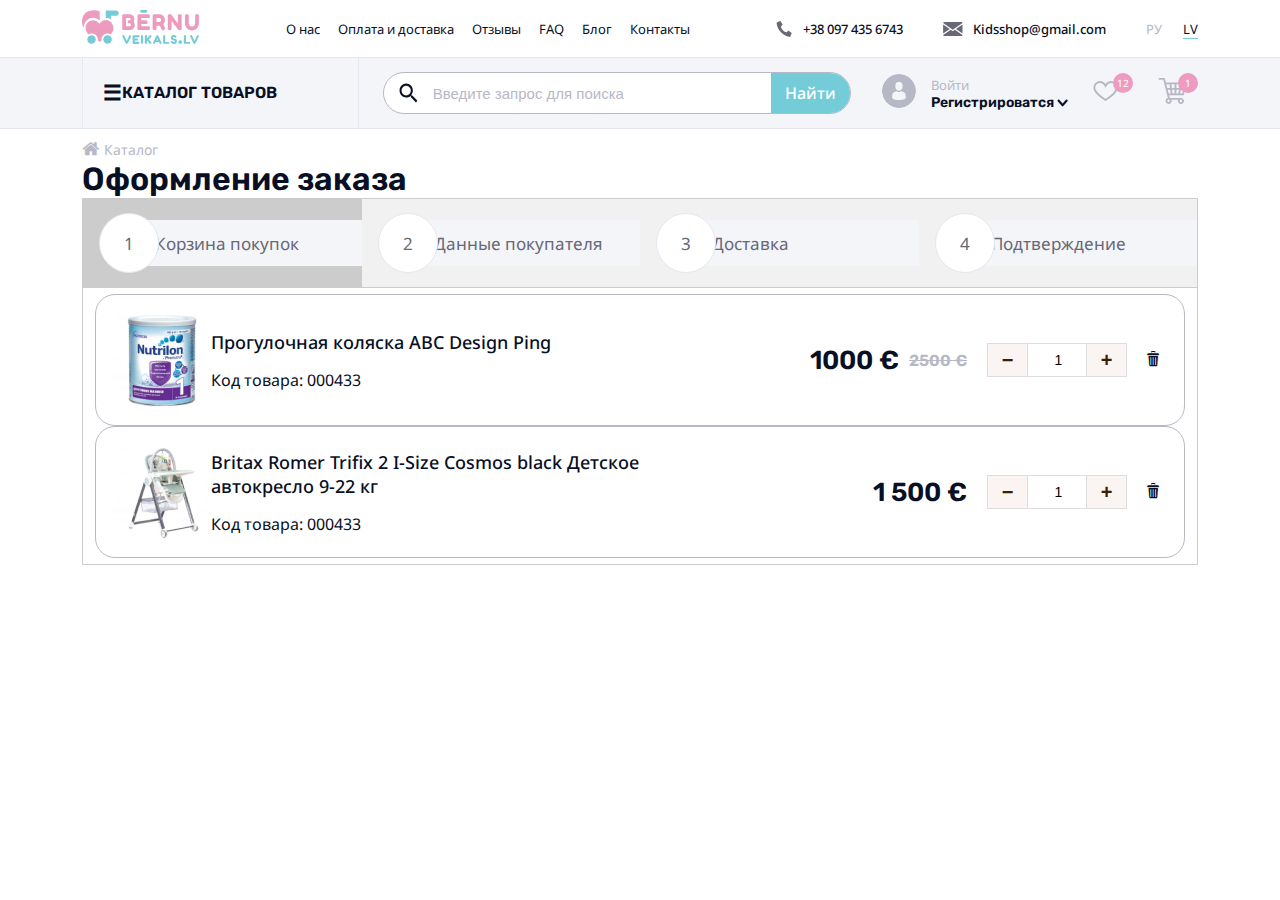
==== order.html @ 1fe80abc "оформление заказа" ====
<!DOCTYPE html>
<html lang="en">
<head>
    <meta charset="UTF-8">
    <meta http-equiv="X-UA-Compatible" content="IE=edge">
    <meta name="viewport" content="width=device-width, initial-scale=1.0">
    <title>Bernu Veikals</title>
    <link rel="stylesheet" type="text/css" href="slick/slick.css"/>
    <link rel="stylesheet" href="css/iconstyle.css">
    <link rel="stylesheet" href="css/style.css">
    <link rel="icon" href="img/icon-logo.png">
</head>
<body>
    <header> 
        <div class="wrapper">
            <div class="logo">
                <img src="img/svg/logo.svg" alt="logotipchik">
            </div>
            <ul class="page-nav">
                <li>
                    <a href="#">О нас</a> 
                </li>
                <li>
                    <a href="#">Оплата и доставка</a>
                </li>
                <li>
                    <a href="#">Отзывы</a>
                </li>
                <li>
                    <a href="#">FAQ</a>
                </li>
                <li>
                    <a href="#">Блог</a>
                </li>
                <li>
                    <a href="#">Контакты</a>
                </li>
            </ul>
            <ul class="header-contacts">
                <li>
                    <img src="img/svg/phone.svg" alt="phone" class="header-contacts__phone" >
                    <p>+38 097 435 6743</p>
                </li>
                <li>
                    <img src="img/svg/mail.svg" alt="mail" class="header-contacts__mail">
                    <p>Kidsshop@gmail.com</p>
                </li>
                <li>
                    <a href="#" id="lang-ru">РУ</a>
                    <a href="#" id="lang-lv">LV</a>
                </li>
            </ul>
        </div>
    </header>
    <main>
        <nav>
            <div class="wrapper">
                <div class="nav-burger" id="catalogButton">
                    <p>
                        <span>☰</span> каталог товаров
                    </p>
                </div>
                <article id="catalog">
                    <ul id="category">
                        <li class="category-item">
                            <p>
                                <img src="img/svg/baby carriage.svg" alt="carriage">
                                Коляски
                            </p>
                            <span>
                                <img src="img/svg/arrow-right.svg" alt="arrow-right">
                            </span>
                        </li>
                        <li class="category-item">
                            <p>
                                <img src="img/svg/Auto-chair.svg" alt="carriage">
                                Автокресла
                            </p>
                            <span>
                                <img src="img/svg/arrow-right.svg" alt="arrow-right">
                            </span>
                        </li>
                        <li class="category-item">
                            <p>
                                <img src="img/svg/Baby bed.svg" alt="carriage">
                                Детская комната
                            </p>
                            <span>
                                <img src="img/svg/arrow-right.svg" alt="arrow-right">
                            </span>
                        </li>
                        <li class="category-item">
                            <p>
                                <img src="img/svg/Bycicle.svg" alt="Bycicle">
                                Транспорт и спорт
                            </p>
                            <span>
                                <img src="img/svg/arrow-right.svg" alt="arrow-right">
                            </span>
                        </li>
                        <li class="category-item">
                            <p>
                                <img src="img/svg/Toys.svg" alt="Toys">
                                Игрушки и игры
                            </p>
                            <span>
                                <img src="img/svg/arrow-right.svg" alt="arrow-right">
                            </span>
                        </li>
                        <li class="category-item">
                            <p>
                                <img src="img/svg/Clothes.svg" alt="Clothes">
                                Одежда и обувь
                            </p>
                            <span>
                                <img src="img/svg/arrow-right.svg" alt="arrow-right">
                            </span>
                        </li>
                        <li class="category-item">
                            <p>
                                <img src="img/svg/Mom.svg" alt="Mom">
                                Товары для мамочек	
                            </p>
                            <span>
                                <img src="img/svg/arrow-right.svg" alt="arrow-right">
                            </span>
                        </li>
                        <li class="category-item">
                            <p>
                                <img src="img/svg/Powder.svg" alt="Powder">
                                Гигиена и уход
                            </p>
                            <span>
                                <img src="img/svg/arrow-right.svg" alt="arrow-right">
                            </span>
                        </li>
                        <li class="category-item">
                            <p>
                                <img src="img/svg/Baby bootle.svg" alt="bootle">
                                Кормление
                            </p>
                            <span>
                                <img src="img/svg/arrow-right.svg" alt="arrow-right">
                            </span>
                        </li>
                        <li class="category-item">
                            <p>
                                <img src="img/svg/Gift.svg" alt="Mom">
                                Детксие подарки	
                            </p>
                            <span>
                                <img src="img/svg/arrow-right.svg" alt="arrow-right">
                            </span>
                        </li>
                        <li class="category-item">
                            <p>
                                <img src="img/svg/Chreestmas tree.svg" alt="tree">
                                Елки и игрушки
                            </p>
                            <span>
                                <img src="img/svg/arrow-right.svg" alt="arrow-right">
                            </span>
                        </li>
                        <li class="category-item">
                            <p>
                                <img src="img/svg/Gift card.svg" alt="card">
                                Подарочные карты
                            </p>
                            <span>
                                <img src="img/svg/arrow-right.svg" alt="arrow-right">
                            </span>
                        </li>
                    </ul>
                </article>
                <div class="nav-aside">
                    <div class="nav__search">
                        <label for="search">
                            <img src="img/svg/search.svg" alt="#">
                            <input type="text" id="search" placeholder="Введите запрос для поиска">
                        </label>
                        <button type="submit" for="search" class="blue">
                            Найти
                        </button>
                    </div>
                    <div class="nav__user">
                        <div class="user-account">
                            <a href="#">
                                <img src="img/svg/user-acc.svg" alt="user">
                            </a>
                            <div class="user-account__sign">
                                <a href="#" id="signIn">Войти</a>
                                <a href="#" id="signUp">
                                    Регистрироватся
                                    <img src="img/svg/arrow-down.svg" alt="arrow-down">
                                </a>
                            </div>
                        </div>
                        <div class="user-favour user-icon">
                            <a href="#">
                                <img src="img/svg/favour.svg" alt="#">
                                <span class="pink">
                                    12
                                </span>
                            </a>
                        </div>
                        <div class="user-cart user-icon">
                            <a href="#">
                                <img src="img/svg/cart.svg" alt="#">
                                <span class="pink">
                                    1
                                </span>
                            </a>
                        </div>
                    </div>
                </div>
            </div>
        </nav>
        <article class="bread">
            <div class="wrapper">
                <ol>
                    <li>
                        <a href="index.html"> <span class="icon-home"></span> Каталог</a>
                    </li>
                </ol>
            </div>
        </article>
        <article class="order-page">
            <div class="wrapper">
                <h1>Оформление заказа</h1>
                <div class="order-page__tab tab">
                    <button class="order-page__tab-item tablinks" onclick="tabOrder(event, 'cart')" id="defaultOpen">
                        <div class="order-page__tab-item-number">
                            <span>
                                1
                            </span>
                        </div>
                        <div class="order-page__tab-item-text">
                            <p>
                                Корзина покупок
                            </p>
                        </div>
                    </button>
                    <button class="order-page__tab-item tablinks" onclick="tabOrder(event, 'buyer')">
                        <div class="order-page__tab-item-number">
                            <span>
                                2
                            </span>
                        </div>
                        <div class="order-page__tab-item-text">
                            <p>
                                Данные покупателя
                            </p>
                        </div>
                    </button>
                    <button class="order-page__tab-item tablinks" onclick="tabOrder(event, 'delivery')">
                        <div class="order-page__tab-item-number">
                            <span>
                                3
                            </span>
                        </div>
                        <div class="order-page__tab-item-text">
                            <p>
                                Доставка
                            </p>
                        </div>
                    </button>
                    <button class="order-page__tab-item tablinks" onclick="tabOrder(event, 'confirmation')">
                        <div class="order-page__tab-item-number">
                            <span>
                                4
                            </span>
                        </div>
                        <div class="order-page__tab-item-text">
                            <p>
                                Подтверждение
                            </p>
                        </div>
                    </button>
                </div>
                <div class="order-page__list order-cart tabcontent" id="cart">
                    <div class="order-page__item">
                        <div class="order-page__item-img">
                            <img src="img/product/Nutrilon.png" alt="#">
                        </div>
                        <div class="order-page__item-text">
                            <h2>Прогулочная коляска ABC Design Ping</h2>
                            <p>Код товара: 000433</p>
                        </div>
                        <div class="buy-price">
                            <div class="buy-price-cena">
                                <span>1000 €</span>
                                <span>2500 €</span>
                            </div>
                            <div class="buy-price-number" data-step="1" data-min="1" data-max="100">
                                <input class="number-text" type="text" name="count" value="1">
                                <a href="#" class="number-minus">−</a>
                                <a href="#" class="number-plus">+</a>
                            </div>
                            <div class="buy-price-delete">
                                <span class="icon-del"></span>
                            </div>
                        </div>
                    </div>
                    <div class="order-page__item">
                        <div class="order-page__item-img">
                            <img src="img/product/Britax Romer Trifix 2 I-Size Cosmos black Детское автокресло 9-22 кг.png" alt="#">
                        </div>
                        <div class="order-page__item-text">
                            <h2>Britax Romer Trifix 2 I-Size Cosmos black Детское автокресло 9-22 кг</h2>
                            <p>Код товара: 000433</p>
                        </div>
                        <div class="buy-price">
                            <div class="buy-price-cena">
                                <span>1 500 €</span>
                            </div>
                            <div class="buy-price-number" data-step="1" data-min="1" data-max="100">
                                <input class="number-text" type="text" name="count" value="1">
                                <a href="#" class="number-minus">−</a>
                                <a href="#" class="number-plus">+</a>
                            </div>
                            <div class="buy-price-delete">
                                <span class="icon-del"></span>
                            </div>
                        </div>
                    </div>
                </div>
                <div class="order-page__list order-cart tabcontent" id="buyer">
                    <div class="order-page__item">
                        <div class="order-page__item-img">
                            <img src="img/product/Nutrilon.png" alt="#">
                        </div>
                        <div class="order-page__item-text">
                            <h2>Прогулочная коляска ABC Design Ping</h2>
                            <p>Код товара: 000433</p>
                        </div>
                        <div class="buy-price">
                            <div class="buy-price-cena">
                                <span>1000 €</span>
                                <span>2500 €</span>
                            </div>
                            <div class="buy-price-number" data-step="1" data-min="1" data-max="100">
                                <input class="number-text" type="text" name="count" value="1">
                                <a href="#" class="number-minus">−</a>
                                <a href="#" class="number-plus">+</a>
                            </div>
                            <div class="buy-price-delete">
                                <span class="icon-del"></span>
                            </div>
                        </div>
                    </div>
                    <div class="order-page__item">
                        <div class="order-page__item-img">
                            <img src="img/product/Britax Romer Trifix 2 I-Size Cosmos black Детское автокресло 9-22 кг.png" alt="#">
                        </div>
                        <div class="order-page__item-text">
                            <h2>Britax Romer Trifix 2 I-Size Cosmos black Детское автокресло 9-22 кг</h2>
                            <p>Код товара: 000433</p>
                        </div>
                        <div class="buy-price">
                            <div class="buy-price-cena">
                                <span>1 500 €</span>
                            </div>
                            <div class="buy-price-number" data-step="1" data-min="1" data-max="100">
                                <input class="number-text" type="text" name="count" value="1">
                                <a href="#" class="number-minus">−</a>
                                <a href="#" class="number-plus">+</a>
                            </div>
                            <div class="buy-price-delete">
                                <span class="icon-del"></span>
                            </div>
                        </div>
                    </div>
                </div>
                <div class="order-page__list order-cart tabcontent" id="delivery">
                    <div class="order-page__item">
                        <div class="order-page__item-img">
                            <img src="img/product/Nutrilon.png" alt="#">
                        </div>
                        <div class="order-page__item-text">
                            <h2>Прогулочная коляска ABC Design Ping</h2>
                            <p>Код товара: 000433</p>
                        </div>
                        <div class="buy-price">
                            <div class="buy-price-cena">
                                <span>1000 €</span>
                                <span>2500 €</span>
                            </div>
                            <div class="buy-price-number" data-step="1" data-min="1" data-max="100">
                                <input class="number-text" type="text" name="count" value="1">
                                <a href="#" class="number-minus">−</a>
                                <a href="#" class="number-plus">+</a>
                            </div>
                            <div class="buy-price-delete">
                                <span class="icon-del"></span>
                            </div>
                        </div>
                    </div>
                    <div class="order-page__item">
                        <div class="order-page__item-img">
                            <img src="img/product/Britax Romer Trifix 2 I-Size Cosmos black Детское автокресло 9-22 кг.png" alt="#">
                        </div>
                        <div class="order-page__item-text">
                            <h2>Britax Romer Trifix 2 I-Size Cosmos black Детское автокресло 9-22 кг</h2>
                            <p>Код товара: 000433</p>
                        </div>
                        <div class="buy-price">
                            <div class="buy-price-cena">
                                <span>1 500 €</span>
                            </div>
                            <div class="buy-price-number" data-step="1" data-min="1" data-max="100">
                                <input class="number-text" type="text" name="count" value="1">
                                <a href="#" class="number-minus">−</a>
                                <a href="#" class="number-plus">+</a>
                            </div>
                            <div class="buy-price-delete">
                                <span class="icon-del"></span>
                            </div>
                        </div>
                    </div>
                </div>
                <div class="order-page__list order-cart tabcontent" id="confirmation">
                    <div class="order-page__item">
                        <div class="order-page__item-img">
                            <img src="img/product/Nutrilon.png" alt="#">
                        </div>
                        <div class="order-page__item-text">
                            <h2>Прогулочная коляска ABC Design Ping</h2>
                            <p>Код товара: 000433</p>
                        </div>
                        <div class="buy-price">
                            <div class="buy-price-cena">
                                <span>1000 €</span>
                                <span>2500 €</span>
                            </div>
                            <div class="buy-price-number" data-step="1" data-min="1" data-max="100">
                                <input class="number-text" type="text" name="count" value="1">
                                <a href="#" class="number-minus">−</a>
                                <a href="#" class="number-plus">+</a>
                            </div>
                            <div class="buy-price-delete">
                                <span class="icon-del"></span>
                            </div>
                        </div>
                    </div>
                    <div class="order-page__item">
                        <div class="order-page__item-img">
                            <img src="img/product/Britax Romer Trifix 2 I-Size Cosmos black Детское автокресло 9-22 кг.png" alt="#">
                        </div>
                        <div class="order-page__item-text">
                            <h2>Britax Romer Trifix 2 I-Size Cosmos black Детское автокресло 9-22 кг</h2>
                            <p>Код товара: 000433</p>
                        </div>
                        <div class="buy-price">
                            <div class="buy-price-cena">
                                <span>1 500 €</span>
                            </div>
                            <div class="buy-price-number" data-step="1" data-min="1" data-max="100">
                                <input class="number-text" type="text" name="count" value="1">
                                <a href="#" class="number-minus">−</a>
                                <a href="#" class="number-plus">+</a>
                            </div>
                            <div class="buy-price-delete">
                                <span class="icon-del"></span>
                            </div>
                        </div>
                    </div>
                </div>
            </div>
        </article>
    </main>
    <footer></footer>
    <script src="js/jquery-3.4.1.js"></script>
    <script type="text/javascript" src="slick/slick.min.js"></script>
    <script src="js/script.js"></script>
</body>
</html>
---- css/iconstyle.css ----
@font-face {
  font-family: 'icomoon';
  src:  url('../font/icomoon.eot');
  src:  url('../font/icomoon.eot') format('embedded-opentype'),
    url('../font/icomoon.ttf') format('truetype'),
    url('../font/icomoon.woff') format('woff'),
    url('../font/icomoon.svg') format('svg');
  font-weight: normal;
  font-style: normal;
  font-display: block;
}

[class^="icon-"], [class*=" icon-"] {
  /* use !important to prevent issues with browser extensions that change fonts */
  font-family: 'icomoon' !important;
  speak: never;
  font-style: normal;
  font-weight: normal;
  font-variant: normal;
  text-transform: none;
  line-height: 1;

  /* Better Font Rendering =========== */
  -webkit-font-smoothing: antialiased;
  -moz-osx-font-smoothing: grayscale;
}

.icon-arr-l-l:before {
  content: "\e900";
}
.icon-arr-l-r:before {
  content: "\e901";
}
.icon-arr-s-l:before {
  content: "\e902";
}
.icon-arr-s-d:before {
  content: "\e903";
}
.icon-arr-s-u:before {
  content: "\e904";
}
.icon-arr-s-r:before {
  content: "\e905";
}
.icon-check:before {
  content: "\e906";
}
.icon-user:before {
  content: "\e907";
}
.icon-set:before {
  content: "\e908";
}
.icon-camera:before {
  content: "\e909";
}
.icon-eye:before {
  content: "\e90a";
}
.icon-del:before {
  content: "\e90b";
}
.icon-home:before {
  content: "\e90c";
}
.icon-scales:before {
  content: "\e90d";
}
.icon-cart:before {
  content: "\e90e";
}
.icon-Filter:before {
  content: "\e90f";
}
.icon-filter:before {
  content: "\e910";
}
.icon-watch:before {
  content: "\e911";
}
.icon-mail:before {
  content: "\e912";
}
.icon-phone:before {
  content: "\e913";
}
.icon-facebook:before {
  content: "\e914";
}
.icon-instagram:before {
  content: "\e915";
}
.icon-youtube:before {
  content: "\e916";
}
.icon-twitter-icon:before {
  content: "\e918";
}
.icon-chat:before {
  content: "\e919";
}
.icon-send:before {
  content: "\e91a";
}
---- css/style.css ----
@font-face {
  font-family: "NotoSans";
  src: url("../font/NotoSans-Regular.ttf");
  font-style: normal;
  font-weight: 400;
}
@font-face {
  font-family: "NotoSans";
  src: url("../font/NotoSans-Medium.ttf");
  font-style: normal;
  font-weight: 500;
}
@font-face {
  font-family: "NotoSans";
  src: url("../font/NotoSans-SemiBold.ttf");
  font-style: normal;
  font-weight: 600;
}
@font-face {
  font-family: "Rubik";
  src: url("../font/Rubik-Medium.ttf");
  font-style: normal;
  font-weight: 500;
}
@font-face {
  font-family: "NotoSans";
  src: url("../font/Rubik-SemiBold.ttf");
  font-style: normal;
  font-weight: 600;
}
* {
  margin: 0;
  padding: 0;
  border: 0;
  list-style-type: none;
  box-sizing: border-box;
}
body,
html {
  width: 100%;
  height: 100%;
}
body {
  font-family: "NotoSans";
  font-weight: 400;
  font-style: normal;
  color: #090f24;
}
header,
nav,
main,
footer {
  width: 100%;
}
a {
  color: #090f24;
  text-decoration: none;
  cursor: pointer;
}
/* img{
    width: 100%;
    height: 100%;
} */
.wrapper {
  width: 1116px;
  margin: 0 auto;
  height: inherit;
  position: relative;
}
.blue {
  background: #74ccd8;
  color: #fff;
}
.white {
  background-color: #fff;
}
.pink {
  background: #ed9bc1;
  color: #fff;
}
button {
  font-family: inherit;
  font-size: 1em;
  cursor: pointer;
}
header {
  padding: 10px 0;
  font-size: 13px;
}
header .wrapper {
  display: flex;
  justify-content: space-between;
}
.page-nav {
  display: flex;
  justify-content: space-between;
  align-items: center;
}
.page-nav li a {
  padding: 0 9px;
}
.page-nav li a:hover {
  text-decoration: underline;
}
.header-contacts {
  display: flex;
  justify-content: space-between;
  align-items: center;
}
.header-contacts li {
  display: flex;
  gap: 0.8em;
  align-items: center;
}
.header-contacts li p {
  font-weight: 500;
}
.header-contacts__phone {
  width: 16px;
}
.header-contacts__mail {
  width: 20px;
}
.header-contacts li:nth-child(2) {
  padding: 0 40px;
}
.header-contacts li:last-child a:first-child {
  margin-right: 0.8em;
}
#lang-ru {
  color: #b7b8c5;
}
#lang-lv {
  text-decoration: underline;
  text-decoration-color: #74ccd8;
  text-underline-offset: 4px;
}

/* Меню навигации */

nav {
  background-color: #f4f5f9;
  outline: 1px solid #e4e7ee;
  height: 70px;
  user-select: none;
  position: relative;
  box-sizing: border-box;
}
nav .wrapper {
  display: flex;
  justify-content: space-between;
  align-items: center;
}
/* Каталог и кнопка его открытия */
.nav-burger {
  width: 356px;
  box-sizing: border-box;
  height: inherit;
  display: flex;
  align-items: center;
  position: relative;
  border: 1px solid #e4e7ee;
  border-bottom: 0;
  border-top: 0;
  padding: 0 20px;
  text-transform: uppercase;
  cursor: pointer;
}
.nav-burger p {
  display: flex;
  align-items: center;
  font-weight: 600;
  font-size: 16px;
  line-height: 1.4em;
}
.nav-burger p span {
  font-size: 1.3em;
}
#catalog {
  display: none;
  position: absolute;
  top: 70px;
  background-color: #fff;
  border-radius: 0 0 10px 10px;
  z-index: 10;
}
.category {
  border: 1px solid #74ccd8;
  height: inherit;
}
.category-item {
  display: flex;
  justify-content: space-between;
  align-items: center;
  padding: 0 10px;
  height: 55px;
  width: 356px;
  border: 1px solid #74ccd8;
  cursor: pointer;
}
.category-item:last-child {
  border-radius: 0 0 10px 10px;
}
.category-item p {
  display: flex;
  align-items: center;
  font-weight: 500;
  font-size: 18px;
  color: #090f24;
}
.category-item p img {
  margin-right: 10px;
}
/* второй блок навигации */
/* строка поиска */
.nav-aside {
  display: flex;
  justify-content: space-between;
  width: 100%;
  padding-left: 24px;
}
.nav__search {
  flex: 1;
  height: 42px;
  max-width: 490px;
  background-color: #fff;
  border: 1px solid #b7b8c5;
  border-radius: 30px;
  display: flex;
  justify-content: space-between;
  align-items: center;
  overflow: hidden;
}
.nav__search label {
  height: 100%;
  box-sizing: border-box;
  width: 100%;
  display: flex;
  justify-content: space-between;
  align-items: center;
}
.nav__search label input {
  display: inline-block;
  box-sizing: border-box;
  height: 100%;
  flex: 1;
  font-weight: 400;
  font-size: 15px;
  outline: none;
}
.nav__search label input:focus {
  border: none;
}
.nav__search label input::placeholder {
  font-weight: 400;
  font-size: 15px;
  color: #b7b8c5;
}
.nav__search label img {
  margin: 0 15px;
  width: 1.2em;
  height: 1.2em;
}
.nav__search button {
  height: inherit;
  cursor: pointer;
  width: 95px;
  font-weight: 500;
}
/* кнопки для доступа к данным пользователя */
.nav__user {
  display: flex;
  justify-content: end;
  align-items: center;
  gap: 25px;
  margin-left: 30px;
}
.user-account {
  display: flex;
  justify-content: space-between;
  align-items: center;
  gap: 15px;
}
.user-account__sign {
  display: flex;
  justify-content: space-between;
  flex-direction: column;
}
#signIn {
  font-weight: 400;
  font-size: 13px;
  color: #b7b8c5;
}
#signUp {
  font-weight: 600;
  font-size: 14px;
  color: #090f24;
}
#signUp img {
  width: 0.8em;
}
.user-icon {
  position: relative;
  width: 40px;
  height: 40px;
  display: flex;
  align-items: center;
  justify-content: left;
}
.user-icon a span {
  position: absolute;
  top: 0;
  right: 0;
  width: 20px;
  height: 20px;
  border-radius: 50%;
  display: flex;
  align-items: center;
  justify-content: center;
  font-weight: 400;
  font-size: 10px;
}
/* приветсвенные баннеры */

.banners {
  margin-top: 20px;
}
.banners-wrap {
  height: 380px;
  display: flex;
  justify-content: space-between;
  gap: 10px;
}
.banners-main {
  max-width: 746px;
  height: 380px;
}
.banners-side {
  display: flex;
  justify-content: space-between;
  flex-direction: column;
  gap: 10px;
  flex: 1;
}
.banner img {
  display: block;
  width: 100%;
  height: 100%;
  border-radius: 7px;
}

/* доп баннеры */

.photo-ban {
  margin-top: 20px;
  padding: 40px 0;
  background: #f4f5f9;
}
.photo-slide {
  display: flex;
  justify-content: space-between;
  align-items: center;
  width: 100%;
}
.arrow {
  cursor: pointer;
}
.photo-slide__list {
  display: flex;
  justify-content: space-between;
  align-items: center;
  gap: 10px;
  height: 185px;
}
.photo-slide__list li {
  max-width: 24.5%;
  height: 100%;
}
/* О нас */
.about {
  padding: 40px 0;
}
.about-wrap {
  display: flex;
  justify-content: space-between;
  align-items: center;
  height: 100%;
  width: 100%;
}
.about-wrap section {
  display: flex;
  align-items: center;
}
.about-img {
  height: 50px;
  margin-right: 15px;
}
.about-text {
  font-weight: 500;
  font-size: 18px;
  text-transform: uppercase;
  color: #090f24;
}
/* блок с ассортиментом */
.wideass {
  background-color: #f4f5f9;
  padding: 65px 0;
  text-align: center;
}
.wideass-wrap {
  display: flex;
  flex-wrap: wrap;
  justify-content: space-between;
  margin-top: 30px;
}
.wideass-item {
  display: flex;
  flex-direction: column;
  align-items: center;
  width: 166px;
  gap: 24px;
  margin-bottom: 24px;
  border-radius: 10px;
  cursor: pointer;
  padding: 23px 0;
}
.wideass-item:hover {
  background: #74ccd8;
  box-shadow: 0px 2px 4px rgba(51, 196, 223, 0.5);
}
.wideass-item:hover .wideass-text {
  color: #fff;
}
.wideass-img {
  width: 83px;
  height: 83px;
  position: relative;
  background-color: #fff;
  border-radius: 50%;
}
.wideass-img img {
  position: absolute;
  bottom: -15px;
  left: 50%;
  transform: translateX(-50%);
  z-index: 5;
}
.wideass-text {
  margin-top: 20px;
  font-weight: 500;
  font-size: 15px;
  text-align: center;
  color: #090f24;
}
.wideass-item:last-child img {
  bottom: 0;
  left: 10px;
  transform: translateX(0);
}

/* стилизация стрелок слайдера */

.slider-arrow {
  position: absolute;
  top: 50%;
  transform: translateY(-50%);
}
.prev {
  left: -50px;
}
.next {
  right: -50px;
}

/* кнопочка лайка */
/*
  в пизду лайки
*/

/*блядский блок рейтинга*/

.rating {
  width: 100px;
  height: 40px;
  display: flex;
  flex-direction: row;
  align-items: center;
  justify-content: flex-end;
}
.rating:not(:checked) > input {
  display: none;
}
.rating:not(:checked) > label {
  width: 20px;
  cursor: pointer;
  font-size: 20px;
  color: lightgrey;
  text-align: center;
  line-height: 1;
}
.rating:not(:checked) > label:before {
  content: "★";
}
/* блок просмотреннвх ранее*/
.watched{
  padding: 60px 0;
}
.watched .wrapper {
  position: relative;
}
h2{
  font-family: 'Rubik';
  font-style: normal;
  font-weight: 600;
  font-size: 28px;
  text-align: center;
  color: #090F24;
  margin-bottom: 30px;
}
.product-card{
  padding: 8px;
  background: #FFFFFF;
  border: 1px solid #E4E7EE;
  border-radius: 15px;
  max-width: 261px;
  margin: 0 12px 0;
}
.product-card__img{
  position: relative;
  width: 240px;
  height: 240px;
}
.product-card__img-bonus{
  position: absolute;
  top: 10px;
  left: 10px;
}
.product-card__like-button{
  position: absolute;
  top: 10px;
  right: 10px;
  width: 45px;
  height: 45px;
  display: flex;
  align-items: center;
  justify-content: center;
  background: #F4F5F9;
  opacity: 0.85;
  border-radius: 50%;
  margin-bottom: 12px;
}
.product-card__desc-price{
  display: flex;
  align-items: center;
  margin-bottom: 16px;
}
.product-card__desc-price span:first-child{
  font-family: 'NotoSans';
  font-style: normal;
  font-weight: 600;
  font-size: 22px;
  color: #090F24;
  margin-right: 10px;
}
.product-card__desc-price span:last-child{
  font-family: 'Noto Sans';
  font-style: normal;
  font-weight: 400;
  font-size: 18px;
  text-decoration-line: line-through;
  color: #B7B8C5;
}
.product-card__desc-name p{
  font-weight: 400;
  font-size: 18px;
  color: #090F24;
}
.product-card__desc-del{
  display: flex;
  align-items: center;
  margin-top: 10px;
}
.product-card__desc-del img{
  margin-right: 1em;
}
.product-card__desc-del p{
  font-weight: 400;
  font-size: 15px;
  color: #686877;
}
.product-card__desc-rate{
  display: flex;
  align-items: center;
}
.product-card__desc-rate p{
  font-weight: 400;
  font-size: 14px;
  color: #B7B8C5;
  margin-left: 5px;
}

/* страница товара */

.bread{
  margin-top: 10px;
}
.bread a{
  font-family: 'NotoSans';
  font-style: normal;
  font-weight: 400;
  font-size: 14px;
  color: #B7B8C5;
}
.product-page{
  margin-top: 25px;
}
.product-page h1{
  font-family: 'Rubik';
  font-style: normal;
  font-weight: 600;
  font-size: 28px;
  color: #090F24;
  margin-bottom: 30px;
}
.product-page__wrap{
  display: flex;
  gap: 24px;
}
.product-page__slider {
  width: 450px;
}
.product-page__slider-wrap{
  position: relative;
  width: 100%;
  padding: 0 20px;
}
.product-page__slider-arrow{
  position: absolute;
  top: 50%;
  transform: translateY(-50%);
  z-index: 10;
}
.product-page__slider-arrow-prev{
  left: 10px;
}
.product-page__slider-arrow-next{
  right: 10px;
}
.product-page__slider-for {
  width: 410px;
}
.product-page__slider-for-img {
  width: 410px;
}
.product-page__slider-nav {
  width: 450px;
}
.product-page__slider-nav-img {
  width: 60px;
  height: 60px;
  box-sizing: border-box;
  border-radius: 5px;
  overflow: hidden;
  margin-right: 10px;
  position: relative;
}
.product-page__slider-nav-img img{
  width: 100%;
  position: absolute;
  top: 50%;
  transform: translateY(-50%);
}

.product-page__actions {
  flex: 1;
}
.product-page__actions-info {
}
.product-page__actions-info, .product-page__info-buy {
  border: 1px solid #E4E7EE;
  border-radius: 13px;
  padding: 24px 20px;
  margin-bottom: 20px;
}
.product-page__actions-wrap {
  display: flex;
  gap: 30px;
  margin-bottom: 20px;
}
.product-page__info-del {
  display: flex;
  gap: 10px;
}
.product-page__info-id {
}
.product-page__actions-avail {
}
.icon-check {
}
.product-page__info-buy {
}
.product-page__info-buy-size{
  display: flex;
  align-items: center;
  gap: 13px;
  margin-bottom: 26px;
}
.product-page__info-buy-size select{
  -webkit-appearance: none; 
  -moz-appearance: none; 
  appearance: none; 
  height: 46px;
  width: 426px;
  background-color: #F4F5F9;
  border-radius: 23px;
  padding: 0 10px;
}
.product-page__info-buy-size select::before{
  content: "\e903" url('../img/svg/arrow-down.svg');
  position: relative;
  background-color: red;

}
.product-page__info-buy-size select::after{
  content: "\e903";
  position: relative;
  background-color: red;
}
.buy-price{
  display: flex;
  align-items: center;
  gap: 20px;
  margin-bottom: 20px;
}
.buy-price-cena{
  display: flex;
  align-items: center;
  gap: 10px;
}
.buy-price-cena span:nth-child(1){
  font-weight: 600; 
  color: #090F24; 
  font-size: 26px;
}
.buy-price-cena span:nth-child(2){
  font-weight: 600; 
  color: #B7B8C5; 
  text-decoration-line: line-through;
}
.buy-price-number {
	user-select: none;
	position: relative;
	text-align: left;
	padding: 0;
	width: 140px;
	border: 1px solid #ddd;
	display: inline-block;
}
.number-minus, .number-plus {
	position: absolute;
	top: 0;
	width: 40px;
	height: 32px;
	line-height: 32px;
	display: block;
	background: #faf4f2;
	font-size: 20px;
	font-weight: 600;
	text-align: center;
	font-family: arial;
	color: #3e1e02;
	text-decoration: none;
}
.number-minus {
	left: 0;
	border-right: 1px solid #ddd;
}
.number-plus {
	right: 0;
	border-left: 1px solid #ddd;
}
.number-minus:hover, .number-plus:hover {
	background: #fffcfb;
}
.number-minus:active, .number-plus:active {
	background: #e8e4e2;
}
.number-text{
	display: inline-block;
	font-size: 14px;
	color: #000;
	line-height: 32px;
	height: 32px;
	padding: 0;
	margin: 0 0 0 42px;
	background: #fff;
	outline: none;
	border: none;
	width: 57px;
	text-align: center;
}
.product-page__info-buy-price-button{
  display: flex;
  gap: 10px;
}
.button-buy{
  display: flex;
  justify-content: center;
  align-items: center;
  padding: 12px 42px;
  width: 188px;
  height: 46px;
  gap: 10px;

  /* Green */

  background: #69CB87;
  /* Blue Swadow */

  box-shadow: 0px 2px 4px rgba(51, 196, 223, 0.2);
  border-radius: 25px;

  font-size: 15px;
  
  /* White */
  
  color: #FFFFFF;
}
.button-compare{
  height: 46px;

  /* Inside auto layout */

  flex: none;
  order: 1;
  flex-grow: 0;
  background: none;
}
.button-compare span{
  display: inline-flex;
  align-items: center;
  justify-content: center;
  width: 46px;
  height: 46px;
  font-size: 1.2em;
  border-radius: 50%;
  color: #B7B8C5;
  background: #F4F5F9;
}
.product-page__info-title{
  /* H2 - Dekstop */

  font-family: 'Rubik';
  font-style: normal;
  font-weight: 500;
  font-size: 22px;
  margin: 0;
  padding: 0;

  /* Dark */

  color: #090F24;

  float: left;

}
.product-page__info-smm{
  display: flex;
  align-items: center;
  gap: 10px;
}
.product-page__info-smm-wrap{
  display: flex;  
  align-items: center;
  gap: 10px;
}
.product-page__info-smm-wrap a{
  width: 30px;
  height: 30px;
}
.product-page__info-smm-wrap img{
  width: 100%;
  height: 100%;
}

/* Страница оформления заказа */

.order-page__tab{
  display: flex;
}
.order-page__tab-item{
  display: flex;
  color: #686877;
  align-items: center;
  position: relative;
  flex: 1 0 0;
  background: none;
}
.order-page__tab-item-number{
  width: 60px;
  height: 60px;
  border-radius: 50%;
  display: flex;
  align-items: center;
  justify-content: center;
  z-index: 10;
  background: #fff;
  border: 1px solid #E4E7EE;
}
.order-page__tab-item-text{
  width: 270px;
  height: 46px;
  background: #F4F5F9;
  display: flex;
  align-items: center;
  position: absolute;
  left: 30px;
  padding-left: 42px;
  border-radius: 5px;
}
.order-page__list {
  width: 100%;
  display: flex;
  flex-direction: column;
  gap: 10px;
}
.order-page__item {
  background: #FFFFFF;
  border: 1px solid #B7B8C5;
  border-radius: 20px;
  padding: 15px;
  display: flex;
  align-items: center;
}
.order-page__item-img {
  width: 100px;
  height: 100px;
}
.order-page__item-text {
  width: 530px;
  display: flex;
  flex-direction: column;
  gap: 15px;
  align-items: baseline;
}
.order-page__item-text h2{
  font-family: 'NotoSans';
  font-style: normal;
  font-weight: 500;
  font-size: 18px;
  color: #090F24;
  text-align: left;
  margin: 0;
}
.buy-price-delete {
}
.order-page__item .buy-price{
  margin-bottom: 0;
  flex: 1;
  justify-content: end;
  padding-right: 10px;
}
/* Style the tab */
.tab{
  overflow: hidden;
  border: 1px solid #ccc;
  background-color: #f1f1f1;
}

/* Style the buttons inside the tab */
.tab button {
  background-color: inherit;
  float: left;
  border: none;
  outline: none;
  cursor: pointer;
  padding: 14px 16px;
  transition: 0.3s;
  font-size: 17px;
}

/* Change background color of buttons on hover */
.tab button:hover {
  background-color: #ddd;
}

/* Create an active/current tablink class */
.tab button.active {
  background-color: #ccc;
}

/* Style the tab content */
.tabcontent {
  display: none;
  padding: 6px 12px;
  border: 1px solid #ccc;
  border-top: none;
}
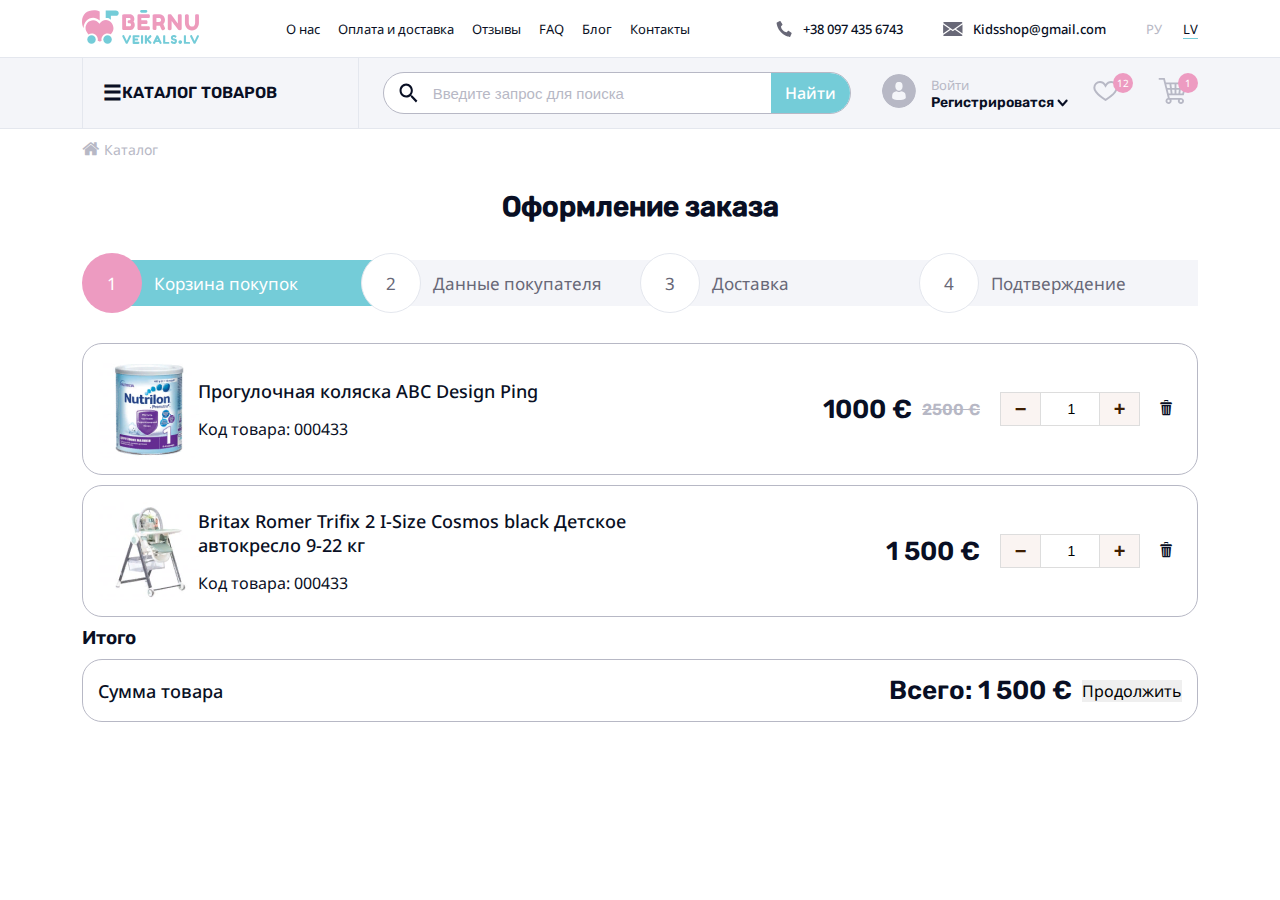
==== commit f05d08af: "ebu dal" ====
--- a/order.html
+++ b/order.html
@@ -277,192 +277,806 @@
                         </div>
                     </button>
                 </div>
-                <div class="order-page__list order-cart tabcontent" id="cart">
-                    <div class="order-page__item">
-                        <div class="order-page__item-img">
-                            <img src="img/product/Nutrilon.png" alt="#">
-                        </div>
-                        <div class="order-page__item-text">
-                            <h2>Прогулочная коляска ABC Design Ping</h2>
-                            <p>Код товара: 000433</p>
-                        </div>
-                        <div class="buy-price">
-                            <div class="buy-price-cena">
-                                <span>1000 €</span>
-                                <span>2500 €</span>
-                            </div>
-                            <div class="buy-price-number" data-step="1" data-min="1" data-max="100">
-                                <input class="number-text" type="text" name="count" value="1">
-                                <a href="#" class="number-minus">−</a>
-                                <a href="#" class="number-plus">+</a>
-                            </div>
-                            <div class="buy-price-delete">
-                                <span class="icon-del"></span>
-                            </div>
-                        </div>
-                    </div>
-                    <div class="order-page__item">
-                        <div class="order-page__item-img">
-                            <img src="img/product/Britax Romer Trifix 2 I-Size Cosmos black Детское автокресло 9-22 кг.png" alt="#">
-                        </div>
-                        <div class="order-page__item-text">
-                            <h2>Britax Romer Trifix 2 I-Size Cosmos black Детское автокресло 9-22 кг</h2>
-                            <p>Код товара: 000433</p>
-                        </div>
-                        <div class="buy-price">
-                            <div class="buy-price-cena">
-                                <span>1 500 €</span>
-                            </div>
-                            <div class="buy-price-number" data-step="1" data-min="1" data-max="100">
-                                <input class="number-text" type="text" name="count" value="1">
-                                <a href="#" class="number-minus">−</a>
-                                <a href="#" class="number-plus">+</a>
-                            </div>
-                            <div class="buy-price-delete">
-                                <span class="icon-del"></span>
+                <div class="order-cart tabcontent" id="cart">
+                    <div class="order-cart__list">
+                        <div class="order-cart__item">
+                            <div class="order-cart__item-img">
+                                <img src="img/product/Nutrilon.png" alt="#">
+                            </div>
+                            <div class="order-cart__item-text">
+                                <h2>Прогулочная коляска ABC Design Ping</h2>
+                                <p>Код товара: 000433</p>
+                            </div>
+                            <div class="buy-price">
+                                <div class="buy-price-cena">
+                                    <span>1000 €</span>
+                                    <span>2500 €</span>
+                                </div>
+                                <div class="buy-price-number" data-step="1" data-min="1" data-max="100">
+                                    <input class="number-text" type="text" name="count" value="1">
+                                    <a href="#" class="number-minus">−</a>
+                                    <a href="#" class="number-plus">+</a>
+                                </div>
+                                <div class="buy-price-delete">
+                                    <span class="icon-del"></span>
+                                </div>
+                            </div>
+                        </div>
+                        <div class="order-cart__item">
+                            <div class="order-cart__item-img">
+                                <img src="img/product/Britax Romer Trifix 2 I-Size Cosmos black Детское автокресло 9-22 кг.png" alt="#">
+                            </div>
+                            <div class="order-cart__item-text">
+                                <h2>Britax Romer Trifix 2 I-Size Cosmos black Детское автокресло 9-22 кг</h2>
+                                <p>Код товара: 000433</p>
+                            </div>
+                            <div class="buy-price">
+                                <div class="buy-price-cena">
+                                    <span>1 500 €</span>
+                                </div>
+                                <div class="buy-price-number" data-step="1" data-min="1" data-max="100">
+                                    <input class="number-text" type="text" name="count" value="1">
+                                    <a href="#" class="number-minus">−</a>
+                                    <a href="#" class="number-plus">+</a>
+                                </div>
+                                <div class="buy-price-delete">
+                                    <span class="icon-del"></span>
+                                </div>
+                            </div>
+                        </div>
+                        <h3>
+                            Итого
+                        </h3>
+                        <div class="order-cart__item">
+                            <div class="order-cart__item-text">
+                                <h2>Сумма товара</h2>
+                            </div>
+                            <div class="buy-price">
+                                <div class="buy-price-cena">
+                                    <span>Всего: 1 500 €</span>
+                                </div>
+                            </div>
+                            <div class="buy-button">
+                                <button>
+                                    Продолжить
+                                </button>
                             </div>
                         </div>
                     </div>
                 </div>
-                <div class="order-page__list order-cart tabcontent" id="buyer">
-                    <div class="order-page__item">
-                        <div class="order-page__item-img">
-                            <img src="img/product/Nutrilon.png" alt="#">
-                        </div>
-                        <div class="order-page__item-text">
-                            <h2>Прогулочная коляска ABC Design Ping</h2>
-                            <p>Код товара: 000433</p>
-                        </div>
-                        <div class="buy-price">
-                            <div class="buy-price-cena">
-                                <span>1000 €</span>
-                                <span>2500 €</span>
-                            </div>
-                            <div class="buy-price-number" data-step="1" data-min="1" data-max="100">
-                                <input class="number-text" type="text" name="count" value="1">
-                                <a href="#" class="number-minus">−</a>
-                                <a href="#" class="number-plus">+</a>
-                            </div>
-                            <div class="buy-price-delete">
-                                <span class="icon-del"></span>
-                            </div>
-                        </div>
-                    </div>
-                    <div class="order-page__item">
-                        <div class="order-page__item-img">
-                            <img src="img/product/Britax Romer Trifix 2 I-Size Cosmos black Детское автокресло 9-22 кг.png" alt="#">
-                        </div>
-                        <div class="order-page__item-text">
-                            <h2>Britax Romer Trifix 2 I-Size Cosmos black Детское автокресло 9-22 кг</h2>
-                            <p>Код товара: 000433</p>
-                        </div>
-                        <div class="buy-price">
-                            <div class="buy-price-cena">
-                                <span>1 500 €</span>
-                            </div>
-                            <div class="buy-price-number" data-step="1" data-min="1" data-max="100">
-                                <input class="number-text" type="text" name="count" value="1">
-                                <a href="#" class="number-minus">−</a>
-                                <a href="#" class="number-plus">+</a>
-                            </div>
-                            <div class="buy-price-delete">
-                                <span class="icon-del"></span>
-                            </div>
+                <div class="order-buyer__list tabcontent" id="buyer">
+                    <div class="shopingcardstep2-shopingcardstep2">
+                        <div class="shopingcardstep2-group282">
+                            <div class="shopingcardstep2-group246">
+                                <span class="shopingcardstep2-text014 H2-Dekstop">
+                                <span>Вы уже зарегестрированны?</span>
+                                </span>
+                                <span class="shopingcardstep2-text016 Text-Desktop">
+                                <span>
+                                    Авторизуйтесь, чтобы автоматически заполнять данные и покупать
+                                    в 3 раза быстрее
+                                </span>
+                                </span>
+                                <div class="shopingcardstep2-group671">
+                                <span class="shopingcardstep2-text018 H2-Dekstop">
+                                    <span>У Вас еще нет аккаунта?</span>
+                                </span>
+                                <span class="shopingcardstep2-text020">
+                                    <span class="shopingcardstep2-text021">
+                                    Зарегистрированным пользователям возвращается
+                                    </span>
+                                    <span class="shopingcardstep2-text022"></span>
+                                    <span class="shopingcardstep2-text023">0,5%</span>
+                                    <span>от стоимости покупки</span>
+                                </span>
+                                <button class="shopingcardstep2-registrationghostbutton">
+                                    <span class="shopingcardstep2-text025">
+                                    <span>Зарегестрироватся</span>
+                                    </span>
+                                </button>
+                                </div>
+                                <div class="shopingcardstep2-group243">
+                                <span class="shopingcardstep2-text027">
+                                    <span>Электронная почта*</span>
+                                </span>
+                                </div>
+                                <div class="shopingcardstep2-group242">
+                                <span class="shopingcardstep2-text029">
+                                    <span>Пароль*</span>
+                                </span>
+                                <div class="shopingcardstep2-eyes">
+                                    <div class="shopingcardstep2-eyeslosed">
+                                    <div class="shopingcardstep2-group">
+                                        <img
+                                        src="public/playground_assets/vector6911-anan.svg"
+                                        alt="Vector6911"
+                                        class="shopingcardstep2-vector"
+                                        />
+                                        <img
+                                        src="public/playground_assets/vector6911-9xvd.svg"
+                                        alt="Vector6911"
+                                        class="shopingcardstep2-vector01"
+                                        />
+                                        <img
+                                        src="public/playground_assets/vector6911-432q.svg"
+                                        alt="Vector6911"
+                                        class="shopingcardstep2-vector02"
+                                        />
+                                    </div>
+                                    <img
+                                        src="public/playground_assets/vector6911-t1yy.svg"
+                                        alt="Vector6911"
+                                        class="shopingcardstep2-vector03"
+                                    />
+                                    </div>
+                                </div>
+                                </div>
+                                <button class="shopingcardstep2-loginbutton">
+                                <div class="shopingcardstep2-frame43">
+                                    <div class="shopingcardstep2-manuser1">
+                                    <img
+                                        src="public/playground_assets/vector6911-w8jm.svg"
+                                        alt="Vector6911"
+                                        class="shopingcardstep2-vector04"
+                                    />
+                                    <img
+                                        src="public/playground_assets/vector6911-smfg.svg"
+                                        alt="Vector6911"
+                                        class="shopingcardstep2-vector05"
+                                    />
+                                    <img
+                                        src="public/playground_assets/vector6911-hgfp.svg"
+                                        alt="Vector6911"
+                                        class="shopingcardstep2-vector06"
+                                    />
+                                    <img
+                                        src="public/playground_assets/vector6911-81s.svg"
+                                        alt="Vector6911"
+                                        class="shopingcardstep2-vector07"
+                                    />
+                                    </div>
+                                    <span class="shopingcardstep2-text031">
+                                    <span>Авторизоватся</span>
+                                    </span>
+                                </div>
+                                </button>
+                                <button class="shopingcardstep2-button-google">
+                                <div class="shopingcardstep2-frame45">
+                                    <div class="shopingcardstep2-google">
+                                    <img
+                                        src="public/playground_assets/vectori691-jk9e.svg"
+                                        alt="VectorI691"
+                                        class="shopingcardstep2-vector08"
+                                    />
+                                    <img
+                                        src="public/playground_assets/vectori691-98z8.svg"
+                                        alt="VectorI691"
+                                        class="shopingcardstep2-vector09"
+                                    />
+                                    <img
+                                        src="public/playground_assets/vectori691-awib.svg"
+                                        alt="VectorI691"
+                                        class="shopingcardstep2-vector10"
+                                    />
+                                    <img
+                                        src="public/playground_assets/vectori691-buto.svg"
+                                        alt="VectorI691"
+                                        class="shopingcardstep2-vector11"
+                                    />
+                                    <img
+                                        src="public/playground_assets/vectori691-7sx6.svg"
+                                        alt="VectorI691"
+                                        class="shopingcardstep2-vector12"
+                                    />
+                                    <img
+                                        src="public/playground_assets/vectori691-lvjn.svg"
+                                        alt="VectorI691"
+                                    />
+                                    </div>
+                                    <span class="shopingcardstep2-text033">
+                                    <span>Зайти с помощью Google</span>
+                                    </span>
+                                </div>
+                                </button>
+                                <button class="shopingcardstep2-facebookbutton">
+                                <div class="shopingcardstep2-frame46">
+                                    <div class="shopingcardstep2-fb">
+                                    <div class="shopingcardstep2-facebook">
+                                        <img
+                                        src="public/playground_assets/f12091-9aj.svg"
+                                        alt="f12091"
+                                        class="shopingcardstep2-f1"
+                                        />
+                                    </div>
+                                    </div>
+                                    <span class="shopingcardstep2-text035">
+                                    <span>Зайти с помощью Faceboock</span>
+                                    </span>
+                                </div>
+                                </button>
+                            </div>
+                            <span class="shopingcardstep2-text037">
+                                <span>* обязательные поля</span>
+                            </span>
+                        </div>
+                        <div class="shopingcardstep2-group283">
+                            <div class="shopingcardstep2-group251">
+                                <span class="shopingcardstep2-text039 H2-Dekstop">
+                                <span>Купить без регистрации</span>
+                                </span>
+                                <section class="shopingcardstep2-frame51">
+                                <div class="shopingcardstep2-group229">
+                                    <label class="shopingcardstep2-text041">
+                                    <span>Частное лицо</span>
+                                    </label>
+                                    <div class="shopingcardstep2-container1">
+                                    <img
+                                        src="public/playground_assets/ellipse85492-46jc-200h.png"
+                                        alt="Ellipse85492"
+                                        class="shopingcardstep2-ellipse8"
+                                    />
+                                    <input
+                                        type="radio"
+                                        name="radio"
+                                        class="shopingcardstep2-radiobutton"
+                                    />
+                                    </div>
+                                </div>
+                                <div class="shopingcardstep2-group228">
+                                    <span class="shopingcardstep2-text043">
+                                    <span>Юридическое лицо</span>
+                                    </span>
+                                    <div class="shopingcardstep2-group226">
+                                    <img
+                                        src="public/playground_assets/ellipse95492-as0s-200h.png"
+                                        alt="Ellipse95492"
+                                        class="shopingcardstep2-ellipse9"
+                                    />
+                                </div>
+                                </div>
+                                </section>
+                                <div class="shopingcardstep2-group899">
+                                    <div class="shopingcardstep2-group2431">
+                                        <span class="shopingcardstep2-text045">
+                                        <span>Электронная почта*</span>
+                                        </span>
+                                    </div>
+                                    <div class="shopingcardstep2-group249">
+                                        <span class="shopingcardstep2-text047">
+                                        <span>Ваше имя*</span>
+                                        </span>
+                                    </div>
+                                    <div class="shopingcardstep2-group250">
+                                        <span class="shopingcardstep2-text049">
+                                        <span>Фамилия*</span>
+                                        </span>
+                                    </div>
+                                    <div class="shopingcardstep2-group898">
+                                        <div class="shopingcardstep2-group247">
+                                            <span class="shopingcardstep2-text051">
+                                                <span>Номер телефона*</span>
+                                            </span>
+                                        </div>
+                                        <div class="shopingcardstep2-group469">
+                                            <div class="shopingcardstep2-group248">
+                                                <span class="shopingcardstep2-text053">
+                                                    <span>+371</s>
+                                                </span>
+                                                <img
+                                                src="public/playground_assets/vector315494-2y9h.svg"
+                                                alt="Vector315494"
+                                                />
+                                            </div>
+                                            <div class="shopingcardstep2-flag-lv">
+                                                <img
+                                                src="public/playground_assets/rectangle525494-2st-200h.png"
+                                                alt="Rectangle525494"
+                                                class="shopingcardstep2-rectangle52"
+                                                />
+                                                <div class="shopingcardstep2-group897">
+                                                <img
+                                                    src="public/playground_assets/rectangle1506911-ut7j-200h.png"
+                                                    alt="Rectangle1506911"
+                                                    class="shopingcardstep2-rectangle150"
+                                                />
+                                                <img
+                                                    src="public/playground_assets/rectangle1516911-azz-200h.png"
+                                                    alt="Rectangle1516911"
+                                                    class="shopingcardstep2-rectangle151"
+                                                />
+                                                <img
+                                                    src="public/playground_assets/rectangle1526911-xbxl-200h.png"
+                                                    alt="Rectangle1526911"
+                                                    class="shopingcardstep2-rectangle152"
+                                                />
+                                                </div>
+                                            </div>
+                                        </div>
+                                    </div>
+                                </div>
+                            </div>
+                        <span class="shopingcardstep2-text055">
+                            <span>* обязательные поля</span>
+                        </span>
+                        <button class="shopingcardstep2-continuebutton">
+                            <div class="shopingcardstep2-group235">
+                            <div class="shopingcardstep2-frame32">
+                                <span class="shopingcardstep2-text057">
+                                <span>Продолжить</span>
+                                </span>
+                                <img
+                                src="public/playground_assets/vector29i628-y2p.svg"
+                                alt="Vector29I628"
+                                />
+                            </div>
+                            </div>
+                        </button>
                         </div>
                     </div>
                 </div>
-                <div class="order-page__list order-cart tabcontent" id="delivery">
-                    <div class="order-page__item">
-                        <div class="order-page__item-img">
-                            <img src="img/product/Nutrilon.png" alt="#">
-                        </div>
-                        <div class="order-page__item-text">
-                            <h2>Прогулочная коляска ABC Design Ping</h2>
-                            <p>Код товара: 000433</p>
-                        </div>
-                        <div class="buy-price">
-                            <div class="buy-price-cena">
-                                <span>1000 €</span>
-                                <span>2500 €</span>
-                            </div>
-                            <div class="buy-price-number" data-step="1" data-min="1" data-max="100">
-                                <input class="number-text" type="text" name="count" value="1">
-                                <a href="#" class="number-minus">−</a>
-                                <a href="#" class="number-plus">+</a>
-                            </div>
-                            <div class="buy-price-delete">
-                                <span class="icon-del"></span>
-                            </div>
-                        </div>
+                <div class="order-delivery__list tabcontent" id="delivery">
+                    <div class="shopingcardstep3-shopingcardstep3">
+                      <span class="shopingcardstep3-text H1-Desktop">
+                        <span>Оформление заказа</span>
+                      </span>
+                      <div class="shopingcardstep3-container1">
+                        <div class="shopingcardstep3-group288">
+                          <img
+                            src="public/playground_assets/rectangle515613-ven9-600w.png"
+                            alt="Rectangle515613"
+                            class="shopingcardstep3-rectangle51"
+                          />
+                          <div class="shopingcardstep3-group266">
+                            <button class="shopingcardstep3-donebutton">
+                              <div class="shopingcardstep3-frame34">
+                                <div class="shopingcardstep3-frame33">
+                                  <img
+                                    src="public/playground_assets/check5614-u7jl.svg"
+                                    alt="check5614"
+                                    class="shopingcardstep3-check"
+                                  />
+                                  <span class="shopingcardstep3-text02">
+                                    <span>Подтвердить заказ</span>
+                                  </span>
+                                </div>
+                              </div>
+                            </button>
+                            <div class="shopingcardstep3-group261">
+                              <span class="shopingcardstep3-text04">
+                                <span>Добавить еще товары</span>
+                              </span>
+                            </div>
+                          </div>
+                          <div class="shopingcardstep3-group267">
+                            <div class="shopingcardstep3-group252">
+                              <input
+                                type="text"
+                                placeholder="Город / Село / Пагаст / Район*"
+                                class="shopingcardstep3-textinput input"
+                              />
+                            </div>
+                            <div class="shopingcardstep3-group259">
+                              <textarea
+                                placeholder="Текст"
+                                class="shopingcardstep3-textarea textarea"
+                              ></textarea>
+                            </div>
+                            <div class="shopingcardstep3-group254">
+                              <input
+                                type="text"
+                                placeholder="Улица / Дом / Квартира*"
+                                class="shopingcardstep3-textinput1 input"
+                              />
+                            </div>
+                            <div class="shopingcardstep3-group255">
+                              <input
+                                type="text"
+                                placeholder="Почтовый индекс*"
+                                class="shopingcardstep3-textinput2 input"
+                              />
+                            </div>
+                            <span class="shopingcardstep3-text06 H3-Desktop">
+                              <span>Адрес для получения доставки</span>
+                            </span>
+                            <span class="shopingcardstep3-text08 H3-Desktop">
+                              <span>Информация для курьера</span>
+                            </span>
+                            <div class="shopingcardstep3-group260">
+                              <span class="shopingcardstep3-text10">
+                                <span>1 703.99 €</span>
+                              </span>
+                              <div class="shopingcardstep3-group270">
+                                <span class="shopingcardstep3-text12">
+                                  <span>100€</span>
+                                </span>
+                                <span class="shopingcardstep3-text14">
+                                  <span>1500€</span>
+                                </span>
+                                <span class="shopingcardstep3-text16 Text-Desktop">
+                                  <span>Товары</span>
+                                </span>
+                              </div>
+                              <div class="shopingcardstep3-group269">
+                                <span class="shopingcardstep3-text18">
+                                  <span>1.99 €</span>
+                                </span>
+                                <span class="shopingcardstep3-text20 Text-Desktop">
+                                  <span>Доставка</span>
+                                </span>
+                              </div>
+                              <div class="shopingcardstep3-group268">
+                                <span class="shopingcardstep3-text22">
+                                  <span>-70 €</span>
+                                </span>
+                                <span class="shopingcardstep3-text24 Text-Desktop">
+                                  <span>Сумма скидки</span>
+                                </span>
+                              </div>
+                              <span class="shopingcardstep3-text26">
+                                <span>Общая сумма:</span>
+                              </span>
+                              <img
+                                src="public/playground_assets/vector325614-y1lq.svg"
+                                alt="Vector325614"
+                              />
+                              <img
+                                src="public/playground_assets/vector355614-uiu.svg"
+                                alt="Vector355614"
+                              />
+                              <img
+                                src="public/playground_assets/vector335614-8dhm.svg"
+                                alt="Vector335614"
+                              />
+                              <img
+                                src="public/playground_assets/vector345614-2ppd.svg"
+                                alt="Vector345614"
+                              />
+                              <span class="shopingcardstep3-text28 H3-Desktop">
+                                <span>Информация о заказе</span>
+                              </span>
+                            </div>
+                          </div>
+                          <img
+                            src="public/playground_assets/vector335614-724d.svg"
+                            alt="Vector335614"
+                            class="shopingcardstep3-vector331"
+                          />
+                          <div class="shopingcardstep3-group265">
+                            <span class="shopingcardstep3-text30 Text-Desktop">
+                              <span>
+                                Документ подтверждающий покупку, который является также
+                                гарантийной квитанцией, будет отправлен в электронном виде.
+                              </span>
+                            </span>
+                            <div class="shopingcardstep3-i">
+                              <span class="shopingcardstep3-text32">i</span>
+                              <img
+                                src="public/playground_assets/ellipse145614-j45u-200h.png"
+                                alt="Ellipse145614"
+                                class="shopingcardstep3-ellipse14"
+                              />
+                            </div>
+                          </div>
+                          <span class="shopingcardstep3-text33">
+                            <span>* обязательные поля</span>
+                          </span>
+                          <div class="shopingcardstep3-group66">
+                            <span class="shopingcardstep3-text35">
+                              <span class="shopingcardstep3-text36">
+                                Я ознакомился (-лась) и согласен (-на) с
+                              </span>
+                              <span class="shopingcardstep3-text37"></span>
+                              <span class="shopingcardstep3-text38">правилами покупки</span>
+                              <span class="shopingcardstep3-text39">
+                                и возврата, а также с
+                              </span>
+                              <span class="shopingcardstep3-text40">
+                                правилами обработки данных.
+                              </span>
+                            </span>
+                            <div class="shopingcardstep3-group814">
+                              <img
+                                src="public/playground_assets/vector6911-ukwe.svg"
+                                alt="Vector6911"
+                                class="shopingcardstep3-vector"
+                              />
+                            </div>
+                          </div>
+                          <div class="shopingcardstep3-group900">
+                            <span class="shopingcardstep3-text41 H2-Dekstop">
+                              <span>Введите данные для доставки</span>
+                            </span>
+                            <div class="shopingcardstep3-delivery2">
+                              <img
+                                src="public/playground_assets/vector7481-qo.svg"
+                                alt="Vector7481"
+                                class="shopingcardstep3-vector01"
+                              />
+                              <img
+                                src="public/playground_assets/vector7481-44d4.svg"
+                                alt="Vector7481"
+                                class="shopingcardstep3-vector02"
+                              />
+                              <img
+                                src="public/playground_assets/vector7481-deh.svg"
+                                alt="Vector7481"
+                                class="shopingcardstep3-vector03"
+                              />
+                              <img
+                                src="public/playground_assets/vector7481-r79a.svg"
+                                alt="Vector7481"
+                                class="shopingcardstep3-vector04"
+                              />
+                              <img
+                                src="public/playground_assets/vector7481-ahoh.svg"
+                                alt="Vector7481"
+                                class="shopingcardstep3-vector05"
+                              />
+                              <img
+                                src="public/playground_assets/vector7481-ldx3p.svg"
+                                alt="Vector7481"
+                                class="shopingcardstep3-vector06"
+                              />
+                            </div>
+                          </div>
+                        </div>
+                        <div class="shopingcardstep3-group901">
+                          <div class="shopingcardstep3-group494">
+                            <div class="shopingcardstep3-container2">
+                              <div class="shopingcardstep3-group226">
+                                <input
+                                  type="radio"
+                                  name="radio"
+                                  class="shopingcardstep3-radiobutton"
+                                />
+                              </div>
+                              <div class="shopingcardstep3-group474">
+                                <div class="shopingcardstep3-group470">
+                                  <div class="shopingcardstep3-latvijas-pasts">
+                                    <img
+                                      src="public/playground_assets/vector7481-rln9.svg"
+                                      alt="Vector7481"
+                                      class="shopingcardstep3-vector07"
+                                    />
+                                    <div class="shopingcardstep3-group768">
+                                      <div class="shopingcardstep3-group766">
+                                        <img
+                                          src="public/playground_assets/vector7481-qt2q.svg"
+                                          alt="Vector7481"
+                                          class="shopingcardstep3-vector08"
+                                        />
+                                        <img
+                                          src="public/playground_assets/vector7481-3stm.svg"
+                                          alt="Vector7481"
+                                          class="shopingcardstep3-vector09"
+                                        />
+                                        <img
+                                          src="public/playground_assets/vector7481-6gng.svg"
+                                          alt="Vector7481"
+                                          class="shopingcardstep3-vector10"
+                                        />
+                                        <img
+                                          src="public/playground_assets/vector7481-jqzp.svg"
+                                          alt="Vector7481"
+                                          class="shopingcardstep3-vector11"
+                                        />
+                                        <img
+                                          src="public/playground_assets/vector7481-nvlg.svg"
+                                          alt="Vector7481"
+                                          class="shopingcardstep3-vector12"
+                                        />
+                                      </div>
+                                      <div class="shopingcardstep3-group767">
+                                        <img
+                                          src="public/playground_assets/vector7481-f42s.svg"
+                                          alt="Vector7481"
+                                          class="shopingcardstep3-vector13"
+                                        />
+                                        <img
+                                          src="public/playground_assets/vector7481-zmri.svg"
+                                          alt="Vector7481"
+                                          class="shopingcardstep3-vector14"
+                                        />
+                                        <img
+                                          src="public/playground_assets/vector7481-3dmg.svg"
+                                          alt="Vector7481"
+                                          class="shopingcardstep3-vector15"
+                                        />
+                                        <img
+                                          src="public/playground_assets/vector7481-eua.svg"
+                                          alt="Vector7481"
+                                          class="shopingcardstep3-vector16"
+                                        />
+                                        <img
+                                          src="public/playground_assets/vector7481-io3l.svg"
+                                          alt="Vector7481"
+                                          class="shopingcardstep3-vector17"
+                                        />
+                                        <img
+                                          src="public/playground_assets/vector7481-6ujf.svg"
+                                          alt="Vector7481"
+                                          class="shopingcardstep3-vector18"
+                                        />
+                                        <img
+                                          src="public/playground_assets/vector7481-imhp.svg"
+                                          alt="Vector7481"
+                                          class="shopingcardstep3-vector19"
+                                        />
+                                        <img
+                                          src="public/playground_assets/vector7481-oxqf.svg"
+                                          alt="Vector7481"
+                                          class="shopingcardstep3-vector20"
+                                        />
+                                      </div>
+                                    </div>
+                                  </div>
+                                  <span class="shopingcardstep3-text43 Text-Desktop">
+                                    <span>Получение в пакомате Latvijas Pasts</span>
+                                  </span>
+                                </div>
+                                <span class="shopingcardstep3-text45">
+                                  <span>1.69 €</span>
+                                </span>
+                              </div>
+                            </div>
+                            <div class="shopingcardstep3-container3">
+                              <div class="shopingcardstep3-container4">
+                                <input
+                                  type="radio"
+                                  name="radio"
+                                  class="shopingcardstep3-radiobutton1"
+                                />
+                              </div>
+                              <div class="shopingcardstep3-group475">
+                                <span class="shopingcardstep3-text47">
+                                  <span>1.99 €</span>
+                                </span>
+                                <div class="shopingcardstep3-group769">
+                                  <span class="shopingcardstep3-text49 Text-Desktop">
+                                    <span>Получение в пакомате VENIPAK</span>
+                                  </span>
+                                  <div class="shopingcardstep3-vexpress">
+                                    <img
+                                      src="public/playground_assets/vector7481-yzqkn.svg"
+                                      alt="Vector7481"
+                                      class="shopingcardstep3-vector21"
+                                    />
+                                    <img
+                                      src="public/playground_assets/vector7481-szk.svg"
+                                      alt="Vector7481"
+                                      class="shopingcardstep3-vector22"
+                                    />
+                                    <div class="shopingcardstep3-group">
+                                      <img
+                                        src="public/playground_assets/vector7481-0mc.svg"
+                                        alt="Vector7481"
+                                        class="shopingcardstep3-vector23"
+                                      />
+                                      <img
+                                        src="public/playground_assets/vector7481-yz3i.svg"
+                                        alt="Vector7481"
+                                        class="shopingcardstep3-vector24"
+                                      />
+                                      <img
+                                        src="public/playground_assets/vector7481-bug.svg"
+                                        alt="Vector7481"
+                                        class="shopingcardstep3-vector25"
+                                      />
+                                      <img
+                                        src="public/playground_assets/vector7481-dq2t.svg"
+                                        alt="Vector7481"
+                                        class="shopingcardstep3-vector26"
+                                      />
+                                      <img
+                                        src="public/playground_assets/vector7481-3lz.svg"
+                                        alt="Vector7481"
+                                      />
+                                      <img
+                                        src="public/playground_assets/vector7481-diwj.svg"
+                                        alt="Vector7481"
+                                        class="shopingcardstep3-vector28"
+                                      />
+                                      <img
+                                        src="public/playground_assets/vector7481-6ls.svg"
+                                        alt="Vector7481"
+                                        class="shopingcardstep3-vector29"
+                                      />
+                                    </div>
+                                  </div>
+                                </div>
+                              </div>
+                            </div>
+                            <div class="shopingcardstep3-showmore">
+                              <span class="shopingcardstep3-text51">
+                                <span>Показать все виды доставки</span>
+                              </span>
+                              <img
+                                src="public/playground_assets/vector27i748-63v.svg"
+                                alt="Vector27I748"
+                                class="shopingcardstep3-vector27"
+                              />
+                            </div>
+                            <div class="shopingcardstep3-group876">
+                              <span class="shopingcardstep3-text53 H3-Desktop">
+                                <span>Цена доставки:</span>
+                              </span>
+                              <span class="shopingcardstep3-text55">
+                                <span>1,99 €</span>
+                              </span>
+                            </div>
+                          </div>
+                          <div class="shopingcardstep3-group9001">
+                            <span class="shopingcardstep3-text57 H2-Dekstop">
+                              <span>Выберите вариант доставки:</span>
+                            </span>
+                            <div class="shopingcardstep3-delivery21">
+                              <img
+                                src="public/playground_assets/vector7481-x3x.svg"
+                                alt="Vector7481"
+                              />
+                              <img
+                                src="public/playground_assets/vector7481-i50e.svg"
+                                alt="Vector7481"
+                                class="shopingcardstep3-vector31"
+                              />
+                              <img
+                                src="public/playground_assets/vector7481-sg3b.svg"
+                                alt="Vector7481"
+                                class="shopingcardstep3-vector32"
+                              />
+                              <img
+                                src="public/playground_assets/vector7481-pk3t.svg"
+                                alt="Vector7481"
+                                class="shopingcardstep3-vector33"
+                              />
+                              <img
+                                src="public/playground_assets/vector7481-rlla.svg"
+                                alt="Vector7481"
+                                class="shopingcardstep3-vector34"
+                              />
+                              <img
+                                src="public/playground_assets/vector7481-81s.svg"
+                                alt="Vector7481"
+                                class="shopingcardstep3-vector35"
+                              />
+                            </div>
+                          </div>
+                          <img
+                            src="public/playground_assets/vector307481-k4yj.svg"
+                            alt="Vector307481"
+                            class="shopingcardstep3-vector30"
+                          />
+                        </div>
+                      </div>
                     </div>
-                    <div class="order-page__item">
-                        <div class="order-page__item-img">
-                            <img src="img/product/Britax Romer Trifix 2 I-Size Cosmos black Детское автокресло 9-22 кг.png" alt="#">
-                        </div>
-                        <div class="order-page__item-text">
-                            <h2>Britax Romer Trifix 2 I-Size Cosmos black Детское автокресло 9-22 кг</h2>
-                            <p>Код товара: 000433</p>
-                        </div>
-                        <div class="buy-price">
-                            <div class="buy-price-cena">
-                                <span>1 500 €</span>
-                            </div>
-                            <div class="buy-price-number" data-step="1" data-min="1" data-max="100">
-                                <input class="number-text" type="text" name="count" value="1">
-                                <a href="#" class="number-minus">−</a>
-                                <a href="#" class="number-plus">+</a>
-                            </div>
-                            <div class="buy-price-delete">
-                                <span class="icon-del"></span>
-                            </div>
-                        </div>
-                    </div>
+                    
                 </div>
-                <div class="order-page__list order-cart tabcontent" id="confirmation">
-                    <div class="order-page__item">
-                        <div class="order-page__item-img">
-                            <img src="img/product/Nutrilon.png" alt="#">
-                        </div>
-                        <div class="order-page__item-text">
-                            <h2>Прогулочная коляска ABC Design Ping</h2>
-                            <p>Код товара: 000433</p>
-                        </div>
-                        <div class="buy-price">
-                            <div class="buy-price-cena">
-                                <span>1000 €</span>
-                                <span>2500 €</span>
-                            </div>
-                            <div class="buy-price-number" data-step="1" data-min="1" data-max="100">
-                                <input class="number-text" type="text" name="count" value="1">
-                                <a href="#" class="number-minus">−</a>
-                                <a href="#" class="number-plus">+</a>
-                            </div>
-                            <div class="buy-price-delete">
-                                <span class="icon-del"></span>
-                            </div>
-                        </div>
-                    </div>
-                    <div class="order-page__item">
-                        <div class="order-page__item-img">
-                            <img src="img/product/Britax Romer Trifix 2 I-Size Cosmos black Детское автокресло 9-22 кг.png" alt="#">
-                        </div>
-                        <div class="order-page__item-text">
-                            <h2>Britax Romer Trifix 2 I-Size Cosmos black Детское автокресло 9-22 кг</h2>
-                            <p>Код товара: 000433</p>
-                        </div>
-                        <div class="buy-price">
-                            <div class="buy-price-cena">
-                                <span>1 500 €</span>
-                            </div>
-                            <div class="buy-price-number" data-step="1" data-min="1" data-max="100">
-                                <input class="number-text" type="text" name="count" value="1">
-                                <a href="#" class="number-minus">−</a>
-                                <a href="#" class="number-plus">+</a>
-                            </div>
-                            <div class="buy-price-delete">
-                                <span class="icon-del"></span>
-                            </div>
-                        </div>
+                <div class="order-confirmation__list tabcontent" id="confirmation">
+                    <div class="shopingcardstep4-shopingcardstep4">
+                      <div class="shopingcardstep4-info">
+                        <div class="shopingcardstep4-group271">
+                          <span class="shopingcardstep4-text H2-Dekstop">
+                            <span>Ваш заказ №15883 принят в обработку</span>
+                          </span>
+                          <span class="shopingcardstep4-text2 Text-Desktop">
+                            <span>
+                              В ближайшее время мы пришлем на Вашу почту чек для оплаты
+                            </span>
+                          </span>
+                        </div>
+                        <button class="shopingcardstep4-backbutton">
+                          <div class="shopingcardstep4-frame38">
+                            <img
+                              src="public/playground_assets/vector29i691-y9r.svg"
+                              alt="Vector29I691"
+                              class="shopingcardstep4-vector29"
+                            />
+                            <span class="shopingcardstep4-text4">
+                              <span>Вернутся в каталог</span>
+                            </span>
+                          </div>
+                        </button>
+                      </div>
                     </div>
                 </div>
             </div>
--- a/css/style.css
+++ b/css/style.css
@@ -885,8 +885,18 @@
 
 /* Страница оформления заказа */
 
+.order-page h1{
+  margin: 30px 0;
+  font-family: 'Rubik';
+  font-style: normal;
+  font-weight: 600;
+  font-size: 28px;
+  text-align: center;
+  color: #090F24;
+}
 .order-page__tab{
   display: flex;
+  margin-bottom: 30px;
 }
 .order-page__tab-item{
   display: flex;
@@ -903,7 +913,7 @@
   display: flex;
   align-items: center;
   justify-content: center;
-  z-index: 10;
+  z-index: 2;
   background: #fff;
   border: 1px solid #E4E7EE;
 }
@@ -918,13 +928,13 @@
   padding-left: 42px;
   border-radius: 5px;
 }
-.order-page__list {
+.order-cart__list {
   width: 100%;
   display: flex;
   flex-direction: column;
   gap: 10px;
 }
-.order-page__item {
+.order-cart__item {
   background: #FFFFFF;
   border: 1px solid #B7B8C5;
   border-radius: 20px;
@@ -932,18 +942,18 @@
   display: flex;
   align-items: center;
 }
-.order-page__item-img {
+.order-cart__item-img {
   width: 100px;
   height: 100px;
 }
-.order-page__item-text {
+.order-cart__item-text {
   width: 530px;
   display: flex;
   flex-direction: column;
   gap: 15px;
   align-items: baseline;
 }
-.order-page__item-text h2{
+.order-cart__item-text h2{
   font-family: 'NotoSans';
   font-style: normal;
   font-weight: 500;
@@ -954,45 +964,5955 @@
 }
 .buy-price-delete {
 }
-.order-page__item .buy-price{
+.order-cart__item .buy-price{
   margin-bottom: 0;
   flex: 1;
   justify-content: end;
   padding-right: 10px;
 }
-/* Style the tab */
+
+/* табуляция на странице оформления заказа */
+
 .tab{
   overflow: hidden;
-  border: 1px solid #ccc;
-  background-color: #f1f1f1;
-}
-
-/* Style the buttons inside the tab */
+}
 .tab button {
-  background-color: inherit;
-  float: left;
   border: none;
   outline: none;
   cursor: pointer;
-  padding: 14px 16px;
   transition: 0.3s;
   font-size: 17px;
 }
-
-/* Change background color of buttons on hover */
-.tab button:hover {
-  background-color: #ddd;
-}
-
-/* Create an active/current tablink class */
-.tab button.active {
-  background-color: #ccc;
-}
-
-/* Style the tab content */
+.tab button:hover .order-page__tab-item-number{
+  background-color: #eeeeee;
+}
+.tab button.active .order-page__tab-item-number{
+  background-color: #ED9BC1;
+  border: none;
+  color: #fff;
+}
+.tab button.active .order-page__tab-item-text{
+  background: #74CCD8;
+  color: #fff;
+}
 .tabcontent {
   display: none;
-  padding: 6px 12px;
-  border: 1px solid #ccc;
   border-top: none;
+}
+
+/* здесь ну крч полная жесть, я ебу дал, можете мене с двух ног влететь ну чесн справедливо будет */
+:root {
+  --dl-color-gray-500: #595959;
+  --dl-color-gray-700: #999999;
+  --dl-color-gray-900: #D9D9D9;
+  --dl-size-size-large: 144px;
+  --dl-size-size-small: 48px;
+  --dl-color-danger-300: #A22020;
+  --dl-color-danger-500: #BF2626;
+  --dl-color-danger-700: #E14747;
+  --dl-color-gray-black: #000000;
+  --dl-color-gray-white: #FFFFFF;
+  --dl-size-size-medium: 96px;
+  --dl-size-size-xlarge: 192px;
+  --dl-size-size-xsmall: 16px;
+  --dl-space-space-unit: 16px;
+  --dl-color-default-red: rgba(255, 83, 65, 1);
+  --dl-color-primary-100: #003EB3;
+  --dl-color-primary-300: #0074F0;
+  --dl-color-primary-500: #14A9FF;
+  --dl-color-primary-700: #85DCFF;
+  --dl-color-success-300: #199033;
+  --dl-color-success-500: #32A94C;
+  --dl-color-success-700: #4CC366;
+  --dl-size-size-xxlarge: 288px;
+  --dl-color-default-blue: rgba(116, 204, 216, 1);
+  --dl-color-default-dark: rgba(8, 15, 36, 1);
+  --dl-color-default-pink: rgba(237, 155, 193, 1);
+  --dl-color-default-text: rgba(104, 103, 119, 1);
+  --dl-size-size-maxwidth: 1400px;
+  --dl-color-default-brown: rgba(216, 199, 187, 1);
+  --dl-color-default-gray3: rgba(182, 184, 196, 1);
+  --dl-color-default-green: rgba(105, 203, 135, 1);
+  --dl-color-default-white: rgba(255, 255, 255, 1);
+  --dl-radius-radius-round: 50%;
+  --dl-color-default-orange: rgba(255, 193, 134, 1);
+  --dl-color-default-yellow: rgba(255, 216, 130, 1);
+  --dl-space-space-halfunit: 8px;
+  --dl-space-space-sixunits: 96px;
+  --dl-space-space-twounits: 32px;
+  --dl-radius-radius-radius2: 2px;
+  --dl-radius-radius-radius4: 4px;
+  --dl-radius-radius-radius8: 8px;
+  --dl-space-space-fiveunits: 80px;
+  --dl-space-space-fourunits: 64px;
+  --dl-color-default-darkblue: rgba(62, 72, 103, 1);
+  --dl-space-space-threeunits: 48px;
+  --dl-color-default-blue2light: rgba(214, 244, 250, 1);
+  --dl-color-default-gray1light: rgba(243, 245, 248, 1);
+  --dl-color-default-gray2medium: rgba(227, 230, 238, 1);
+  --dl-space-space-oneandhalfunits: 24px;
+}
+.button {
+  color: var(--dl-color-gray-black);
+  display: inline-block;
+  padding: 0.5rem 1rem;
+  border-color: var(--dl-color-gray-black);
+  border-width: 1px;
+  border-radius: 4px;
+  background-color: var(--dl-color-gray-white);
+}
+.input {
+  color: var(--dl-color-gray-black);
+  cursor: auto;
+  padding: 0.5rem 1rem;
+  border-color: var(--dl-color-gray-black);
+  border-width: 1px;
+  border-radius: 4px;
+  background-color: var(--dl-color-gray-white);
+}
+.textarea {
+  color: var(--dl-color-gray-black);
+  cursor: auto;
+  padding: 0.5rem;
+  border-color: var(--dl-color-gray-black);
+  border-width: 1px;
+  border-radius: 4px;
+  background-color: var(--dl-color-gray-white);
+}
+.list {
+  width: 100%;
+  margin: 1em 0px 1em 0px;
+  display: block;
+  padding: 0px 0px 0px 1.5rem;
+  list-style-type: none;
+  list-style-position: outside;
+}
+.list-item {
+  display: list-item;
+}
+.teleport-show {
+  display: flex !important;
+  transform: none !important;
+}
+.Content {
+  font-size: 16px;
+  font-family: Inter;
+  font-weight: 400;
+  line-height: 1.15;
+  text-transform: none;
+  text-decoration: none;
+}
+.H2-Dekstop {
+  font-size: 22px;
+  font-style: normal;
+  font-family: Rubik;
+  font-weight: 500px;
+  font-stretch: normal;
+}
+.H3-Desktop {
+  font-size: 18px;
+  font-style: normal;
+  font-family: Noto Sans;
+  font-weight: 500px;
+  font-stretch: normal;
+}
+.H4-Desktop {
+  font-size: 15px;
+  font-style: normal;
+  font-family: Noto Sans;
+  font-weight: 500px;
+  font-stretch: normal;
+}
+.Text-Desktop {
+  font-size: 17px;
+  font-style: normal;
+  font-family: Noto Sans;
+  font-weight: 400px;
+  font-stretch: normal;
+}
+.shopingcardstep2-shopingcardstep2 {
+  width: 100%;
+  height: 1413px;
+  display: flex;
+  overflow: hidden;
+  position: relative;
+  align-items: flex-start;
+  flex-shrink: 0;
+  border-color: transparent;
+  background-color: var(--dl-color-default-white);
+}
+.shopingcardstep2-group239 {
+  top: 0px;
+  left: 265.9422607421875px;
+  width: 59.918182373046875px;
+  height: 59.918182373046875px;
+  display: flex;
+  padding: 0;
+  position: absolute;
+  align-self: auto;
+  box-sizing: border-box;
+  align-items: flex-start;
+  flex-shrink: 1;
+  border-color: transparent;
+  border-style: none;
+  border-width: 0;
+  border-radius: 0px 0px 0px 0px;
+  flex-direction: row;
+  justify-content: flex-start;
+  background-color: transparent;
+}
+.shopingcardstep2-ellipse131 {
+  top: 0px;
+  left: 0px;
+  width: 60px;
+  height: 60px;
+  position: absolute;
+  border-color: transparent;
+}
+.shopingcardstep2-text011 {
+  top: 17.459091186523438px;
+  left: 24.958984375px;
+  color: var(--dl-color-default-white);
+  height: auto;
+  position: absolute;
+  font-size: 18px;
+  align-self: auto;
+  font-style: Display SemiBold;
+  text-align: center;
+  font-family: Noto Sans;
+  font-weight: 600;
+  line-height: 139.0227198600769%;
+  font-stretch: normal;
+  text-decoration: none;
+}
+.shopingcardstep2-group240 {
+  top: 0px;
+  left: 542.8768310546875px;
+  width: 59.918182373046875px;
+  height: 59.918182373046875px;
+  display: flex;
+  padding: 0;
+  position: absolute;
+  align-self: auto;
+  box-sizing: border-box;
+  align-items: flex-start;
+  flex-shrink: 1;
+  border-color: transparent;
+  border-style: none;
+  border-width: 0;
+  border-radius: 0px 0px 0px 0px;
+  flex-direction: row;
+  justify-content: flex-start;
+  background-color: transparent;
+}
+.shopingcardstep2-ellipse132 {
+  top: 0px;
+  left: 0px;
+  width: 60px;
+  height: 60px;
+  position: absolute;
+}
+.shopingcardstep2-text012 {
+  top: 17.459091186523438px;
+  left: 24.958984375px;
+  color: var(--dl-color-default-text);
+  height: auto;
+  position: absolute;
+  font-size: 18px;
+  align-self: auto;
+  font-style: Display SemiBold;
+  text-align: center;
+  font-family: Noto Sans;
+  font-weight: 600;
+  line-height: 139.0227198600769%;
+  font-stretch: normal;
+  text-decoration: none;
+}
+.shopingcardstep2-group2411 {
+  top: 0px;
+  left: 821.6328125px;
+  width: 59.918182373046875px;
+  height: 59.918182373046875px;
+  display: flex;
+  padding: 0;
+  position: absolute;
+  align-self: auto;
+  box-sizing: border-box;
+  align-items: flex-start;
+  flex-shrink: 1;
+  border-color: transparent;
+  border-style: none;
+  border-width: 0;
+  border-radius: 0px 0px 0px 0px;
+  flex-direction: row;
+  justify-content: flex-start;
+  background-color: transparent;
+}
+.shopingcardstep2-ellipse133 {
+  top: 0px;
+  left: 0px;
+  width: 60px;
+  height: 60px;
+  position: absolute;
+}
+.shopingcardstep2-text013 {
+  top: 17.459091186523438px;
+  left: 24.958984375px;
+  color: var(--dl-color-default-text);
+  height: auto;
+  position: absolute;
+  font-size: 18px;
+  align-self: auto;
+  font-style: Display SemiBold;
+  text-align: center;
+  font-family: Noto Sans;
+  font-weight: 600;
+  line-height: 139.0227198600769%;
+  font-stretch: normal;
+  text-decoration: none;
+}
+.shopingcardstep2-group282 {
+  top: 341.6693420410156px;
+  left: 82.1943359375px;
+  width: 546px;
+  height: 664.075927734375px;
+  display: flex;
+  padding: 0;
+  position: absolute;
+  align-self: auto;
+  box-sizing: border-box;
+  align-items: flex-start;
+  flex-shrink: 1;
+  border-color: transparent;
+  border-style: none;
+  border-width: 0;
+  margin-right: 0;
+  border-radius: 0px 0px 0px 0px;
+  margin-bottom: 0;
+  flex-direction: row;
+  justify-content: flex-start;
+  background-color: rgba(243, 245, 248, 1);
+}
+.shopingcardstep2-group246 {
+  top: 40.330657958984375px;
+  left: 47.095703125px;
+  width: 451.5654296875px;
+  height: 584.21240234375px;
+  display: flex;
+  padding: 0;
+  position: absolute;
+  align-self: auto;
+  box-sizing: border-box;
+  align-items: flex-start;
+  flex-shrink: 1;
+  border-color: transparent;
+  border-style: none;
+  border-width: 0;
+  border-radius: 0px 0px 0px 0px;
+  flex-direction: row;
+  justify-content: flex-start;
+  background-color: transparent;
+}
+.shopingcardstep2-text014 {
+  left: 0.70751953125px;
+  color: var(--dl-color-default-dark);
+  height: auto;
+  position: absolute;
+  align-self: auto;
+  text-align: left;
+  line-height: 139.0227198600769%;
+}
+.shopingcardstep2-text016 {
+  top: 43.294464111328125px;
+  color: var(--dl-color-default-text);
+  width: 381px;
+  height: auto;
+  position: absolute;
+  align-self: auto;
+  text-align: left;
+  line-height: 155.0227165222168%;
+}
+.shopingcardstep2-group671 {
+  top: 429.6563720703125px;
+  left: 0.4736328125px;
+  width: 451.091796875px;
+  height: 154.5560302734375px;
+  display: flex;
+  padding: 0;
+  position: absolute;
+  align-self: auto;
+  box-sizing: border-box;
+  align-items: flex-start;
+  flex-shrink: 1;
+  border-color: transparent;
+  border-style: none;
+  border-width: 0;
+  border-radius: 0px 0px 0px 0px;
+  flex-direction: row;
+  justify-content: flex-start;
+  background-color: transparent;
+}
+.shopingcardstep2-text018 {
+  left: 0.23388671875px;
+  color: var(--dl-color-default-dark);
+  height: auto;
+  position: absolute;
+  align-self: auto;
+  text-align: left;
+  line-height: 139.0227198600769%;
+}
+.shopingcardstep2-text020 {
+  top: 40px;
+  color: rgba(104, 103, 119, 1);
+  width: 403px;
+  height: auto;
+  position: absolute;
+  font-size: 17px;
+  align-self: auto;
+  font-style: Display Regular;
+  text-align: left;
+  font-family: Noto Sans;
+  font-weight: 400;
+  line-height: 155.0227165222168%;
+  font-stretch: normal;
+  text-decoration: none;
+}
+.shopingcardstep2-text021 {
+  font-weight: 400;
+}
+.shopingcardstep2-text022 {
+  color: var(--dl-color-default-text);
+}
+.shopingcardstep2-text023 {
+  color: var(--dl-color-default-dark);
+  font-weight: 500;
+}
+.shopingcardstep2-registrationghostbutton {
+  top: 109.5560302734375px;
+  left: 0.091796875px;
+  width: 451px;
+  display: flex;
+  padding: 10px 131px;
+  position: absolute;
+  align-items: center;
+  flex-shrink: 0;
+  border-color: rgba(182, 184, 196, 1);
+  border-style: solid;
+  border-width: 1px;
+  border-radius: 47px;
+  flex-direction: column;
+  justify-content: center;
+  background-color: var(--dl-color-default-gray1light);
+}
+.shopingcardstep2-text025 {
+  color: var(--dl-color-default-text);
+  height: auto;
+  font-size: 16px;
+  align-self: auto;
+  font-style: Regular;
+  text-align: left;
+  font-family: Inter;
+  font-weight: 400;
+  line-height: 157.02272653579712%;
+  font-stretch: normal;
+  margin-right: 0;
+  margin-bottom: 0;
+  text-decoration: none;
+}
+.shopingcardstep2-group243 {
+  top: 119.850341796875px;
+  left: 0.51953125px;
+  width: 451px;
+  height: 44px;
+  display: flex;
+  padding: 0;
+  position: absolute;
+  align-self: auto;
+  box-sizing: border-box;
+  align-items: flex-start;
+  flex-shrink: 1;
+  border-color: transparent;
+  border-style: none;
+  border-width: 0;
+  border-radius: 0px 0px 0px 0px;
+  flex-direction: row;
+  justify-content: flex-start;
+  background-color: rgba(255, 255, 255, 1);
+}
+.shopingcardstep2-text027 {
+  top: 9.5px;
+  left: 20px;
+  color: var(--dl-color-default-gray3);
+  height: auto;
+  position: absolute;
+  font-size: 15px;
+  align-self: auto;
+  font-style: Display Regular;
+  text-align: left;
+  font-family: Noto Sans;
+  font-weight: 400;
+  line-height: 157.02272653579712%;
+  font-stretch: normal;
+  text-decoration: none;
+}
+.shopingcardstep2-group242 {
+  top: 177.850341796875px;
+  left: 0.51953125px;
+  width: 451px;
+  height: 44px;
+  display: flex;
+  padding: 0;
+  position: absolute;
+  align-self: auto;
+  box-sizing: border-box;
+  align-items: flex-start;
+  flex-shrink: 1;
+  border-color: transparent;
+  border-style: none;
+  border-width: 0;
+  border-radius: 0px 0px 0px 0px;
+  flex-direction: row;
+  justify-content: flex-start;
+  background-color: rgba(255, 255, 255, 1);
+}
+.shopingcardstep2-text029 {
+  top: 9.5px;
+  left: 20px;
+  color: var(--dl-color-default-gray3);
+  height: auto;
+  position: absolute;
+  font-size: 15px;
+  align-self: auto;
+  font-style: Display Regular;
+  text-align: left;
+  font-family: Noto Sans;
+  font-weight: 400;
+  line-height: 157.02272653579712%;
+  font-stretch: normal;
+  text-decoration: none;
+}
+.shopingcardstep2-eyes {
+  top: 11.95428466796875px;
+  left: 406.59814453125px;
+  width: 24.14113426208496px;
+  height: 20.091413497924805px;
+  display: flex;
+  padding: 0;
+  position: absolute;
+  align-self: auto;
+  box-sizing: border-box;
+  align-items: flex-start;
+  flex-shrink: 1;
+  border-color: transparent;
+  border-style: none;
+  border-width: 0;
+  border-radius: 0px 0px 0px 0px;
+  flex-direction: row;
+  justify-content: flex-start;
+  background-color: transparent;
+}
+.shopingcardstep2-eyeslosed {
+  top: 0px;
+  left: 0px;
+  width: 24.14113426208496px;
+  height: 20.091413497924805px;
+  display: flex;
+  padding: 0;
+  position: absolute;
+  align-self: auto;
+  box-sizing: border-box;
+  align-items: flex-start;
+  flex-shrink: 1;
+  border-color: transparent;
+  border-style: none;
+  border-width: 0;
+  border-radius: 0px 0px 0px 0px;
+  flex-direction: row;
+  justify-content: flex-start;
+  background-color: transparent;
+}
+.shopingcardstep2-group {
+  top: 2.234886646270752px;
+  left: -0.00023801515635568649px;
+  width: 24.14113426208496px;
+  height: 15.609452247619629px;
+  display: flex;
+  padding: 0;
+  position: absolute;
+  align-self: auto;
+  box-sizing: border-box;
+  align-items: flex-start;
+  flex-shrink: 1;
+  border-color: transparent;
+  border-style: none;
+  border-width: 0;
+  border-radius: 0px 0px 0px 0px;
+  flex-direction: row;
+  justify-content: flex-start;
+  background-color: transparent;
+}
+.shopingcardstep2-vector {
+  top: 0px;
+  left: 0px;
+  width: 24px;
+  height: 16px;
+  position: absolute;
+}
+.shopingcardstep2-vector01 {
+  top: 4.09436559677124px;
+  left: 8.33197021484375px;
+  width: 7px;
+  height: 7px;
+  position: absolute;
+}
+.shopingcardstep2-vector02 {
+  top: 7.3517560958862305px;
+  left: 11.602361679077148px;
+  width: 4px;
+  height: 4px;
+  position: absolute;
+}
+.shopingcardstep2-vector03 {
+  top: -5.357119334803429e-7px;
+  left: 2.2859115600585938px;
+  width: 20px;
+  height: 20px;
+  position: absolute;
+}
+.shopingcardstep2-loginbutton {
+  top: 235.46713256835938px;
+  left: 0.5654296875px;
+  width: 451px;
+  height: 46px;
+  display: flex;
+  padding: 10px 135px;
+  position: absolute;
+  align-items: center;
+  flex-shrink: 0;
+  border-color: transparent;
+  border-radius: 51px;
+  flex-direction: column;
+  justify-content: center;
+  background-color: var(--dl-color-default-blue);
+}
+.shopingcardstep2-frame43 {
+  display: flex;
+  position: relative;
+  align-items: center;
+  border-color: transparent;
+  justify-content: center;
+}
+.shopingcardstep2-manuser1 {
+  width: 14px;
+  height: 17.943767547607422px;
+  display: flex;
+  padding: 0;
+  position: relative;
+  align-self: auto;
+  box-sizing: border-box;
+  align-items: flex-start;
+  flex-shrink: 1;
+  border-color: transparent;
+  border-style: none;
+  border-width: 0;
+  margin-right: 10px;
+  border-radius: 0px 0px 0px 0px;
+  margin-bottom: 0;
+  flex-direction: row;
+  justify-content: flex-start;
+  background-color: transparent;
+}
+.shopingcardstep2-vector04 {
+  top: 0.0000071429303716286086px;
+  left: 3.2114174365997314px;
+  width: 7px;
+  height: 9px;
+  position: absolute;
+}
+.shopingcardstep2-vector05 {
+  top: 15.399429321289062px;
+  left: -0.000012223320482007693px;
+  width: 0px;
+  height: 0px;
+  position: absolute;
+}
+.shopingcardstep2-vector06 {
+  top: 15.456613540649414px;
+  left: 13.646986961364746px;
+  width: 0px;
+  height: 0px;
+  position: absolute;
+}
+.shopingcardstep2-vector07 {
+  top: 9.112325668334961px;
+  left: 0.0005666267243213952px;
+  width: 14px;
+  height: 9px;
+  position: absolute;
+}
+.shopingcardstep2-text031 {
+  color: var(--dl-color-default-white);
+  height: auto;
+  font-size: 16px;
+  align-self: auto;
+  font-style: Display Medium;
+  text-align: left;
+  font-family: Noto Sans;
+  font-weight: 500;
+  line-height: 157.02272653579712%;
+  font-stretch: normal;
+  margin-right: 0;
+  margin-bottom: 0;
+  text-decoration: none;
+}
+.shopingcardstep2-button-google {
+  top: 293.9671325683594px;
+  left: 0.5654296875px;
+  width: 451px;
+  display: flex;
+  padding: 13px 24px;
+  position: absolute;
+  box-shadow: 0px 2px 4px 0px rgba(42, 89, 98, 0.05999999865889549) ;
+  align-items: center;
+  flex-shrink: 0;
+  border-color: rgba(227, 230, 238, 1);
+  border-style: solid;
+  border-width: 1px;
+  border-radius: 48px;
+  flex-direction: column;
+  justify-content: center;
+  background-color: var(--dl-color-default-white);
+}
+.shopingcardstep2-frame45 {
+  display: flex;
+  position: relative;
+  align-items: center;
+  border-color: transparent;
+  justify-content: center;
+}
+.shopingcardstep2-google {
+  width: 20px;
+  height: 20px;
+  display: flex;
+  padding: 0;
+  position: relative;
+  align-self: auto;
+  box-sizing: border-box;
+  align-items: flex-start;
+  flex-shrink: 1;
+  border-color: transparent;
+  border-style: none;
+  border-width: 0;
+  margin-right: 9px;
+  border-radius: 0px 0px 0px 0px;
+  margin-bottom: 0;
+  flex-direction: row;
+  justify-content: flex-start;
+  background-color: transparent;
+}
+.shopingcardstep2-vector08 {
+  top: 5.773159728050814e-15px;
+  left: 0px;
+  width: 20px;
+  height: 20px;
+  position: absolute;
+}
+.shopingcardstep2-vector09 {
+  top: -1.7763568394002505e-14px;
+  left: 9.583333015441895px;
+  width: 6px;
+  height: 5px;
+  position: absolute;
+}
+.shopingcardstep2-vector10 {
+  top: 8.072916984558105px;
+  left: 9.791666984558105px;
+  width: 10px;
+  height: 11px;
+  position: absolute;
+}
+.shopingcardstep2-vector11 {
+  top: 15.572916984558105px;
+  left: 9.588541984558105px;
+  width: 5px;
+  height: 4px;
+  position: absolute;
+}
+.shopingcardstep2-vector12 {
+  top: 12.947916984558105px;
+  left: 1.2604167461395264px;
+  width: 9px;
+  height: 7px;
+  position: absolute;
+}
+.shopingcardstep2-vector13 {
+  top: -1.7763568394002505e-14px;
+  left: 1.3020833730697632px;
+  width: 8px;
+  height: 7px;
+  position: absolute;
+}
+.shopingcardstep2-text033 {
+  color: var(--dl-color-default-dark);
+  height: auto;
+  font-size: 15px;
+  align-self: auto;
+  font-style: Display Medium;
+  text-align: left;
+  font-family: Noto Sans;
+  font-weight: 500;
+  line-height: normal;
+  font-stretch: normal;
+  margin-right: 0;
+  margin-bottom: 0;
+  text-decoration: none;
+}
+.shopingcardstep2-facebookbutton {
+  top: 352.4671325683594px;
+  left: 0.5654296875px;
+  width: 451px;
+  height: 46px;
+  display: flex;
+  padding: 10px 121px;
+  position: absolute;
+  align-items: center;
+  flex-shrink: 0;
+  border-color: transparent;
+  border-radius: 58px;
+  flex-direction: column;
+  justify-content: center;
+  background-color: rgba(72, 103, 170, 1);
+}
+.shopingcardstep2-frame46 {
+  width: 262px;
+  display: flex;
+  position: relative;
+  align-items: center;
+  border-color: transparent;
+}
+.shopingcardstep2-fb {
+  width: 8px;
+  height: 15px;
+  display: flex;
+  padding: 0;
+  position: relative;
+  align-self: auto;
+  box-sizing: border-box;
+  align-items: flex-start;
+  flex-shrink: 1;
+  border-color: transparent;
+  border-style: none;
+  border-width: 0;
+  margin-right: 14px;
+  border-radius: 0px 0px 0px 0px;
+  margin-bottom: 0;
+  flex-direction: row;
+  justify-content: flex-start;
+  background-color: transparent;
+}
+.shopingcardstep2-facebook {
+  top: 0px;
+  left: 0px;
+  width: 7.789046764373779px;
+  height: 15px;
+  display: flex;
+  padding: 0;
+  position: absolute;
+  align-self: auto;
+  box-sizing: border-box;
+  align-items: flex-start;
+  flex-shrink: 1;
+  border-color: transparent;
+  border-style: none;
+  border-width: 0;
+  border-radius: 0px 0px 0px 0px;
+  flex-direction: row;
+  justify-content: flex-start;
+  background-color: transparent;
+}
+.shopingcardstep2-f1 {
+  top: 0px;
+  left: 0px;
+  width: 8px;
+  height: 15px;
+  position: absolute;
+}
+.shopingcardstep2-text035 {
+  color: var(--dl-color-default-white);
+  height: auto;
+  font-size: 16px;
+  align-self: auto;
+  font-style: Display Medium;
+  text-align: left;
+  font-family: Noto Sans;
+  font-weight: 500;
+  line-height: 157.02272653579712%;
+  font-stretch: normal;
+  margin-right: 0;
+  margin-bottom: 0;
+  text-decoration: none;
+}
+.shopingcardstep2-text037 {
+  top: 20px;
+  left: 402px;
+  color: var(--dl-color-default-gray3);
+  height: auto;
+  position: absolute;
+  font-size: 12px;
+  align-self: auto;
+  font-style: Regular;
+  text-align: right;
+  font-family: Inter;
+  font-weight: 400;
+  line-height: 157.02272653579712%;
+  font-stretch: normal;
+  text-decoration: none;
+}
+.shopingcardstep2-group283 {
+  top: 341.6693420410156px;
+  left: 652.1943359375px;
+  width: 546px;
+  height: 480px;
+  display: flex;
+  padding: 0;
+  position: absolute;
+  align-self: auto;
+  box-sizing: border-box;
+  align-items: flex-start;
+  flex-shrink: 1;
+  border-color: transparent;
+  border-style: none;
+  border-width: 0;
+  margin-right: 0;
+  border-radius: 0px 0px 0px 0px;
+  margin-bottom: 0;
+  flex-direction: row;
+  justify-content: flex-start;
+  background-color: rgba(243, 245, 248, 1);
+}
+.shopingcardstep2-group251 {
+  top: 39.863525390625px;
+  left: 47.5px;
+  width: 451px;
+  height: 332.850341796875px;
+  display: flex;
+  padding: 0;
+  position: absolute;
+  align-self: auto;
+  box-sizing: border-box;
+  align-items: flex-start;
+  flex-shrink: 1;
+  border-color: transparent;
+  border-style: none;
+  border-width: 0;
+  border-radius: 0px 0px 0px 0px;
+  flex-direction: row;
+  justify-content: flex-start;
+  background-color: transparent;
+}
+.shopingcardstep2-text039 {
+  color: var(--dl-color-default-dark);
+  height: auto;
+  position: absolute;
+  align-self: auto;
+  text-align: left;
+  line-height: 139.0227198600769%;
+}
+.shopingcardstep2-frame51 {
+  top: 54px;
+  left: 0px;
+  display: flex;
+  position: absolute;
+  align-items: flex-start;
+  border-color: transparent;
+}
+.shopingcardstep2-group229 {
+  width: 159px;
+  height: 30px;
+  display: flex;
+  padding: 0;
+  position: relative;
+  align-self: auto;
+  box-sizing: border-box;
+  align-items: flex-start;
+  flex-shrink: 1;
+  border-color: transparent;
+  border-style: none;
+  border-width: 0;
+  margin-right: 44px;
+  border-radius: 0px 0px 0px 0px;
+  margin-bottom: 0;
+  flex-direction: row;
+  justify-content: flex-start;
+  background-color: transparent;
+}
+.shopingcardstep2-text041 {
+  top: 4px;
+  left: 41px;
+  color: var(--dl-color-default-text);
+  height: auto;
+  position: absolute;
+  font-size: 16px;
+  align-self: auto;
+  font-style: Display Medium;
+  text-align: left;
+  font-family: Noto Sans;
+  font-weight: 500;
+  font-stretch: normal;
+  text-decoration: none;
+}
+.shopingcardstep2-container1 {
+  top: 0px;
+  left: 0px;
+  width: 30px;
+  height: 30px;
+  display: flex;
+  position: absolute;
+  align-items: flex-start;
+  flex-direction: row;
+  justify-content: flex-start;
+}
+.shopingcardstep2-ellipse8 {
+  top: 0px;
+  left: 0px;
+  width: 30px;
+  height: 30px;
+  position: absolute;
+}
+.shopingcardstep2-radiobutton {
+  top: 0px;
+  left: 0px;
+  right: 0px;
+  width: 100%;
+  bottom: 0px;
+  height: 100%;
+  margin: auto;
+  position: absolute;
+  align-self: center;
+}
+.shopingcardstep2-group228 {
+  width: 231px;
+  height: 30px;
+  display: flex;
+  padding: 0;
+  position: relative;
+  align-self: auto;
+  box-sizing: border-box;
+  align-items: flex-start;
+  flex-shrink: 1;
+  border-color: transparent;
+  border-style: none;
+  border-width: 0;
+  margin-right: 5px;
+  border-radius: 0px 0px 0px 0px;
+  margin-bottom: 0;
+  flex-direction: row;
+  justify-content: flex-start;
+  background-color: transparent;
+}
+.shopingcardstep2-text043 {
+  top: 4px;
+  left: 41px;
+  color: var(--dl-color-default-text);
+  height: auto;
+  position: absolute;
+  font-size: 16px;
+  align-self: auto;
+  font-style: Display Medium;
+  text-align: left;
+  font-family: Noto Sans;
+  font-weight: 500;
+  line-height: 139.0227198600769%;
+  font-stretch: normal;
+  text-decoration: none;
+}
+.shopingcardstep2-group226 {
+  top: 0px;
+  left: 0px;
+  width: 30px;
+  height: 30px;
+  display: flex;
+  padding: 0;
+  position: absolute;
+  align-self: auto;
+  box-sizing: border-box;
+  align-items: flex-start;
+  flex-shrink: 1;
+  border-color: transparent;
+  border-style: none;
+  border-width: 0;
+  border-radius: 0px 0px 0px 0px;
+  flex-direction: row;
+  justify-content: flex-start;
+  background-color: transparent;
+}
+.shopingcardstep2-ellipse9 {
+  top: 0px;
+  left: 0px;
+  width: 30px;
+  height: 30px;
+  position: absolute;
+}
+.shopingcardstep2-group899 {
+  top: 114.850341796875px;
+  left: 0px;
+  width: 451px;
+  height: 218px;
+  display: flex;
+  padding: 0;
+  position: absolute;
+  align-self: auto;
+  box-sizing: border-box;
+  align-items: flex-start;
+  flex-shrink: 1;
+  border-color: transparent;
+  border-style: none;
+  border-width: 0;
+  border-radius: 0px 0px 0px 0px;
+  flex-direction: row;
+  justify-content: flex-start;
+  background-color: transparent;
+}
+.shopingcardstep2-group2431 {
+  top: 0px;
+  left: 0px;
+  width: 451px;
+  height: 44px;
+  display: flex;
+  padding: 0;
+  position: absolute;
+  align-self: auto;
+  box-sizing: border-box;
+  align-items: flex-start;
+  flex-shrink: 1;
+  border-color: transparent;
+  border-style: none;
+  border-width: 0;
+  border-radius: 0px 0px 0px 0px;
+  flex-direction: row;
+  justify-content: flex-start;
+  background-color: rgba(255, 255, 255, 1);
+}
+.shopingcardstep2-text045 {
+  top: 9.5px;
+  left: 20px;
+  color: var(--dl-color-default-gray3);
+  height: auto;
+  position: absolute;
+  font-size: 15px;
+  align-self: auto;
+  font-style: Display Regular;
+  text-align: left;
+  font-family: Noto Sans;
+  font-weight: 400;
+  line-height: 157.02272653579712%;
+  font-stretch: normal;
+  text-decoration: none;
+}
+.shopingcardstep2-group249 {
+  top: 116px;
+  left: 0px;
+  width: 451px;
+  height: 44px;
+  display: flex;
+  padding: 0;
+  position: absolute;
+  align-self: auto;
+  box-sizing: border-box;
+  align-items: flex-start;
+  flex-shrink: 1;
+  border-color: transparent;
+  border-style: none;
+  border-width: 0;
+  border-radius: 0px 0px 0px 0px;
+  flex-direction: row;
+  justify-content: flex-start;
+  background-color: rgba(255, 255, 255, 1);
+}
+.shopingcardstep2-text047 {
+  top: 9.5px;
+  left: 20px;
+  color: var(--dl-color-default-gray3);
+  height: auto;
+  position: absolute;
+  font-size: 15px;
+  align-self: auto;
+  font-style: Display Regular;
+  text-align: left;
+  font-family: Noto Sans;
+  font-weight: 400;
+  line-height: 157.02272653579712%;
+  font-stretch: normal;
+  text-decoration: none;
+}
+.shopingcardstep2-group250 {
+  top: 174px;
+  left: 0px;
+  width: 451px;
+  height: 44px;
+  display: flex;
+  padding: 0;
+  position: absolute;
+  align-self: auto;
+  box-sizing: border-box;
+  align-items: flex-start;
+  flex-shrink: 1;
+  border-color: transparent;
+  border-style: none;
+  border-width: 0;
+  border-radius: 0px 0px 0px 0px;
+  flex-direction: row;
+  justify-content: flex-start;
+  background-color: rgba(255, 255, 255, 1);
+}
+.shopingcardstep2-text049 {
+  top: 9.5px;
+  left: 20px;
+  color: var(--dl-color-default-gray3);
+  height: auto;
+  position: absolute;
+  font-size: 15px;
+  align-self: auto;
+  font-style: Display Regular;
+  text-align: left;
+  font-family: Noto Sans;
+  font-weight: 400;
+  line-height: 157.02272653579712%;
+  font-stretch: normal;
+  text-decoration: none;
+}
+.shopingcardstep2-group898 {
+  top: 58px;
+  left: 0px;
+  width: 451px;
+  height: 44px;
+  display: flex;
+  padding: 0;
+  position: absolute;
+  align-self: auto;
+  box-sizing: border-box;
+  align-items: flex-start;
+  flex-shrink: 1;
+  border-color: transparent;
+  border-style: none;
+  border-width: 0;
+  border-radius: 0px 0px 0px 0px;
+  flex-direction: row;
+  justify-content: flex-start;
+  background-color: transparent;
+}
+.shopingcardstep2-group247 {
+  top: 0px;
+  left: 126.46875px;
+  width: 324.53125px;
+  height: 44px;
+  display: flex;
+  padding: 0;
+  position: absolute;
+  align-self: auto;
+  box-sizing: border-box;
+  align-items: flex-start;
+  flex-shrink: 1;
+  border-color: transparent;
+  border-style: none;
+  border-width: 0;
+  border-radius: 0px 0px 0px 0px;
+  flex-direction: row;
+  justify-content: flex-start;
+  background-color: rgba(255, 255, 255, 1);
+}
+.shopingcardstep2-text051 {
+  top: 9.5px;
+  left: 15.53125px;
+  color: var(--dl-color-default-gray3);
+  height: auto;
+  position: absolute;
+  font-size: 15px;
+  align-self: auto;
+  font-style: Display Regular;
+  text-align: left;
+  font-family: Noto Sans;
+  font-weight: 400;
+  line-height: 157.02272653579712%;
+  font-stretch: normal;
+  text-decoration: none;
+}
+.shopingcardstep2-group469 {
+  top: 0px;
+  left: 0px;
+  width: 116.46875px;
+  height: 44px;
+  display: flex;
+  padding: 0;
+  position: absolute;
+  align-self: auto;
+  box-sizing: border-box;
+  align-items: flex-start;
+  flex-shrink: 1;
+  border-color: transparent;
+  border-style: none;
+  border-width: 0;
+  border-radius: 0px 0px 0px 0px;
+  flex-direction: row;
+  justify-content: flex-start;
+  background-color: rgba(255, 255, 255, 1);
+}
+.shopingcardstep2-group248 {
+  top: 9.5px;
+  left: 43.9052734375px;
+  width: 55.42231750488281px;
+  height: 25px;
+  display: flex;
+  padding: 0;
+  position: absolute;
+  align-self: auto;
+  box-sizing: border-box;
+  align-items: flex-start;
+  flex-shrink: 1;
+  border-color: transparent;
+  border-style: none;
+  border-width: 0;
+  border-radius: 0px 0px 0px 0px;
+  flex-direction: row;
+  justify-content: flex-start;
+  background-color: transparent;
+}
+.shopingcardstep2-text053 {
+  color: var(--dl-color-default-dark);
+  height: auto;
+  position: absolute;
+  font-size: 16px;
+  align-self: auto;
+  font-style: Display SemiBold;
+  text-align: center;
+  font-family: Noto Sans;
+  font-weight: 600;
+  line-height: 157.02272653579712%;
+  font-stretch: normal;
+  text-decoration: none;
+}
+.shopingcardstep2-vector31 {
+  top: 9.6729736328125px;
+  left: 44.1142578125px;
+  width: 11px;
+  height: 6px;
+  position: absolute;
+}
+.shopingcardstep2-flag-lv {
+  top: 9.499969482421875px;
+  left: 9.791015625px;
+  width: 25px;
+  height: 25.000030517578125px;
+  display: flex;
+  padding: 0;
+  position: absolute;
+  align-self: auto;
+  box-sizing: border-box;
+  align-items: flex-start;
+  flex-shrink: 1;
+  border-color: transparent;
+  border-style: none;
+  border-width: 0;
+  border-radius: 0px 0px 0px 0px;
+  flex-direction: row;
+  justify-content: flex-start;
+  background-color: transparent;
+}
+.shopingcardstep2-rectangle52 {
+  top: 0.000030517578125px;
+  left: 0px;
+  width: 25px;
+  height: 25px;
+  position: absolute;
+  border-color: transparent;
+  border-radius: 22px;
+}
+.shopingcardstep2-group897 {
+  top: 0px;
+  left: 0px;
+  width: 25px;
+  height: 25px;
+  display: flex;
+  padding: 0;
+  position: absolute;
+  align-self: auto;
+  box-sizing: border-box;
+  align-items: flex-start;
+  flex-shrink: 1;
+  border-color: transparent;
+  border-style: none;
+  border-width: 0;
+  border-radius: 0px 0px 0px 0px;
+  flex-direction: row;
+  justify-content: flex-start;
+  background-color: transparent;
+}
+.shopingcardstep2-rectangle150 {
+  top: 0px;
+  left: 0px;
+  width: 25px;
+  height: 10px;
+  position: absolute;
+  border-color: transparent;
+}
+.shopingcardstep2-rectangle151 {
+  top: 15.183438301086426px;
+  left: -4.547473508864641e-13px;
+  width: 25px;
+  height: 10px;
+  position: absolute;
+  border-color: transparent;
+}
+.shopingcardstep2-rectangle152 {
+  top: 9.816563606262207px;
+  left: -4.547473508864641e-13px;
+  width: 25px;
+  height: 5px;
+  position: absolute;
+  border-color: transparent;
+}
+.shopingcardstep2-text055 {
+  top: 20px;
+  left: 402px;
+  color: var(--dl-color-default-gray3);
+  height: auto;
+  position: absolute;
+  font-size: 12px;
+  align-self: auto;
+  font-style: Regular;
+  text-align: right;
+  font-family: Inter;
+  font-weight: 400;
+  line-height: 157.02272653579712%;
+  font-stretch: normal;
+  text-decoration: none;
+}
+.shopingcardstep2-continuebutton {
+  top: 392.7138671875px;
+  left: 183px;
+  width: 180px;
+  height: 46px;
+  display: flex;
+  padding: 12px 41px;
+  position: absolute;
+  box-shadow: 0px 2px 4px 0px rgba(51, 195, 223, 0.20000000298023224) ;
+  align-items: center;
+  flex-shrink: 0;
+  border-color: transparent;
+  border-radius: 25px;
+  flex-direction: column;
+  justify-content: center;
+  background-color: var(--dl-color-default-blue);
+}
+.shopingcardstep2-group235 {
+  width: 105px;
+  height: 20px;
+  display: flex;
+  padding: 0;
+  position: relative;
+  align-self: auto;
+  box-sizing: border-box;
+  align-items: flex-start;
+  flex-shrink: 1;
+  border-color: transparent;
+  border-style: none;
+  border-width: 0;
+  margin-right: 0;
+  border-radius: 0px 0px 0px 0px;
+  margin-bottom: 0;
+  flex-direction: row;
+  justify-content: flex-start;
+  background-color: transparent;
+}
+.shopingcardstep2-frame32 {
+  top: 0px;
+  left: 0px;
+  display: flex;
+  position: absolute;
+  align-items: center;
+  border-color: transparent;
+}
+.shopingcardstep2-text057 {
+  color: var(--dl-color-default-white);
+  height: auto;
+  font-size: 15px;
+  align-self: auto;
+  font-style: Display Medium;
+  text-align: left;
+  font-family: Noto Sans;
+  font-weight: 500;
+  line-height: normal;
+  font-stretch: normal;
+  margin-right: 10px;
+  margin-bottom: 0;
+  text-decoration: none;
+}
+.shopingcardstep2-vector29 {
+  width: 4px;
+  height: 9px;
+  position: relative;
+}
+.shopingcardstep2-header {
+  top: 0px;
+  left: 0px;
+  width: 1280px;
+  height: 120px;
+  display: flex;
+  position: absolute;
+  align-items: flex-start;
+  flex-shrink: 0;
+  border-color: transparent;
+}
+.shopingcardstep2-rectangle2 {
+  top: 0px;
+  left: 0px;
+  width: 1280px;
+  height: 50px;
+  position: absolute;
+  border-color: transparent;
+}
+.shopingcardstep2-group5 {
+  top: 50px;
+  left: -1px;
+  width: 1282px;
+  height: 70px;
+  display: flex;
+  padding: 0;
+  position: absolute;
+  align-self: auto;
+  box-sizing: border-box;
+  align-items: flex-start;
+  flex-shrink: 1;
+  border-color: transparent;
+  border-style: none;
+  border-width: 0;
+  margin-right: 0;
+  border-radius: 0px 0px 0px 0px;
+  margin-bottom: 0;
+  flex-direction: row;
+  justify-content: flex-start;
+  background-color: rgba(243, 245, 248, 1);
+}
+.shopingcardstep2-rectangle21 {
+  top: 0.003949662204831839px;
+  left: 83px;
+  width: 356px;
+  height: 70px;
+  position: absolute;
+  border-color: rgba(227, 230, 238, 1);
+  border-style: solid;
+  border-width: 1px;
+}
+.shopingcardstep2-group4 {
+  top: 14.949005126953125px;
+  left: 1041.3192138671875px;
+  width: 157.68057250976562px;
+  height: 37.050994873046875px;
+  display: flex;
+  padding: 0;
+  position: absolute;
+  align-self: auto;
+  box-sizing: border-box;
+  align-items: flex-start;
+  flex-shrink: 1;
+  border-color: transparent;
+  border-style: none;
+  border-width: 0;
+  border-radius: 0px 0px 0px 0px;
+  flex-direction: row;
+  justify-content: flex-start;
+  background-color: transparent;
+}
+.shopingcardstep2-maskgroup {
+  top: 3.050994873046875px;
+  left: 0px;
+  width: 34px;
+  height: 34px;
+  display: flex;
+  padding: 0;
+  position: absolute;
+  align-self: auto;
+  box-sizing: border-box;
+  align-items: flex-start;
+  flex-shrink: 1;
+  border-color: transparent;
+  border-style: none;
+  border-width: 0;
+  border-radius: 0px 0px 0px 0px;
+  flex-direction: row;
+  justify-content: flex-start;
+  background-color: transparent;
+}
+.shopingcardstep2-ellipse3 {
+  top: 0px;
+  left: 0px;
+  width: 34px;
+  height: 34px;
+  position: absolute;
+  border-color: transparent;
+}
+.shopingcardstep2-ellipse43 {
+  top: -0.2161661833524704px;
+  left: 0px;
+  width: 34px;
+  height: 34px;
+  position: absolute;
+  border-color: transparent;
+}
+.shopingcardstep2-text059 {
+  top: 5.999992847442627px;
+  left: 10.500001907348633px;
+  color: var(--dl-color-default-white);
+  height: auto;
+  position: absolute;
+  font-size: 18px;
+  align-self: auto;
+  font-style: Medium;
+  text-align: center;
+  font-family: Fredoka;
+  font-weight: 500;
+  line-height: normal;
+  font-stretch: normal;
+  text-decoration: none;
+}
+.shopingcardstep2-wishlisticon {
+  top: 10.050994873046875px;
+  left: 64px;
+  width: 24.429712295532227px;
+  height: 20px;
+  display: flex;
+  padding: 0;
+  position: absolute;
+  align-self: auto;
+  box-sizing: border-box;
+  align-items: flex-start;
+  flex-shrink: 1;
+  border-color: transparent;
+  border-style: none;
+  border-width: 0;
+  border-radius: 0px 0px 0px 0px;
+  flex-direction: row;
+  justify-content: flex-start;
+  background-color: transparent;
+}
+.shopingcardstep2-favour {
+  top: 0px;
+  left: 0px;
+  width: 24px;
+  height: 20px;
+  position: absolute;
+}
+.shopingcardstep2-cart {
+  top: 7.050994873046875px;
+  left: 118.42971801757812px;
+  width: 28px;
+  height: 26px;
+  position: absolute;
+}
+.shopingcardstep2-group195 {
+  top: 0px;
+  left: 136.62957763671875px;
+  width: 21.050994873046875px;
+  height: 21.050994873046875px;
+  display: flex;
+  padding: 0;
+  position: absolute;
+  align-self: auto;
+  box-sizing: border-box;
+  align-items: flex-start;
+  flex-shrink: 1;
+  border-color: transparent;
+  border-style: none;
+  border-width: 0;
+  border-radius: 0px 0px 0px 0px;
+  flex-direction: row;
+  justify-content: flex-start;
+  background-color: transparent;
+}
+.shopingcardstep2-ellipse7 {
+  top: 0px;
+  left: 0px;
+  width: 21px;
+  height: 21px;
+  position: absolute;
+  border-color: transparent;
+}
+.shopingcardstep2-text060 {
+  top: 4.5254974365234375px;
+  left: 8.0255126953125px;
+  color: var(--dl-color-default-white);
+  height: auto;
+  position: absolute;
+  font-size: 10px;
+  align-self: auto;
+  font-style: Regular;
+  text-align: center;
+  font-family: Inter;
+  font-weight: 400;
+  line-height: normal;
+  font-stretch: normal;
+  text-decoration: none;
+}
+.shopingcardstep2-group196 {
+  top: 0px;
+  left: 80.7585220336914px;
+  width: 21.050994873046875px;
+  height: 21.050994873046875px;
+  display: flex;
+  padding: 0;
+  position: absolute;
+  align-self: auto;
+  box-sizing: border-box;
+  align-items: flex-start;
+  flex-shrink: 1;
+  border-color: transparent;
+  border-style: none;
+  border-width: 0;
+  border-radius: 0px 0px 0px 0px;
+  flex-direction: row;
+  justify-content: flex-start;
+  background-color: transparent;
+}
+.shopingcardstep2-ellipse71 {
+  top: 0px;
+  left: 0px;
+  width: 21px;
+  height: 21px;
+  position: absolute;
+  border-color: transparent;
+}
+.shopingcardstep2-text061 {
+  top: 4.5254974365234375px;
+  left: 5.0255126953125px;
+  color: var(--dl-color-default-white);
+  height: auto;
+  position: absolute;
+  font-size: 10px;
+  align-self: auto;
+  font-style: Regular;
+  text-align: center;
+  font-family: Inter;
+  font-weight: 400;
+  line-height: normal;
+  font-stretch: normal;
+  text-decoration: none;
+}
+.shopingcardstep2-group12 {
+  top: 24.000015258789062px;
+  left: 103.015625px;
+  width: 177px;
+  height: 22px;
+  display: flex;
+  padding: 0;
+  position: absolute;
+  align-self: auto;
+  box-sizing: border-box;
+  align-items: flex-start;
+  flex-shrink: 1;
+  border-color: transparent;
+  border-style: none;
+  border-width: 0;
+  border-radius: 0px 0px 0px 0px;
+  flex-direction: row;
+  justify-content: flex-start;
+  background-color: transparent;
+}
+.shopingcardstep2-text063 {
+  left: 32px;
+  color: var(--dl-color-default-dark);
+  height: auto;
+  position: absolute;
+  font-size: 16px;
+  align-self: auto;
+  font-style: Display SemiBold;
+  text-align: left;
+  font-family: Noto Sans;
+  font-weight: 600;
+  line-height: 139.0227198600769%;
+  font-stretch: normal;
+  text-decoration: none;
+}
+.shopingcardstep2-group121 {
+  top: 1.9999847412109375px;
+  left: 0px;
+  width: 20px;
+  height: 18px;
+  display: flex;
+  padding: 0;
+  position: absolute;
+  align-self: auto;
+  box-sizing: border-box;
+  align-items: flex-start;
+  flex-shrink: 1;
+  border-color: transparent;
+  border-style: none;
+  border-width: 0;
+  border-radius: 0px 0px 0px 0px;
+  flex-direction: row;
+  justify-content: flex-start;
+  background-color: transparent;
+}
+.shopingcardstep2-rectangle4 {
+  top: 0px;
+  left: 0px;
+  width: 20px;
+  height: 2px;
+  position: absolute;
+  border-color: transparent;
+  border-radius: 1px;
+}
+.shopingcardstep2-rectangle5 {
+  top: 8px;
+  left: 0px;
+  width: 20px;
+  height: 2px;
+  position: absolute;
+  border-color: transparent;
+  border-radius: 1px;
+}
+.shopingcardstep2-rectangle6 {
+  top: 16px;
+  left: 0px;
+  width: 20px;
+  height: 2px;
+  position: absolute;
+  border-color: transparent;
+  border-radius: 1px;
+}
+.shopingcardstep2-search {
+  top: 14px;
+  left: 463.24041748046875px;
+  width: 490px;
+  height: 42px;
+  display: flex;
+  padding: 0;
+  position: absolute;
+  align-self: auto;
+  box-sizing: border-box;
+  align-items: flex-start;
+  flex-shrink: 1;
+  border-color: transparent;
+  border-style: none;
+  border-width: 0;
+  border-radius: 0px 0px 0px 0px;
+  flex-direction: row;
+  justify-content: flex-start;
+  background-color: rgba(255, 255, 255, 1);
+}
+.shopingcardstep2-searchicon {
+  top: 13px;
+  left: 15.25676441192627px;
+  width: 16px;
+  height: 16px;
+  display: flex;
+  padding: 0;
+  position: absolute;
+  align-self: auto;
+  box-sizing: border-box;
+  align-items: flex-start;
+  flex-shrink: 1;
+  border-color: transparent;
+  border-style: none;
+  border-width: 0;
+  border-radius: 0px 0px 0px 0px;
+  flex-direction: row;
+  justify-content: flex-start;
+  background-color: transparent;
+}
+.shopingcardstep2-group01 {
+  top: 0px;
+  left: 0px;
+  width: 16px;
+  height: 16px;
+  display: flex;
+  padding: 0;
+  position: absolute;
+  align-self: auto;
+  box-sizing: border-box;
+  align-items: flex-start;
+  flex-shrink: 1;
+  border-color: transparent;
+  border-style: none;
+  border-width: 0;
+  border-radius: 0px 0px 0px 0px;
+  flex-direction: row;
+  justify-content: flex-start;
+  background-color: transparent;
+}
+.shopingcardstep2-search1 {
+  top: 0px;
+  left: 0px;
+  width: 16px;
+  height: 16px;
+  position: absolute;
+}
+.shopingcardstep2-text065 {
+  top: 10px;
+  left: 41px;
+  color: var(--dl-color-default-gray3);
+  height: auto;
+  position: absolute;
+  font-size: 15px;
+  align-self: auto;
+  font-style: Display Regular;
+  text-align: left;
+  font-family: Noto Sans;
+  font-weight: 400;
+  line-height: normal;
+  font-stretch: normal;
+  text-decoration: none;
+}
+.shopingcardstep2-group3 {
+  top: 0px;
+  left: 395px;
+  width: 95px;
+  height: 42px;
+  display: flex;
+  padding: 0;
+  position: absolute;
+  align-self: auto;
+  box-sizing: border-box;
+  align-items: flex-start;
+  flex-shrink: 1;
+  border-color: transparent;
+  border-style: none;
+  border-width: 0;
+  border-radius: 0px 0px 0px 0px;
+  flex-direction: row;
+  justify-content: flex-start;
+  background-color: rgba(116, 204, 216, 1);
+}
+.shopingcardstep2-text067 {
+  top: 9.569287300109863px;
+  left: 25px;
+  color: var(--dl-color-default-white);
+  height: auto;
+  position: absolute;
+  font-size: 15px;
+  align-self: auto;
+  font-style: Display Medium;
+  text-align: center;
+  font-family: Noto Sans;
+  font-weight: 500;
+  line-height: normal;
+  font-stretch: normal;
+  text-decoration: none;
+}
+.shopingcardstep2-group9 {
+  top: 14px;
+  left: 776.6322021484375px;
+  width: 421.3675537109375px;
+  height: 22px;
+  display: flex;
+  padding: 0;
+  position: absolute;
+  align-self: auto;
+  box-sizing: border-box;
+  align-items: flex-start;
+  flex-shrink: 1;
+  border-color: transparent;
+  border-style: none;
+  border-width: 0;
+  margin-right: 0;
+  border-radius: 0px 0px 0px 0px;
+  margin-bottom: 0;
+  flex-direction: row;
+  justify-content: flex-start;
+  background-color: transparent;
+}
+.shopingcardstep2-group7 {
+  top: 2px;
+  left: 0px;
+  width: 125.00392150878906px;
+  height: 18px;
+  display: flex;
+  padding: 0;
+  position: absolute;
+  align-self: auto;
+  box-sizing: border-box;
+  align-items: flex-start;
+  flex-shrink: 1;
+  border-color: transparent;
+  border-style: none;
+  border-width: 0;
+  border-radius: 0px 0px 0px 0px;
+  flex-direction: row;
+  justify-content: flex-start;
+  background-color: transparent;
+}
+.shopingcardstep2-text069 {
+  left: 24.003921508789062px;
+  color: var(--dl-color-default-dark);
+  height: auto;
+  position: absolute;
+  font-size: 13px;
+  align-self: auto;
+  font-style: Display Medium;
+  text-align: left;
+  font-family: Noto Sans;
+  font-weight: 500;
+  line-height: normal;
+  font-stretch: normal;
+  text-decoration: none;
+}
+.shopingcardstep2-shape {
+  top: 1px;
+  left: 0px;
+  width: 16px;
+  height: 16px;
+  position: absolute;
+}
+.shopingcardstep2-group8 {
+  top: 2px;
+  left: 171.50390625px;
+  width: 155.3636474609375px;
+  height: 18px;
+  display: flex;
+  padding: 0;
+  position: absolute;
+  align-self: auto;
+  box-sizing: border-box;
+  align-items: flex-start;
+  flex-shrink: 1;
+  border-color: transparent;
+  border-style: none;
+  border-width: 0;
+  border-radius: 0px 0px 0px 0px;
+  flex-direction: row;
+  justify-content: flex-start;
+  background-color: transparent;
+}
+.shopingcardstep2-text071 {
+  left: 28.3636474609375px;
+  color: var(--dl-color-default-dark);
+  height: auto;
+  position: absolute;
+  font-size: 13px;
+  align-self: auto;
+  font-style: Display Medium;
+  text-align: left;
+  font-family: Noto Sans;
+  font-weight: 500;
+  line-height: normal;
+  font-stretch: normal;
+  text-decoration: none;
+}
+.shopingcardstep2-mail {
+  top: 2px;
+  left: 0px;
+  width: 20.363636016845703px;
+  height: 14px;
+  display: flex;
+  padding: 0;
+  position: absolute;
+  align-self: auto;
+  box-sizing: border-box;
+  align-items: flex-start;
+  flex-shrink: 1;
+  border-color: transparent;
+  border-style: none;
+  border-width: 0;
+  border-radius: 0px 0px 0px 0px;
+  flex-direction: row;
+  justify-content: flex-start;
+  background-color: transparent;
+}
+.shopingcardstep2-group02 {
+  top: 2.580073356628418px;
+  left: 13.499070167541504px;
+  width: 6.864581108093262px;
+  height: 8.864291191101074px;
+  display: flex;
+  padding: 0;
+  position: absolute;
+  align-self: auto;
+  box-sizing: border-box;
+  align-items: flex-start;
+  flex-shrink: 1;
+  border-color: transparent;
+  border-style: none;
+  border-width: 0;
+  border-radius: 0px 0px 0px 0px;
+  flex-direction: row;
+  justify-content: flex-start;
+  background-color: transparent;
+}
+.shopingcardstep2-group03 {
+  top: 0px;
+  left: 0px;
+  width: 6.864581108093262px;
+  height: 8.864291191101074px;
+  display: flex;
+  padding: 0;
+  position: absolute;
+  align-self: auto;
+  box-sizing: border-box;
+  align-items: flex-start;
+  flex-shrink: 1;
+  border-color: transparent;
+  border-style: none;
+  border-width: 0;
+  border-radius: 0px 0px 0px 0px;
+  flex-direction: row;
+  justify-content: flex-start;
+  background-color: transparent;
+}
+.shopingcardstep2-vector14 {
+  top: 0px;
+  left: 0px;
+  width: 7px;
+  height: 9px;
+  position: absolute;
+}
+.shopingcardstep2-group04 {
+  top: 2.580073356628418px;
+  left: 0px;
+  width: 6.86458158493042px;
+  height: 8.864291191101074px;
+  display: flex;
+  padding: 0;
+  position: absolute;
+  align-self: auto;
+  box-sizing: border-box;
+  align-items: flex-start;
+  flex-shrink: 1;
+  border-color: transparent;
+  border-style: none;
+  border-width: 0;
+  border-radius: 0px 0px 0px 0px;
+  flex-direction: row;
+  justify-content: flex-start;
+  background-color: transparent;
+}
+.shopingcardstep2-group05 {
+  top: 0px;
+  left: 0px;
+  width: 6.86458158493042px;
+  height: 8.864291191101074px;
+  display: flex;
+  padding: 0;
+  position: absolute;
+  align-self: auto;
+  box-sizing: border-box;
+  align-items: flex-start;
+  flex-shrink: 1;
+  border-color: transparent;
+  border-style: none;
+  border-width: 0;
+  border-radius: 0px 0px 0px 0px;
+  flex-direction: row;
+  justify-content: flex-start;
+  background-color: transparent;
+}
+.shopingcardstep2-vector15 {
+  top: 0px;
+  left: 0px;
+  width: 7px;
+  height: 9px;
+  position: absolute;
+}
+.shopingcardstep2-group06 {
+  top: 0px;
+  left: 0.038649339228868484px;
+  width: 20.286252975463867px;
+  height: 7.764653205871582px;
+  display: flex;
+  padding: 0;
+  position: absolute;
+  align-self: auto;
+  box-sizing: border-box;
+  align-items: flex-start;
+  flex-shrink: 1;
+  border-color: transparent;
+  border-style: none;
+  border-width: 0;
+  border-radius: 0px 0px 0px 0px;
+  flex-direction: row;
+  justify-content: flex-start;
+  background-color: transparent;
+}
+.shopingcardstep2-group07 {
+  top: 0px;
+  left: 0px;
+  width: 20.286252975463867px;
+  height: 7.764653205871582px;
+  display: flex;
+  padding: 0;
+  position: absolute;
+  align-self: auto;
+  box-sizing: border-box;
+  align-items: flex-start;
+  flex-shrink: 1;
+  border-color: transparent;
+  border-style: none;
+  border-width: 0;
+  border-radius: 0px 0px 0px 0px;
+  flex-direction: row;
+  justify-content: flex-start;
+  background-color: transparent;
+}
+.shopingcardstep2-vector16 {
+  top: 0px;
+  left: 0px;
+  width: 20px;
+  height: 8px;
+  position: absolute;
+}
+.shopingcardstep2-group08 {
+  top: 7.87260103225708px;
+  left: 0.040752705186605453px;
+  width: 20.282182693481445px;
+  height: 6.12741756439209px;
+  display: flex;
+  padding: 0;
+  position: absolute;
+  align-self: auto;
+  box-sizing: border-box;
+  align-items: flex-start;
+  flex-shrink: 1;
+  border-color: transparent;
+  border-style: none;
+  border-width: 0;
+  border-radius: 0px 0px 0px 0px;
+  flex-direction: row;
+  justify-content: flex-start;
+  background-color: transparent;
+}
+.shopingcardstep2-group09 {
+  top: 0px;
+  left: 0px;
+  width: 20.282182693481445px;
+  height: 6.12741756439209px;
+  display: flex;
+  padding: 0;
+  position: absolute;
+  align-self: auto;
+  box-sizing: border-box;
+  align-items: flex-start;
+  flex-shrink: 1;
+  border-color: transparent;
+  border-style: none;
+  border-width: 0;
+  border-radius: 0px 0px 0px 0px;
+  flex-direction: row;
+  justify-content: flex-start;
+  background-color: transparent;
+}
+.shopingcardstep2-vector17 {
+  top: 0px;
+  left: 0px;
+  width: 20px;
+  height: 6px;
+  position: absolute;
+}
+.shopingcardstep2-group615 {
+  top: 0px;
+  left: 373.3675537109375px;
+  width: 48px;
+  height: 22px;
+  display: flex;
+  padding: 0;
+  position: absolute;
+  align-self: auto;
+  box-sizing: border-box;
+  align-items: flex-start;
+  flex-shrink: 1;
+  border-color: transparent;
+  border-style: none;
+  border-width: 0;
+  border-radius: 0px 0px 0px 0px;
+  flex-direction: row;
+  justify-content: flex-start;
+  background-color: transparent;
+}
+.shopingcardstep2-text073 {
+  left: 27.5px;
+  color: var(--dl-color-default-dark);
+  height: auto;
+  position: absolute;
+  font-size: 14px;
+  align-self: auto;
+  font-style: Display Regular;
+  text-align: center;
+  font-family: Noto Sans;
+  font-weight: 400;
+  line-height: 157.02272653579712%;
+  font-stretch: normal;
+  text-decoration: none;
+}
+.shopingcardstep2-vector70 {
+  top: 20.966796875px;
+  left: 22px;
+  width: 26px;
+  height: 0px;
+  position: absolute;
+  box-shadow: 0px 4px 4px 0px rgba(0, 0, 0, 0.25) ;
+}
+.shopingcardstep2-text075 {
+  color: var(--dl-color-default-gray3);
+  height: auto;
+  position: absolute;
+  font-size: 14px;
+  align-self: auto;
+  font-style: Display SemiBold;
+  text-align: center;
+  font-family: Noto Sans;
+  font-weight: 600;
+  line-height: 157.02272653579712%;
+  font-stretch: normal;
+  text-decoration: none;
+}
+.shopingcardstep2-frame1 {
+  top: 16.3433837890625px;
+  left: 290.30084228515625px;
+  width: 395px;
+  display: flex;
+  position: absolute;
+  align-items: flex-start;
+  border-color: transparent;
+}
+.shopingcardstep2-text077 {
+  color: var(--dl-color-default-dark);
+  height: auto;
+  font-size: 13px;
+  align-self: auto;
+  font-style: Display Regular;
+  text-align: left;
+  font-family: Noto Sans;
+  font-weight: 400;
+  line-height: normal;
+  font-stretch: normal;
+  margin-right: 18px;
+  margin-bottom: 0;
+  text-decoration: none;
+}
+.shopingcardstep2-text079 {
+  color: var(--dl-color-default-dark);
+  height: auto;
+  font-size: 13px;
+  align-self: auto;
+  font-style: Display Regular;
+  text-align: left;
+  font-family: Noto Sans;
+  font-weight: 400;
+  line-height: normal;
+  font-stretch: normal;
+  margin-right: 18px;
+  margin-bottom: 0;
+  text-decoration: none;
+}
+.shopingcardstep2-text081 {
+  color: var(--dl-color-default-dark);
+  height: auto;
+  font-size: 13px;
+  align-self: auto;
+  font-style: Display Regular;
+  text-align: left;
+  font-family: Noto Sans;
+  font-weight: 400;
+  line-height: normal;
+  font-stretch: normal;
+  margin-right: 18px;
+  margin-bottom: 0;
+  text-decoration: none;
+}
+.shopingcardstep2-text083 {
+  color: var(--dl-color-default-dark);
+  height: auto;
+  font-size: 13px;
+  align-self: auto;
+  font-style: Display Regular;
+  text-align: left;
+  font-family: Noto Sans;
+  font-weight: 400;
+  line-height: normal;
+  font-stretch: normal;
+  margin-right: 18px;
+  margin-bottom: 0;
+  text-decoration: none;
+}
+.shopingcardstep2-text085 {
+  color: var(--dl-color-default-dark);
+  height: auto;
+  font-size: 13px;
+  align-self: auto;
+  font-style: Display Regular;
+  text-align: left;
+  font-family: Noto Sans;
+  font-weight: 400;
+  line-height: normal;
+  font-stretch: normal;
+  margin-right: 18px;
+  margin-bottom: 0;
+  text-decoration: none;
+}
+.shopingcardstep2-text087 {
+  color: var(--dl-color-default-dark);
+  height: auto;
+  font-size: 13px;
+  align-self: auto;
+  font-style: Display Regular;
+  text-align: left;
+  font-family: Noto Sans;
+  font-weight: 400;
+  line-height: normal;
+  font-stretch: normal;
+  margin-right: 0;
+  margin-bottom: 0;
+  text-decoration: none;
+}
+.shopingcardstep2-logo {
+  top: 8px;
+  left: 82px;
+  width: 116.96949005126953px;
+  height: 34px;
+  display: flex;
+  padding: 0;
+  position: absolute;
+  align-self: auto;
+  box-sizing: border-box;
+  align-items: flex-start;
+  flex-shrink: 1;
+  border-color: transparent;
+  border-style: none;
+  border-width: 0;
+  margin-right: 0;
+  border-radius: 0px 0px 0px 0px;
+  margin-bottom: 0;
+  flex-direction: row;
+  justify-content: flex-start;
+  background-color: transparent;
+}
+.shopingcardstep2-group10 {
+  top: 0px;
+  left: 40.19529342651367px;
+  width: 76.7741928100586px;
+  height: 34px;
+  display: flex;
+  padding: 0;
+  position: absolute;
+  align-self: auto;
+  box-sizing: border-box;
+  align-items: flex-start;
+  flex-shrink: 1;
+  border-color: transparent;
+  border-style: none;
+  border-width: 0;
+  border-radius: 0px 0px 0px 0px;
+  flex-direction: row;
+  justify-content: flex-start;
+  background-color: transparent;
+}
+.shopingcardstep2-group11 {
+  top: 0px;
+  left: 0px;
+  width: 76.74455261230469px;
+  height: 20.394073486328125px;
+  display: flex;
+  padding: 0;
+  position: absolute;
+  align-self: auto;
+  box-sizing: border-box;
+  align-items: flex-start;
+  flex-shrink: 1;
+  border-color: transparent;
+  border-style: none;
+  border-width: 0;
+  border-radius: 0px 0px 0px 0px;
+  flex-direction: row;
+  justify-content: flex-start;
+  background-color: transparent;
+}
+.shopingcardstep2-vector18 {
+  top: 4.179599285125732px;
+  left: 0.00000135185598537646px;
+  width: 13px;
+  height: 16px;
+  position: absolute;
+}
+.shopingcardstep2-vector19 {
+  top: 4.2092413902282715px;
+  left: 30.442895889282227px;
+  width: 12px;
+  height: 16px;
+  position: absolute;
+}
+.shopingcardstep2-vector20 {
+  top: 4.238884449005127px;
+  left: 45.590232849121094px;
+  width: 14px;
+  height: 16px;
+  position: absolute;
+}
+.shopingcardstep2-vector21 {
+  top: 4.2092413902282715px;
+  left: 62.753265380859375px;
+  width: 14px;
+  height: 16px;
+  position: absolute;
+}
+.shopingcardstep2-vector22 {
+  top: 0px;
+  left: 17.904098510742188px;
+  width: 7px;
+  height: 3px;
+  position: absolute;
+}
+.shopingcardstep2-vector23 {
+  top: 4.2092413902282715px;
+  left: 15.295552253723145px;
+  width: 12px;
+  height: 16px;
+  position: absolute;
+}
+.shopingcardstep2-group12 {
+  top: 25.018310546875px;
+  left: 0.059285540133714676px;
+  width: 76.71490478515625px;
+  height: 8.981690406799316px;
+  display: flex;
+  padding: 0;
+  position: absolute;
+  align-self: auto;
+  box-sizing: border-box;
+  align-items: flex-start;
+  flex-shrink: 1;
+  border-color: transparent;
+  border-style: none;
+  border-width: 0;
+  border-radius: 0px 0px 0px 0px;
+  flex-direction: row;
+  justify-content: flex-start;
+  background-color: transparent;
+}
+.shopingcardstep2-vector24 {
+  top: 0.08892548829317093px;
+  left: -2.1685764295398258e-11px;
+  width: 9px;
+  height: 9px;
+  position: absolute;
+}
+.shopingcardstep2-vector25 {
+  top: 0.1778540313243866px;
+  left: 10.37489128112793px;
+  width: 7px;
+  height: 9px;
+  position: absolute;
+}
+.shopingcardstep2-vector26 {
+  top: 0.08892548829317093px;
+  left: 67.8221435546875px;
+  width: 9px;
+  height: 9px;
+  position: absolute;
+}
+.shopingcardstep2-vector27 {
+  top: 0.14821194112300873px;
+  left: 18.734088897705078px;
+  width: 2px;
+  height: 9px;
+  position: absolute;
+}
+.shopingcardstep2-vector28 {
+  top: 0.029641296714544296px;
+  left: 22.58761978149414px;
+  width: 7px;
+  height: 9px;
+  position: absolute;
+}
+.shopingcardstep2-vector29 {
+  top: 0.14821194112300873px;
+  left: 30.73931884765625px;
+  width: 9px;
+  height: 9px;
+  position: absolute;
+}
+.shopingcardstep2-vector30 {
+  top: 0.14821194112300873px;
+  left: 40.8770751953125px;
+  width: 6px;
+  height: 9px;
+  position: absolute;
+}
+.shopingcardstep2-vector31 {
+  top: 0.14821194112300873px;
+  left: 61.59721374511719px;
+  width: 6px;
+  height: 9px;
+  position: absolute;
+}
+.shopingcardstep2-vector32 {
+  top: -7.977058089636557e-7px;
+  left: 48.49520492553711px;
+  width: 6px;
+  height: 9px;
+  position: absolute;
+}
+.shopingcardstep2-vector33 {
+  top: 5.187444686889648px;
+  left: 56.14298629760742px;
+  width: 4px;
+  height: 4px;
+  position: absolute;
+}
+.shopingcardstep2-group13 {
+  top: 0.35571056604385376px;
+  left: 0px;
+  width: 36.727115631103516px;
+  height: 33.37751007080078px;
+  display: flex;
+  padding: 0;
+  position: absolute;
+  align-self: auto;
+  box-sizing: border-box;
+  align-items: flex-start;
+  flex-shrink: 1;
+  border-color: transparent;
+  border-style: none;
+  border-width: 0;
+  border-radius: 0px 0px 0px 0px;
+  flex-direction: row;
+  justify-content: flex-start;
+  background-color: transparent;
+}
+.shopingcardstep2-vector34 {
+  top: 0.11857018619775772px;
+  left: 23.71403694152832px;
+  width: 13px;
+  height: 9px;
+  position: absolute;
+}
+.shopingcardstep2-group14 {
+  top: 0px;
+  left: 0px;
+  width: 17.69659996032715px;
+  height: 17.963382720947266px;
+  display: flex;
+  padding: 0;
+  position: absolute;
+  align-self: auto;
+  box-sizing: border-box;
+  align-items: flex-start;
+  flex-shrink: 1;
+  border-color: transparent;
+  border-style: none;
+  border-width: 0;
+  border-radius: 0px 0px 0px 0px;
+  flex-direction: row;
+  justify-content: flex-start;
+  background-color: transparent;
+}
+.shopingcardstep2-vector35 {
+  top: 0px;
+  left: 0px;
+  width: 18px;
+  height: 18px;
+  position: absolute;
+}
+.shopingcardstep2-group15 {
+  top: 9.574542045593262px;
+  left: 3.527462959289551px;
+  width: 27.952919006347656px;
+  height: 21.668701171875px;
+  display: flex;
+  padding: 0;
+  position: absolute;
+  align-self: auto;
+  box-sizing: border-box;
+  align-items: flex-start;
+  flex-shrink: 1;
+  border-color: transparent;
+  border-style: none;
+  border-width: 0;
+  border-radius: 0px 0px 0px 0px;
+  flex-direction: row;
+  justify-content: flex-start;
+  background-color: transparent;
+}
+.shopingcardstep2-vector36 {
+  top: 0px;
+  left: 0px;
+  width: 28px;
+  height: 22px;
+  position: absolute;
+}
+.shopingcardstep2-vector37 {
+  top: 24.899738311767578px;
+  left: 5.276372909545898px;
+  width: 8px;
+  height: 8px;
+  position: absolute;
+}
+.shopingcardstep2-vector38 {
+  top: 24.899738311767578px;
+  left: 21.312992095947266px;
+  width: 8px;
+  height: 8px;
+  position: absolute;
+}
+.shopingcardstep2-footer {
+  top: 1075.7452392578125px;
+  left: 0px;
+  width: 1280px;
+  height: 337px;
+  display: flex;
+  position: absolute;
+  box-shadow: 0px 4px 11px 0px rgba(68, 97, 131, 0.07999999821186066) ;
+  align-items: flex-start;
+  flex-shrink: 0;
+  border-color: transparent;
+}
+.shopingcardstep2-rectangle22 {
+  top: -0.314453125px;
+  left: 0px;
+  width: 1280px;
+  height: 334px;
+  position: absolute;
+  border-color: rgba(116, 204, 216, 1);
+  border-style: solid;
+  border-width: 1px;
+}
+.shopingcardstep2-group821 {
+  top: 290.4990234375px;
+  left: 0px;
+  width: 1280px;
+  height: 46.5009765625px;
+  display: flex;
+  padding: 0;
+  position: absolute;
+  align-self: auto;
+  box-sizing: border-box;
+  align-items: flex-start;
+  flex-shrink: 1;
+  border-color: transparent;
+  border-style: none;
+  border-width: 0;
+  margin-right: 0;
+  border-radius: 0px 0px 0px 0px;
+  margin-bottom: 0;
+  flex-direction: row;
+  justify-content: flex-start;
+  background-color: rgba(116, 204, 216, 1);
+}
+.shopingcardstep2-text089 {
+  top: 13.5px;
+  left: 535.5px;
+  color: var(--dl-color-default-white);
+  height: auto;
+  position: absolute;
+  font-size: 14px;
+  align-self: auto;
+  font-style: Display Regular;
+  text-align: center;
+  font-family: Noto Sans;
+  font-weight: 400;
+  line-height: normal;
+  font-stretch: normal;
+  text-decoration: none;
+}
+.shopingcardstep2-group464 {
+  top: 45.8720703125px;
+  left: 458.7684631347656px;
+  width: 364px;
+  height: 209.626953125px;
+  display: flex;
+  padding: 0;
+  position: absolute;
+  align-self: auto;
+  box-sizing: border-box;
+  align-items: flex-start;
+  flex-shrink: 1;
+  border-color: transparent;
+  border-style: none;
+  border-width: 0;
+  margin-right: 0;
+  border-radius: 0px 0px 0px 0px;
+  margin-bottom: 0;
+  flex-direction: row;
+  justify-content: flex-start;
+  background-color: transparent;
+}
+.shopingcardstep2-text091 {
+  color: var(--dl-color-default-dark);
+  height: auto;
+  position: absolute;
+  align-self: auto;
+  text-align: left;
+  line-height: 139.0227198600769%;
+}
+.shopingcardstep2-group463 {
+  top: 45.626953125px;
+  left: 0px;
+  width: 364px;
+  height: 164px;
+  display: flex;
+  padding: 0;
+  position: absolute;
+  align-self: auto;
+  box-sizing: border-box;
+  align-items: flex-start;
+  flex-shrink: 1;
+  border-color: transparent;
+  border-style: none;
+  border-width: 0;
+  border-radius: 0px 0px 0px 0px;
+  flex-direction: row;
+  justify-content: flex-start;
+  background-color: transparent;
+}
+.shopingcardstep2-group441 {
+  top: 0px;
+  left: 0px;
+  width: 208px;
+  height: 164px;
+  display: flex;
+  padding: 0;
+  position: absolute;
+  align-self: auto;
+  box-sizing: border-box;
+  align-items: flex-start;
+  flex-shrink: 1;
+  border-color: transparent;
+  border-style: none;
+  border-width: 0;
+  border-radius: 0px 0px 0px 0px;
+  flex-direction: row;
+  justify-content: flex-start;
+  background-color: transparent;
+}
+.shopingcardstep2-frame5 {
+  top: 0px;
+  left: 0px;
+  display: flex;
+  position: absolute;
+  align-items: flex-start;
+  border-color: transparent;
+  flex-direction: column;
+}
+.shopingcardstep2-text093 {
+  color: var(--dl-color-default-dark);
+  height: auto;
+  font-size: 14px;
+  align-self: auto;
+  font-style: Display Regular;
+  text-align: left;
+  font-family: Noto Sans;
+  font-weight: 400;
+  line-height: normal;
+  font-stretch: normal;
+  margin-right: 0;
+  margin-bottom: 10px;
+  text-decoration: none;
+}
+.shopingcardstep2-text095 {
+  color: var(--dl-color-default-dark);
+  height: auto;
+  font-size: 14px;
+  align-self: auto;
+  font-style: Display Regular;
+  text-align: left;
+  font-family: Noto Sans;
+  font-weight: 400;
+  line-height: normal;
+  font-stretch: normal;
+  margin-right: 0;
+  margin-bottom: 10px;
+  text-decoration: none;
+}
+.shopingcardstep2-text097 {
+  color: var(--dl-color-default-dark);
+  height: auto;
+  font-size: 14px;
+  align-self: auto;
+  font-style: Display Regular;
+  text-align: left;
+  font-family: Noto Sans;
+  font-weight: 400;
+  line-height: normal;
+  font-stretch: normal;
+  margin-right: 0;
+  margin-bottom: 10px;
+  text-decoration: none;
+}
+.shopingcardstep2-text099 {
+  color: var(--dl-color-default-dark);
+  height: auto;
+  font-size: 14px;
+  align-self: auto;
+  font-style: Display Regular;
+  text-align: left;
+  font-family: Noto Sans;
+  font-weight: 400;
+  line-height: normal;
+  font-stretch: normal;
+  margin-right: 0;
+  margin-bottom: 10px;
+  text-decoration: none;
+}
+.shopingcardstep2-text101 {
+  color: var(--dl-color-default-dark);
+  height: auto;
+  font-size: 14px;
+  align-self: auto;
+  font-style: Display Regular;
+  text-align: left;
+  font-family: Noto Sans;
+  font-weight: 400;
+  line-height: normal;
+  font-stretch: normal;
+  margin-right: 0;
+  margin-bottom: 10px;
+  text-decoration: none;
+}
+.shopingcardstep2-text103 {
+  color: var(--dl-color-default-dark);
+  height: auto;
+  font-size: 14px;
+  align-self: auto;
+  font-style: Display Regular;
+  text-align: left;
+  font-family: Noto Sans;
+  font-weight: 400;
+  line-height: normal;
+  font-stretch: normal;
+  margin-right: 0;
+  margin-bottom: 0;
+  text-decoration: none;
+}
+.shopingcardstep2-frame4 {
+  top: 0px;
+  left: 250px;
+  display: flex;
+  position: absolute;
+  align-items: flex-start;
+  border-color: transparent;
+  flex-direction: column;
+}
+.shopingcardstep2-text105 {
+  color: var(--dl-color-default-dark);
+  height: auto;
+  font-size: 14px;
+  align-self: auto;
+  font-style: Display Regular;
+  text-align: left;
+  font-family: Noto Sans;
+  font-weight: 400;
+  line-height: normal;
+  font-stretch: normal;
+  margin-right: 0;
+  margin-bottom: 10px;
+  text-decoration: none;
+}
+.shopingcardstep2-text107 {
+  color: var(--dl-color-default-dark);
+  height: auto;
+  font-size: 14px;
+  align-self: auto;
+  font-style: Display Regular;
+  text-align: left;
+  font-family: Noto Sans;
+  font-weight: 400;
+  line-height: normal;
+  font-stretch: normal;
+  margin-right: 0;
+  margin-bottom: 10px;
+  text-decoration: none;
+}
+.shopingcardstep2-text109 {
+  color: var(--dl-color-default-dark);
+  height: auto;
+  font-size: 14px;
+  align-self: auto;
+  font-style: Display Regular;
+  text-align: left;
+  font-family: Noto Sans;
+  font-weight: 400;
+  line-height: normal;
+  font-stretch: normal;
+  margin-right: 0;
+  margin-bottom: 10px;
+  text-decoration: none;
+}
+.shopingcardstep2-text111 {
+  color: var(--dl-color-default-dark);
+  height: auto;
+  font-size: 14px;
+  align-self: auto;
+  font-style: Display Regular;
+  text-align: left;
+  font-family: Noto Sans;
+  font-weight: 400;
+  line-height: normal;
+  font-stretch: normal;
+  margin-right: 0;
+  margin-bottom: 10px;
+  text-decoration: none;
+}
+.shopingcardstep2-text113 {
+  color: var(--dl-color-default-dark);
+  height: auto;
+  font-size: 14px;
+  align-self: auto;
+  font-style: Display Regular;
+  text-align: left;
+  font-family: Noto Sans;
+  font-weight: 400;
+  line-height: normal;
+  font-stretch: normal;
+  margin-right: 0;
+  margin-bottom: 0;
+  text-decoration: none;
+}
+.shopingcardstep2-group74 {
+  top: 45.8720703125px;
+  left: 177px;
+  width: 166.50003051757812px;
+  height: 170.126953125px;
+  display: flex;
+  padding: 0;
+  position: absolute;
+  align-self: auto;
+  box-sizing: border-box;
+  align-items: flex-start;
+  flex-shrink: 1;
+  border-color: transparent;
+  border-style: none;
+  border-width: 0;
+  margin-right: 0;
+  border-radius: 0px 0px 0px 0px;
+  margin-bottom: 0;
+  flex-direction: row;
+  justify-content: flex-start;
+  background-color: transparent;
+}
+.shopingcardstep2-text115 {
+  color: var(--dl-color-default-dark);
+  height: auto;
+  position: absolute;
+  align-self: auto;
+  text-align: left;
+  line-height: 139.0227198600769%;
+}
+.shopingcardstep2-group613 {
+  top: 45.626953125px;
+  left: 0px;
+  width: 188px;
+  height: 124.5px;
+  display: flex;
+  padding: 0;
+  position: absolute;
+  align-self: auto;
+  box-sizing: border-box;
+  align-items: flex-start;
+  flex-shrink: 1;
+  border-color: transparent;
+  border-style: none;
+  border-width: 0;
+  border-radius: 0px 0px 0px 0px;
+  flex-direction: row;
+  justify-content: flex-start;
+  background-color: transparent;
+}
+.shopingcardstep2-group81 {
+  top: 65px;
+  left: 0.49609375px;
+  width: 166.00393676757812px;
+  height: 19px;
+  display: flex;
+  padding: 0;
+  position: absolute;
+  align-self: auto;
+  box-sizing: border-box;
+  align-items: flex-start;
+  flex-shrink: 1;
+  border-color: transparent;
+  border-style: none;
+  border-width: 0;
+  border-radius: 0px 0px 0px 0px;
+  flex-direction: row;
+  justify-content: flex-start;
+  background-color: transparent;
+}
+.shopingcardstep2-text117 {
+  left: 30.003936767578125px;
+  color: var(--dl-color-default-dark);
+  height: auto;
+  position: absolute;
+  font-size: 14px;
+  align-self: auto;
+  font-style: Display Medium;
+  text-align: left;
+  font-family: Noto Sans;
+  font-weight: 500;
+  line-height: normal;
+  font-stretch: normal;
+  text-decoration: none;
+}
+.shopingcardstep2-mail1 {
+  top: 2px;
+  left: 0px;
+  width: 20.363636016845703px;
+  height: 14px;
+  display: flex;
+  padding: 0;
+  position: absolute;
+  align-self: auto;
+  box-sizing: border-box;
+  align-items: flex-start;
+  flex-shrink: 1;
+  border-color: transparent;
+  border-style: none;
+  border-width: 0;
+  border-radius: 0px 0px 0px 0px;
+  flex-direction: row;
+  justify-content: flex-start;
+  background-color: transparent;
+}
+.shopingcardstep2-group16 {
+  top: 2.580073356628418px;
+  left: 13.499037742614746px;
+  width: 6.864581108093262px;
+  height: 8.864291191101074px;
+  display: flex;
+  padding: 0;
+  position: absolute;
+  align-self: auto;
+  box-sizing: border-box;
+  align-items: flex-start;
+  flex-shrink: 1;
+  border-color: transparent;
+  border-style: none;
+  border-width: 0;
+  border-radius: 0px 0px 0px 0px;
+  flex-direction: row;
+  justify-content: flex-start;
+  background-color: transparent;
+}
+.shopingcardstep2-group17 {
+  top: 0px;
+  left: 0px;
+  width: 6.864581108093262px;
+  height: 8.864291191101074px;
+  display: flex;
+  padding: 0;
+  position: absolute;
+  align-self: auto;
+  box-sizing: border-box;
+  align-items: flex-start;
+  flex-shrink: 1;
+  border-color: transparent;
+  border-style: none;
+  border-width: 0;
+  border-radius: 0px 0px 0px 0px;
+  flex-direction: row;
+  justify-content: flex-start;
+  background-color: transparent;
+}
+.shopingcardstep2-vector39 {
+  top: 0px;
+  left: 0px;
+  width: 7px;
+  height: 9px;
+  position: absolute;
+}
+.shopingcardstep2-group18 {
+  top: 2.580073356628418px;
+  left: 5.6843418860808015e-14px;
+  width: 6.86458158493042px;
+  height: 8.864291191101074px;
+  display: flex;
+  padding: 0;
+  position: absolute;
+  align-self: auto;
+  box-sizing: border-box;
+  align-items: flex-start;
+  flex-shrink: 1;
+  border-color: transparent;
+  border-style: none;
+  border-width: 0;
+  border-radius: 0px 0px 0px 0px;
+  flex-direction: row;
+  justify-content: flex-start;
+  background-color: transparent;
+}
+.shopingcardstep2-group19 {
+  top: 0px;
+  left: 0px;
+  width: 6.86458158493042px;
+  height: 8.864291191101074px;
+  display: flex;
+  padding: 0;
+  position: absolute;
+  align-self: auto;
+  box-sizing: border-box;
+  align-items: flex-start;
+  flex-shrink: 1;
+  border-color: transparent;
+  border-style: none;
+  border-width: 0;
+  border-radius: 0px 0px 0px 0px;
+  flex-direction: row;
+  justify-content: flex-start;
+  background-color: transparent;
+}
+.shopingcardstep2-vector40 {
+  top: 0px;
+  left: 0px;
+  width: 7px;
+  height: 9px;
+  position: absolute;
+}
+.shopingcardstep2-group20 {
+  top: 0px;
+  left: 0.038682203739881516px;
+  width: 20.286252975463867px;
+  height: 7.764653205871582px;
+  display: flex;
+  padding: 0;
+  position: absolute;
+  align-self: auto;
+  box-sizing: border-box;
+  align-items: flex-start;
+  flex-shrink: 1;
+  border-color: transparent;
+  border-style: none;
+  border-width: 0;
+  border-radius: 0px 0px 0px 0px;
+  flex-direction: row;
+  justify-content: flex-start;
+  background-color: transparent;
+}
+.shopingcardstep2-group21 {
+  top: 0px;
+  left: 0px;
+  width: 20.286252975463867px;
+  height: 7.764653205871582px;
+  display: flex;
+  padding: 0;
+  position: absolute;
+  align-self: auto;
+  box-sizing: border-box;
+  align-items: flex-start;
+  flex-shrink: 1;
+  border-color: transparent;
+  border-style: none;
+  border-width: 0;
+  border-radius: 0px 0px 0px 0px;
+  flex-direction: row;
+  justify-content: flex-start;
+  background-color: transparent;
+}
+.shopingcardstep2-vector41 {
+  top: 0px;
+  left: 0px;
+  width: 20px;
+  height: 8px;
+  position: absolute;
+}
+.shopingcardstep2-group22 {
+  top: 7.87260103225708px;
+  left: 0.040752705186605453px;
+  width: 20.282182693481445px;
+  height: 6.12741756439209px;
+  display: flex;
+  padding: 0;
+  position: absolute;
+  align-self: auto;
+  box-sizing: border-box;
+  align-items: flex-start;
+  flex-shrink: 1;
+  border-color: transparent;
+  border-style: none;
+  border-width: 0;
+  border-radius: 0px 0px 0px 0px;
+  flex-direction: row;
+  justify-content: flex-start;
+  background-color: transparent;
+}
+.shopingcardstep2-group23 {
+  top: 0px;
+  left: 0px;
+  width: 20.282182693481445px;
+  height: 6.12741756439209px;
+  display: flex;
+  padding: 0;
+  position: absolute;
+  align-self: auto;
+  box-sizing: border-box;
+  align-items: flex-start;
+  flex-shrink: 1;
+  border-color: transparent;
+  border-style: none;
+  border-width: 0;
+  border-radius: 0px 0px 0px 0px;
+  flex-direction: row;
+  justify-content: flex-start;
+  background-color: transparent;
+}
+.shopingcardstep2-vector42 {
+  top: 0px;
+  left: 0px;
+  width: 20px;
+  height: 6px;
+  position: absolute;
+}
+.shopingcardstep2-group612 {
+  top: 0px;
+  left: 0.49609375px;
+  width: 132.00393676757812px;
+  height: 45px;
+  display: flex;
+  padding: 0;
+  position: absolute;
+  align-self: auto;
+  box-sizing: border-box;
+  align-items: flex-start;
+  flex-shrink: 1;
+  border-color: transparent;
+  border-style: none;
+  border-width: 0;
+  border-radius: 0px 0px 0px 0px;
+  flex-direction: row;
+  justify-content: flex-start;
+  background-color: transparent;
+}
+.shopingcardstep2-group71 {
+  top: 0px;
+  left: 0px;
+  width: 142px;
+  height: 19px;
+  display: flex;
+  padding: 0;
+  position: absolute;
+  align-self: auto;
+  box-sizing: border-box;
+  align-items: flex-start;
+  flex-shrink: 1;
+  border-color: transparent;
+  border-style: none;
+  border-width: 0;
+  border-radius: 0px 0px 0px 0px;
+  flex-direction: row;
+  justify-content: flex-start;
+  background-color: transparent;
+}
+.shopingcardstep2-text119 {
+  left: 23.003936767578125px;
+  color: var(--dl-color-default-dark);
+  height: auto;
+  position: absolute;
+  font-size: 14px;
+  align-self: auto;
+  font-style: Display Medium;
+  text-align: left;
+  font-family: Noto Sans;
+  font-weight: 500;
+  line-height: normal;
+  font-stretch: normal;
+  text-decoration: none;
+}
+.shopingcardstep2-phone {
+  top: 1px;
+  left: 0px;
+  width: 16px;
+  height: 16px;
+  position: absolute;
+}
+.shopingcardstep2-group443 {
+  top: 29px;
+  left: 0px;
+  width: 41.995330810546875px;
+  height: 16px;
+  display: flex;
+  padding: 0;
+  position: absolute;
+  align-self: auto;
+  box-sizing: border-box;
+  align-items: flex-start;
+  flex-shrink: 1;
+  border-color: transparent;
+  border-style: none;
+  border-width: 0;
+  border-radius: 0px 0px 0px 0px;
+  flex-direction: row;
+  justify-content: flex-start;
+  background-color: transparent;
+}
+.shopingcardstep2-whatsupicon {
+  top: 0px;
+  left: 0px;
+  width: 15.995331764221191px;
+  height: 16px;
+  display: flex;
+  padding: 0;
+  position: absolute;
+  align-self: auto;
+  box-sizing: border-box;
+  align-items: flex-start;
+  flex-shrink: 1;
+  border-color: transparent;
+  border-style: none;
+  border-width: 0;
+  border-radius: 0px 0px 0px 0px;
+  flex-direction: row;
+  justify-content: flex-start;
+  background-color: transparent;
+}
+.shopingcardstep2-vector43 {
+  top: 0px;
+  left: 0px;
+  width: 16px;
+  height: 16px;
+  position: absolute;
+}
+.shopingcardstep2-vector44 {
+  top: 1.3208705186843872px;
+  left: 1.4257115125656128px;
+  width: 13px;
+  height: 13px;
+  position: absolute;
+}
+.shopingcardstep2-vector45 {
+  top: 4.21875px;
+  left: 4.0528388023376465px;
+  width: 8px;
+  height: 7px;
+  position: absolute;
+}
+.shopingcardstep2-messenger {
+  top: 0px;
+  left: 25.995330810546875px;
+  width: 16px;
+  height: 16px;
+  display: flex;
+  padding: 0;
+  position: absolute;
+  align-self: auto;
+  box-sizing: border-box;
+  align-items: flex-start;
+  flex-shrink: 1;
+  border-color: transparent;
+  border-style: none;
+  border-width: 0;
+  border-radius: 0px 0px 0px 0px;
+  flex-direction: row;
+  justify-content: flex-start;
+  background-color: transparent;
+}
+.shopingcardstep2-vector46 {
+  top: 0px;
+  left: 0px;
+  width: 16px;
+  height: 16px;
+  position: absolute;
+}
+.shopingcardstep2-group611 {
+  top: 104px;
+  left: 0px;
+  width: 148.009765625px;
+  height: 20.5px;
+  display: flex;
+  padding: 0;
+  position: absolute;
+  align-self: auto;
+  box-sizing: border-box;
+  align-items: flex-start;
+  flex-shrink: 1;
+  border-color: transparent;
+  border-style: none;
+  border-width: 0;
+  border-radius: 0px 0px 0px 0px;
+  flex-direction: row;
+  justify-content: flex-start;
+  background-color: transparent;
+}
+.shopingcardstep2-text121 {
+  top: 1.5px;
+  left: 30.009765625px;
+  color: var(--dl-color-default-dark);
+  width: 100%;
+  height: auto;
+  position: absolute;
+  font-size: 14px;
+  align-self: auto;
+  font-style: Display Medium;
+  text-align: left;
+  font-family: Noto Sans;
+  font-weight: 500;
+  line-height: normal;
+  font-stretch: normal;
+  text-decoration: none;
+}
+.shopingcardstep2-wach {
+  top: 0px;
+  left: 0px;
+  width: 20px;
+  height: 20px;
+  position: absolute;
+}
+.shopingcardstep2-vector15 {
+  top: -0.314453125px;
+  left: 401.1342468261719px;
+  width: 0px;
+  height: 292px;
+  position: absolute;
+}
+.shopingcardstep2-vector17 {
+  top: -0.314453125px;
+  left: 880.4026489257812px;
+  width: 0px;
+  height: 292px;
+  position: absolute;
+}
+.shopingcardstep2-group820 {
+  top: 45.8720703125px;
+  left: 938.036865234375px;
+  width: 165px;
+  height: 180.12710571289062px;
+  display: flex;
+  padding: 0;
+  position: absolute;
+  align-self: auto;
+  box-sizing: border-box;
+  align-items: flex-start;
+  flex-shrink: 1;
+  border-color: transparent;
+  border-style: none;
+  border-width: 0;
+  margin-right: 0;
+  border-radius: 0px 0px 0px 0px;
+  margin-bottom: 0;
+  flex-direction: row;
+  justify-content: flex-start;
+  background-color: transparent;
+}
+.shopingcardstep2-group149 {
+  top: 0px;
+  left: 0px;
+  width: 186px;
+  height: 65.6270751953125px;
+  display: flex;
+  padding: 0;
+  position: absolute;
+  align-self: auto;
+  box-sizing: border-box;
+  align-items: flex-start;
+  flex-shrink: 1;
+  border-color: transparent;
+  border-style: none;
+  border-width: 0;
+  border-radius: 0px 0px 0px 0px;
+  padding-right: 0;
+  flex-direction: row;
+  justify-content: flex-start;
+  background-color: transparent;
+}
+.shopingcardstep2-text123 {
+  color: var(--dl-color-default-dark);
+  height: auto;
+  position: absolute;
+  align-self: auto;
+  text-align: left;
+  line-height: 139.0227198600769%;
+}
+.shopingcardstep2-group148 {
+  top: 45.626953125px;
+  left: 0px;
+  width: 143.44309997558594px;
+  height: 20.0001220703125px;
+  display: flex;
+  padding: 0;
+  position: absolute;
+  align-self: auto;
+  box-sizing: border-box;
+  align-items: flex-start;
+  flex-shrink: 1;
+  border-color: transparent;
+  border-style: none;
+  border-width: 0;
+  border-radius: 0px 0px 0px 0px;
+  flex-direction: row;
+  justify-content: flex-start;
+  background-color: transparent;
+}
+.shopingcardstep2-facebookappsymbol {
+  top: 0.0001220703125px;
+  left: 84.494140625px;
+  width: 10.385395050048828px;
+  height: 20px;
+  display: flex;
+  padding: 0;
+  position: absolute;
+  align-self: auto;
+  box-sizing: border-box;
+  align-items: flex-start;
+  flex-shrink: 1;
+  border-color: transparent;
+  border-style: none;
+  border-width: 0;
+  border-radius: 0px 0px 0px 0px;
+  flex-direction: row;
+  justify-content: flex-start;
+  background-color: transparent;
+}
+.shopingcardstep2-f11 {
+  top: 0px;
+  left: 0px;
+  width: 10px;
+  height: 20px;
+  position: absolute;
+}
+.shopingcardstep2-instagramicon {
+  top: 0.0001220703125px;
+  left: 44.615234375px;
+  width: 19.879716873168945px;
+  height: 20px;
+  display: flex;
+  padding: 0;
+  position: absolute;
+  align-self: auto;
+  box-sizing: border-box;
+  align-items: flex-start;
+  flex-shrink: 1;
+  border-color: transparent;
+  border-style: none;
+  border-width: 0;
+  border-radius: 0px 0px 0px 0px;
+  flex-direction: row;
+  justify-content: flex-start;
+  background-color: transparent;
+}
+.shopingcardstep2-vector47 {
+  top: 0px;
+  left: 0px;
+  width: 20px;
+  height: 20px;
+  position: absolute;
+}
+.shopingcardstep2-vector48 {
+  top: 5.7498779296875px;
+  left: 5.75px;
+  width: 8px;
+  height: 8px;
+  position: absolute;
+}
+.shopingcardstep2-vector49 {
+  top: 3.7500340938568115px;
+  left: 15.124832153320312px;
+  width: 1px;
+  height: 1px;
+  position: absolute;
+}
+.shopingcardstep2-youtubeicon {
+  top: 0.0001220703125px;
+  left: 114.87890625px;
+  width: 28.56419563293457px;
+  height: 20px;
+  display: flex;
+  padding: 0;
+  position: absolute;
+  align-self: auto;
+  box-sizing: border-box;
+  align-items: flex-start;
+  flex-shrink: 1;
+  border-color: transparent;
+  border-style: none;
+  border-width: 0;
+  border-radius: 0px 0px 0px 0px;
+  flex-direction: row;
+  justify-content: flex-start;
+  background-color: transparent;
+}
+.shopingcardstep2-group24 {
+  top: 0px;
+  left: 0px;
+  width: 28.56419563293457px;
+  height: 20px;
+  display: flex;
+  padding: 0;
+  position: absolute;
+  align-self: auto;
+  box-sizing: border-box;
+  align-items: flex-start;
+  flex-shrink: 1;
+  border-color: transparent;
+  border-style: none;
+  border-width: 0;
+  border-radius: 0px 0px 0px 0px;
+  flex-direction: row;
+  justify-content: flex-start;
+  background-color: transparent;
+}
+.shopingcardstep2-vector50 {
+  top: 0px;
+  left: 0px;
+  width: 29px;
+  height: 20px;
+  position: absolute;
+}
+.shopingcardstep2-twittericon {
+  top: 0px;
+  left: 0px;
+  width: 24.615385055541992px;
+  height: 20px;
+  display: flex;
+  padding: 0;
+  position: absolute;
+  align-self: auto;
+  box-sizing: border-box;
+  align-items: flex-start;
+  flex-shrink: 1;
+  border-color: transparent;
+  border-style: none;
+  border-width: 0;
+  border-radius: 0px 0px 0px 0px;
+  flex-direction: row;
+  justify-content: flex-start;
+  background-color: transparent;
+}
+.shopingcardstep2-group25 {
+  top: 0px;
+  left: 0px;
+  width: 24.615385055541992px;
+  height: 20px;
+  display: flex;
+  padding: 0;
+  position: absolute;
+  align-self: auto;
+  box-sizing: border-box;
+  align-items: flex-start;
+  flex-shrink: 1;
+  border-color: transparent;
+  border-style: none;
+  border-width: 0;
+  border-radius: 0px 0px 0px 0px;
+  flex-direction: row;
+  justify-content: flex-start;
+  background-color: transparent;
+}
+.shopingcardstep2-vector51 {
+  top: 0px;
+  left: 0px;
+  width: 25px;
+  height: 20px;
+  position: absolute;
+}
+.shopingcardstep2-group26 {
+  top: 132.16552734375px;
+  left: 0px;
+  width: 165px;
+  height: 47.96157455444336px;
+  display: flex;
+  padding: 0;
+  position: absolute;
+  align-self: auto;
+  box-sizing: border-box;
+  align-items: flex-start;
+  flex-shrink: 1;
+  border-color: transparent;
+  border-style: none;
+  border-width: 0;
+  border-radius: 0px 0px 0px 0px;
+  flex-direction: row;
+  justify-content: flex-start;
+  background-color: transparent;
+}
+.shopingcardstep2-group27 {
+  top: 9.094947017729282e-13px;
+  left: 56.700462341308594px;
+  width: 108.29952239990234px;
+  height: 47.96157455444336px;
+  display: flex;
+  padding: 0;
+  position: absolute;
+  align-self: auto;
+  box-sizing: border-box;
+  align-items: flex-start;
+  flex-shrink: 1;
+  border-color: transparent;
+  border-style: none;
+  border-width: 0;
+  border-radius: 0px 0px 0px 0px;
+  flex-direction: row;
+  justify-content: flex-start;
+  background-color: transparent;
+}
+.shopingcardstep2-group28 {
+  top: 0px;
+  left: 0px;
+  width: 108.25770568847656px;
+  height: 28.7690486907959px;
+  display: flex;
+  padding: 0;
+  position: absolute;
+  align-self: auto;
+  box-sizing: border-box;
+  align-items: flex-start;
+  flex-shrink: 1;
+  border-color: transparent;
+  border-style: none;
+  border-width: 0;
+  border-radius: 0px 0px 0px 0px;
+  flex-direction: row;
+  justify-content: flex-start;
+  background-color: transparent;
+}
+.shopingcardstep2-vector52 {
+  top: 5.896059989929199px;
+  left: -0.00000939963138080202px;
+  width: 18px;
+  height: 22px;
+  position: absolute;
+}
+.shopingcardstep2-vector53 {
+  top: 5.938289165496826px;
+  left: 42.94343185424805px;
+  width: 18px;
+  height: 23px;
+  position: absolute;
+}
+.shopingcardstep2-vector54 {
+  top: 5.979062080383301px;
+  left: 64.31067657470703px;
+  width: 20px;
+  height: 22px;
+  position: absolute;
+}
+.shopingcardstep2-vector55 {
+  top: 5.938289165496826px;
+  left: 88.52124786376953px;
+  width: 20px;
+  height: 23px;
+  position: absolute;
+}
+.shopingcardstep2-vector56 {
+  top: 9.094947017729282e-13px;
+  left: 25.25592041015625px;
+  width: 10px;
+  height: 4px;
+  position: absolute;
+}
+.shopingcardstep2-vector57 {
+  top: 5.938289165496826px;
+  left: 21.576284408569336px;
+  width: 18px;
+  height: 22px;
+  position: absolute;
+}
+.shopingcardstep2-group29 {
+  top: 35.291900634765625px;
+  left: 0.08359941840171814px;
+  width: 108.21592712402344px;
+  height: 12.669791221618652px;
+  display: flex;
+  padding: 0;
+  position: absolute;
+  align-self: auto;
+  box-sizing: border-box;
+  align-items: flex-start;
+  flex-shrink: 1;
+  border-color: transparent;
+  border-style: none;
+  border-width: 0;
+  border-radius: 0px 0px 0px 0px;
+  flex-direction: row;
+  justify-content: flex-start;
+  background-color: transparent;
+}
+.shopingcardstep2-vector58 {
+  top: 0.12513995170593262px;
+  left: 0.000011771843674068805px;
+  width: 13px;
+  height: 12px;
+  position: absolute;
+}
+.shopingcardstep2-vector59 {
+  top: 0.25037115812301636px;
+  left: 14.63504409790039px;
+  width: 10px;
+  height: 12px;
+  position: absolute;
+}
+.shopingcardstep2-vector60 {
+  top: 0.12513995170593262px;
+  left: 95.67158508300781px;
+  width: 13px;
+  height: 12px;
+  position: absolute;
+}
+.shopingcardstep2-vector61 {
+  top: 0.20911280810832977px;
+  left: 26.426769256591797px;
+  width: 3px;
+  height: 12px;
+  position: absolute;
+}
+.shopingcardstep2-vector62 {
+  top: 0.041652482002973557px;
+  left: 31.862646102905273px;
+  width: 9px;
+  height: 13px;
+  position: absolute;
+}
+.shopingcardstep2-vector63 {
+  top: 0.20911280810832977px;
+  left: 43.36159133911133px;
+  width: 12px;
+  height: 12px;
+  position: absolute;
+}
+.shopingcardstep2-vector64 {
+  top: 0.20911280810832977px;
+  left: 57.66221618652344px;
+  width: 9px;
+  height: 12px;
+  position: absolute;
+}
+.shopingcardstep2-vector65 {
+  top: 0.20911280810832977px;
+  left: 86.8905029296875px;
+  width: 9px;
+  height: 12px;
+  position: absolute;
+}
+.shopingcardstep2-vector66 {
+  top: -0.00009125164797296748px;
+  left: 68.40850067138672px;
+  width: 9px;
+  height: 13px;
+  position: absolute;
+}
+.shopingcardstep2-vector67 {
+  top: 7.31768274307251px;
+  left: 79.19664764404297px;
+  width: 5px;
+  height: 5px;
+  position: absolute;
+}
+.shopingcardstep2-group30 {
+  top: 0.501410186290741px;
+  left: 0px;
+  width: 51.808162689208984px;
+  height: 47.083335876464844px;
+  display: flex;
+  padding: 0;
+  position: absolute;
+  align-self: auto;
+  box-sizing: border-box;
+  align-items: flex-start;
+  flex-shrink: 1;
+  border-color: transparent;
+  border-style: none;
+  border-width: 0;
+  border-radius: 0px 0px 0px 0px;
+  flex-direction: row;
+  justify-content: flex-start;
+  background-color: transparent;
+}
+.shopingcardstep2-vector68 {
+  top: 0.16740569472312927px;
+  left: 33.451595306396484px;
+  width: 18px;
+  height: 13px;
+  position: absolute;
+}
+.shopingcardstep2-group31 {
+  top: 0px;
+  left: 0px;
+  width: 24.963258743286133px;
+  height: 25.33958625793457px;
+  display: flex;
+  padding: 0;
+  position: absolute;
+  align-self: auto;
+  box-sizing: border-box;
+  align-items: flex-start;
+  flex-shrink: 1;
+  border-color: transparent;
+  border-style: none;
+  border-width: 0;
+  border-radius: 0px 0px 0px 0px;
+  flex-direction: row;
+  justify-content: flex-start;
+  background-color: transparent;
+}
+.shopingcardstep2-vector69 {
+  top: 0px;
+  left: 0px;
+  width: 25px;
+  height: 25px;
+  position: absolute;
+}
+.shopingcardstep2-group32 {
+  top: 13.506470680236816px;
+  left: 4.975907802581787px;
+  width: 39.43107223510742px;
+  height: 30.5664005279541px;
+  display: flex;
+  padding: 0;
+  position: absolute;
+  align-self: auto;
+  box-sizing: border-box;
+  align-items: flex-start;
+  flex-shrink: 1;
+  border-color: transparent;
+  border-style: none;
+  border-width: 0;
+  border-radius: 0px 0px 0px 0px;
+  flex-direction: row;
+  justify-content: flex-start;
+  background-color: transparent;
+}
+.shopingcardstep2-vector70 {
+  top: 0px;
+  left: 0px;
+  width: 39px;
+  height: 31px;
+  position: absolute;
+}
+.shopingcardstep2-vector71 {
+  top: 35.124385833740234px;
+  left: 7.44297456741333px;
+  width: 12px;
+  height: 12px;
+  position: absolute;
+}
+.shopingcardstep2-vector72 {
+  top: 35.124385833740234px;
+  left: 30.064620971679688px;
+  width: 12px;
+  height: 12px;
+  position: absolute;
+}
+.shopingcardstep2-scrol {
+  top: 1039.9307861328125px;
+  left: 102px;
+  width: 1076px;
+  height: 71px;
+  display: flex;
+  position: absolute;
+  align-items: flex-start;
+  flex-shrink: 0;
+  border-color: transparent;
+}
+.shopingcardstep2-group582 {
+  top: 10.5px;
+  left: 0px;
+  width: 50px;
+  height: 50px;
+  display: flex;
+  padding: 0;
+  position: absolute;
+  align-self: auto;
+  box-sizing: border-box;
+  align-items: flex-start;
+  flex-shrink: 1;
+  border-color: transparent;
+  border-style: none;
+  border-width: 0;
+  margin-right: 0;
+  border-radius: 0px 0px 0px 0px;
+  margin-bottom: 0;
+  flex-direction: row;
+  justify-content: flex-start;
+  background-color: transparent;
+}
+.shopingcardstep2-ellipse37 {
+  top: 0px;
+  left: 0px;
+  width: 50px;
+  height: 50px;
+  position: absolute;
+  border-color: rgba(116, 204, 216, 1);
+  border-style: solid;
+  border-width: 1px;
+}
+.shopingcardstep2-vector13 {
+  top: 0px;
+  left: 0px;
+  right: 0px;
+  width: 7px;
+  bottom: 0px;
+  height: 14px;
+  margin: auto;
+  position: absolute;
+}
+.shopingcardstep2-group621 {
+  top: 0px;
+  left: 1005px;
+  width: 71px;
+  height: 71px;
+  display: flex;
+  padding: 0;
+  position: absolute;
+  align-self: auto;
+  box-sizing: border-box;
+  align-items: flex-start;
+  flex-shrink: 1;
+  border-color: transparent;
+  border-style: none;
+  border-width: 0;
+  margin-right: 0;
+  border-radius: 0px 0px 0px 0px;
+  margin-bottom: 0;
+  flex-direction: row;
+  justify-content: flex-start;
+  background-color: transparent;
+}
+.shopingcardstep2-ellipse41 {
+  top: 0px;
+  left: 0px;
+  width: 71px;
+  height: 71px;
+  position: absolute;
+  border-color: rgba(116, 204, 216, 1);
+  border-style: solid;
+  border-width: 1px;
+}
+.shopingcardstep2-group620 {
+  top: 12.15966796875px;
+  left: 20.5px;
+  width: 30px;
+  height: 47.6806640625px;
+  display: flex;
+  padding: 0;
+  position: absolute;
+  align-self: auto;
+  box-sizing: border-box;
+  align-items: flex-start;
+  flex-shrink: 1;
+  border-color: transparent;
+  border-style: none;
+  border-width: 0;
+  border-radius: 0px 0px 0px 0px;
+  flex-direction: row;
+  justify-content: flex-start;
+  background-color: transparent;
+}
+.shopingcardstep2-chat {
+  top: 0px;
+  left: 0px;
+  width: 30px;
+  height: 30px;
+  position: absolute;
+}
+.shopingcardstep2-text125 {
+  top: 31.6806640625px;
+  left: 2.5px;
+  color: var(--dl-color-default-dark);
+  height: auto;
+  position: absolute;
+  font-size: 12px;
+  align-self: auto;
+  font-style: Display Regular;
+  text-align: center;
+  font-family: Noto Sans;
+  font-weight: 400;
+  line-height: normal;
+  font-stretch: normal;
+  text-decoration: none;
+}
+.shopingcardstep2-breadcrumbs {
+  top: 134.99609375px;
+  left: 82.4814453125px;
+  width: 353px;
+  display: flex;
+  position: absolute;
+  align-items: center;
+  border-color: transparent;
+}
+.shopingcardstep2-home {
+  width: 18px;
+  height: 14px;
+  display: flex;
+  padding: 0;
+  position: relative;
+  align-self: auto;
+  box-sizing: border-box;
+  align-items: flex-start;
+  flex-shrink: 1;
+  border-color: transparent;
+  border-style: none;
+  border-width: 0;
+  margin-right: 10px;
+  border-radius: 0px 0px 0px 0px;
+  margin-bottom: 0;
+  flex-direction: row;
+  justify-content: flex-start;
+  background-color: transparent;
+}
+.shopingcardstep2-group33 {
+  top: 0px;
+  left: 0px;
+  width: 17.592144012451172px;
+  height: 14px;
+  display: flex;
+  padding: 0;
+  position: absolute;
+  align-self: auto;
+  box-sizing: border-box;
+  align-items: flex-start;
+  flex-shrink: 1;
+  border-color: transparent;
+  border-style: none;
+  border-width: 0;
+  border-radius: 0px 0px 0px 0px;
+  flex-direction: row;
+  justify-content: flex-start;
+  background-color: transparent;
+}
+.shopingcardstep2-vector73 {
+  top: 2.826080322265625px;
+  left: 2.509765625px;
+  width: 13px;
+  height: 11px;
+  position: absolute;
+}
+.shopingcardstep2-vector74 {
+  top: 0px;
+  left: 0px;
+  width: 18px;
+  height: 8px;
+  position: absolute;
+}
+.shopingcardstep2-vector27 {
+  width: 10px;
+  height: 5px;
+  position: relative;
+  margin-right: 10px;
+}
+.shopingcardstep2-text127 {
+  color: var(--dl-color-default-text);
+  height: auto;
+  font-size: 14px;
+  align-self: auto;
+  font-style: Display Regular;
+  text-align: left;
+  font-family: Noto Sans;
+  font-weight: 400;
+  line-height: 139.0227198600769%;
+  font-stretch: normal;
+  margin-right: 10px;
+  margin-bottom: 0;
+  text-decoration: none;
+}
+.shopingcardstep2-vector28 {
+  width: 10px;
+  height: 5px;
+  position: relative;
+  margin-right: 10px;
+}
+.shopingcardstep2-text129 {
+  color: var(--dl-color-default-text);
+  height: auto;
+  font-size: 14px;
+  align-self: auto;
+  font-style: Display Regular;
+  text-align: left;
+  font-family: Noto Sans;
+  font-weight: 400;
+  line-height: 139.0227198600769%;
+  font-stretch: normal;
+  margin-right: 10px;
+  margin-bottom: 0;
+  text-decoration: none;
+}
+.shopingcardstep2-vector291 {
+  width: 10px;
+  height: 5px;
+  position: relative;
+  margin-right: 10px;
+}
+.shopingcardstep2-text131 {
+  color: var(--dl-color-default-text);
+  height: auto;
+  font-size: 14px;
+  align-self: auto;
+  font-style: Display Regular;
+  text-align: left;
+  font-family: Noto Sans;
+  font-weight: 400;
+  line-height: 139.0227198600769%;
+  font-stretch: normal;
+  margin-right: 0;
+  margin-bottom: 0;
+  text-decoration: none;
+}
+.shopingcardstep2-video {
+  width: 320px;
+  height: 180px;
+}
+.shopingcardstep3-container {
+  min-height: 100vh;
+}
+.shopingcardstep3-shopingcardstep3 {
+  width: 100%;
+  height: 1238px;
+  display: flex;
+  overflow: hidden;
+  position: relative;
+  align-items: flex-start;
+  flex-shrink: 0;
+  border-color: transparent;
+  background-color: var(--dl-color-default-white);
+}
+.shopingcardstep3-text {
+  top: 0px;
+  left: 0px;
+  color: var(--dl-color-default-dark);
+  right: 0px;
+  height: auto;
+  position: absolute;
+  align-self: auto;
+  margin-top: auto;
+  text-align: center;
+  line-height: 139.0227198600769%;
+  margin-left: auto;
+  margin-right: auto;
+  margin-bottom: var(--dl-space-space-twounits);
+}
+.shopingcardstep3-container1 {
+  top: var(--dl-space-space-fourunits);
+  left: 0px;
+  right: 0px;
+  width: 1116px;
+  height: auto;
+  margin: auto;
+  display: flex;
+  position: absolute;
+  margin-top: auto;
+  align-items: flex-start;
+  margin-left: auto;
+  margin-right: auto;
+  margin-bottom: var(--dl-space-space-unit);
+  flex-direction: row;
+  justify-content: space-between;
+}
+.shopingcardstep3-group288 {
+  top: 0px;
+  right: 0px;
+  width: 546.09912109375px;
+  height: 1096.669921875px;
+  display: flex;
+  padding: 0;
+  position: absolute;
+  align-self: auto;
+  box-sizing: border-box;
+  align-items: flex-start;
+  flex-shrink: 1;
+  border-color: transparent;
+  border-style: none;
+  border-width: 0;
+  margin-right: 0;
+  border-radius: 0px 0px 0px 0px;
+  margin-bottom: 0;
+  flex-direction: row;
+  justify-content: flex-start;
+  background-color: transparent;
+}
+.shopingcardstep3-rectangle51 {
+  top: 48.51312255859375px;
+  left: 0px;
+  width: 546px;
+  height: 792px;
+  position: absolute;
+  border-color: transparent;
+  border-radius: 20px;
+}
+.shopingcardstep3-group266 {
+  top: 922.8438110351562px;
+  left: 54.54931640625px;
+  width: 437px;
+  height: 46px;
+  display: flex;
+  padding: 0;
+  position: absolute;
+  align-self: auto;
+  box-sizing: border-box;
+  align-items: flex-start;
+  flex-shrink: 1;
+  border-color: transparent;
+  border-style: none;
+  border-width: 0;
+  border-radius: 0px 0px 0px 0px;
+  flex-direction: row;
+  justify-content: flex-start;
+  background-color: transparent;
+}
+.shopingcardstep3-donebutton {
+  top: 0px;
+  left: 227px;
+  width: 210px;
+  height: 46px;
+  display: flex;
+  position: absolute;
+  align-items: flex-start;
+  flex-shrink: 0;
+  border-color: transparent;
+}
+.shopingcardstep3-frame34 {
+  top: 0px;
+  left: 0px;
+  width: 210px;
+  height: 46px;
+  display: flex;
+  padding: 12px 37px;
+  position: absolute;
+  align-items: center;
+  flex-shrink: 0;
+  border-color: transparent;
+  border-radius: 25px;
+  padding-right: 12px 37px;
+  flex-direction: column;
+  justify-content: center;
+  background-color: var(--dl-color-default-blue);
+}
+.shopingcardstep3-frame33 {
+  width: 170px;
+  height: auto;
+  display: flex;
+  position: relative;
+  align-items: center;
+  border-color: transparent;
+}
+.shopingcardstep3-check {
+  width: 12px;
+  height: 10px;
+  position: relative;
+  margin-right: 9px;
+}
+.shopingcardstep3-text02 {
+  color: var(--dl-color-default-white);
+  height: auto;
+  font-size: 15px;
+  align-self: auto;
+  font-style: Display Medium;
+  text-align: left;
+  font-family: Noto Sans;
+  font-weight: 500;
+  line-height: normal;
+  font-stretch: normal;
+  margin-right: 0;
+  margin-bottom: 0;
+  text-decoration: none;
+}
+.shopingcardstep3-group261 {
+  top: 13px;
+  left: 0px;
+  width: 200px;
+  height: 24px;
+  display: flex;
+  padding: 0;
+  position: absolute;
+  align-self: auto;
+  box-sizing: border-box;
+  align-items: flex-start;
+  flex-shrink: 1;
+  border-color: transparent;
+  border-style: none;
+  border-width: 0;
+  border-radius: 0px 0px 0px 0px;
+  flex-direction: row;
+  justify-content: flex-start;
+  background-color: transparent;
+}
+.shopingcardstep3-text04 {
+  left: 29px;
+  color: var(--dl-color-default-gray3);
+  height: auto;
+  position: absolute;
+  font-size: 15px;
+  align-self: auto;
+  font-style: Display Medium;
+  text-align: left;
+  font-family: Noto Sans;
+  font-weight: 500;
+  line-height: normal;
+  font-stretch: normal;
+  text-decoration: none;
+}
+.shopingcardstep3-group267 {
+  top: 85.74676513671875px;
+  left: 38.9140625px;
+  width: 468.2705078125px;
+  height: 723.6756591796875px;
+  display: flex;
+  padding: 0;
+  position: absolute;
+  align-self: auto;
+  box-sizing: border-box;
+  align-items: flex-start;
+  flex-shrink: 1;
+  border-color: transparent;
+  border-style: none;
+  border-width: 0;
+  border-radius: 0px 0px 0px 0px;
+  flex-direction: row;
+  justify-content: flex-start;
+  background-color: transparent;
+}
+.shopingcardstep3-group252 {
+  top: 38.887603759765625px;
+  left: 0.2705078125px;
+  width: 468px;
+  height: 44px;
+  display: flex;
+  padding: 0;
+  position: absolute;
+  align-self: auto;
+  box-sizing: border-box;
+  align-items: flex-start;
+  flex-shrink: 1;
+  border-color: transparent;
+  border-style: none;
+  border-width: 0;
+  border-radius: 0px 0px 0px 0px;
+  flex-direction: row;
+  justify-content: flex-start;
+  background-color: rgba(255, 255, 255, 1);
+}
+.shopingcardstep3-textinput {
+  top: 0px;
+  left: 0px;
+  right: 0px;
+  bottom: 0px;
+  margin: auto;
+  position: absolute;
+  border-width: 0px;
+}
+.shopingcardstep3-group259 {
+  top: 276.4897155761719px;
+  left: 0.2705078125px;
+  width: 468px;
+  height: 145.11492919921875px;
+  display: flex;
+  padding: 0;
+  position: absolute;
+  align-self: auto;
+  box-sizing: border-box;
+  align-items: flex-start;
+  flex-shrink: 1;
+  border-color: transparent;
+  border-style: none;
+  border-width: 0;
+  border-radius: 0px 0px 0px 0px;
+  flex-direction: row;
+  justify-content: flex-start;
+  background-color: rgba(255, 255, 255, 1);
+}
+.shopingcardstep3-textarea {
+  top: 0px;
+  left: 0px;
+  right: 0px;
+  bottom: 0px;
+  margin: auto;
+  position: absolute;
+}
+.shopingcardstep3-group254 {
+  top: 96.92178344726562px;
+  left: 0.2705078125px;
+  width: 468px;
+  height: 44px;
+  display: flex;
+  padding: 0;
+  position: absolute;
+  align-self: auto;
+  box-sizing: border-box;
+  align-items: flex-start;
+  flex-shrink: 1;
+  border-color: transparent;
+  border-style: none;
+  border-width: 0;
+  border-radius: 0px 0px 0px 0px;
+  flex-direction: row;
+  justify-content: flex-start;
+  background-color: rgba(255, 255, 255, 1);
+}
+.shopingcardstep3-textinput1 {
+  top: 0px;
+  left: 0px;
+  right: 0px;
+  bottom: 0px;
+  margin: auto;
+  position: absolute;
+  border-width: 0px;
+}
+.shopingcardstep3-group255 {
+  top: 154.95578002929688px;
+  left: 0.2705078125px;
+  width: 468px;
+  height: 44px;
+  display: flex;
+  padding: 0;
+  position: absolute;
+  align-self: auto;
+  box-sizing: border-box;
+  align-items: flex-start;
+  flex-shrink: 1;
+  border-color: transparent;
+  border-style: none;
+  border-width: 0;
+  border-radius: 0px 0px 0px 0px;
+  flex-direction: row;
+  justify-content: flex-start;
+  background-color: rgba(255, 255, 255, 1);
+}
+.shopingcardstep3-textinput2 {
+  top: 0px;
+  left: 0px;
+  right: 0px;
+  bottom: 0px;
+  margin: auto;
+  position: absolute;
+  border-width: 0px;
+}
+.shopingcardstep3-text06 {
+  left: 0.2705078125px;
+  color: var(--dl-color-default-dark);
+  height: auto;
+  position: absolute;
+  align-self: auto;
+  text-align: left;
+  line-height: 139.0227198600769%;
+}
+.shopingcardstep3-text08 {
+  top: 237.77523803710938px;
+  left: 0.2705078125px;
+  color: var(--dl-color-default-dark);
+  height: auto;
+  position: absolute;
+  align-self: auto;
+  text-align: left;
+  line-height: 139.0227198600769%;
+}
+.shopingcardstep3-group260 {
+  top: 460.4236145019531px;
+  left: 0px;
+  width: 468.26220703125px;
+  height: 263.25201416015625px;
+  display: flex;
+  padding: 0;
+  position: absolute;
+  align-self: auto;
+  box-sizing: border-box;
+  align-items: flex-start;
+  flex-shrink: 1;
+  border-color: transparent;
+  border-style: none;
+  border-width: 0;
+  border-radius: 0px 0px 0px 0px;
+  flex-direction: row;
+  justify-content: flex-start;
+  background-color: transparent;
+}
+.shopingcardstep3-text10 {
+  color: var(--dl-color-default-dark);
+  right: 0px;
+  bottom: 0px;
+  height: auto;
+  position: absolute;
+  font-size: 30px;
+  align-self: auto;
+  font-style: Semi Bold;
+  text-align: right;
+  font-family: Inter;
+  font-weight: 700;
+  line-height: 139.0227198600769%;
+  font-stretch: normal;
+  text-decoration: none;
+}
+.shopingcardstep3-group270 {
+  top: 47.520751953125px;
+  left: 0.2705078125px;
+  width: 467.99169921875px;
+  height: 61px;
+  display: flex;
+  padding: 0;
+  position: absolute;
+  align-self: auto;
+  box-sizing: border-box;
+  align-items: flex-start;
+  flex-shrink: 1;
+  border-color: transparent;
+  border-style: none;
+  border-width: 0;
+  border-radius: 0px 0px 0px 0px;
+  flex-direction: row;
+  justify-content: flex-start;
+  background-color: transparent;
+}
+.shopingcardstep3-text12 {
+  color: var(--dl-color-default-dark);
+  right: 0px;
+  height: auto;
+  position: absolute;
+  font-size: 20px;
+  align-self: auto;
+  font-style: Display Medium;
+  text-align: right;
+  font-family: Noto Sans;
+  font-weight: 500;
+  line-height: 139.0227198600769%;
+  font-stretch: normal;
+  text-decoration: none;
+}
+.shopingcardstep3-text14 {
+  top: 33px;
+  color: var(--dl-color-default-dark);
+  right: 0px;
+  height: auto;
+  position: absolute;
+  font-size: 20px;
+  align-self: auto;
+  font-style: Display Medium;
+  text-align: right;
+  font-family: Noto Sans;
+  font-weight: 500;
+  line-height: 139.0227198600769%;
+  font-stretch: normal;
+  text-decoration: none;
+}
+.shopingcardstep3-text16 {
+  color: var(--dl-color-default-text);
+  height: auto;
+  position: absolute;
+  align-self: auto;
+  text-align: left;
+  line-height: 155.0227165222168%;
+}
+.shopingcardstep3-group269 {
+  top: 123.88818359375px;
+  left: 0.2705078125px;
+  width: 467.99169921875px;
+  height: 28px;
+  display: flex;
+  padding: 0;
+  position: absolute;
+  align-self: auto;
+  box-sizing: border-box;
+  align-items: flex-start;
+  flex-shrink: 1;
+  border-color: transparent;
+  border-style: none;
+  border-width: 0;
+  border-radius: 0px 0px 0px 0px;
+  flex-direction: row;
+  justify-content: flex-start;
+  background-color: transparent;
+}
+.shopingcardstep3-text18 {
+  top: 0px;
+  color: var(--dl-color-default-dark);
+  right: 0px;
+  height: auto;
+  position: absolute;
+  font-size: 20px;
+  align-self: auto;
+  font-style: Display Medium;
+  text-align: right;
+  font-family: Noto Sans;
+  font-weight: 500;
+  line-height: 139.0227198600769%;
+  font-stretch: normal;
+  text-decoration: none;
+}
+.shopingcardstep3-text20 {
+  top: 0px;
+  color: var(--dl-color-default-text);
+  height: auto;
+  position: absolute;
+  align-self: auto;
+  text-align: left;
+  line-height: 155.0227165222168%;
+}
+.shopingcardstep3-group268 {
+  top: 167.255615234375px;
+  left: 0.2705078125px;
+  width: 467.99169921875px;
+  height: 28px;
+  display: flex;
+  padding: 0;
+  position: absolute;
+  align-self: auto;
+  box-sizing: border-box;
+  align-items: flex-start;
+  flex-shrink: 1;
+  border-color: transparent;
+  border-style: none;
+  border-width: 0;
+  border-radius: 0px 0px 0px 0px;
+  flex-direction: row;
+  justify-content: flex-start;
+  background-color: transparent;
+}
+.shopingcardstep3-text22 {
+  color: var(--dl-color-default-dark);
+  right: 0px;
+  height: auto;
+  position: absolute;
+  font-size: 20px;
+  align-self: auto;
+  font-style: Display Medium;
+  text-align: right;
+  font-family: Noto Sans;
+  font-weight: 500;
+  line-height: 139.0227198600769%;
+  font-stretch: normal;
+  text-decoration: none;
+}
+.shopingcardstep3-text24 {
+  top: 0px;
+  color: var(--dl-color-default-text);
+  height: auto;
+  position: absolute;
+  align-self: auto;
+  text-align: left;
+  line-height: 155.0227165222168%;
+}
+.shopingcardstep3-text26 {
+  top: 229.75201416015625px;
+  left: 0.2705078125px;
+  color: var(--dl-color-default-dark);
+  height: auto;
+  position: absolute;
+  font-size: 18px;
+  align-self: auto;
+  font-style: Semi Bold;
+  text-align: left;
+  font-family: Inter;
+  font-weight: 700;
+  line-height: 139.0227198600769%;
+  font-stretch: normal;
+  text-decoration: none;
+}
+.shopingcardstep3-vector32 {
+  top: 114.520751953125px;
+  left: 0px;
+  width: 465px;
+  height: 0px;
+  position: absolute;
+}
+.shopingcardstep3-vector35 {
+  top: 37.42535400390625px;
+  left: 0px;
+  width: 465px;
+  height: 0px;
+  position: absolute;
+}
+.shopingcardstep3-vector33 {
+  top: 160.5478515625px;
+  left: 0px;
+  width: 465px;
+  height: 0px;
+  position: absolute;
+}
+.shopingcardstep3-vector34 {
+  top: 205.604736328125px;
+  left: 0px;
+  width: 465px;
+  height: 0px;
+  position: absolute;
+}
+.shopingcardstep3-text28 {
+  left: 0.2705078125px;
+  color: var(--dl-color-default-dark);
+  height: auto;
+  position: absolute;
+  align-self: auto;
+  text-align: left;
+  line-height: 139.0227198600769%;
+}
+.shopingcardstep3-vector331 {
+  top: 998.8438110351562px;
+  left: 0px;
+  width: 546px;
+  height: 0px;
+  position: absolute;
+}
+.shopingcardstep3-group265 {
+  top: 1018.6698608398438px;
+  left: 30.666015625px;
+  width: 484.66851806640625px;
+  height: 78px;
+  display: flex;
+  padding: 0;
+  position: absolute;
+  align-self: auto;
+  box-sizing: border-box;
+  align-items: flex-start;
+  flex-shrink: 1;
+  border-color: transparent;
+  border-style: none;
+  border-width: 0;
+  border-radius: 0px 0px 0px 0px;
+  flex-direction: row;
+  justify-content: flex-start;
+  background-color: transparent;
+}
+.shopingcardstep3-text30 {
+  left: 40.396484375px;
+  color: var(--dl-color-default-text);
+  width: 444px;
+  height: auto;
+  position: absolute;
+  align-self: auto;
+  text-align: left;
+  line-height: 155.0227165222168%;
+}
+.shopingcardstep3-i {
+  top: 4.2958984375px;
+  left: 0px;
+  width: 24.94141387939453px;
+  height: 24.94141387939453px;
+  display: flex;
+  padding: 0;
+  position: absolute;
+  align-self: auto;
+  box-sizing: border-box;
+  align-items: flex-start;
+  flex-shrink: 1;
+  border-color: transparent;
+  border-style: none;
+  border-width: 0;
+  border-radius: 0px 0px 0px 0px;
+  flex-direction: row;
+  justify-content: flex-start;
+  background-color: transparent;
+}
+.shopingcardstep3-text32 {
+  top: 2.970703125px;
+  left: 10.86962890625px;
+  color: var(--dl-color-default-pink);
+  width: 3px;
+  height: auto;
+  position: absolute;
+  font-size: 12px;
+  align-self: auto;
+  font-style: Bold;
+  text-align: left;
+  font-family: Inter;
+  font-weight: 700;
+  line-height: 157.02272653579712%;
+  font-stretch: normal;
+  text-decoration: none;
+}
+.shopingcardstep3-ellipse14 {
+  top: 0px;
+  left: 0px;
+  width: 25px;
+  height: 25px;
+  position: absolute;
+  border-color: transparent;
+  border-style: solid;
+  border-width: 2px;
+}
+.shopingcardstep3-text33 {
+  top: 68.51312255859375px;
+  left: 402.1943359375px;
+  color: var(--dl-color-default-gray3);
+  height: auto;
+  position: absolute;
+  font-size: 12px;
+  align-self: auto;
+  font-style: Regular;
+  text-align: right;
+  font-family: Inter;
+  font-weight: 400;
+  line-height: 157.02272653579712%;
+  font-stretch: normal;
+  text-decoration: none;
+}
+.shopingcardstep3-group66 {
+  top: 854.5479125976562px;
+  left: 20.0498046875px;
+  width: 505.9999694824219px;
+  height: 44px;
+  display: flex;
+  padding: 0;
+  position: absolute;
+  align-self: auto;
+  box-sizing: border-box;
+  align-items: flex-start;
+  flex-shrink: 1;
+  border-color: transparent;
+  border-style: none;
+  border-width: 0;
+  border-radius: 0px 0px 0px 0px;
+  flex-direction: row;
+  justify-content: flex-start;
+  background-color: transparent;
+}
+.shopingcardstep3-text35 {
+  left: 21.02775001525879px;
+  color: rgba(8, 15, 36, 1);
+  width: 485px;
+  height: auto;
+  position: absolute;
+  font-size: 14px;
+  align-self: auto;
+  font-style: Display Regular;
+  text-align: left;
+  font-family: Noto Sans;
+  font-weight: 400;
+  line-height: 155.0227165222168%;
+  font-stretch: normal;
+  text-decoration: none;
+}
+.shopingcardstep3-text36 {
+  color: var(--dl-color-default-dark);
+}
+.shopingcardstep3-text37 {
+  font-weight: 400;
+}
+.shopingcardstep3-text38 {
+  font-weight: 700;
+}
+.shopingcardstep3-text39 {
+  font-weight: 400;
+}
+.shopingcardstep3-text40 {
+  font-weight: 700;
+}
+.shopingcardstep3-group814 {
+  top: 6px;
+  left: 0px;
+  width: 12.974356651306152px;
+  height: 14px;
+  display: flex;
+  padding: 0;
+  position: absolute;
+  align-self: auto;
+  box-sizing: border-box;
+  align-items: flex-start;
+  flex-shrink: 1;
+  border-color: transparent;
+  border-style: none;
+  border-width: 0;
+  border-radius: 0px 0px 0px 0px;
+  flex-direction: row;
+  justify-content: flex-start;
+  background-color: rgba(255, 255, 255, 1);
+}
+.shopingcardstep3-vector {
+  top: 3px;
+  left: 2.1696155071258545px;
+  width: 9px;
+  height: 8px;
+  position: absolute;
+}
+.shopingcardstep3-group900 {
+  top: 0px;
+  left: 0px;
+  width: 366.73974609375px;
+  height: 31px;
+  display: flex;
+  padding: 0;
+  position: absolute;
+  align-self: auto;
+  box-sizing: border-box;
+  align-items: flex-start;
+  flex-shrink: 1;
+  border-color: transparent;
+  border-style: none;
+  border-width: 0;
+  border-radius: 0px 0px 0px 0px;
+  flex-direction: row;
+  justify-content: flex-start;
+  background-color: transparent;
+}
+.shopingcardstep3-text41 {
+  left: 32.73974609375px;
+  color: var(--dl-color-default-dark);
+  height: auto;
+  position: absolute;
+  align-self: auto;
+  text-align: left;
+  line-height: 139.0227198600769%;
+}
+.shopingcardstep3-delivery2 {
+  top: 6px;
+  left: 0px;
+  width: 22.739898681640625px;
+  height: 16px;
+  display: flex;
+  padding: 0;
+  position: absolute;
+  align-self: auto;
+  box-sizing: border-box;
+  align-items: flex-start;
+  flex-shrink: 1;
+  border-color: transparent;
+  border-style: none;
+  border-width: 0;
+  border-radius: 0px 0px 0px 0px;
+  flex-direction: row;
+  justify-content: flex-start;
+  background-color: transparent;
+}
+.shopingcardstep3-vector01 {
+  top: 0px;
+  left: 0px;
+  width: 16px;
+  height: 14px;
+  position: absolute;
+}
+.shopingcardstep3-vector02 {
+  top: 11.2021484375px;
+  left: 16.597021102905273px;
+  width: 5px;
+  height: 5px;
+  position: absolute;
+}
+.shopingcardstep3-vector03 {
+  top: 11.2021484375px;
+  left: 4.591699123382568px;
+  width: 5px;
+  height: 5px;
+  position: absolute;
+}
+.shopingcardstep3-vector04 {
+  top: 5.5986328125px;
+  left: 16.330469131469727px;
+  width: 6px;
+  height: 8px;
+  position: absolute;
+}
+.shopingcardstep3-vector05 {
+  top: 5.585741996765137px;
+  left: 17.970605850219727px;
+  width: 4px;
+  height: 3px;
+  position: absolute;
+}
+.shopingcardstep3-vector06 {
+  top: 7.145898342132568px;
+  left: 0.490234375px;
+  width: 1px;
+  height: 1px;
+  position: absolute;
+}
+.shopingcardstep3-group901 {
+  top: 0px;
+  left: 0px;
+  width: 546.0888671875px;
+  height: 385.7068786621094px;
+  display: flex;
+  padding: 0;
+  position: absolute;
+  align-self: auto;
+  box-sizing: border-box;
+  align-items: flex-start;
+  flex-shrink: 1;
+  border-color: transparent;
+  border-style: none;
+  border-width: 0;
+  margin-right: 0;
+  border-radius: 0px 0px 0px 0px;
+  margin-bottom: 0;
+  flex-direction: row;
+  justify-content: flex-start;
+  background-color: transparent;
+}
+.shopingcardstep3-group494 {
+  top: 48.51312255859375px;
+  left: 0px;
+  width: 546px;
+  height: 348px;
+  display: flex;
+  padding: 0;
+  position: absolute;
+  align-self: auto;
+  box-sizing: border-box;
+  flex-shrink: 1;
+  border-color: rgba(116, 204, 216, 1);
+  border-style: solid;
+  border-width: 1px;
+  border-radius: 15px;
+  flex-direction: column;
+  padding-bottom: 0;
+  background-color: transparent;
+}
+.shopingcardstep3-container2 {
+  top: 76.8125px;
+  left: 0px;
+  right: 0px;
+  width: 495px;
+  height: 43px;
+  margin: auto;
+  display: flex;
+  position: absolute;
+  flex-direction: row;
+  justify-content: center;
+}
+.shopingcardstep3-group226 {
+  top: 6.46875px;
+  left: 0px;
+  width: 30px;
+  height: 30px;
+  display: flex;
+  padding: 0;
+  position: absolute;
+  align-self: auto;
+  box-sizing: border-box;
+  align-items: flex-start;
+  flex-shrink: 1;
+  border-color: transparent;
+  border-style: none;
+  border-width: 0;
+  border-radius: 0px 0px 0px 0px;
+  flex-direction: row;
+  justify-content: flex-start;
+  background-color: transparent;
+}
+.shopingcardstep3-radiobutton {
+  top: 0px;
+  left: 0px;
+  right: 0px;
+  bottom: 0px;
+  margin: auto;
+  position: absolute;
+}
+.shopingcardstep3-group474 {
+  top: 0px;
+  left: 45px;
+  width: 450px;
+  height: 43px;
+  display: flex;
+  padding: 0;
+  position: absolute;
+  align-self: auto;
+  box-sizing: border-box;
+  align-items: flex-start;
+  flex-shrink: 1;
+  border-color: transparent;
+  border-style: none;
+  border-width: 0;
+  border-radius: 0px 0px 0px 0px;
+  flex-direction: row;
+  justify-content: flex-start;
+  background-color: transparent;
+}
+.shopingcardstep3-group470 {
+  top: 0px;
+  left: 0px;
+  width: 357px;
+  height: 42.937992095947266px;
+  display: flex;
+  padding: 0;
+  position: absolute;
+  align-self: auto;
+  box-sizing: border-box;
+  align-items: flex-start;
+  flex-shrink: 1;
+  border-color: transparent;
+  border-style: none;
+  border-width: 0;
+  border-radius: 0px 0px 0px 0px;
+  flex-direction: row;
+  justify-content: flex-start;
+  background-color: transparent;
+}
+.shopingcardstep3-latvijas-pasts {
+  top: 0px;
+  left: 0px;
+  width: 40px;
+  height: 42.937992095947266px;
+  display: flex;
+  padding: 0;
+  position: absolute;
+  align-self: auto;
+  box-sizing: border-box;
+  align-items: flex-start;
+  flex-shrink: 1;
+  border-color: transparent;
+  border-style: none;
+  border-width: 0;
+  border-radius: 0px 0px 0px 0px;
+  flex-direction: row;
+  justify-content: flex-start;
+  background-color: transparent;
+}
+.shopingcardstep3-vector07 {
+  top: 0px;
+  left: 0.00007486343383789062px;
+  width: 40px;
+  height: 27px;
+  position: absolute;
+}
+.shopingcardstep3-group768 {
+  top: 29.92386245727539px;
+  left: 4.547473508864641e-13px;
+  width: 39.99993896484375px;
+  height: 13.014129638671875px;
+  display: flex;
+  padding: 0;
+  position: absolute;
+  align-self: auto;
+  box-sizing: border-box;
+  align-items: flex-start;
+  flex-shrink: 1;
+  border-color: transparent;
+  border-style: none;
+  border-width: 0;
+  border-radius: 0px 0px 0px 0px;
+  flex-direction: row;
+  justify-content: flex-start;
+  background-color: transparent;
+}
+.shopingcardstep3-group766 {
+  top: 3.8735578060150146px;
+  left: 4.547473508864641e-13px;
+  width: 39.380680084228516px;
+  height: 9.140571594238281px;
+  display: flex;
+  padding: 0;
+  position: absolute;
+  align-self: auto;
+  box-sizing: border-box;
+  align-items: flex-start;
+  flex-shrink: 1;
+  border-color: transparent;
+  border-style: none;
+  border-width: 0;
+  border-radius: 0px 0px 0px 0px;
+  flex-direction: row;
+  justify-content: flex-start;
+  background-color: transparent;
+}
+.shopingcardstep3-vector08 {
+  top: 0.2158646434545517px;
+  left: 4.547473508864641e-13px;
+  width: 9px;
+  height: 9px;
+  position: absolute;
+}
+.shopingcardstep3-vector09 {
+  top: 0.2158646434545517px;
+  left: 6.482578277587891px;
+  width: 9px;
+  height: 9px;
+  position: absolute;
+}
+.shopingcardstep3-vector10 {
+  top: -0.0000079570409070584px;
+  left: 15.701347351074219px;
+  width: 8px;
+  height: 9px;
+  position: absolute;
+}
+.shopingcardstep3-vector11 {
+  top: 0.2158646434545517px;
+  left: 24.247146606445312px;
+  width: 8px;
+  height: 9px;
+  position: absolute;
+}
+.shopingcardstep3-vector12 {
+  top: -0.0000079570409070584px;
+  left: 31.047256469726562px;
+  width: 8px;
+  height: 9px;
+  position: absolute;
+}
+.shopingcardstep3-group767 {
+  top: 0.000004418622211233014px;
+  left: 1.5817530155181885px;
+  width: 38.41818618774414px;
+  height: 2.7898874282836914px;
+  display: flex;
+  padding: 0;
+  position: absolute;
+  align-self: auto;
+  box-sizing: border-box;
+  align-items: flex-start;
+  flex-shrink: 1;
+  border-color: transparent;
+  border-style: none;
+  border-width: 0;
+  border-radius: 0px 0px 0px 0px;
+  flex-direction: row;
+  justify-content: flex-start;
+  background-color: transparent;
+}
+.shopingcardstep3-vector13 {
+  top: 0.06317238509654999px;
+  left: -0.00003412905061850324px;
+  width: 2px;
+  height: 3px;
+  position: absolute;
+}
+.shopingcardstep3-vector14 {
+  top: 0.06317238509654999px;
+  left: 4.699687480926514px;
+  width: 2px;
+  height: 3px;
+  position: absolute;
+}
+.shopingcardstep3-vector15 {
+  top: 0.06317238509654999px;
+  left: 10.724674224853516px;
+  width: 2px;
+  height: 3px;
+  position: absolute;
+}
+.shopingcardstep3-vector16 {
+  top: 0.06317238509654999px;
+  left: 16.08308982849121px;
+  width: 2px;
+  height: 3px;
+  position: absolute;
+}
+.shopingcardstep3-vector17 {
+  top: 0.06317238509654999px;
+  left: 21.313262939453125px;
+  width: 1px;
+  height: 3px;
+  position: absolute;
+}
+.shopingcardstep3-vector18 {
+  top: 0.06317238509654999px;
+  left: 25.454225540161133px;
+  width: 2px;
+  height: 3px;
+  position: absolute;
+}
+.shopingcardstep3-vector19 {
+  top: 0.06317238509654999px;
+  left: 30.413881301879883px;
+  width: 2px;
+  height: 3px;
+  position: absolute;
+}
+.shopingcardstep3-vector20 {
+  top: 0.000004418622211233014px;
+  left: 36.27886962890625px;
+  width: 2px;
+  height: 3px;
+  position: absolute;
+}
+.shopingcardstep3-text43 {
+  top: 8.293853759765625px;
+  left: 51.32275390625px;
+  color: var(--dl-color-default-dark);
+  height: auto;
+  position: absolute;
+  align-self: auto;
+  text-align: left;
+  line-height: 155.0227165222168%;
+}
+.shopingcardstep3-text45 {
+  top: 0px;
+  color: var(--dl-color-default-dark);
+  right: 0px;
+  width: auto;
+  bottom: 0px;
+  height: 30px;
+  margin: auto;
+  position: absolute;
+  font-size: 22px;
+  align-self: auto;
+  font-style: Display Medium;
+  text-align: right;
+  font-family: Noto Sans;
+  font-weight: 500;
+  font-stretch: normal;
+  text-decoration: none;
+}
+.shopingcardstep3-container3 {
+  top: 151.796875px;
+  left: 0px;
+  right: 0px;
+  width: 495px;
+  height: 41px;
+  margin: auto;
+  display: flex;
+  position: absolute;
+  align-items: flex-start;
+  flex-direction: row;
+  justify-content: flex-start;
+}
+.shopingcardstep3-container4 {
+  top: 4.84375px;
+  left: 0px;
+  width: 30px;
+  height: 30px;
+  display: flex;
+  position: absolute;
+  align-items: flex-start;
+  flex-direction: row;
+  justify-content: flex-start;
+}
+.shopingcardstep3-radiobutton1 {
+  top: 0px;
+  left: 0px;
+  right: 0px;
+  bottom: 0px;
+  margin: auto;
+  position: absolute;
+}
+.shopingcardstep3-group475 {
+  top: 0px;
+  left: 45px;
+  width: 450px;
+  height: 41px;
+  display: flex;
+  padding: 0;
+  position: absolute;
+  align-self: auto;
+  box-sizing: border-box;
+  align-items: flex-start;
+  flex-shrink: 1;
+  border-color: transparent;
+  border-style: none;
+  border-width: 0;
+  border-radius: 0px 0px 0px 0px;
+  flex-direction: row;
+  justify-content: flex-start;
+  background-color: transparent;
+}
+.shopingcardstep3-text47 {
+  top: 0px;
+  color: var(--dl-color-default-dark);
+  right: 0px;
+  bottom: 0px;
+  height: 30px;
+  margin: auto;
+  position: absolute;
+  font-size: 22px;
+  align-self: auto;
+  font-style: Display Medium;
+  text-align: right;
+  font-family: Noto Sans;
+  font-weight: 500;
+  line-height: 139.0227198600769%;
+  font-stretch: normal;
+  text-decoration: none;
+}
+.shopingcardstep3-group769 {
+  top: 0px;
+  left: 0px;
+  width: 351px;
+  height: 39.673583984375px;
+  display: flex;
+  padding: 0;
+  position: absolute;
+  align-self: auto;
+  box-sizing: border-box;
+  align-items: flex-start;
+  flex-shrink: 1;
+  border-color: transparent;
+  border-style: none;
+  border-width: 0;
+  border-radius: 0px 0px 0px 0px;
+  flex-direction: row;
+  justify-content: flex-start;
+  background-color: transparent;
+}
+.shopingcardstep3-text49 {
+  top: 6.8367919921875px;
+  left: 51.32275390625px;
+  color: var(--dl-color-default-dark);
+  height: auto;
+  position: absolute;
+  align-self: auto;
+  text-align: left;
+  line-height: 155.0227165222168%;
+}
+.shopingcardstep3-vexpress {
+  top: 0px;
+  left: 0px;
+  width: 40px;
+  height: 39.673583984375px;
+  display: flex;
+  padding: 0;
+  position: absolute;
+  align-self: auto;
+  box-sizing: border-box;
+  align-items: flex-start;
+  flex-shrink: 1;
+  border-color: transparent;
+  border-style: none;
+  border-width: 0;
+  border-radius: 0px 0px 0px 0px;
+  flex-direction: row;
+  justify-content: flex-start;
+  background-color: transparent;
+}
+.shopingcardstep3-vector21 {
+  top: 0px;
+  left: 0px;
+  width: 40px;
+  height: 40px;
+  position: absolute;
+}
+.shopingcardstep3-vector22 {
+  top: 8.8701171875px;
+  left: 4.877940654754639px;
+  width: 30px;
+  height: 20px;
+  position: absolute;
+}
+.shopingcardstep3-group {
+  top: 30.57769775390625px;
+  left: 9.49594783782959px;
+  width: 19.739837646484375px;
+  height: 2.9029452800750732px;
+  display: flex;
+  padding: 0;
+  position: absolute;
+  align-self: auto;
+  box-sizing: border-box;
+  align-items: flex-start;
+  flex-shrink: 1;
+  border-color: transparent;
+  border-style: none;
+  border-width: 0;
+  border-radius: 0px 0px 0px 0px;
+  flex-direction: row;
+  justify-content: flex-start;
+  background-color: transparent;
+}
+.shopingcardstep3-vector23 {
+  top: 0px;
+  left: 0px;
+  width: 2px;
+  height: 2px;
+  position: absolute;
+}
+.shopingcardstep3-vector24 {
+  top: 0.064483642578125px;
+  left: 3.0570263862609863px;
+  width: 2px;
+  height: 2px;
+  position: absolute;
+}
+.shopingcardstep3-vector25 {
+  top: 0.0322265625px;
+  left: 6.341396331787109px;
+  width: 2px;
+  height: 3px;
+  position: absolute;
+}
+.shopingcardstep3-vector26 {
+  top: 0.064483642578125px;
+  left: 9.690996170043945px;
+  width: 1px;
+  height: 2px;
+  position: absolute;
+}
+.shopingcardstep3-vector27 {
+  top: 0px;
+  left: 11.902647972106934px;
+  width: 2px;
+  height: 2px;
+  position: absolute;
+}
+.shopingcardstep3-vector28 {
+  top: 0.0322265625px;
+  left: 15.057050704956055px;
+  width: 2px;
+  height: 2px;
+  position: absolute;
+}
+.shopingcardstep3-vector29 {
+  top: 0.0322265625px;
+  left: 17.853553771972656px;
+  width: 2px;
+  height: 2px;
+  position: absolute;
+}
+.shopingcardstep3-showmore {
+  top: 225.3905029296875px;
+  left: 0px;
+  right: 0px;
+  margin: auto;
+  display: flex;
+  position: absolute;
+  align-items: center;
+  border-color: transparent;
+  justify-content: center;
+}
+.shopingcardstep3-text51 {
+  color: var(--dl-color-default-gray3);
+  height: auto;
+  font-size: 15px;
+  align-self: auto;
+  font-style: Display Medium;
+  text-align: left;
+  font-family: Noto Sans;
+  font-weight: 500;
+  line-height: normal;
+  font-stretch: normal;
+  margin-right: 8px;
+  margin-bottom: 0;
+  text-decoration: none;
+}
+.shopingcardstep3-vector27 {
+  width: 10px;
+  height: 5px;
+  position: relative;
+}
+.shopingcardstep3-group876 {
+  left: 0px;
+  right: 0px;
+  width: 501px;
+  bottom: 37px;
+  height: 32px;
+  margin: auto;
+  display: flex;
+  padding: 0;
+  position: absolute;
+  align-self: auto;
+  box-sizing: border-box;
+  align-items: flex-start;
+  flex-shrink: 1;
+  border-color: transparent;
+  border-style: none;
+  border-width: 0;
+  border-radius: 0px 0px 0px 0px;
+  flex-direction: row;
+  justify-content: flex-start;
+  background-color: transparent;
+}
+.shopingcardstep3-text53 {
+  top: 3px;
+  color: var(--dl-color-default-dark);
+  height: auto;
+  position: absolute;
+  align-self: auto;
+  text-align: left;
+  line-height: 139.0227198600769%;
+}
+.shopingcardstep3-text55 {
+  left: 424.1953125px;
+  color: var(--dl-color-default-dark);
+  height: auto;
+  position: absolute;
+  font-size: 22px;
+  align-self: auto;
+  font-style: Display Bold;
+  text-align: right;
+  font-family: Noto Sans;
+  font-weight: 700;
+  line-height: 139.0227198600769%;
+  font-stretch: normal;
+  text-decoration: none;
+}
+.shopingcardstep3-group9001 {
+  top: 0px;
+  left: 0px;
+  width: 353.73974609375px;
+  height: 31px;
+  display: flex;
+  padding: 0;
+  position: absolute;
+  align-self: auto;
+  box-sizing: border-box;
+  align-items: flex-start;
+  flex-shrink: 1;
+  border-color: transparent;
+  border-style: none;
+  border-width: 0;
+  border-radius: 0px 0px 0px 0px;
+  flex-direction: row;
+  justify-content: flex-start;
+  background-color: transparent;
+}
+.shopingcardstep3-text57 {
+  left: 32.73974609375px;
+  color: var(--dl-color-default-dark);
+  height: auto;
+  position: absolute;
+  align-self: auto;
+  text-align: left;
+  line-height: 139.0227198600769%;
+}
+.shopingcardstep3-delivery21 {
+  top: 6px;
+  left: 0px;
+  width: 22.739898681640625px;
+  height: 16px;
+  display: flex;
+  padding: 0;
+  position: absolute;
+  align-self: auto;
+  box-sizing: border-box;
+  align-items: flex-start;
+  flex-shrink: 1;
+  border-color: transparent;
+  border-style: none;
+  border-width: 0;
+  border-radius: 0px 0px 0px 0px;
+  flex-direction: row;
+  justify-content: flex-start;
+  background-color: transparent;
+}
+.shopingcardstep3-vector30 {
+  top: 0px;
+  left: 0px;
+  width: 16px;
+  height: 14px;
+  position: absolute;
+}
+.shopingcardstep3-vector31 {
+  top: 11.2021484375px;
+  left: 16.597021102905273px;
+  width: 5px;
+  height: 5px;
+  position: absolute;
+}
+.shopingcardstep3-vector32 {
+  top: 11.2021484375px;
+  left: 4.591699123382568px;
+  width: 5px;
+  height: 5px;
+  position: absolute;
+}
+.shopingcardstep3-vector33 {
+  top: 5.5986328125px;
+  left: 16.330469131469727px;
+  width: 6px;
+  height: 8px;
+  position: absolute;
+}
+.shopingcardstep3-vector34 {
+  top: 5.585741996765137px;
+  left: 17.970605850219727px;
+  width: 4px;
+  height: 3px;
+  position: absolute;
+}
+.shopingcardstep3-vector35 {
+  top: 7.145898342132568px;
+  left: 0.490234375px;
+  width: 1px;
+  height: 1px;
+  position: absolute;
+}
+.shopingcardstep3-vector30 {
+  top: 316.68572998046875px;
+  left: 0.0888671875px;
+  width: 546px;
+  height: 0px;
+  position: absolute;
+}
+.shopingcardstep4-container {
+  min-height: 100vh;
+}
+.shopingcardstep4-shopingcardstep4 {
+  width: 100%;
+  height: 870px;
+  display: flex;
+  overflow: hidden;
+  position: relative;
+  align-items: flex-start;
+  flex-shrink: 0;
+  border-color: transparent;
+  background-color: var(--dl-color-default-white);
+}
+.shopingcardstep4-info {
+  top: 0px;
+  left: 0px;
+  right: 0px;
+  width: 434px;
+  height: 363.77362060546875px;
+  margin: auto;
+  display: flex;
+  padding: 0;
+  position: absolute;
+  align-self: auto;
+  box-sizing: border-box;
+  align-items: flex-start;
+  flex-shrink: 1;
+  border-color: transparent;
+  border-style: none;
+  border-width: 0;
+  margin-right: 0;
+  border-radius: 0px 0px 0px 0px;
+  margin-bottom: 0;
+  flex-direction: row;
+  justify-content: flex-start;
+  background-color: transparent;
+}
+.shopingcardstep4-group271 {
+  top: 205.77362060546875px;
+  left: 0px;
+  width: 434px;
+  height: 92px;
+  display: flex;
+  padding: 0;
+  position: absolute;
+  align-self: auto;
+  box-sizing: border-box;
+  align-items: flex-start;
+  flex-shrink: 1;
+  border-color: transparent;
+  border-style: none;
+  border-width: 0;
+  border-radius: 0px 0px 0px 0px;
+  flex-direction: row;
+  justify-content: flex-start;
+  background-color: transparent;
+}
+.shopingcardstep4-text {
+  color: var(--dl-color-default-dark);
+  height: auto;
+  position: absolute;
+  align-self: auto;
+  text-align: center;
+  line-height: 139.0227198600769%;
+}
+.shopingcardstep4-text2 {
+  top: 40px;
+  left: 14.9501953125px;
+  color: var(--dl-color-default-text);
+  width: 404px;
+  height: auto;
+  position: absolute;
+  align-self: auto;
+  text-align: center;
+  line-height: 155.0227165222168%;
+}
+.shopingcardstep4-backbutton {
+  top: 317.77362060546875px;
+  left: 109.7939453125px;
+  height: 46px;
+  display: flex;
+  padding: 12px 30px;
+  position: absolute;
+  box-shadow: 0px 2px 4px 0px rgba(51, 195, 223, 0.20000000298023224) ;
+  align-items: center;
+  flex-shrink: 0;
+  border-color: transparent;
+  border-radius: 25px;
+  flex-direction: column;
+  justify-content: center;
+  background-color: var(--dl-color-default-blue);
+}
+.shopingcardstep4-frame38 {
+  display: flex;
+  position: relative;
+  align-items: center;
+  border-color: transparent;
+}
+.shopingcardstep4-vector29 {
+  width: 4px;
+  height: 9px;
+  position: relative;
+  margin-right: 10px;
+}
+.shopingcardstep4-text4 {
+  color: var(--dl-color-default-white);
+  height: auto;
+  font-size: 15px;
+  align-self: auto;
+  font-style: Display SemiBold;
+  text-align: left;
+  font-family: Noto Sans;
+  font-weight: 600;
+  line-height: normal;
+  font-stretch: normal;
+  margin-right: 0;
+  margin-bottom: 0;
+  text-decoration: none;
 }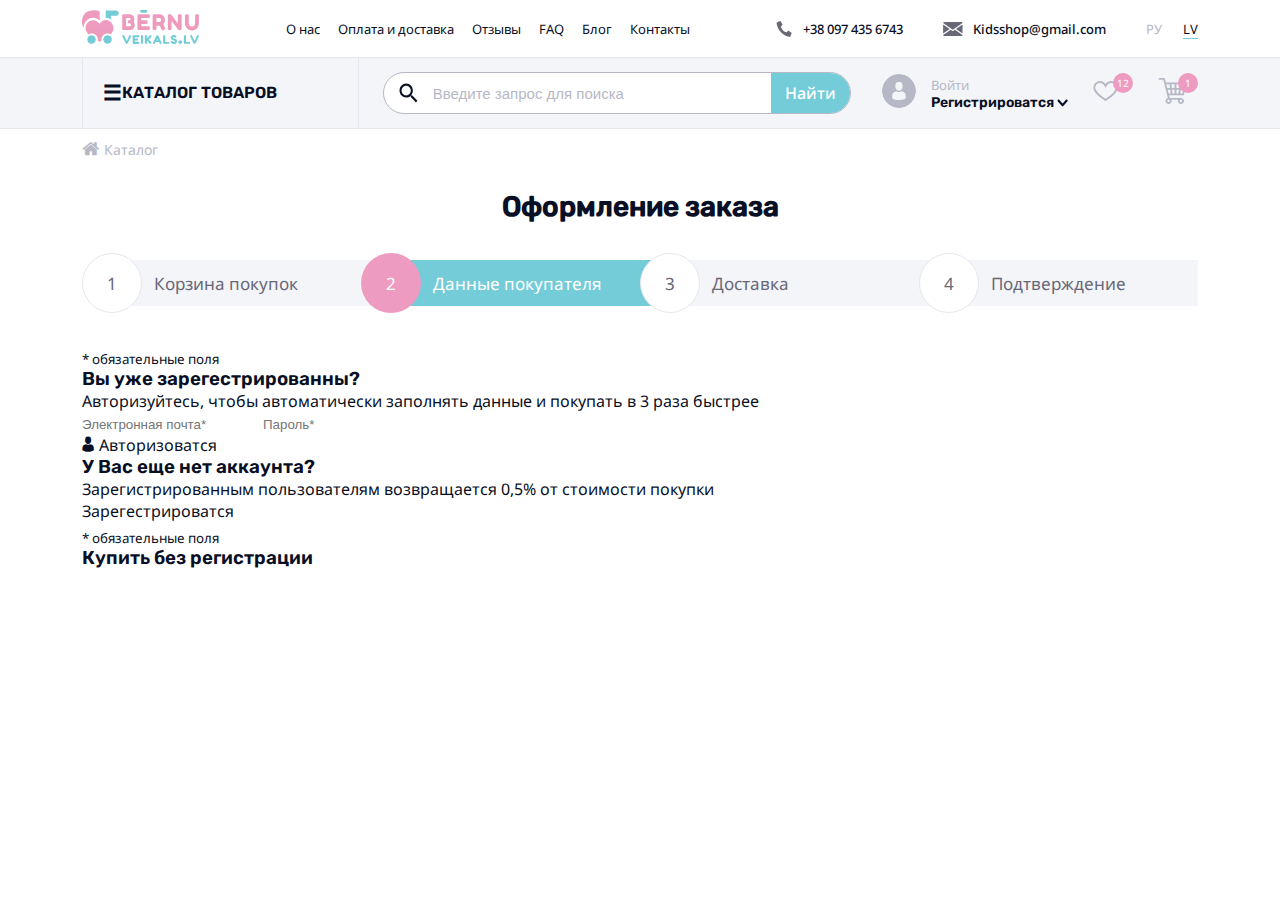
==== commit 3cb6961b: "odumalsya" ====
--- a/order.html
+++ b/order.html
@@ -228,7 +228,7 @@
             <div class="wrapper">
                 <h1>Оформление заказа</h1>
                 <div class="order-page__tab tab">
-                    <button class="order-page__tab-item tablinks" onclick="tabOrder(event, 'cart')" id="defaultOpen">
+                    <button class="order-page__tab-item tablinks" onclick="tabOrder(event, 'cart')">
                         <div class="order-page__tab-item-number">
                             <span>
                                 1
@@ -240,7 +240,7 @@
                             </p>
                         </div>
                     </button>
-                    <button class="order-page__tab-item tablinks" onclick="tabOrder(event, 'buyer')">
+                    <button class="order-page__tab-item tablinks" onclick="tabOrder(event, 'buyer')" id="defaultOpen">
                         <div class="order-page__tab-item-number">
                             <span>
                                 2
@@ -344,740 +344,42 @@
                         </div>
                     </div>
                 </div>
-                <div class="order-buyer__list tabcontent" id="buyer">
-                    <div class="shopingcardstep2-shopingcardstep2">
-                        <div class="shopingcardstep2-group282">
-                            <div class="shopingcardstep2-group246">
-                                <span class="shopingcardstep2-text014 H2-Dekstop">
-                                <span>Вы уже зарегестрированны?</span>
-                                </span>
-                                <span class="shopingcardstep2-text016 Text-Desktop">
-                                <span>
-                                    Авторизуйтесь, чтобы автоматически заполнять данные и покупать
-                                    в 3 раза быстрее
-                                </span>
-                                </span>
-                                <div class="shopingcardstep2-group671">
-                                <span class="shopingcardstep2-text018 H2-Dekstop">
-                                    <span>У Вас еще нет аккаунта?</span>
-                                </span>
-                                <span class="shopingcardstep2-text020">
-                                    <span class="shopingcardstep2-text021">
-                                    Зарегистрированным пользователям возвращается
-                                    </span>
-                                    <span class="shopingcardstep2-text022"></span>
-                                    <span class="shopingcardstep2-text023">0,5%</span>
-                                    <span>от стоимости покупки</span>
-                                </span>
-                                <button class="shopingcardstep2-registrationghostbutton">
-                                    <span class="shopingcardstep2-text025">
-                                    <span>Зарегестрироватся</span>
-                                    </span>
-                                </button>
-                                </div>
-                                <div class="shopingcardstep2-group243">
-                                <span class="shopingcardstep2-text027">
-                                    <span>Электронная почта*</span>
-                                </span>
-                                </div>
-                                <div class="shopingcardstep2-group242">
-                                <span class="shopingcardstep2-text029">
-                                    <span>Пароль*</span>
-                                </span>
-                                <div class="shopingcardstep2-eyes">
-                                    <div class="shopingcardstep2-eyeslosed">
-                                    <div class="shopingcardstep2-group">
-                                        <img
-                                        src="public/playground_assets/vector6911-anan.svg"
-                                        alt="Vector6911"
-                                        class="shopingcardstep2-vector"
-                                        />
-                                        <img
-                                        src="public/playground_assets/vector6911-9xvd.svg"
-                                        alt="Vector6911"
-                                        class="shopingcardstep2-vector01"
-                                        />
-                                        <img
-                                        src="public/playground_assets/vector6911-432q.svg"
-                                        alt="Vector6911"
-                                        class="shopingcardstep2-vector02"
-                                        />
-                                    </div>
-                                    <img
-                                        src="public/playground_assets/vector6911-t1yy.svg"
-                                        alt="Vector6911"
-                                        class="shopingcardstep2-vector03"
-                                    />
-                                    </div>
-                                </div>
-                                </div>
-                                <button class="shopingcardstep2-loginbutton">
-                                <div class="shopingcardstep2-frame43">
-                                    <div class="shopingcardstep2-manuser1">
-                                    <img
-                                        src="public/playground_assets/vector6911-w8jm.svg"
-                                        alt="Vector6911"
-                                        class="shopingcardstep2-vector04"
-                                    />
-                                    <img
-                                        src="public/playground_assets/vector6911-smfg.svg"
-                                        alt="Vector6911"
-                                        class="shopingcardstep2-vector05"
-                                    />
-                                    <img
-                                        src="public/playground_assets/vector6911-hgfp.svg"
-                                        alt="Vector6911"
-                                        class="shopingcardstep2-vector06"
-                                    />
-                                    <img
-                                        src="public/playground_assets/vector6911-81s.svg"
-                                        alt="Vector6911"
-                                        class="shopingcardstep2-vector07"
-                                    />
-                                    </div>
-                                    <span class="shopingcardstep2-text031">
-                                    <span>Авторизоватся</span>
-                                    </span>
-                                </div>
-                                </button>
-                                <button class="shopingcardstep2-button-google">
-                                <div class="shopingcardstep2-frame45">
-                                    <div class="shopingcardstep2-google">
-                                    <img
-                                        src="public/playground_assets/vectori691-jk9e.svg"
-                                        alt="VectorI691"
-                                        class="shopingcardstep2-vector08"
-                                    />
-                                    <img
-                                        src="public/playground_assets/vectori691-98z8.svg"
-                                        alt="VectorI691"
-                                        class="shopingcardstep2-vector09"
-                                    />
-                                    <img
-                                        src="public/playground_assets/vectori691-awib.svg"
-                                        alt="VectorI691"
-                                        class="shopingcardstep2-vector10"
-                                    />
-                                    <img
-                                        src="public/playground_assets/vectori691-buto.svg"
-                                        alt="VectorI691"
-                                        class="shopingcardstep2-vector11"
-                                    />
-                                    <img
-                                        src="public/playground_assets/vectori691-7sx6.svg"
-                                        alt="VectorI691"
-                                        class="shopingcardstep2-vector12"
-                                    />
-                                    <img
-                                        src="public/playground_assets/vectori691-lvjn.svg"
-                                        alt="VectorI691"
-                                    />
-                                    </div>
-                                    <span class="shopingcardstep2-text033">
-                                    <span>Зайти с помощью Google</span>
-                                    </span>
-                                </div>
-                                </button>
-                                <button class="shopingcardstep2-facebookbutton">
-                                <div class="shopingcardstep2-frame46">
-                                    <div class="shopingcardstep2-fb">
-                                    <div class="shopingcardstep2-facebook">
-                                        <img
-                                        src="public/playground_assets/f12091-9aj.svg"
-                                        alt="f12091"
-                                        class="shopingcardstep2-f1"
-                                        />
-                                    </div>
-                                    </div>
-                                    <span class="shopingcardstep2-text035">
-                                    <span>Зайти с помощью Faceboock</span>
-                                    </span>
-                                </div>
-                                </button>
-                            </div>
-                            <span class="shopingcardstep2-text037">
-                                <span>* обязательные поля</span>
-                            </span>
-                        </div>
-                        <div class="shopingcardstep2-group283">
-                            <div class="shopingcardstep2-group251">
-                                <span class="shopingcardstep2-text039 H2-Dekstop">
-                                <span>Купить без регистрации</span>
-                                </span>
-                                <section class="shopingcardstep2-frame51">
-                                <div class="shopingcardstep2-group229">
-                                    <label class="shopingcardstep2-text041">
-                                    <span>Частное лицо</span>
-                                    </label>
-                                    <div class="shopingcardstep2-container1">
-                                    <img
-                                        src="public/playground_assets/ellipse85492-46jc-200h.png"
-                                        alt="Ellipse85492"
-                                        class="shopingcardstep2-ellipse8"
-                                    />
-                                    <input
-                                        type="radio"
-                                        name="radio"
-                                        class="shopingcardstep2-radiobutton"
-                                    />
-                                    </div>
-                                </div>
-                                <div class="shopingcardstep2-group228">
-                                    <span class="shopingcardstep2-text043">
-                                    <span>Юридическое лицо</span>
-                                    </span>
-                                    <div class="shopingcardstep2-group226">
-                                    <img
-                                        src="public/playground_assets/ellipse95492-as0s-200h.png"
-                                        alt="Ellipse95492"
-                                        class="shopingcardstep2-ellipse9"
-                                    />
-                                </div>
-                                </div>
-                                </section>
-                                <div class="shopingcardstep2-group899">
-                                    <div class="shopingcardstep2-group2431">
-                                        <span class="shopingcardstep2-text045">
-                                        <span>Электронная почта*</span>
-                                        </span>
-                                    </div>
-                                    <div class="shopingcardstep2-group249">
-                                        <span class="shopingcardstep2-text047">
-                                        <span>Ваше имя*</span>
-                                        </span>
-                                    </div>
-                                    <div class="shopingcardstep2-group250">
-                                        <span class="shopingcardstep2-text049">
-                                        <span>Фамилия*</span>
-                                        </span>
-                                    </div>
-                                    <div class="shopingcardstep2-group898">
-                                        <div class="shopingcardstep2-group247">
-                                            <span class="shopingcardstep2-text051">
-                                                <span>Номер телефона*</span>
-                                            </span>
-                                        </div>
-                                        <div class="shopingcardstep2-group469">
-                                            <div class="shopingcardstep2-group248">
-                                                <span class="shopingcardstep2-text053">
-                                                    <span>+371</s>
-                                                </span>
-                                                <img
-                                                src="public/playground_assets/vector315494-2y9h.svg"
-                                                alt="Vector315494"
-                                                />
-                                            </div>
-                                            <div class="shopingcardstep2-flag-lv">
-                                                <img
-                                                src="public/playground_assets/rectangle525494-2st-200h.png"
-                                                alt="Rectangle525494"
-                                                class="shopingcardstep2-rectangle52"
-                                                />
-                                                <div class="shopingcardstep2-group897">
-                                                <img
-                                                    src="public/playground_assets/rectangle1506911-ut7j-200h.png"
-                                                    alt="Rectangle1506911"
-                                                    class="shopingcardstep2-rectangle150"
-                                                />
-                                                <img
-                                                    src="public/playground_assets/rectangle1516911-azz-200h.png"
-                                                    alt="Rectangle1516911"
-                                                    class="shopingcardstep2-rectangle151"
-                                                />
-                                                <img
-                                                    src="public/playground_assets/rectangle1526911-xbxl-200h.png"
-                                                    alt="Rectangle1526911"
-                                                    class="shopingcardstep2-rectangle152"
-                                                />
-                                                </div>
-                                            </div>
-                                        </div>
-                                    </div>
-                                </div>
-                            </div>
-                        <span class="shopingcardstep2-text055">
-                            <span>* обязательные поля</span>
-                        </span>
-                        <button class="shopingcardstep2-continuebutton">
-                            <div class="shopingcardstep2-group235">
-                            <div class="shopingcardstep2-frame32">
-                                <span class="shopingcardstep2-text057">
-                                <span>Продолжить</span>
-                                </span>
-                                <img
-                                src="public/playground_assets/vector29i628-y2p.svg"
-                                alt="Vector29I628"
-                                />
-                            </div>
-                            </div>
-                        </button>
-                        </div>
-                    </div>
-                </div>
-                <div class="order-delivery__list tabcontent" id="delivery">
-                    <div class="shopingcardstep3-shopingcardstep3">
-                      <span class="shopingcardstep3-text H1-Desktop">
-                        <span>Оформление заказа</span>
-                      </span>
-                      <div class="shopingcardstep3-container1">
-                        <div class="shopingcardstep3-group288">
-                          <img
-                            src="public/playground_assets/rectangle515613-ven9-600w.png"
-                            alt="Rectangle515613"
-                            class="shopingcardstep3-rectangle51"
-                          />
-                          <div class="shopingcardstep3-group266">
-                            <button class="shopingcardstep3-donebutton">
-                              <div class="shopingcardstep3-frame34">
-                                <div class="shopingcardstep3-frame33">
-                                  <img
-                                    src="public/playground_assets/check5614-u7jl.svg"
-                                    alt="check5614"
-                                    class="shopingcardstep3-check"
-                                  />
-                                  <span class="shopingcardstep3-text02">
-                                    <span>Подтвердить заказ</span>
-                                  </span>
-                                </div>
-                              </div>
-                            </button>
-                            <div class="shopingcardstep3-group261">
-                              <span class="shopingcardstep3-text04">
-                                <span>Добавить еще товары</span>
-                              </span>
-                            </div>
-                          </div>
-                          <div class="shopingcardstep3-group267">
-                            <div class="shopingcardstep3-group252">
-                              <input
-                                type="text"
-                                placeholder="Город / Село / Пагаст / Район*"
-                                class="shopingcardstep3-textinput input"
-                              />
-                            </div>
-                            <div class="shopingcardstep3-group259">
-                              <textarea
-                                placeholder="Текст"
-                                class="shopingcardstep3-textarea textarea"
-                              ></textarea>
-                            </div>
-                            <div class="shopingcardstep3-group254">
-                              <input
-                                type="text"
-                                placeholder="Улица / Дом / Квартира*"
-                                class="shopingcardstep3-textinput1 input"
-                              />
-                            </div>
-                            <div class="shopingcardstep3-group255">
-                              <input
-                                type="text"
-                                placeholder="Почтовый индекс*"
-                                class="shopingcardstep3-textinput2 input"
-                              />
-                            </div>
-                            <span class="shopingcardstep3-text06 H3-Desktop">
-                              <span>Адрес для получения доставки</span>
-                            </span>
-                            <span class="shopingcardstep3-text08 H3-Desktop">
-                              <span>Информация для курьера</span>
-                            </span>
-                            <div class="shopingcardstep3-group260">
-                              <span class="shopingcardstep3-text10">
-                                <span>1 703.99 €</span>
-                              </span>
-                              <div class="shopingcardstep3-group270">
-                                <span class="shopingcardstep3-text12">
-                                  <span>100€</span>
-                                </span>
-                                <span class="shopingcardstep3-text14">
-                                  <span>1500€</span>
-                                </span>
-                                <span class="shopingcardstep3-text16 Text-Desktop">
-                                  <span>Товары</span>
-                                </span>
-                              </div>
-                              <div class="shopingcardstep3-group269">
-                                <span class="shopingcardstep3-text18">
-                                  <span>1.99 €</span>
-                                </span>
-                                <span class="shopingcardstep3-text20 Text-Desktop">
-                                  <span>Доставка</span>
-                                </span>
-                              </div>
-                              <div class="shopingcardstep3-group268">
-                                <span class="shopingcardstep3-text22">
-                                  <span>-70 €</span>
-                                </span>
-                                <span class="shopingcardstep3-text24 Text-Desktop">
-                                  <span>Сумма скидки</span>
-                                </span>
-                              </div>
-                              <span class="shopingcardstep3-text26">
-                                <span>Общая сумма:</span>
-                              </span>
-                              <img
-                                src="public/playground_assets/vector325614-y1lq.svg"
-                                alt="Vector325614"
-                              />
-                              <img
-                                src="public/playground_assets/vector355614-uiu.svg"
-                                alt="Vector355614"
-                              />
-                              <img
-                                src="public/playground_assets/vector335614-8dhm.svg"
-                                alt="Vector335614"
-                              />
-                              <img
-                                src="public/playground_assets/vector345614-2ppd.svg"
-                                alt="Vector345614"
-                              />
-                              <span class="shopingcardstep3-text28 H3-Desktop">
-                                <span>Информация о заказе</span>
-                              </span>
-                            </div>
-                          </div>
-                          <img
-                            src="public/playground_assets/vector335614-724d.svg"
-                            alt="Vector335614"
-                            class="shopingcardstep3-vector331"
-                          />
-                          <div class="shopingcardstep3-group265">
-                            <span class="shopingcardstep3-text30 Text-Desktop">
-                              <span>
-                                Документ подтверждающий покупку, который является также
-                                гарантийной квитанцией, будет отправлен в электронном виде.
-                              </span>
-                            </span>
-                            <div class="shopingcardstep3-i">
-                              <span class="shopingcardstep3-text32">i</span>
-                              <img
-                                src="public/playground_assets/ellipse145614-j45u-200h.png"
-                                alt="Ellipse145614"
-                                class="shopingcardstep3-ellipse14"
-                              />
-                            </div>
-                          </div>
-                          <span class="shopingcardstep3-text33">
-                            <span>* обязательные поля</span>
-                          </span>
-                          <div class="shopingcardstep3-group66">
-                            <span class="shopingcardstep3-text35">
-                              <span class="shopingcardstep3-text36">
-                                Я ознакомился (-лась) и согласен (-на) с
-                              </span>
-                              <span class="shopingcardstep3-text37"></span>
-                              <span class="shopingcardstep3-text38">правилами покупки</span>
-                              <span class="shopingcardstep3-text39">
-                                и возврата, а также с
-                              </span>
-                              <span class="shopingcardstep3-text40">
-                                правилами обработки данных.
-                              </span>
-                            </span>
-                            <div class="shopingcardstep3-group814">
-                              <img
-                                src="public/playground_assets/vector6911-ukwe.svg"
-                                alt="Vector6911"
-                                class="shopingcardstep3-vector"
-                              />
-                            </div>
-                          </div>
-                          <div class="shopingcardstep3-group900">
-                            <span class="shopingcardstep3-text41 H2-Dekstop">
-                              <span>Введите данные для доставки</span>
-                            </span>
-                            <div class="shopingcardstep3-delivery2">
-                              <img
-                                src="public/playground_assets/vector7481-qo.svg"
-                                alt="Vector7481"
-                                class="shopingcardstep3-vector01"
-                              />
-                              <img
-                                src="public/playground_assets/vector7481-44d4.svg"
-                                alt="Vector7481"
-                                class="shopingcardstep3-vector02"
-                              />
-                              <img
-                                src="public/playground_assets/vector7481-deh.svg"
-                                alt="Vector7481"
-                                class="shopingcardstep3-vector03"
-                              />
-                              <img
-                                src="public/playground_assets/vector7481-r79a.svg"
-                                alt="Vector7481"
-                                class="shopingcardstep3-vector04"
-                              />
-                              <img
-                                src="public/playground_assets/vector7481-ahoh.svg"
-                                alt="Vector7481"
-                                class="shopingcardstep3-vector05"
-                              />
-                              <img
-                                src="public/playground_assets/vector7481-ldx3p.svg"
-                                alt="Vector7481"
-                                class="shopingcardstep3-vector06"
-                              />
-                            </div>
-                          </div>
-                        </div>
-                        <div class="shopingcardstep3-group901">
-                          <div class="shopingcardstep3-group494">
-                            <div class="shopingcardstep3-container2">
-                              <div class="shopingcardstep3-group226">
-                                <input
-                                  type="radio"
-                                  name="radio"
-                                  class="shopingcardstep3-radiobutton"
-                                />
-                              </div>
-                              <div class="shopingcardstep3-group474">
-                                <div class="shopingcardstep3-group470">
-                                  <div class="shopingcardstep3-latvijas-pasts">
-                                    <img
-                                      src="public/playground_assets/vector7481-rln9.svg"
-                                      alt="Vector7481"
-                                      class="shopingcardstep3-vector07"
-                                    />
-                                    <div class="shopingcardstep3-group768">
-                                      <div class="shopingcardstep3-group766">
-                                        <img
-                                          src="public/playground_assets/vector7481-qt2q.svg"
-                                          alt="Vector7481"
-                                          class="shopingcardstep3-vector08"
-                                        />
-                                        <img
-                                          src="public/playground_assets/vector7481-3stm.svg"
-                                          alt="Vector7481"
-                                          class="shopingcardstep3-vector09"
-                                        />
-                                        <img
-                                          src="public/playground_assets/vector7481-6gng.svg"
-                                          alt="Vector7481"
-                                          class="shopingcardstep3-vector10"
-                                        />
-                                        <img
-                                          src="public/playground_assets/vector7481-jqzp.svg"
-                                          alt="Vector7481"
-                                          class="shopingcardstep3-vector11"
-                                        />
-                                        <img
-                                          src="public/playground_assets/vector7481-nvlg.svg"
-                                          alt="Vector7481"
-                                          class="shopingcardstep3-vector12"
-                                        />
-                                      </div>
-                                      <div class="shopingcardstep3-group767">
-                                        <img
-                                          src="public/playground_assets/vector7481-f42s.svg"
-                                          alt="Vector7481"
-                                          class="shopingcardstep3-vector13"
-                                        />
-                                        <img
-                                          src="public/playground_assets/vector7481-zmri.svg"
-                                          alt="Vector7481"
-                                          class="shopingcardstep3-vector14"
-                                        />
-                                        <img
-                                          src="public/playground_assets/vector7481-3dmg.svg"
-                                          alt="Vector7481"
-                                          class="shopingcardstep3-vector15"
-                                        />
-                                        <img
-                                          src="public/playground_assets/vector7481-eua.svg"
-                                          alt="Vector7481"
-                                          class="shopingcardstep3-vector16"
-                                        />
-                                        <img
-                                          src="public/playground_assets/vector7481-io3l.svg"
-                                          alt="Vector7481"
-                                          class="shopingcardstep3-vector17"
-                                        />
-                                        <img
-                                          src="public/playground_assets/vector7481-6ujf.svg"
-                                          alt="Vector7481"
-                                          class="shopingcardstep3-vector18"
-                                        />
-                                        <img
-                                          src="public/playground_assets/vector7481-imhp.svg"
-                                          alt="Vector7481"
-                                          class="shopingcardstep3-vector19"
-                                        />
-                                        <img
-                                          src="public/playground_assets/vector7481-oxqf.svg"
-                                          alt="Vector7481"
-                                          class="shopingcardstep3-vector20"
-                                        />
-                                      </div>
-                                    </div>
-                                  </div>
-                                  <span class="shopingcardstep3-text43 Text-Desktop">
-                                    <span>Получение в пакомате Latvijas Pasts</span>
-                                  </span>
-                                </div>
-                                <span class="shopingcardstep3-text45">
-                                  <span>1.69 €</span>
-                                </span>
-                              </div>
-                            </div>
-                            <div class="shopingcardstep3-container3">
-                              <div class="shopingcardstep3-container4">
-                                <input
-                                  type="radio"
-                                  name="radio"
-                                  class="shopingcardstep3-radiobutton1"
-                                />
-                              </div>
-                              <div class="shopingcardstep3-group475">
-                                <span class="shopingcardstep3-text47">
-                                  <span>1.99 €</span>
-                                </span>
-                                <div class="shopingcardstep3-group769">
-                                  <span class="shopingcardstep3-text49 Text-Desktop">
-                                    <span>Получение в пакомате VENIPAK</span>
-                                  </span>
-                                  <div class="shopingcardstep3-vexpress">
-                                    <img
-                                      src="public/playground_assets/vector7481-yzqkn.svg"
-                                      alt="Vector7481"
-                                      class="shopingcardstep3-vector21"
-                                    />
-                                    <img
-                                      src="public/playground_assets/vector7481-szk.svg"
-                                      alt="Vector7481"
-                                      class="shopingcardstep3-vector22"
-                                    />
-                                    <div class="shopingcardstep3-group">
-                                      <img
-                                        src="public/playground_assets/vector7481-0mc.svg"
-                                        alt="Vector7481"
-                                        class="shopingcardstep3-vector23"
-                                      />
-                                      <img
-                                        src="public/playground_assets/vector7481-yz3i.svg"
-                                        alt="Vector7481"
-                                        class="shopingcardstep3-vector24"
-                                      />
-                                      <img
-                                        src="public/playground_assets/vector7481-bug.svg"
-                                        alt="Vector7481"
-                                        class="shopingcardstep3-vector25"
-                                      />
-                                      <img
-                                        src="public/playground_assets/vector7481-dq2t.svg"
-                                        alt="Vector7481"
-                                        class="shopingcardstep3-vector26"
-                                      />
-                                      <img
-                                        src="public/playground_assets/vector7481-3lz.svg"
-                                        alt="Vector7481"
-                                      />
-                                      <img
-                                        src="public/playground_assets/vector7481-diwj.svg"
-                                        alt="Vector7481"
-                                        class="shopingcardstep3-vector28"
-                                      />
-                                      <img
-                                        src="public/playground_assets/vector7481-6ls.svg"
-                                        alt="Vector7481"
-                                        class="shopingcardstep3-vector29"
-                                      />
-                                    </div>
-                                  </div>
-                                </div>
-                              </div>
-                            </div>
-                            <div class="shopingcardstep3-showmore">
-                              <span class="shopingcardstep3-text51">
-                                <span>Показать все виды доставки</span>
-                              </span>
-                              <img
-                                src="public/playground_assets/vector27i748-63v.svg"
-                                alt="Vector27I748"
-                                class="shopingcardstep3-vector27"
-                              />
-                            </div>
-                            <div class="shopingcardstep3-group876">
-                              <span class="shopingcardstep3-text53 H3-Desktop">
-                                <span>Цена доставки:</span>
-                              </span>
-                              <span class="shopingcardstep3-text55">
-                                <span>1,99 €</span>
-                              </span>
-                            </div>
-                          </div>
-                          <div class="shopingcardstep3-group9001">
-                            <span class="shopingcardstep3-text57 H2-Dekstop">
-                              <span>Выберите вариант доставки:</span>
-                            </span>
-                            <div class="shopingcardstep3-delivery21">
-                              <img
-                                src="public/playground_assets/vector7481-x3x.svg"
-                                alt="Vector7481"
-                              />
-                              <img
-                                src="public/playground_assets/vector7481-i50e.svg"
-                                alt="Vector7481"
-                                class="shopingcardstep3-vector31"
-                              />
-                              <img
-                                src="public/playground_assets/vector7481-sg3b.svg"
-                                alt="Vector7481"
-                                class="shopingcardstep3-vector32"
-                              />
-                              <img
-                                src="public/playground_assets/vector7481-pk3t.svg"
-                                alt="Vector7481"
-                                class="shopingcardstep3-vector33"
-                              />
-                              <img
-                                src="public/playground_assets/vector7481-rlla.svg"
-                                alt="Vector7481"
-                                class="shopingcardstep3-vector34"
-                              />
-                              <img
-                                src="public/playground_assets/vector7481-81s.svg"
-                                alt="Vector7481"
-                                class="shopingcardstep3-vector35"
-                              />
-                            </div>
-                          </div>
-                          <img
-                            src="public/playground_assets/vector307481-k4yj.svg"
-                            alt="Vector307481"
-                            class="shopingcardstep3-vector30"
-                          />
-                        </div>
+                <div class="order-buyer tabcontent" id="buyer">
+                  <div class="order-buyer__list">
+                    <div class="order-buyer__item">
+                      <sub>* обязательные поля</sub>
+                      <h3>Вы уже зарегестрированны?</h3>
+                      <p>Авторизуйтесь, чтобы автоматически заполнять данные и покупать в 3 раза быстрее</p>
+                      <label for="email">
+                        <input type="text" name="email" id="email" placeholder="Электронная почта*">
+                      </label>
+                      <label for="pass">
+                        <input type="password" name="pass" id="pass" placeholder="Пароль*">
+                      </label>
+                      <a href="#">
+                        <p> 
+                          <span class="icon-user"></span> Авторизоватся
+                        </p>
+                      </a>
+                      <h3>У Вас еще нет аккаунта?</h3>
+                      <p>Зарегистрированным пользователям возвращается 0,5% от стоимости покупки</p>
+                      <a href="#">
+                        <p>Зарегестрироватся</p>
+                      </a>
+                    </div>
+                    <div class="order-buyer__item">
+                      <sub>* обязательные поля</sub>
+                      <h3>Купить без регистрации</h3>
+                      <div class="order-buyer__item-radio">
+                        <label for=""></label>
                       </div>
                     </div>
-                    
-                </div>
-                <div class="order-confirmation__list tabcontent" id="confirmation">
-                    <div class="shopingcardstep4-shopingcardstep4">
-                      <div class="shopingcardstep4-info">
-                        <div class="shopingcardstep4-group271">
-                          <span class="shopingcardstep4-text H2-Dekstop">
-                            <span>Ваш заказ №15883 принят в обработку</span>
-                          </span>
-                          <span class="shopingcardstep4-text2 Text-Desktop">
-                            <span>
-                              В ближайшее время мы пришлем на Вашу почту чек для оплаты
-                            </span>
-                          </span>
-                        </div>
-                        <button class="shopingcardstep4-backbutton">
-                          <div class="shopingcardstep4-frame38">
-                            <img
-                              src="public/playground_assets/vector29i691-y9r.svg"
-                              alt="Vector29I691"
-                              class="shopingcardstep4-vector29"
-                            />
-                            <span class="shopingcardstep4-text4">
-                              <span>Вернутся в каталог</span>
-                            </span>
-                          </div>
-                        </button>
-                      </div>
-                    </div>
+                  </div>
+                </div>
+                <div class="order-delivery tabcontent" id="delivery">
+                    .ore
+                </div>
+                <div class="order-confirmation tabcontent" id="confirmation">
                 </div>
             </div>
         </article>
--- a/css/style.css
+++ b/css/style.css
@@ -1001,5918 +1001,7 @@
 }
 
 /* здесь ну крч полная жесть, я ебу дал, можете мене с двух ног влететь ну чесн справедливо будет */
-:root {
-  --dl-color-gray-500: #595959;
-  --dl-color-gray-700: #999999;
-  --dl-color-gray-900: #D9D9D9;
-  --dl-size-size-large: 144px;
-  --dl-size-size-small: 48px;
-  --dl-color-danger-300: #A22020;
-  --dl-color-danger-500: #BF2626;
-  --dl-color-danger-700: #E14747;
-  --dl-color-gray-black: #000000;
-  --dl-color-gray-white: #FFFFFF;
-  --dl-size-size-medium: 96px;
-  --dl-size-size-xlarge: 192px;
-  --dl-size-size-xsmall: 16px;
-  --dl-space-space-unit: 16px;
-  --dl-color-default-red: rgba(255, 83, 65, 1);
-  --dl-color-primary-100: #003EB3;
-  --dl-color-primary-300: #0074F0;
-  --dl-color-primary-500: #14A9FF;
-  --dl-color-primary-700: #85DCFF;
-  --dl-color-success-300: #199033;
-  --dl-color-success-500: #32A94C;
-  --dl-color-success-700: #4CC366;
-  --dl-size-size-xxlarge: 288px;
-  --dl-color-default-blue: rgba(116, 204, 216, 1);
-  --dl-color-default-dark: rgba(8, 15, 36, 1);
-  --dl-color-default-pink: rgba(237, 155, 193, 1);
-  --dl-color-default-text: rgba(104, 103, 119, 1);
-  --dl-size-size-maxwidth: 1400px;
-  --dl-color-default-brown: rgba(216, 199, 187, 1);
-  --dl-color-default-gray3: rgba(182, 184, 196, 1);
-  --dl-color-default-green: rgba(105, 203, 135, 1);
-  --dl-color-default-white: rgba(255, 255, 255, 1);
-  --dl-radius-radius-round: 50%;
-  --dl-color-default-orange: rgba(255, 193, 134, 1);
-  --dl-color-default-yellow: rgba(255, 216, 130, 1);
-  --dl-space-space-halfunit: 8px;
-  --dl-space-space-sixunits: 96px;
-  --dl-space-space-twounits: 32px;
-  --dl-radius-radius-radius2: 2px;
-  --dl-radius-radius-radius4: 4px;
-  --dl-radius-radius-radius8: 8px;
-  --dl-space-space-fiveunits: 80px;
-  --dl-space-space-fourunits: 64px;
-  --dl-color-default-darkblue: rgba(62, 72, 103, 1);
-  --dl-space-space-threeunits: 48px;
-  --dl-color-default-blue2light: rgba(214, 244, 250, 1);
-  --dl-color-default-gray1light: rgba(243, 245, 248, 1);
-  --dl-color-default-gray2medium: rgba(227, 230, 238, 1);
-  --dl-space-space-oneandhalfunits: 24px;
-}
-.button {
-  color: var(--dl-color-gray-black);
-  display: inline-block;
-  padding: 0.5rem 1rem;
-  border-color: var(--dl-color-gray-black);
-  border-width: 1px;
-  border-radius: 4px;
-  background-color: var(--dl-color-gray-white);
-}
-.input {
-  color: var(--dl-color-gray-black);
-  cursor: auto;
-  padding: 0.5rem 1rem;
-  border-color: var(--dl-color-gray-black);
-  border-width: 1px;
-  border-radius: 4px;
-  background-color: var(--dl-color-gray-white);
-}
-.textarea {
-  color: var(--dl-color-gray-black);
-  cursor: auto;
-  padding: 0.5rem;
-  border-color: var(--dl-color-gray-black);
-  border-width: 1px;
-  border-radius: 4px;
-  background-color: var(--dl-color-gray-white);
-}
-.list {
-  width: 100%;
-  margin: 1em 0px 1em 0px;
-  display: block;
-  padding: 0px 0px 0px 1.5rem;
-  list-style-type: none;
-  list-style-position: outside;
-}
-.list-item {
-  display: list-item;
-}
-.teleport-show {
-  display: flex !important;
-  transform: none !important;
-}
-.Content {
-  font-size: 16px;
-  font-family: Inter;
-  font-weight: 400;
-  line-height: 1.15;
-  text-transform: none;
-  text-decoration: none;
-}
-.H2-Dekstop {
-  font-size: 22px;
-  font-style: normal;
-  font-family: Rubik;
-  font-weight: 500px;
-  font-stretch: normal;
-}
-.H3-Desktop {
-  font-size: 18px;
-  font-style: normal;
-  font-family: Noto Sans;
-  font-weight: 500px;
-  font-stretch: normal;
-}
-.H4-Desktop {
-  font-size: 15px;
-  font-style: normal;
-  font-family: Noto Sans;
-  font-weight: 500px;
-  font-stretch: normal;
-}
-.Text-Desktop {
-  font-size: 17px;
-  font-style: normal;
-  font-family: Noto Sans;
-  font-weight: 400px;
-  font-stretch: normal;
-}
-.shopingcardstep2-shopingcardstep2 {
-  width: 100%;
-  height: 1413px;
-  display: flex;
-  overflow: hidden;
-  position: relative;
-  align-items: flex-start;
-  flex-shrink: 0;
-  border-color: transparent;
-  background-color: var(--dl-color-default-white);
-}
-.shopingcardstep2-group239 {
-  top: 0px;
-  left: 265.9422607421875px;
-  width: 59.918182373046875px;
-  height: 59.918182373046875px;
-  display: flex;
-  padding: 0;
-  position: absolute;
-  align-self: auto;
-  box-sizing: border-box;
-  align-items: flex-start;
-  flex-shrink: 1;
-  border-color: transparent;
-  border-style: none;
-  border-width: 0;
-  border-radius: 0px 0px 0px 0px;
-  flex-direction: row;
-  justify-content: flex-start;
-  background-color: transparent;
-}
-.shopingcardstep2-ellipse131 {
-  top: 0px;
-  left: 0px;
-  width: 60px;
-  height: 60px;
-  position: absolute;
-  border-color: transparent;
-}
-.shopingcardstep2-text011 {
-  top: 17.459091186523438px;
-  left: 24.958984375px;
-  color: var(--dl-color-default-white);
-  height: auto;
-  position: absolute;
-  font-size: 18px;
-  align-self: auto;
-  font-style: Display SemiBold;
-  text-align: center;
-  font-family: Noto Sans;
-  font-weight: 600;
-  line-height: 139.0227198600769%;
-  font-stretch: normal;
-  text-decoration: none;
-}
-.shopingcardstep2-group240 {
-  top: 0px;
-  left: 542.8768310546875px;
-  width: 59.918182373046875px;
-  height: 59.918182373046875px;
-  display: flex;
-  padding: 0;
-  position: absolute;
-  align-self: auto;
-  box-sizing: border-box;
-  align-items: flex-start;
-  flex-shrink: 1;
-  border-color: transparent;
-  border-style: none;
-  border-width: 0;
-  border-radius: 0px 0px 0px 0px;
-  flex-direction: row;
-  justify-content: flex-start;
-  background-color: transparent;
-}
-.shopingcardstep2-ellipse132 {
-  top: 0px;
-  left: 0px;
-  width: 60px;
-  height: 60px;
-  position: absolute;
-}
-.shopingcardstep2-text012 {
-  top: 17.459091186523438px;
-  left: 24.958984375px;
-  color: var(--dl-color-default-text);
-  height: auto;
-  position: absolute;
-  font-size: 18px;
-  align-self: auto;
-  font-style: Display SemiBold;
-  text-align: center;
-  font-family: Noto Sans;
-  font-weight: 600;
-  line-height: 139.0227198600769%;
-  font-stretch: normal;
-  text-decoration: none;
-}
-.shopingcardstep2-group2411 {
-  top: 0px;
-  left: 821.6328125px;
-  width: 59.918182373046875px;
-  height: 59.918182373046875px;
-  display: flex;
-  padding: 0;
-  position: absolute;
-  align-self: auto;
-  box-sizing: border-box;
-  align-items: flex-start;
-  flex-shrink: 1;
-  border-color: transparent;
-  border-style: none;
-  border-width: 0;
-  border-radius: 0px 0px 0px 0px;
-  flex-direction: row;
-  justify-content: flex-start;
-  background-color: transparent;
-}
-.shopingcardstep2-ellipse133 {
-  top: 0px;
-  left: 0px;
-  width: 60px;
-  height: 60px;
-  position: absolute;
-}
-.shopingcardstep2-text013 {
-  top: 17.459091186523438px;
-  left: 24.958984375px;
-  color: var(--dl-color-default-text);
-  height: auto;
-  position: absolute;
-  font-size: 18px;
-  align-self: auto;
-  font-style: Display SemiBold;
-  text-align: center;
-  font-family: Noto Sans;
-  font-weight: 600;
-  line-height: 139.0227198600769%;
-  font-stretch: normal;
-  text-decoration: none;
-}
-.shopingcardstep2-group282 {
-  top: 341.6693420410156px;
-  left: 82.1943359375px;
-  width: 546px;
-  height: 664.075927734375px;
-  display: flex;
-  padding: 0;
-  position: absolute;
-  align-self: auto;
-  box-sizing: border-box;
-  align-items: flex-start;
-  flex-shrink: 1;
-  border-color: transparent;
-  border-style: none;
-  border-width: 0;
-  margin-right: 0;
-  border-radius: 0px 0px 0px 0px;
-  margin-bottom: 0;
-  flex-direction: row;
-  justify-content: flex-start;
-  background-color: rgba(243, 245, 248, 1);
-}
-.shopingcardstep2-group246 {
-  top: 40.330657958984375px;
-  left: 47.095703125px;
-  width: 451.5654296875px;
-  height: 584.21240234375px;
-  display: flex;
-  padding: 0;
-  position: absolute;
-  align-self: auto;
-  box-sizing: border-box;
-  align-items: flex-start;
-  flex-shrink: 1;
-  border-color: transparent;
-  border-style: none;
-  border-width: 0;
-  border-radius: 0px 0px 0px 0px;
-  flex-direction: row;
-  justify-content: flex-start;
-  background-color: transparent;
-}
-.shopingcardstep2-text014 {
-  left: 0.70751953125px;
-  color: var(--dl-color-default-dark);
-  height: auto;
-  position: absolute;
-  align-self: auto;
-  text-align: left;
-  line-height: 139.0227198600769%;
-}
-.shopingcardstep2-text016 {
-  top: 43.294464111328125px;
-  color: var(--dl-color-default-text);
-  width: 381px;
-  height: auto;
-  position: absolute;
-  align-self: auto;
-  text-align: left;
-  line-height: 155.0227165222168%;
-}
-.shopingcardstep2-group671 {
-  top: 429.6563720703125px;
-  left: 0.4736328125px;
-  width: 451.091796875px;
-  height: 154.5560302734375px;
-  display: flex;
-  padding: 0;
-  position: absolute;
-  align-self: auto;
-  box-sizing: border-box;
-  align-items: flex-start;
-  flex-shrink: 1;
-  border-color: transparent;
-  border-style: none;
-  border-width: 0;
-  border-radius: 0px 0px 0px 0px;
-  flex-direction: row;
-  justify-content: flex-start;
-  background-color: transparent;
-}
-.shopingcardstep2-text018 {
-  left: 0.23388671875px;
-  color: var(--dl-color-default-dark);
-  height: auto;
-  position: absolute;
-  align-self: auto;
-  text-align: left;
-  line-height: 139.0227198600769%;
-}
-.shopingcardstep2-text020 {
-  top: 40px;
-  color: rgba(104, 103, 119, 1);
-  width: 403px;
-  height: auto;
-  position: absolute;
-  font-size: 17px;
-  align-self: auto;
-  font-style: Display Regular;
-  text-align: left;
-  font-family: Noto Sans;
-  font-weight: 400;
-  line-height: 155.0227165222168%;
-  font-stretch: normal;
-  text-decoration: none;
-}
-.shopingcardstep2-text021 {
-  font-weight: 400;
-}
-.shopingcardstep2-text022 {
-  color: var(--dl-color-default-text);
-}
-.shopingcardstep2-text023 {
-  color: var(--dl-color-default-dark);
-  font-weight: 500;
-}
-.shopingcardstep2-registrationghostbutton {
-  top: 109.5560302734375px;
-  left: 0.091796875px;
-  width: 451px;
-  display: flex;
-  padding: 10px 131px;
-  position: absolute;
-  align-items: center;
-  flex-shrink: 0;
-  border-color: rgba(182, 184, 196, 1);
-  border-style: solid;
-  border-width: 1px;
-  border-radius: 47px;
-  flex-direction: column;
-  justify-content: center;
-  background-color: var(--dl-color-default-gray1light);
-}
-.shopingcardstep2-text025 {
-  color: var(--dl-color-default-text);
-  height: auto;
-  font-size: 16px;
-  align-self: auto;
-  font-style: Regular;
-  text-align: left;
-  font-family: Inter;
-  font-weight: 400;
-  line-height: 157.02272653579712%;
-  font-stretch: normal;
-  margin-right: 0;
-  margin-bottom: 0;
-  text-decoration: none;
-}
-.shopingcardstep2-group243 {
-  top: 119.850341796875px;
-  left: 0.51953125px;
-  width: 451px;
-  height: 44px;
-  display: flex;
-  padding: 0;
-  position: absolute;
-  align-self: auto;
-  box-sizing: border-box;
-  align-items: flex-start;
-  flex-shrink: 1;
-  border-color: transparent;
-  border-style: none;
-  border-width: 0;
-  border-radius: 0px 0px 0px 0px;
-  flex-direction: row;
-  justify-content: flex-start;
-  background-color: rgba(255, 255, 255, 1);
-}
-.shopingcardstep2-text027 {
-  top: 9.5px;
-  left: 20px;
-  color: var(--dl-color-default-gray3);
-  height: auto;
-  position: absolute;
-  font-size: 15px;
-  align-self: auto;
-  font-style: Display Regular;
-  text-align: left;
-  font-family: Noto Sans;
-  font-weight: 400;
-  line-height: 157.02272653579712%;
-  font-stretch: normal;
-  text-decoration: none;
-}
-.shopingcardstep2-group242 {
-  top: 177.850341796875px;
-  left: 0.51953125px;
-  width: 451px;
-  height: 44px;
-  display: flex;
-  padding: 0;
-  position: absolute;
-  align-self: auto;
-  box-sizing: border-box;
-  align-items: flex-start;
-  flex-shrink: 1;
-  border-color: transparent;
-  border-style: none;
-  border-width: 0;
-  border-radius: 0px 0px 0px 0px;
-  flex-direction: row;
-  justify-content: flex-start;
-  background-color: rgba(255, 255, 255, 1);
-}
-.shopingcardstep2-text029 {
-  top: 9.5px;
-  left: 20px;
-  color: var(--dl-color-default-gray3);
-  height: auto;
-  position: absolute;
-  font-size: 15px;
-  align-self: auto;
-  font-style: Display Regular;
-  text-align: left;
-  font-family: Noto Sans;
-  font-weight: 400;
-  line-height: 157.02272653579712%;
-  font-stretch: normal;
-  text-decoration: none;
-}
-.shopingcardstep2-eyes {
-  top: 11.95428466796875px;
-  left: 406.59814453125px;
-  width: 24.14113426208496px;
-  height: 20.091413497924805px;
-  display: flex;
-  padding: 0;
-  position: absolute;
-  align-self: auto;
-  box-sizing: border-box;
-  align-items: flex-start;
-  flex-shrink: 1;
-  border-color: transparent;
-  border-style: none;
-  border-width: 0;
-  border-radius: 0px 0px 0px 0px;
-  flex-direction: row;
-  justify-content: flex-start;
-  background-color: transparent;
-}
-.shopingcardstep2-eyeslosed {
-  top: 0px;
-  left: 0px;
-  width: 24.14113426208496px;
-  height: 20.091413497924805px;
-  display: flex;
-  padding: 0;
-  position: absolute;
-  align-self: auto;
-  box-sizing: border-box;
-  align-items: flex-start;
-  flex-shrink: 1;
-  border-color: transparent;
-  border-style: none;
-  border-width: 0;
-  border-radius: 0px 0px 0px 0px;
-  flex-direction: row;
-  justify-content: flex-start;
-  background-color: transparent;
-}
-.shopingcardstep2-group {
-  top: 2.234886646270752px;
-  left: -0.00023801515635568649px;
-  width: 24.14113426208496px;
-  height: 15.609452247619629px;
-  display: flex;
-  padding: 0;
-  position: absolute;
-  align-self: auto;
-  box-sizing: border-box;
-  align-items: flex-start;
-  flex-shrink: 1;
-  border-color: transparent;
-  border-style: none;
-  border-width: 0;
-  border-radius: 0px 0px 0px 0px;
-  flex-direction: row;
-  justify-content: flex-start;
-  background-color: transparent;
-}
-.shopingcardstep2-vector {
-  top: 0px;
-  left: 0px;
-  width: 24px;
-  height: 16px;
-  position: absolute;
-}
-.shopingcardstep2-vector01 {
-  top: 4.09436559677124px;
-  left: 8.33197021484375px;
-  width: 7px;
-  height: 7px;
-  position: absolute;
-}
-.shopingcardstep2-vector02 {
-  top: 7.3517560958862305px;
-  left: 11.602361679077148px;
-  width: 4px;
-  height: 4px;
-  position: absolute;
-}
-.shopingcardstep2-vector03 {
-  top: -5.357119334803429e-7px;
-  left: 2.2859115600585938px;
-  width: 20px;
-  height: 20px;
-  position: absolute;
-}
-.shopingcardstep2-loginbutton {
-  top: 235.46713256835938px;
-  left: 0.5654296875px;
-  width: 451px;
-  height: 46px;
-  display: flex;
-  padding: 10px 135px;
-  position: absolute;
-  align-items: center;
-  flex-shrink: 0;
-  border-color: transparent;
-  border-radius: 51px;
-  flex-direction: column;
-  justify-content: center;
-  background-color: var(--dl-color-default-blue);
-}
-.shopingcardstep2-frame43 {
-  display: flex;
-  position: relative;
-  align-items: center;
-  border-color: transparent;
-  justify-content: center;
-}
-.shopingcardstep2-manuser1 {
-  width: 14px;
-  height: 17.943767547607422px;
-  display: flex;
-  padding: 0;
-  position: relative;
-  align-self: auto;
-  box-sizing: border-box;
-  align-items: flex-start;
-  flex-shrink: 1;
-  border-color: transparent;
-  border-style: none;
-  border-width: 0;
-  margin-right: 10px;
-  border-radius: 0px 0px 0px 0px;
-  margin-bottom: 0;
-  flex-direction: row;
-  justify-content: flex-start;
-  background-color: transparent;
-}
-.shopingcardstep2-vector04 {
-  top: 0.0000071429303716286086px;
-  left: 3.2114174365997314px;
-  width: 7px;
-  height: 9px;
-  position: absolute;
-}
-.shopingcardstep2-vector05 {
-  top: 15.399429321289062px;
-  left: -0.000012223320482007693px;
-  width: 0px;
-  height: 0px;
-  position: absolute;
-}
-.shopingcardstep2-vector06 {
-  top: 15.456613540649414px;
-  left: 13.646986961364746px;
-  width: 0px;
-  height: 0px;
-  position: absolute;
-}
-.shopingcardstep2-vector07 {
-  top: 9.112325668334961px;
-  left: 0.0005666267243213952px;
-  width: 14px;
-  height: 9px;
-  position: absolute;
-}
-.shopingcardstep2-text031 {
-  color: var(--dl-color-default-white);
-  height: auto;
-  font-size: 16px;
-  align-self: auto;
-  font-style: Display Medium;
-  text-align: left;
-  font-family: Noto Sans;
-  font-weight: 500;
-  line-height: 157.02272653579712%;
-  font-stretch: normal;
-  margin-right: 0;
-  margin-bottom: 0;
-  text-decoration: none;
-}
-.shopingcardstep2-button-google {
-  top: 293.9671325683594px;
-  left: 0.5654296875px;
-  width: 451px;
-  display: flex;
-  padding: 13px 24px;
-  position: absolute;
-  box-shadow: 0px 2px 4px 0px rgba(42, 89, 98, 0.05999999865889549) ;
-  align-items: center;
-  flex-shrink: 0;
-  border-color: rgba(227, 230, 238, 1);
-  border-style: solid;
-  border-width: 1px;
-  border-radius: 48px;
-  flex-direction: column;
-  justify-content: center;
-  background-color: var(--dl-color-default-white);
-}
-.shopingcardstep2-frame45 {
-  display: flex;
-  position: relative;
-  align-items: center;
-  border-color: transparent;
-  justify-content: center;
-}
-.shopingcardstep2-google {
-  width: 20px;
-  height: 20px;
-  display: flex;
-  padding: 0;
-  position: relative;
-  align-self: auto;
-  box-sizing: border-box;
-  align-items: flex-start;
-  flex-shrink: 1;
-  border-color: transparent;
-  border-style: none;
-  border-width: 0;
-  margin-right: 9px;
-  border-radius: 0px 0px 0px 0px;
-  margin-bottom: 0;
-  flex-direction: row;
-  justify-content: flex-start;
-  background-color: transparent;
-}
-.shopingcardstep2-vector08 {
-  top: 5.773159728050814e-15px;
-  left: 0px;
-  width: 20px;
-  height: 20px;
-  position: absolute;
-}
-.shopingcardstep2-vector09 {
-  top: -1.7763568394002505e-14px;
-  left: 9.583333015441895px;
-  width: 6px;
-  height: 5px;
-  position: absolute;
-}
-.shopingcardstep2-vector10 {
-  top: 8.072916984558105px;
-  left: 9.791666984558105px;
-  width: 10px;
-  height: 11px;
-  position: absolute;
-}
-.shopingcardstep2-vector11 {
-  top: 15.572916984558105px;
-  left: 9.588541984558105px;
-  width: 5px;
-  height: 4px;
-  position: absolute;
-}
-.shopingcardstep2-vector12 {
-  top: 12.947916984558105px;
-  left: 1.2604167461395264px;
-  width: 9px;
-  height: 7px;
-  position: absolute;
-}
-.shopingcardstep2-vector13 {
-  top: -1.7763568394002505e-14px;
-  left: 1.3020833730697632px;
-  width: 8px;
-  height: 7px;
-  position: absolute;
-}
-.shopingcardstep2-text033 {
-  color: var(--dl-color-default-dark);
-  height: auto;
-  font-size: 15px;
-  align-self: auto;
-  font-style: Display Medium;
-  text-align: left;
-  font-family: Noto Sans;
-  font-weight: 500;
-  line-height: normal;
-  font-stretch: normal;
-  margin-right: 0;
-  margin-bottom: 0;
-  text-decoration: none;
-}
-.shopingcardstep2-facebookbutton {
-  top: 352.4671325683594px;
-  left: 0.5654296875px;
-  width: 451px;
-  height: 46px;
-  display: flex;
-  padding: 10px 121px;
-  position: absolute;
-  align-items: center;
-  flex-shrink: 0;
-  border-color: transparent;
-  border-radius: 58px;
-  flex-direction: column;
-  justify-content: center;
-  background-color: rgba(72, 103, 170, 1);
-}
-.shopingcardstep2-frame46 {
-  width: 262px;
-  display: flex;
-  position: relative;
-  align-items: center;
-  border-color: transparent;
-}
-.shopingcardstep2-fb {
-  width: 8px;
-  height: 15px;
-  display: flex;
-  padding: 0;
-  position: relative;
-  align-self: auto;
-  box-sizing: border-box;
-  align-items: flex-start;
-  flex-shrink: 1;
-  border-color: transparent;
-  border-style: none;
-  border-width: 0;
-  margin-right: 14px;
-  border-radius: 0px 0px 0px 0px;
-  margin-bottom: 0;
-  flex-direction: row;
-  justify-content: flex-start;
-  background-color: transparent;
-}
-.shopingcardstep2-facebook {
-  top: 0px;
-  left: 0px;
-  width: 7.789046764373779px;
-  height: 15px;
-  display: flex;
-  padding: 0;
-  position: absolute;
-  align-self: auto;
-  box-sizing: border-box;
-  align-items: flex-start;
-  flex-shrink: 1;
-  border-color: transparent;
-  border-style: none;
-  border-width: 0;
-  border-radius: 0px 0px 0px 0px;
-  flex-direction: row;
-  justify-content: flex-start;
-  background-color: transparent;
-}
-.shopingcardstep2-f1 {
-  top: 0px;
-  left: 0px;
-  width: 8px;
-  height: 15px;
-  position: absolute;
-}
-.shopingcardstep2-text035 {
-  color: var(--dl-color-default-white);
-  height: auto;
-  font-size: 16px;
-  align-self: auto;
-  font-style: Display Medium;
-  text-align: left;
-  font-family: Noto Sans;
-  font-weight: 500;
-  line-height: 157.02272653579712%;
-  font-stretch: normal;
-  margin-right: 0;
-  margin-bottom: 0;
-  text-decoration: none;
-}
-.shopingcardstep2-text037 {
-  top: 20px;
-  left: 402px;
-  color: var(--dl-color-default-gray3);
-  height: auto;
-  position: absolute;
-  font-size: 12px;
-  align-self: auto;
-  font-style: Regular;
-  text-align: right;
-  font-family: Inter;
-  font-weight: 400;
-  line-height: 157.02272653579712%;
-  font-stretch: normal;
-  text-decoration: none;
-}
-.shopingcardstep2-group283 {
-  top: 341.6693420410156px;
-  left: 652.1943359375px;
-  width: 546px;
-  height: 480px;
-  display: flex;
-  padding: 0;
-  position: absolute;
-  align-self: auto;
-  box-sizing: border-box;
-  align-items: flex-start;
-  flex-shrink: 1;
-  border-color: transparent;
-  border-style: none;
-  border-width: 0;
-  margin-right: 0;
-  border-radius: 0px 0px 0px 0px;
-  margin-bottom: 0;
-  flex-direction: row;
-  justify-content: flex-start;
-  background-color: rgba(243, 245, 248, 1);
-}
-.shopingcardstep2-group251 {
-  top: 39.863525390625px;
-  left: 47.5px;
-  width: 451px;
-  height: 332.850341796875px;
-  display: flex;
-  padding: 0;
-  position: absolute;
-  align-self: auto;
-  box-sizing: border-box;
-  align-items: flex-start;
-  flex-shrink: 1;
-  border-color: transparent;
-  border-style: none;
-  border-width: 0;
-  border-radius: 0px 0px 0px 0px;
-  flex-direction: row;
-  justify-content: flex-start;
-  background-color: transparent;
-}
-.shopingcardstep2-text039 {
-  color: var(--dl-color-default-dark);
-  height: auto;
-  position: absolute;
-  align-self: auto;
-  text-align: left;
-  line-height: 139.0227198600769%;
-}
-.shopingcardstep2-frame51 {
-  top: 54px;
-  left: 0px;
-  display: flex;
-  position: absolute;
-  align-items: flex-start;
-  border-color: transparent;
-}
-.shopingcardstep2-group229 {
-  width: 159px;
-  height: 30px;
-  display: flex;
-  padding: 0;
-  position: relative;
-  align-self: auto;
-  box-sizing: border-box;
-  align-items: flex-start;
-  flex-shrink: 1;
-  border-color: transparent;
-  border-style: none;
-  border-width: 0;
-  margin-right: 44px;
-  border-radius: 0px 0px 0px 0px;
-  margin-bottom: 0;
-  flex-direction: row;
-  justify-content: flex-start;
-  background-color: transparent;
-}
-.shopingcardstep2-text041 {
-  top: 4px;
-  left: 41px;
-  color: var(--dl-color-default-text);
-  height: auto;
-  position: absolute;
-  font-size: 16px;
-  align-self: auto;
-  font-style: Display Medium;
-  text-align: left;
-  font-family: Noto Sans;
-  font-weight: 500;
-  font-stretch: normal;
-  text-decoration: none;
-}
-.shopingcardstep2-container1 {
-  top: 0px;
-  left: 0px;
-  width: 30px;
-  height: 30px;
-  display: flex;
-  position: absolute;
-  align-items: flex-start;
-  flex-direction: row;
-  justify-content: flex-start;
-}
-.shopingcardstep2-ellipse8 {
-  top: 0px;
-  left: 0px;
-  width: 30px;
-  height: 30px;
-  position: absolute;
-}
-.shopingcardstep2-radiobutton {
-  top: 0px;
-  left: 0px;
-  right: 0px;
-  width: 100%;
-  bottom: 0px;
-  height: 100%;
-  margin: auto;
-  position: absolute;
-  align-self: center;
-}
-.shopingcardstep2-group228 {
-  width: 231px;
-  height: 30px;
-  display: flex;
-  padding: 0;
-  position: relative;
-  align-self: auto;
-  box-sizing: border-box;
-  align-items: flex-start;
-  flex-shrink: 1;
-  border-color: transparent;
-  border-style: none;
-  border-width: 0;
-  margin-right: 5px;
-  border-radius: 0px 0px 0px 0px;
-  margin-bottom: 0;
-  flex-direction: row;
-  justify-content: flex-start;
-  background-color: transparent;
-}
-.shopingcardstep2-text043 {
-  top: 4px;
-  left: 41px;
-  color: var(--dl-color-default-text);
-  height: auto;
-  position: absolute;
-  font-size: 16px;
-  align-self: auto;
-  font-style: Display Medium;
-  text-align: left;
-  font-family: Noto Sans;
-  font-weight: 500;
-  line-height: 139.0227198600769%;
-  font-stretch: normal;
-  text-decoration: none;
-}
-.shopingcardstep2-group226 {
-  top: 0px;
-  left: 0px;
-  width: 30px;
-  height: 30px;
-  display: flex;
-  padding: 0;
-  position: absolute;
-  align-self: auto;
-  box-sizing: border-box;
-  align-items: flex-start;
-  flex-shrink: 1;
-  border-color: transparent;
-  border-style: none;
-  border-width: 0;
-  border-radius: 0px 0px 0px 0px;
-  flex-direction: row;
-  justify-content: flex-start;
-  background-color: transparent;
-}
-.shopingcardstep2-ellipse9 {
-  top: 0px;
-  left: 0px;
-  width: 30px;
-  height: 30px;
-  position: absolute;
-}
-.shopingcardstep2-group899 {
-  top: 114.850341796875px;
-  left: 0px;
-  width: 451px;
-  height: 218px;
-  display: flex;
-  padding: 0;
-  position: absolute;
-  align-self: auto;
-  box-sizing: border-box;
-  align-items: flex-start;
-  flex-shrink: 1;
-  border-color: transparent;
-  border-style: none;
-  border-width: 0;
-  border-radius: 0px 0px 0px 0px;
-  flex-direction: row;
-  justify-content: flex-start;
-  background-color: transparent;
-}
-.shopingcardstep2-group2431 {
-  top: 0px;
-  left: 0px;
-  width: 451px;
-  height: 44px;
-  display: flex;
-  padding: 0;
-  position: absolute;
-  align-self: auto;
-  box-sizing: border-box;
-  align-items: flex-start;
-  flex-shrink: 1;
-  border-color: transparent;
-  border-style: none;
-  border-width: 0;
-  border-radius: 0px 0px 0px 0px;
-  flex-direction: row;
-  justify-content: flex-start;
-  background-color: rgba(255, 255, 255, 1);
-}
-.shopingcardstep2-text045 {
-  top: 9.5px;
-  left: 20px;
-  color: var(--dl-color-default-gray3);
-  height: auto;
-  position: absolute;
-  font-size: 15px;
-  align-self: auto;
-  font-style: Display Regular;
-  text-align: left;
-  font-family: Noto Sans;
-  font-weight: 400;
-  line-height: 157.02272653579712%;
-  font-stretch: normal;
-  text-decoration: none;
-}
-.shopingcardstep2-group249 {
-  top: 116px;
-  left: 0px;
-  width: 451px;
-  height: 44px;
-  display: flex;
-  padding: 0;
-  position: absolute;
-  align-self: auto;
-  box-sizing: border-box;
-  align-items: flex-start;
-  flex-shrink: 1;
-  border-color: transparent;
-  border-style: none;
-  border-width: 0;
-  border-radius: 0px 0px 0px 0px;
-  flex-direction: row;
-  justify-content: flex-start;
-  background-color: rgba(255, 255, 255, 1);
-}
-.shopingcardstep2-text047 {
-  top: 9.5px;
-  left: 20px;
-  color: var(--dl-color-default-gray3);
-  height: auto;
-  position: absolute;
-  font-size: 15px;
-  align-self: auto;
-  font-style: Display Regular;
-  text-align: left;
-  font-family: Noto Sans;
-  font-weight: 400;
-  line-height: 157.02272653579712%;
-  font-stretch: normal;
-  text-decoration: none;
-}
-.shopingcardstep2-group250 {
-  top: 174px;
-  left: 0px;
-  width: 451px;
-  height: 44px;
-  display: flex;
-  padding: 0;
-  position: absolute;
-  align-self: auto;
-  box-sizing: border-box;
-  align-items: flex-start;
-  flex-shrink: 1;
-  border-color: transparent;
-  border-style: none;
-  border-width: 0;
-  border-radius: 0px 0px 0px 0px;
-  flex-direction: row;
-  justify-content: flex-start;
-  background-color: rgba(255, 255, 255, 1);
-}
-.shopingcardstep2-text049 {
-  top: 9.5px;
-  left: 20px;
-  color: var(--dl-color-default-gray3);
-  height: auto;
-  position: absolute;
-  font-size: 15px;
-  align-self: auto;
-  font-style: Display Regular;
-  text-align: left;
-  font-family: Noto Sans;
-  font-weight: 400;
-  line-height: 157.02272653579712%;
-  font-stretch: normal;
-  text-decoration: none;
-}
-.shopingcardstep2-group898 {
-  top: 58px;
-  left: 0px;
-  width: 451px;
-  height: 44px;
-  display: flex;
-  padding: 0;
-  position: absolute;
-  align-self: auto;
-  box-sizing: border-box;
-  align-items: flex-start;
-  flex-shrink: 1;
-  border-color: transparent;
-  border-style: none;
-  border-width: 0;
-  border-radius: 0px 0px 0px 0px;
-  flex-direction: row;
-  justify-content: flex-start;
-  background-color: transparent;
-}
-.shopingcardstep2-group247 {
-  top: 0px;
-  left: 126.46875px;
-  width: 324.53125px;
-  height: 44px;
-  display: flex;
-  padding: 0;
-  position: absolute;
-  align-self: auto;
-  box-sizing: border-box;
-  align-items: flex-start;
-  flex-shrink: 1;
-  border-color: transparent;
-  border-style: none;
-  border-width: 0;
-  border-radius: 0px 0px 0px 0px;
-  flex-direction: row;
-  justify-content: flex-start;
-  background-color: rgba(255, 255, 255, 1);
-}
-.shopingcardstep2-text051 {
-  top: 9.5px;
-  left: 15.53125px;
-  color: var(--dl-color-default-gray3);
-  height: auto;
-  position: absolute;
-  font-size: 15px;
-  align-self: auto;
-  font-style: Display Regular;
-  text-align: left;
-  font-family: Noto Sans;
-  font-weight: 400;
-  line-height: 157.02272653579712%;
-  font-stretch: normal;
-  text-decoration: none;
-}
-.shopingcardstep2-group469 {
-  top: 0px;
-  left: 0px;
-  width: 116.46875px;
-  height: 44px;
-  display: flex;
-  padding: 0;
-  position: absolute;
-  align-self: auto;
-  box-sizing: border-box;
-  align-items: flex-start;
-  flex-shrink: 1;
-  border-color: transparent;
-  border-style: none;
-  border-width: 0;
-  border-radius: 0px 0px 0px 0px;
-  flex-direction: row;
-  justify-content: flex-start;
-  background-color: rgba(255, 255, 255, 1);
-}
-.shopingcardstep2-group248 {
-  top: 9.5px;
-  left: 43.9052734375px;
-  width: 55.42231750488281px;
-  height: 25px;
-  display: flex;
-  padding: 0;
-  position: absolute;
-  align-self: auto;
-  box-sizing: border-box;
-  align-items: flex-start;
-  flex-shrink: 1;
-  border-color: transparent;
-  border-style: none;
-  border-width: 0;
-  border-radius: 0px 0px 0px 0px;
-  flex-direction: row;
-  justify-content: flex-start;
-  background-color: transparent;
-}
-.shopingcardstep2-text053 {
-  color: var(--dl-color-default-dark);
-  height: auto;
-  position: absolute;
-  font-size: 16px;
-  align-self: auto;
-  font-style: Display SemiBold;
-  text-align: center;
-  font-family: Noto Sans;
-  font-weight: 600;
-  line-height: 157.02272653579712%;
-  font-stretch: normal;
-  text-decoration: none;
-}
-.shopingcardstep2-vector31 {
-  top: 9.6729736328125px;
-  left: 44.1142578125px;
-  width: 11px;
-  height: 6px;
-  position: absolute;
-}
-.shopingcardstep2-flag-lv {
-  top: 9.499969482421875px;
-  left: 9.791015625px;
-  width: 25px;
-  height: 25.000030517578125px;
-  display: flex;
-  padding: 0;
-  position: absolute;
-  align-self: auto;
-  box-sizing: border-box;
-  align-items: flex-start;
-  flex-shrink: 1;
-  border-color: transparent;
-  border-style: none;
-  border-width: 0;
-  border-radius: 0px 0px 0px 0px;
-  flex-direction: row;
-  justify-content: flex-start;
-  background-color: transparent;
-}
-.shopingcardstep2-rectangle52 {
-  top: 0.000030517578125px;
-  left: 0px;
-  width: 25px;
-  height: 25px;
-  position: absolute;
-  border-color: transparent;
-  border-radius: 22px;
-}
-.shopingcardstep2-group897 {
-  top: 0px;
-  left: 0px;
-  width: 25px;
-  height: 25px;
-  display: flex;
-  padding: 0;
-  position: absolute;
-  align-self: auto;
-  box-sizing: border-box;
-  align-items: flex-start;
-  flex-shrink: 1;
-  border-color: transparent;
-  border-style: none;
-  border-width: 0;
-  border-radius: 0px 0px 0px 0px;
-  flex-direction: row;
-  justify-content: flex-start;
-  background-color: transparent;
-}
-.shopingcardstep2-rectangle150 {
-  top: 0px;
-  left: 0px;
-  width: 25px;
-  height: 10px;
-  position: absolute;
-  border-color: transparent;
-}
-.shopingcardstep2-rectangle151 {
-  top: 15.183438301086426px;
-  left: -4.547473508864641e-13px;
-  width: 25px;
-  height: 10px;
-  position: absolute;
-  border-color: transparent;
-}
-.shopingcardstep2-rectangle152 {
-  top: 9.816563606262207px;
-  left: -4.547473508864641e-13px;
-  width: 25px;
-  height: 5px;
-  position: absolute;
-  border-color: transparent;
-}
-.shopingcardstep2-text055 {
-  top: 20px;
-  left: 402px;
-  color: var(--dl-color-default-gray3);
-  height: auto;
-  position: absolute;
-  font-size: 12px;
-  align-self: auto;
-  font-style: Regular;
-  text-align: right;
-  font-family: Inter;
-  font-weight: 400;
-  line-height: 157.02272653579712%;
-  font-stretch: normal;
-  text-decoration: none;
-}
-.shopingcardstep2-continuebutton {
-  top: 392.7138671875px;
-  left: 183px;
-  width: 180px;
-  height: 46px;
-  display: flex;
-  padding: 12px 41px;
-  position: absolute;
-  box-shadow: 0px 2px 4px 0px rgba(51, 195, 223, 0.20000000298023224) ;
-  align-items: center;
-  flex-shrink: 0;
-  border-color: transparent;
-  border-radius: 25px;
-  flex-direction: column;
-  justify-content: center;
-  background-color: var(--dl-color-default-blue);
-}
-.shopingcardstep2-group235 {
-  width: 105px;
-  height: 20px;
-  display: flex;
-  padding: 0;
-  position: relative;
-  align-self: auto;
-  box-sizing: border-box;
-  align-items: flex-start;
-  flex-shrink: 1;
-  border-color: transparent;
-  border-style: none;
-  border-width: 0;
-  margin-right: 0;
-  border-radius: 0px 0px 0px 0px;
-  margin-bottom: 0;
-  flex-direction: row;
-  justify-content: flex-start;
-  background-color: transparent;
-}
-.shopingcardstep2-frame32 {
-  top: 0px;
-  left: 0px;
-  display: flex;
-  position: absolute;
-  align-items: center;
-  border-color: transparent;
-}
-.shopingcardstep2-text057 {
-  color: var(--dl-color-default-white);
-  height: auto;
-  font-size: 15px;
-  align-self: auto;
-  font-style: Display Medium;
-  text-align: left;
-  font-family: Noto Sans;
-  font-weight: 500;
-  line-height: normal;
-  font-stretch: normal;
-  margin-right: 10px;
-  margin-bottom: 0;
-  text-decoration: none;
-}
-.shopingcardstep2-vector29 {
-  width: 4px;
-  height: 9px;
-  position: relative;
-}
-.shopingcardstep2-header {
-  top: 0px;
-  left: 0px;
-  width: 1280px;
-  height: 120px;
-  display: flex;
-  position: absolute;
-  align-items: flex-start;
-  flex-shrink: 0;
-  border-color: transparent;
-}
-.shopingcardstep2-rectangle2 {
-  top: 0px;
-  left: 0px;
-  width: 1280px;
-  height: 50px;
-  position: absolute;
-  border-color: transparent;
-}
-.shopingcardstep2-group5 {
-  top: 50px;
-  left: -1px;
-  width: 1282px;
-  height: 70px;
-  display: flex;
-  padding: 0;
-  position: absolute;
-  align-self: auto;
-  box-sizing: border-box;
-  align-items: flex-start;
-  flex-shrink: 1;
-  border-color: transparent;
-  border-style: none;
-  border-width: 0;
-  margin-right: 0;
-  border-radius: 0px 0px 0px 0px;
-  margin-bottom: 0;
-  flex-direction: row;
-  justify-content: flex-start;
-  background-color: rgba(243, 245, 248, 1);
-}
-.shopingcardstep2-rectangle21 {
-  top: 0.003949662204831839px;
-  left: 83px;
-  width: 356px;
-  height: 70px;
-  position: absolute;
-  border-color: rgba(227, 230, 238, 1);
-  border-style: solid;
-  border-width: 1px;
-}
-.shopingcardstep2-group4 {
-  top: 14.949005126953125px;
-  left: 1041.3192138671875px;
-  width: 157.68057250976562px;
-  height: 37.050994873046875px;
-  display: flex;
-  padding: 0;
-  position: absolute;
-  align-self: auto;
-  box-sizing: border-box;
-  align-items: flex-start;
-  flex-shrink: 1;
-  border-color: transparent;
-  border-style: none;
-  border-width: 0;
-  border-radius: 0px 0px 0px 0px;
-  flex-direction: row;
-  justify-content: flex-start;
-  background-color: transparent;
-}
-.shopingcardstep2-maskgroup {
-  top: 3.050994873046875px;
-  left: 0px;
-  width: 34px;
-  height: 34px;
-  display: flex;
-  padding: 0;
-  position: absolute;
-  align-self: auto;
-  box-sizing: border-box;
-  align-items: flex-start;
-  flex-shrink: 1;
-  border-color: transparent;
-  border-style: none;
-  border-width: 0;
-  border-radius: 0px 0px 0px 0px;
-  flex-direction: row;
-  justify-content: flex-start;
-  background-color: transparent;
-}
-.shopingcardstep2-ellipse3 {
-  top: 0px;
-  left: 0px;
-  width: 34px;
-  height: 34px;
-  position: absolute;
-  border-color: transparent;
-}
-.shopingcardstep2-ellipse43 {
-  top: -0.2161661833524704px;
-  left: 0px;
-  width: 34px;
-  height: 34px;
-  position: absolute;
-  border-color: transparent;
-}
-.shopingcardstep2-text059 {
-  top: 5.999992847442627px;
-  left: 10.500001907348633px;
-  color: var(--dl-color-default-white);
-  height: auto;
-  position: absolute;
-  font-size: 18px;
-  align-self: auto;
-  font-style: Medium;
-  text-align: center;
-  font-family: Fredoka;
-  font-weight: 500;
-  line-height: normal;
-  font-stretch: normal;
-  text-decoration: none;
-}
-.shopingcardstep2-wishlisticon {
-  top: 10.050994873046875px;
-  left: 64px;
-  width: 24.429712295532227px;
-  height: 20px;
-  display: flex;
-  padding: 0;
-  position: absolute;
-  align-self: auto;
-  box-sizing: border-box;
-  align-items: flex-start;
-  flex-shrink: 1;
-  border-color: transparent;
-  border-style: none;
-  border-width: 0;
-  border-radius: 0px 0px 0px 0px;
-  flex-direction: row;
-  justify-content: flex-start;
-  background-color: transparent;
-}
-.shopingcardstep2-favour {
-  top: 0px;
-  left: 0px;
-  width: 24px;
-  height: 20px;
-  position: absolute;
-}
-.shopingcardstep2-cart {
-  top: 7.050994873046875px;
-  left: 118.42971801757812px;
-  width: 28px;
-  height: 26px;
-  position: absolute;
-}
-.shopingcardstep2-group195 {
-  top: 0px;
-  left: 136.62957763671875px;
-  width: 21.050994873046875px;
-  height: 21.050994873046875px;
-  display: flex;
-  padding: 0;
-  position: absolute;
-  align-self: auto;
-  box-sizing: border-box;
-  align-items: flex-start;
-  flex-shrink: 1;
-  border-color: transparent;
-  border-style: none;
-  border-width: 0;
-  border-radius: 0px 0px 0px 0px;
-  flex-direction: row;
-  justify-content: flex-start;
-  background-color: transparent;
-}
-.shopingcardstep2-ellipse7 {
-  top: 0px;
-  left: 0px;
-  width: 21px;
-  height: 21px;
-  position: absolute;
-  border-color: transparent;
-}
-.shopingcardstep2-text060 {
-  top: 4.5254974365234375px;
-  left: 8.0255126953125px;
-  color: var(--dl-color-default-white);
-  height: auto;
-  position: absolute;
-  font-size: 10px;
-  align-self: auto;
-  font-style: Regular;
-  text-align: center;
-  font-family: Inter;
-  font-weight: 400;
-  line-height: normal;
-  font-stretch: normal;
-  text-decoration: none;
-}
-.shopingcardstep2-group196 {
-  top: 0px;
-  left: 80.7585220336914px;
-  width: 21.050994873046875px;
-  height: 21.050994873046875px;
-  display: flex;
-  padding: 0;
-  position: absolute;
-  align-self: auto;
-  box-sizing: border-box;
-  align-items: flex-start;
-  flex-shrink: 1;
-  border-color: transparent;
-  border-style: none;
-  border-width: 0;
-  border-radius: 0px 0px 0px 0px;
-  flex-direction: row;
-  justify-content: flex-start;
-  background-color: transparent;
-}
-.shopingcardstep2-ellipse71 {
-  top: 0px;
-  left: 0px;
-  width: 21px;
-  height: 21px;
-  position: absolute;
-  border-color: transparent;
-}
-.shopingcardstep2-text061 {
-  top: 4.5254974365234375px;
-  left: 5.0255126953125px;
-  color: var(--dl-color-default-white);
-  height: auto;
-  position: absolute;
-  font-size: 10px;
-  align-self: auto;
-  font-style: Regular;
-  text-align: center;
-  font-family: Inter;
-  font-weight: 400;
-  line-height: normal;
-  font-stretch: normal;
-  text-decoration: none;
-}
-.shopingcardstep2-group12 {
-  top: 24.000015258789062px;
-  left: 103.015625px;
-  width: 177px;
-  height: 22px;
-  display: flex;
-  padding: 0;
-  position: absolute;
-  align-self: auto;
-  box-sizing: border-box;
-  align-items: flex-start;
-  flex-shrink: 1;
-  border-color: transparent;
-  border-style: none;
-  border-width: 0;
-  border-radius: 0px 0px 0px 0px;
-  flex-direction: row;
-  justify-content: flex-start;
-  background-color: transparent;
-}
-.shopingcardstep2-text063 {
-  left: 32px;
-  color: var(--dl-color-default-dark);
-  height: auto;
-  position: absolute;
-  font-size: 16px;
-  align-self: auto;
-  font-style: Display SemiBold;
-  text-align: left;
-  font-family: Noto Sans;
-  font-weight: 600;
-  line-height: 139.0227198600769%;
-  font-stretch: normal;
-  text-decoration: none;
-}
-.shopingcardstep2-group121 {
-  top: 1.9999847412109375px;
-  left: 0px;
-  width: 20px;
-  height: 18px;
-  display: flex;
-  padding: 0;
-  position: absolute;
-  align-self: auto;
-  box-sizing: border-box;
-  align-items: flex-start;
-  flex-shrink: 1;
-  border-color: transparent;
-  border-style: none;
-  border-width: 0;
-  border-radius: 0px 0px 0px 0px;
-  flex-direction: row;
-  justify-content: flex-start;
-  background-color: transparent;
-}
-.shopingcardstep2-rectangle4 {
-  top: 0px;
-  left: 0px;
-  width: 20px;
-  height: 2px;
-  position: absolute;
-  border-color: transparent;
-  border-radius: 1px;
-}
-.shopingcardstep2-rectangle5 {
-  top: 8px;
-  left: 0px;
-  width: 20px;
-  height: 2px;
-  position: absolute;
-  border-color: transparent;
-  border-radius: 1px;
-}
-.shopingcardstep2-rectangle6 {
-  top: 16px;
-  left: 0px;
-  width: 20px;
-  height: 2px;
-  position: absolute;
-  border-color: transparent;
-  border-radius: 1px;
-}
-.shopingcardstep2-search {
-  top: 14px;
-  left: 463.24041748046875px;
-  width: 490px;
-  height: 42px;
-  display: flex;
-  padding: 0;
-  position: absolute;
-  align-self: auto;
-  box-sizing: border-box;
-  align-items: flex-start;
-  flex-shrink: 1;
-  border-color: transparent;
-  border-style: none;
-  border-width: 0;
-  border-radius: 0px 0px 0px 0px;
-  flex-direction: row;
-  justify-content: flex-start;
-  background-color: rgba(255, 255, 255, 1);
-}
-.shopingcardstep2-searchicon {
-  top: 13px;
-  left: 15.25676441192627px;
-  width: 16px;
-  height: 16px;
-  display: flex;
-  padding: 0;
-  position: absolute;
-  align-self: auto;
-  box-sizing: border-box;
-  align-items: flex-start;
-  flex-shrink: 1;
-  border-color: transparent;
-  border-style: none;
-  border-width: 0;
-  border-radius: 0px 0px 0px 0px;
-  flex-direction: row;
-  justify-content: flex-start;
-  background-color: transparent;
-}
-.shopingcardstep2-group01 {
-  top: 0px;
-  left: 0px;
-  width: 16px;
-  height: 16px;
-  display: flex;
-  padding: 0;
-  position: absolute;
-  align-self: auto;
-  box-sizing: border-box;
-  align-items: flex-start;
-  flex-shrink: 1;
-  border-color: transparent;
-  border-style: none;
-  border-width: 0;
-  border-radius: 0px 0px 0px 0px;
-  flex-direction: row;
-  justify-content: flex-start;
-  background-color: transparent;
-}
-.shopingcardstep2-search1 {
-  top: 0px;
-  left: 0px;
-  width: 16px;
-  height: 16px;
-  position: absolute;
-}
-.shopingcardstep2-text065 {
-  top: 10px;
-  left: 41px;
-  color: var(--dl-color-default-gray3);
-  height: auto;
-  position: absolute;
-  font-size: 15px;
-  align-self: auto;
-  font-style: Display Regular;
-  text-align: left;
-  font-family: Noto Sans;
-  font-weight: 400;
-  line-height: normal;
-  font-stretch: normal;
-  text-decoration: none;
-}
-.shopingcardstep2-group3 {
-  top: 0px;
-  left: 395px;
-  width: 95px;
-  height: 42px;
-  display: flex;
-  padding: 0;
-  position: absolute;
-  align-self: auto;
-  box-sizing: border-box;
-  align-items: flex-start;
-  flex-shrink: 1;
-  border-color: transparent;
-  border-style: none;
-  border-width: 0;
-  border-radius: 0px 0px 0px 0px;
-  flex-direction: row;
-  justify-content: flex-start;
-  background-color: rgba(116, 204, 216, 1);
-}
-.shopingcardstep2-text067 {
-  top: 9.569287300109863px;
-  left: 25px;
-  color: var(--dl-color-default-white);
-  height: auto;
-  position: absolute;
-  font-size: 15px;
-  align-self: auto;
-  font-style: Display Medium;
-  text-align: center;
-  font-family: Noto Sans;
-  font-weight: 500;
-  line-height: normal;
-  font-stretch: normal;
-  text-decoration: none;
-}
-.shopingcardstep2-group9 {
-  top: 14px;
-  left: 776.6322021484375px;
-  width: 421.3675537109375px;
-  height: 22px;
-  display: flex;
-  padding: 0;
-  position: absolute;
-  align-self: auto;
-  box-sizing: border-box;
-  align-items: flex-start;
-  flex-shrink: 1;
-  border-color: transparent;
-  border-style: none;
-  border-width: 0;
-  margin-right: 0;
-  border-radius: 0px 0px 0px 0px;
-  margin-bottom: 0;
-  flex-direction: row;
-  justify-content: flex-start;
-  background-color: transparent;
-}
-.shopingcardstep2-group7 {
-  top: 2px;
-  left: 0px;
-  width: 125.00392150878906px;
-  height: 18px;
-  display: flex;
-  padding: 0;
-  position: absolute;
-  align-self: auto;
-  box-sizing: border-box;
-  align-items: flex-start;
-  flex-shrink: 1;
-  border-color: transparent;
-  border-style: none;
-  border-width: 0;
-  border-radius: 0px 0px 0px 0px;
-  flex-direction: row;
-  justify-content: flex-start;
-  background-color: transparent;
-}
-.shopingcardstep2-text069 {
-  left: 24.003921508789062px;
-  color: var(--dl-color-default-dark);
-  height: auto;
-  position: absolute;
-  font-size: 13px;
-  align-self: auto;
-  font-style: Display Medium;
-  text-align: left;
-  font-family: Noto Sans;
-  font-weight: 500;
-  line-height: normal;
-  font-stretch: normal;
-  text-decoration: none;
-}
-.shopingcardstep2-shape {
-  top: 1px;
-  left: 0px;
-  width: 16px;
-  height: 16px;
-  position: absolute;
-}
-.shopingcardstep2-group8 {
-  top: 2px;
-  left: 171.50390625px;
-  width: 155.3636474609375px;
-  height: 18px;
-  display: flex;
-  padding: 0;
-  position: absolute;
-  align-self: auto;
-  box-sizing: border-box;
-  align-items: flex-start;
-  flex-shrink: 1;
-  border-color: transparent;
-  border-style: none;
-  border-width: 0;
-  border-radius: 0px 0px 0px 0px;
-  flex-direction: row;
-  justify-content: flex-start;
-  background-color: transparent;
-}
-.shopingcardstep2-text071 {
-  left: 28.3636474609375px;
-  color: var(--dl-color-default-dark);
-  height: auto;
-  position: absolute;
-  font-size: 13px;
-  align-self: auto;
-  font-style: Display Medium;
-  text-align: left;
-  font-family: Noto Sans;
-  font-weight: 500;
-  line-height: normal;
-  font-stretch: normal;
-  text-decoration: none;
-}
-.shopingcardstep2-mail {
-  top: 2px;
-  left: 0px;
-  width: 20.363636016845703px;
-  height: 14px;
-  display: flex;
-  padding: 0;
-  position: absolute;
-  align-self: auto;
-  box-sizing: border-box;
-  align-items: flex-start;
-  flex-shrink: 1;
-  border-color: transparent;
-  border-style: none;
-  border-width: 0;
-  border-radius: 0px 0px 0px 0px;
-  flex-direction: row;
-  justify-content: flex-start;
-  background-color: transparent;
-}
-.shopingcardstep2-group02 {
-  top: 2.580073356628418px;
-  left: 13.499070167541504px;
-  width: 6.864581108093262px;
-  height: 8.864291191101074px;
-  display: flex;
-  padding: 0;
-  position: absolute;
-  align-self: auto;
-  box-sizing: border-box;
-  align-items: flex-start;
-  flex-shrink: 1;
-  border-color: transparent;
-  border-style: none;
-  border-width: 0;
-  border-radius: 0px 0px 0px 0px;
-  flex-direction: row;
-  justify-content: flex-start;
-  background-color: transparent;
-}
-.shopingcardstep2-group03 {
-  top: 0px;
-  left: 0px;
-  width: 6.864581108093262px;
-  height: 8.864291191101074px;
-  display: flex;
-  padding: 0;
-  position: absolute;
-  align-self: auto;
-  box-sizing: border-box;
-  align-items: flex-start;
-  flex-shrink: 1;
-  border-color: transparent;
-  border-style: none;
-  border-width: 0;
-  border-radius: 0px 0px 0px 0px;
-  flex-direction: row;
-  justify-content: flex-start;
-  background-color: transparent;
-}
-.shopingcardstep2-vector14 {
-  top: 0px;
-  left: 0px;
-  width: 7px;
-  height: 9px;
-  position: absolute;
-}
-.shopingcardstep2-group04 {
-  top: 2.580073356628418px;
-  left: 0px;
-  width: 6.86458158493042px;
-  height: 8.864291191101074px;
-  display: flex;
-  padding: 0;
-  position: absolute;
-  align-self: auto;
-  box-sizing: border-box;
-  align-items: flex-start;
-  flex-shrink: 1;
-  border-color: transparent;
-  border-style: none;
-  border-width: 0;
-  border-radius: 0px 0px 0px 0px;
-  flex-direction: row;
-  justify-content: flex-start;
-  background-color: transparent;
-}
-.shopingcardstep2-group05 {
-  top: 0px;
-  left: 0px;
-  width: 6.86458158493042px;
-  height: 8.864291191101074px;
-  display: flex;
-  padding: 0;
-  position: absolute;
-  align-self: auto;
-  box-sizing: border-box;
-  align-items: flex-start;
-  flex-shrink: 1;
-  border-color: transparent;
-  border-style: none;
-  border-width: 0;
-  border-radius: 0px 0px 0px 0px;
-  flex-direction: row;
-  justify-content: flex-start;
-  background-color: transparent;
-}
-.shopingcardstep2-vector15 {
-  top: 0px;
-  left: 0px;
-  width: 7px;
-  height: 9px;
-  position: absolute;
-}
-.shopingcardstep2-group06 {
-  top: 0px;
-  left: 0.038649339228868484px;
-  width: 20.286252975463867px;
-  height: 7.764653205871582px;
-  display: flex;
-  padding: 0;
-  position: absolute;
-  align-self: auto;
-  box-sizing: border-box;
-  align-items: flex-start;
-  flex-shrink: 1;
-  border-color: transparent;
-  border-style: none;
-  border-width: 0;
-  border-radius: 0px 0px 0px 0px;
-  flex-direction: row;
-  justify-content: flex-start;
-  background-color: transparent;
-}
-.shopingcardstep2-group07 {
-  top: 0px;
-  left: 0px;
-  width: 20.286252975463867px;
-  height: 7.764653205871582px;
-  display: flex;
-  padding: 0;
-  position: absolute;
-  align-self: auto;
-  box-sizing: border-box;
-  align-items: flex-start;
-  flex-shrink: 1;
-  border-color: transparent;
-  border-style: none;
-  border-width: 0;
-  border-radius: 0px 0px 0px 0px;
-  flex-direction: row;
-  justify-content: flex-start;
-  background-color: transparent;
-}
-.shopingcardstep2-vector16 {
-  top: 0px;
-  left: 0px;
-  width: 20px;
-  height: 8px;
-  position: absolute;
-}
-.shopingcardstep2-group08 {
-  top: 7.87260103225708px;
-  left: 0.040752705186605453px;
-  width: 20.282182693481445px;
-  height: 6.12741756439209px;
-  display: flex;
-  padding: 0;
-  position: absolute;
-  align-self: auto;
-  box-sizing: border-box;
-  align-items: flex-start;
-  flex-shrink: 1;
-  border-color: transparent;
-  border-style: none;
-  border-width: 0;
-  border-radius: 0px 0px 0px 0px;
-  flex-direction: row;
-  justify-content: flex-start;
-  background-color: transparent;
-}
-.shopingcardstep2-group09 {
-  top: 0px;
-  left: 0px;
-  width: 20.282182693481445px;
-  height: 6.12741756439209px;
-  display: flex;
-  padding: 0;
-  position: absolute;
-  align-self: auto;
-  box-sizing: border-box;
-  align-items: flex-start;
-  flex-shrink: 1;
-  border-color: transparent;
-  border-style: none;
-  border-width: 0;
-  border-radius: 0px 0px 0px 0px;
-  flex-direction: row;
-  justify-content: flex-start;
-  background-color: transparent;
-}
-.shopingcardstep2-vector17 {
-  top: 0px;
-  left: 0px;
-  width: 20px;
-  height: 6px;
-  position: absolute;
-}
-.shopingcardstep2-group615 {
-  top: 0px;
-  left: 373.3675537109375px;
-  width: 48px;
-  height: 22px;
-  display: flex;
-  padding: 0;
-  position: absolute;
-  align-self: auto;
-  box-sizing: border-box;
-  align-items: flex-start;
-  flex-shrink: 1;
-  border-color: transparent;
-  border-style: none;
-  border-width: 0;
-  border-radius: 0px 0px 0px 0px;
-  flex-direction: row;
-  justify-content: flex-start;
-  background-color: transparent;
-}
-.shopingcardstep2-text073 {
-  left: 27.5px;
-  color: var(--dl-color-default-dark);
-  height: auto;
-  position: absolute;
-  font-size: 14px;
-  align-self: auto;
-  font-style: Display Regular;
-  text-align: center;
-  font-family: Noto Sans;
-  font-weight: 400;
-  line-height: 157.02272653579712%;
-  font-stretch: normal;
-  text-decoration: none;
-}
-.shopingcardstep2-vector70 {
-  top: 20.966796875px;
-  left: 22px;
-  width: 26px;
-  height: 0px;
-  position: absolute;
-  box-shadow: 0px 4px 4px 0px rgba(0, 0, 0, 0.25) ;
-}
-.shopingcardstep2-text075 {
-  color: var(--dl-color-default-gray3);
-  height: auto;
-  position: absolute;
-  font-size: 14px;
-  align-self: auto;
-  font-style: Display SemiBold;
-  text-align: center;
-  font-family: Noto Sans;
-  font-weight: 600;
-  line-height: 157.02272653579712%;
-  font-stretch: normal;
-  text-decoration: none;
-}
-.shopingcardstep2-frame1 {
-  top: 16.3433837890625px;
-  left: 290.30084228515625px;
-  width: 395px;
-  display: flex;
-  position: absolute;
-  align-items: flex-start;
-  border-color: transparent;
-}
-.shopingcardstep2-text077 {
-  color: var(--dl-color-default-dark);
-  height: auto;
-  font-size: 13px;
-  align-self: auto;
-  font-style: Display Regular;
-  text-align: left;
-  font-family: Noto Sans;
-  font-weight: 400;
-  line-height: normal;
-  font-stretch: normal;
-  margin-right: 18px;
-  margin-bottom: 0;
-  text-decoration: none;
-}
-.shopingcardstep2-text079 {
-  color: var(--dl-color-default-dark);
-  height: auto;
-  font-size: 13px;
-  align-self: auto;
-  font-style: Display Regular;
-  text-align: left;
-  font-family: Noto Sans;
-  font-weight: 400;
-  line-height: normal;
-  font-stretch: normal;
-  margin-right: 18px;
-  margin-bottom: 0;
-  text-decoration: none;
-}
-.shopingcardstep2-text081 {
-  color: var(--dl-color-default-dark);
-  height: auto;
-  font-size: 13px;
-  align-self: auto;
-  font-style: Display Regular;
-  text-align: left;
-  font-family: Noto Sans;
-  font-weight: 400;
-  line-height: normal;
-  font-stretch: normal;
-  margin-right: 18px;
-  margin-bottom: 0;
-  text-decoration: none;
-}
-.shopingcardstep2-text083 {
-  color: var(--dl-color-default-dark);
-  height: auto;
-  font-size: 13px;
-  align-self: auto;
-  font-style: Display Regular;
-  text-align: left;
-  font-family: Noto Sans;
-  font-weight: 400;
-  line-height: normal;
-  font-stretch: normal;
-  margin-right: 18px;
-  margin-bottom: 0;
-  text-decoration: none;
-}
-.shopingcardstep2-text085 {
-  color: var(--dl-color-default-dark);
-  height: auto;
-  font-size: 13px;
-  align-self: auto;
-  font-style: Display Regular;
-  text-align: left;
-  font-family: Noto Sans;
-  font-weight: 400;
-  line-height: normal;
-  font-stretch: normal;
-  margin-right: 18px;
-  margin-bottom: 0;
-  text-decoration: none;
-}
-.shopingcardstep2-text087 {
-  color: var(--dl-color-default-dark);
-  height: auto;
-  font-size: 13px;
-  align-self: auto;
-  font-style: Display Regular;
-  text-align: left;
-  font-family: Noto Sans;
-  font-weight: 400;
-  line-height: normal;
-  font-stretch: normal;
-  margin-right: 0;
-  margin-bottom: 0;
-  text-decoration: none;
-}
-.shopingcardstep2-logo {
-  top: 8px;
-  left: 82px;
-  width: 116.96949005126953px;
-  height: 34px;
-  display: flex;
-  padding: 0;
-  position: absolute;
-  align-self: auto;
-  box-sizing: border-box;
-  align-items: flex-start;
-  flex-shrink: 1;
-  border-color: transparent;
-  border-style: none;
-  border-width: 0;
-  margin-right: 0;
-  border-radius: 0px 0px 0px 0px;
-  margin-bottom: 0;
-  flex-direction: row;
-  justify-content: flex-start;
-  background-color: transparent;
-}
-.shopingcardstep2-group10 {
-  top: 0px;
-  left: 40.19529342651367px;
-  width: 76.7741928100586px;
-  height: 34px;
-  display: flex;
-  padding: 0;
-  position: absolute;
-  align-self: auto;
-  box-sizing: border-box;
-  align-items: flex-start;
-  flex-shrink: 1;
-  border-color: transparent;
-  border-style: none;
-  border-width: 0;
-  border-radius: 0px 0px 0px 0px;
-  flex-direction: row;
-  justify-content: flex-start;
-  background-color: transparent;
-}
-.shopingcardstep2-group11 {
-  top: 0px;
-  left: 0px;
-  width: 76.74455261230469px;
-  height: 20.394073486328125px;
-  display: flex;
-  padding: 0;
-  position: absolute;
-  align-self: auto;
-  box-sizing: border-box;
-  align-items: flex-start;
-  flex-shrink: 1;
-  border-color: transparent;
-  border-style: none;
-  border-width: 0;
-  border-radius: 0px 0px 0px 0px;
-  flex-direction: row;
-  justify-content: flex-start;
-  background-color: transparent;
-}
-.shopingcardstep2-vector18 {
-  top: 4.179599285125732px;
-  left: 0.00000135185598537646px;
-  width: 13px;
-  height: 16px;
-  position: absolute;
-}
-.shopingcardstep2-vector19 {
-  top: 4.2092413902282715px;
-  left: 30.442895889282227px;
-  width: 12px;
-  height: 16px;
-  position: absolute;
-}
-.shopingcardstep2-vector20 {
-  top: 4.238884449005127px;
-  left: 45.590232849121094px;
-  width: 14px;
-  height: 16px;
-  position: absolute;
-}
-.shopingcardstep2-vector21 {
-  top: 4.2092413902282715px;
-  left: 62.753265380859375px;
-  width: 14px;
-  height: 16px;
-  position: absolute;
-}
-.shopingcardstep2-vector22 {
-  top: 0px;
-  left: 17.904098510742188px;
-  width: 7px;
-  height: 3px;
-  position: absolute;
-}
-.shopingcardstep2-vector23 {
-  top: 4.2092413902282715px;
-  left: 15.295552253723145px;
-  width: 12px;
-  height: 16px;
-  position: absolute;
-}
-.shopingcardstep2-group12 {
-  top: 25.018310546875px;
-  left: 0.059285540133714676px;
-  width: 76.71490478515625px;
-  height: 8.981690406799316px;
-  display: flex;
-  padding: 0;
-  position: absolute;
-  align-self: auto;
-  box-sizing: border-box;
-  align-items: flex-start;
-  flex-shrink: 1;
-  border-color: transparent;
-  border-style: none;
-  border-width: 0;
-  border-radius: 0px 0px 0px 0px;
-  flex-direction: row;
-  justify-content: flex-start;
-  background-color: transparent;
-}
-.shopingcardstep2-vector24 {
-  top: 0.08892548829317093px;
-  left: -2.1685764295398258e-11px;
-  width: 9px;
-  height: 9px;
-  position: absolute;
-}
-.shopingcardstep2-vector25 {
-  top: 0.1778540313243866px;
-  left: 10.37489128112793px;
-  width: 7px;
-  height: 9px;
-  position: absolute;
-}
-.shopingcardstep2-vector26 {
-  top: 0.08892548829317093px;
-  left: 67.8221435546875px;
-  width: 9px;
-  height: 9px;
-  position: absolute;
-}
-.shopingcardstep2-vector27 {
-  top: 0.14821194112300873px;
-  left: 18.734088897705078px;
-  width: 2px;
-  height: 9px;
-  position: absolute;
-}
-.shopingcardstep2-vector28 {
-  top: 0.029641296714544296px;
-  left: 22.58761978149414px;
-  width: 7px;
-  height: 9px;
-  position: absolute;
-}
-.shopingcardstep2-vector29 {
-  top: 0.14821194112300873px;
-  left: 30.73931884765625px;
-  width: 9px;
-  height: 9px;
-  position: absolute;
-}
-.shopingcardstep2-vector30 {
-  top: 0.14821194112300873px;
-  left: 40.8770751953125px;
-  width: 6px;
-  height: 9px;
-  position: absolute;
-}
-.shopingcardstep2-vector31 {
-  top: 0.14821194112300873px;
-  left: 61.59721374511719px;
-  width: 6px;
-  height: 9px;
-  position: absolute;
-}
-.shopingcardstep2-vector32 {
-  top: -7.977058089636557e-7px;
-  left: 48.49520492553711px;
-  width: 6px;
-  height: 9px;
-  position: absolute;
-}
-.shopingcardstep2-vector33 {
-  top: 5.187444686889648px;
-  left: 56.14298629760742px;
-  width: 4px;
-  height: 4px;
-  position: absolute;
-}
-.shopingcardstep2-group13 {
-  top: 0.35571056604385376px;
-  left: 0px;
-  width: 36.727115631103516px;
-  height: 33.37751007080078px;
-  display: flex;
-  padding: 0;
-  position: absolute;
-  align-self: auto;
-  box-sizing: border-box;
-  align-items: flex-start;
-  flex-shrink: 1;
-  border-color: transparent;
-  border-style: none;
-  border-width: 0;
-  border-radius: 0px 0px 0px 0px;
-  flex-direction: row;
-  justify-content: flex-start;
-  background-color: transparent;
-}
-.shopingcardstep2-vector34 {
-  top: 0.11857018619775772px;
-  left: 23.71403694152832px;
-  width: 13px;
-  height: 9px;
-  position: absolute;
-}
-.shopingcardstep2-group14 {
-  top: 0px;
-  left: 0px;
-  width: 17.69659996032715px;
-  height: 17.963382720947266px;
-  display: flex;
-  padding: 0;
-  position: absolute;
-  align-self: auto;
-  box-sizing: border-box;
-  align-items: flex-start;
-  flex-shrink: 1;
-  border-color: transparent;
-  border-style: none;
-  border-width: 0;
-  border-radius: 0px 0px 0px 0px;
-  flex-direction: row;
-  justify-content: flex-start;
-  background-color: transparent;
-}
-.shopingcardstep2-vector35 {
-  top: 0px;
-  left: 0px;
-  width: 18px;
-  height: 18px;
-  position: absolute;
-}
-.shopingcardstep2-group15 {
-  top: 9.574542045593262px;
-  left: 3.527462959289551px;
-  width: 27.952919006347656px;
-  height: 21.668701171875px;
-  display: flex;
-  padding: 0;
-  position: absolute;
-  align-self: auto;
-  box-sizing: border-box;
-  align-items: flex-start;
-  flex-shrink: 1;
-  border-color: transparent;
-  border-style: none;
-  border-width: 0;
-  border-radius: 0px 0px 0px 0px;
-  flex-direction: row;
-  justify-content: flex-start;
-  background-color: transparent;
-}
-.shopingcardstep2-vector36 {
-  top: 0px;
-  left: 0px;
-  width: 28px;
-  height: 22px;
-  position: absolute;
-}
-.shopingcardstep2-vector37 {
-  top: 24.899738311767578px;
-  left: 5.276372909545898px;
-  width: 8px;
-  height: 8px;
-  position: absolute;
-}
-.shopingcardstep2-vector38 {
-  top: 24.899738311767578px;
-  left: 21.312992095947266px;
-  width: 8px;
-  height: 8px;
-  position: absolute;
-}
-.shopingcardstep2-footer {
-  top: 1075.7452392578125px;
-  left: 0px;
-  width: 1280px;
-  height: 337px;
-  display: flex;
-  position: absolute;
-  box-shadow: 0px 4px 11px 0px rgba(68, 97, 131, 0.07999999821186066) ;
-  align-items: flex-start;
-  flex-shrink: 0;
-  border-color: transparent;
-}
-.shopingcardstep2-rectangle22 {
-  top: -0.314453125px;
-  left: 0px;
-  width: 1280px;
-  height: 334px;
-  position: absolute;
-  border-color: rgba(116, 204, 216, 1);
-  border-style: solid;
-  border-width: 1px;
-}
-.shopingcardstep2-group821 {
-  top: 290.4990234375px;
-  left: 0px;
-  width: 1280px;
-  height: 46.5009765625px;
-  display: flex;
-  padding: 0;
-  position: absolute;
-  align-self: auto;
-  box-sizing: border-box;
-  align-items: flex-start;
-  flex-shrink: 1;
-  border-color: transparent;
-  border-style: none;
-  border-width: 0;
-  margin-right: 0;
-  border-radius: 0px 0px 0px 0px;
-  margin-bottom: 0;
-  flex-direction: row;
-  justify-content: flex-start;
-  background-color: rgba(116, 204, 216, 1);
-}
-.shopingcardstep2-text089 {
-  top: 13.5px;
-  left: 535.5px;
-  color: var(--dl-color-default-white);
-  height: auto;
-  position: absolute;
-  font-size: 14px;
-  align-self: auto;
-  font-style: Display Regular;
-  text-align: center;
-  font-family: Noto Sans;
-  font-weight: 400;
-  line-height: normal;
-  font-stretch: normal;
-  text-decoration: none;
-}
-.shopingcardstep2-group464 {
-  top: 45.8720703125px;
-  left: 458.7684631347656px;
-  width: 364px;
-  height: 209.626953125px;
-  display: flex;
-  padding: 0;
-  position: absolute;
-  align-self: auto;
-  box-sizing: border-box;
-  align-items: flex-start;
-  flex-shrink: 1;
-  border-color: transparent;
-  border-style: none;
-  border-width: 0;
-  margin-right: 0;
-  border-radius: 0px 0px 0px 0px;
-  margin-bottom: 0;
-  flex-direction: row;
-  justify-content: flex-start;
-  background-color: transparent;
-}
-.shopingcardstep2-text091 {
-  color: var(--dl-color-default-dark);
-  height: auto;
-  position: absolute;
-  align-self: auto;
-  text-align: left;
-  line-height: 139.0227198600769%;
-}
-.shopingcardstep2-group463 {
-  top: 45.626953125px;
-  left: 0px;
-  width: 364px;
-  height: 164px;
-  display: flex;
-  padding: 0;
-  position: absolute;
-  align-self: auto;
-  box-sizing: border-box;
-  align-items: flex-start;
-  flex-shrink: 1;
-  border-color: transparent;
-  border-style: none;
-  border-width: 0;
-  border-radius: 0px 0px 0px 0px;
-  flex-direction: row;
-  justify-content: flex-start;
-  background-color: transparent;
-}
-.shopingcardstep2-group441 {
-  top: 0px;
-  left: 0px;
-  width: 208px;
-  height: 164px;
-  display: flex;
-  padding: 0;
-  position: absolute;
-  align-self: auto;
-  box-sizing: border-box;
-  align-items: flex-start;
-  flex-shrink: 1;
-  border-color: transparent;
-  border-style: none;
-  border-width: 0;
-  border-radius: 0px 0px 0px 0px;
-  flex-direction: row;
-  justify-content: flex-start;
-  background-color: transparent;
-}
-.shopingcardstep2-frame5 {
-  top: 0px;
-  left: 0px;
-  display: flex;
-  position: absolute;
-  align-items: flex-start;
-  border-color: transparent;
-  flex-direction: column;
-}
-.shopingcardstep2-text093 {
-  color: var(--dl-color-default-dark);
-  height: auto;
-  font-size: 14px;
-  align-self: auto;
-  font-style: Display Regular;
-  text-align: left;
-  font-family: Noto Sans;
-  font-weight: 400;
-  line-height: normal;
-  font-stretch: normal;
-  margin-right: 0;
-  margin-bottom: 10px;
-  text-decoration: none;
-}
-.shopingcardstep2-text095 {
-  color: var(--dl-color-default-dark);
-  height: auto;
-  font-size: 14px;
-  align-self: auto;
-  font-style: Display Regular;
-  text-align: left;
-  font-family: Noto Sans;
-  font-weight: 400;
-  line-height: normal;
-  font-stretch: normal;
-  margin-right: 0;
-  margin-bottom: 10px;
-  text-decoration: none;
-}
-.shopingcardstep2-text097 {
-  color: var(--dl-color-default-dark);
-  height: auto;
-  font-size: 14px;
-  align-self: auto;
-  font-style: Display Regular;
-  text-align: left;
-  font-family: Noto Sans;
-  font-weight: 400;
-  line-height: normal;
-  font-stretch: normal;
-  margin-right: 0;
-  margin-bottom: 10px;
-  text-decoration: none;
-}
-.shopingcardstep2-text099 {
-  color: var(--dl-color-default-dark);
-  height: auto;
-  font-size: 14px;
-  align-self: auto;
-  font-style: Display Regular;
-  text-align: left;
-  font-family: Noto Sans;
-  font-weight: 400;
-  line-height: normal;
-  font-stretch: normal;
-  margin-right: 0;
-  margin-bottom: 10px;
-  text-decoration: none;
-}
-.shopingcardstep2-text101 {
-  color: var(--dl-color-default-dark);
-  height: auto;
-  font-size: 14px;
-  align-self: auto;
-  font-style: Display Regular;
-  text-align: left;
-  font-family: Noto Sans;
-  font-weight: 400;
-  line-height: normal;
-  font-stretch: normal;
-  margin-right: 0;
-  margin-bottom: 10px;
-  text-decoration: none;
-}
-.shopingcardstep2-text103 {
-  color: var(--dl-color-default-dark);
-  height: auto;
-  font-size: 14px;
-  align-self: auto;
-  font-style: Display Regular;
-  text-align: left;
-  font-family: Noto Sans;
-  font-weight: 400;
-  line-height: normal;
-  font-stretch: normal;
-  margin-right: 0;
-  margin-bottom: 0;
-  text-decoration: none;
-}
-.shopingcardstep2-frame4 {
-  top: 0px;
-  left: 250px;
-  display: flex;
-  position: absolute;
-  align-items: flex-start;
-  border-color: transparent;
-  flex-direction: column;
-}
-.shopingcardstep2-text105 {
-  color: var(--dl-color-default-dark);
-  height: auto;
-  font-size: 14px;
-  align-self: auto;
-  font-style: Display Regular;
-  text-align: left;
-  font-family: Noto Sans;
-  font-weight: 400;
-  line-height: normal;
-  font-stretch: normal;
-  margin-right: 0;
-  margin-bottom: 10px;
-  text-decoration: none;
-}
-.shopingcardstep2-text107 {
-  color: var(--dl-color-default-dark);
-  height: auto;
-  font-size: 14px;
-  align-self: auto;
-  font-style: Display Regular;
-  text-align: left;
-  font-family: Noto Sans;
-  font-weight: 400;
-  line-height: normal;
-  font-stretch: normal;
-  margin-right: 0;
-  margin-bottom: 10px;
-  text-decoration: none;
-}
-.shopingcardstep2-text109 {
-  color: var(--dl-color-default-dark);
-  height: auto;
-  font-size: 14px;
-  align-self: auto;
-  font-style: Display Regular;
-  text-align: left;
-  font-family: Noto Sans;
-  font-weight: 400;
-  line-height: normal;
-  font-stretch: normal;
-  margin-right: 0;
-  margin-bottom: 10px;
-  text-decoration: none;
-}
-.shopingcardstep2-text111 {
-  color: var(--dl-color-default-dark);
-  height: auto;
-  font-size: 14px;
-  align-self: auto;
-  font-style: Display Regular;
-  text-align: left;
-  font-family: Noto Sans;
-  font-weight: 400;
-  line-height: normal;
-  font-stretch: normal;
-  margin-right: 0;
-  margin-bottom: 10px;
-  text-decoration: none;
-}
-.shopingcardstep2-text113 {
-  color: var(--dl-color-default-dark);
-  height: auto;
-  font-size: 14px;
-  align-self: auto;
-  font-style: Display Regular;
-  text-align: left;
-  font-family: Noto Sans;
-  font-weight: 400;
-  line-height: normal;
-  font-stretch: normal;
-  margin-right: 0;
-  margin-bottom: 0;
-  text-decoration: none;
-}
-.shopingcardstep2-group74 {
-  top: 45.8720703125px;
-  left: 177px;
-  width: 166.50003051757812px;
-  height: 170.126953125px;
-  display: flex;
-  padding: 0;
-  position: absolute;
-  align-self: auto;
-  box-sizing: border-box;
-  align-items: flex-start;
-  flex-shrink: 1;
-  border-color: transparent;
-  border-style: none;
-  border-width: 0;
-  margin-right: 0;
-  border-radius: 0px 0px 0px 0px;
-  margin-bottom: 0;
-  flex-direction: row;
-  justify-content: flex-start;
-  background-color: transparent;
-}
-.shopingcardstep2-text115 {
-  color: var(--dl-color-default-dark);
-  height: auto;
-  position: absolute;
-  align-self: auto;
-  text-align: left;
-  line-height: 139.0227198600769%;
-}
-.shopingcardstep2-group613 {
-  top: 45.626953125px;
-  left: 0px;
-  width: 188px;
-  height: 124.5px;
-  display: flex;
-  padding: 0;
-  position: absolute;
-  align-self: auto;
-  box-sizing: border-box;
-  align-items: flex-start;
-  flex-shrink: 1;
-  border-color: transparent;
-  border-style: none;
-  border-width: 0;
-  border-radius: 0px 0px 0px 0px;
-  flex-direction: row;
-  justify-content: flex-start;
-  background-color: transparent;
-}
-.shopingcardstep2-group81 {
-  top: 65px;
-  left: 0.49609375px;
-  width: 166.00393676757812px;
-  height: 19px;
-  display: flex;
-  padding: 0;
-  position: absolute;
-  align-self: auto;
-  box-sizing: border-box;
-  align-items: flex-start;
-  flex-shrink: 1;
-  border-color: transparent;
-  border-style: none;
-  border-width: 0;
-  border-radius: 0px 0px 0px 0px;
-  flex-direction: row;
-  justify-content: flex-start;
-  background-color: transparent;
-}
-.shopingcardstep2-text117 {
-  left: 30.003936767578125px;
-  color: var(--dl-color-default-dark);
-  height: auto;
-  position: absolute;
-  font-size: 14px;
-  align-self: auto;
-  font-style: Display Medium;
-  text-align: left;
-  font-family: Noto Sans;
-  font-weight: 500;
-  line-height: normal;
-  font-stretch: normal;
-  text-decoration: none;
-}
-.shopingcardstep2-mail1 {
-  top: 2px;
-  left: 0px;
-  width: 20.363636016845703px;
-  height: 14px;
-  display: flex;
-  padding: 0;
-  position: absolute;
-  align-self: auto;
-  box-sizing: border-box;
-  align-items: flex-start;
-  flex-shrink: 1;
-  border-color: transparent;
-  border-style: none;
-  border-width: 0;
-  border-radius: 0px 0px 0px 0px;
-  flex-direction: row;
-  justify-content: flex-start;
-  background-color: transparent;
-}
-.shopingcardstep2-group16 {
-  top: 2.580073356628418px;
-  left: 13.499037742614746px;
-  width: 6.864581108093262px;
-  height: 8.864291191101074px;
-  display: flex;
-  padding: 0;
-  position: absolute;
-  align-self: auto;
-  box-sizing: border-box;
-  align-items: flex-start;
-  flex-shrink: 1;
-  border-color: transparent;
-  border-style: none;
-  border-width: 0;
-  border-radius: 0px 0px 0px 0px;
-  flex-direction: row;
-  justify-content: flex-start;
-  background-color: transparent;
-}
-.shopingcardstep2-group17 {
-  top: 0px;
-  left: 0px;
-  width: 6.864581108093262px;
-  height: 8.864291191101074px;
-  display: flex;
-  padding: 0;
-  position: absolute;
-  align-self: auto;
-  box-sizing: border-box;
-  align-items: flex-start;
-  flex-shrink: 1;
-  border-color: transparent;
-  border-style: none;
-  border-width: 0;
-  border-radius: 0px 0px 0px 0px;
-  flex-direction: row;
-  justify-content: flex-start;
-  background-color: transparent;
-}
-.shopingcardstep2-vector39 {
-  top: 0px;
-  left: 0px;
-  width: 7px;
-  height: 9px;
-  position: absolute;
-}
-.shopingcardstep2-group18 {
-  top: 2.580073356628418px;
-  left: 5.6843418860808015e-14px;
-  width: 6.86458158493042px;
-  height: 8.864291191101074px;
-  display: flex;
-  padding: 0;
-  position: absolute;
-  align-self: auto;
-  box-sizing: border-box;
-  align-items: flex-start;
-  flex-shrink: 1;
-  border-color: transparent;
-  border-style: none;
-  border-width: 0;
-  border-radius: 0px 0px 0px 0px;
-  flex-direction: row;
-  justify-content: flex-start;
-  background-color: transparent;
-}
-.shopingcardstep2-group19 {
-  top: 0px;
-  left: 0px;
-  width: 6.86458158493042px;
-  height: 8.864291191101074px;
-  display: flex;
-  padding: 0;
-  position: absolute;
-  align-self: auto;
-  box-sizing: border-box;
-  align-items: flex-start;
-  flex-shrink: 1;
-  border-color: transparent;
-  border-style: none;
-  border-width: 0;
-  border-radius: 0px 0px 0px 0px;
-  flex-direction: row;
-  justify-content: flex-start;
-  background-color: transparent;
-}
-.shopingcardstep2-vector40 {
-  top: 0px;
-  left: 0px;
-  width: 7px;
-  height: 9px;
-  position: absolute;
-}
-.shopingcardstep2-group20 {
-  top: 0px;
-  left: 0.038682203739881516px;
-  width: 20.286252975463867px;
-  height: 7.764653205871582px;
-  display: flex;
-  padding: 0;
-  position: absolute;
-  align-self: auto;
-  box-sizing: border-box;
-  align-items: flex-start;
-  flex-shrink: 1;
-  border-color: transparent;
-  border-style: none;
-  border-width: 0;
-  border-radius: 0px 0px 0px 0px;
-  flex-direction: row;
-  justify-content: flex-start;
-  background-color: transparent;
-}
-.shopingcardstep2-group21 {
-  top: 0px;
-  left: 0px;
-  width: 20.286252975463867px;
-  height: 7.764653205871582px;
-  display: flex;
-  padding: 0;
-  position: absolute;
-  align-self: auto;
-  box-sizing: border-box;
-  align-items: flex-start;
-  flex-shrink: 1;
-  border-color: transparent;
-  border-style: none;
-  border-width: 0;
-  border-radius: 0px 0px 0px 0px;
-  flex-direction: row;
-  justify-content: flex-start;
-  background-color: transparent;
-}
-.shopingcardstep2-vector41 {
-  top: 0px;
-  left: 0px;
-  width: 20px;
-  height: 8px;
-  position: absolute;
-}
-.shopingcardstep2-group22 {
-  top: 7.87260103225708px;
-  left: 0.040752705186605453px;
-  width: 20.282182693481445px;
-  height: 6.12741756439209px;
-  display: flex;
-  padding: 0;
-  position: absolute;
-  align-self: auto;
-  box-sizing: border-box;
-  align-items: flex-start;
-  flex-shrink: 1;
-  border-color: transparent;
-  border-style: none;
-  border-width: 0;
-  border-radius: 0px 0px 0px 0px;
-  flex-direction: row;
-  justify-content: flex-start;
-  background-color: transparent;
-}
-.shopingcardstep2-group23 {
-  top: 0px;
-  left: 0px;
-  width: 20.282182693481445px;
-  height: 6.12741756439209px;
-  display: flex;
-  padding: 0;
-  position: absolute;
-  align-self: auto;
-  box-sizing: border-box;
-  align-items: flex-start;
-  flex-shrink: 1;
-  border-color: transparent;
-  border-style: none;
-  border-width: 0;
-  border-radius: 0px 0px 0px 0px;
-  flex-direction: row;
-  justify-content: flex-start;
-  background-color: transparent;
-}
-.shopingcardstep2-vector42 {
-  top: 0px;
-  left: 0px;
-  width: 20px;
-  height: 6px;
-  position: absolute;
-}
-.shopingcardstep2-group612 {
-  top: 0px;
-  left: 0.49609375px;
-  width: 132.00393676757812px;
-  height: 45px;
-  display: flex;
-  padding: 0;
-  position: absolute;
-  align-self: auto;
-  box-sizing: border-box;
-  align-items: flex-start;
-  flex-shrink: 1;
-  border-color: transparent;
-  border-style: none;
-  border-width: 0;
-  border-radius: 0px 0px 0px 0px;
-  flex-direction: row;
-  justify-content: flex-start;
-  background-color: transparent;
-}
-.shopingcardstep2-group71 {
-  top: 0px;
-  left: 0px;
-  width: 142px;
-  height: 19px;
-  display: flex;
-  padding: 0;
-  position: absolute;
-  align-self: auto;
-  box-sizing: border-box;
-  align-items: flex-start;
-  flex-shrink: 1;
-  border-color: transparent;
-  border-style: none;
-  border-width: 0;
-  border-radius: 0px 0px 0px 0px;
-  flex-direction: row;
-  justify-content: flex-start;
-  background-color: transparent;
-}
-.shopingcardstep2-text119 {
-  left: 23.003936767578125px;
-  color: var(--dl-color-default-dark);
-  height: auto;
-  position: absolute;
-  font-size: 14px;
-  align-self: auto;
-  font-style: Display Medium;
-  text-align: left;
-  font-family: Noto Sans;
-  font-weight: 500;
-  line-height: normal;
-  font-stretch: normal;
-  text-decoration: none;
-}
-.shopingcardstep2-phone {
-  top: 1px;
-  left: 0px;
-  width: 16px;
-  height: 16px;
-  position: absolute;
-}
-.shopingcardstep2-group443 {
-  top: 29px;
-  left: 0px;
-  width: 41.995330810546875px;
-  height: 16px;
-  display: flex;
-  padding: 0;
-  position: absolute;
-  align-self: auto;
-  box-sizing: border-box;
-  align-items: flex-start;
-  flex-shrink: 1;
-  border-color: transparent;
-  border-style: none;
-  border-width: 0;
-  border-radius: 0px 0px 0px 0px;
-  flex-direction: row;
-  justify-content: flex-start;
-  background-color: transparent;
-}
-.shopingcardstep2-whatsupicon {
-  top: 0px;
-  left: 0px;
-  width: 15.995331764221191px;
-  height: 16px;
-  display: flex;
-  padding: 0;
-  position: absolute;
-  align-self: auto;
-  box-sizing: border-box;
-  align-items: flex-start;
-  flex-shrink: 1;
-  border-color: transparent;
-  border-style: none;
-  border-width: 0;
-  border-radius: 0px 0px 0px 0px;
-  flex-direction: row;
-  justify-content: flex-start;
-  background-color: transparent;
-}
-.shopingcardstep2-vector43 {
-  top: 0px;
-  left: 0px;
-  width: 16px;
-  height: 16px;
-  position: absolute;
-}
-.shopingcardstep2-vector44 {
-  top: 1.3208705186843872px;
-  left: 1.4257115125656128px;
-  width: 13px;
-  height: 13px;
-  position: absolute;
-}
-.shopingcardstep2-vector45 {
-  top: 4.21875px;
-  left: 4.0528388023376465px;
-  width: 8px;
-  height: 7px;
-  position: absolute;
-}
-.shopingcardstep2-messenger {
-  top: 0px;
-  left: 25.995330810546875px;
-  width: 16px;
-  height: 16px;
-  display: flex;
-  padding: 0;
-  position: absolute;
-  align-self: auto;
-  box-sizing: border-box;
-  align-items: flex-start;
-  flex-shrink: 1;
-  border-color: transparent;
-  border-style: none;
-  border-width: 0;
-  border-radius: 0px 0px 0px 0px;
-  flex-direction: row;
-  justify-content: flex-start;
-  background-color: transparent;
-}
-.shopingcardstep2-vector46 {
-  top: 0px;
-  left: 0px;
-  width: 16px;
-  height: 16px;
-  position: absolute;
-}
-.shopingcardstep2-group611 {
-  top: 104px;
-  left: 0px;
-  width: 148.009765625px;
-  height: 20.5px;
-  display: flex;
-  padding: 0;
-  position: absolute;
-  align-self: auto;
-  box-sizing: border-box;
-  align-items: flex-start;
-  flex-shrink: 1;
-  border-color: transparent;
-  border-style: none;
-  border-width: 0;
-  border-radius: 0px 0px 0px 0px;
-  flex-direction: row;
-  justify-content: flex-start;
-  background-color: transparent;
-}
-.shopingcardstep2-text121 {
-  top: 1.5px;
-  left: 30.009765625px;
-  color: var(--dl-color-default-dark);
-  width: 100%;
-  height: auto;
-  position: absolute;
-  font-size: 14px;
-  align-self: auto;
-  font-style: Display Medium;
-  text-align: left;
-  font-family: Noto Sans;
-  font-weight: 500;
-  line-height: normal;
-  font-stretch: normal;
-  text-decoration: none;
-}
-.shopingcardstep2-wach {
-  top: 0px;
-  left: 0px;
-  width: 20px;
-  height: 20px;
-  position: absolute;
-}
-.shopingcardstep2-vector15 {
-  top: -0.314453125px;
-  left: 401.1342468261719px;
-  width: 0px;
-  height: 292px;
-  position: absolute;
-}
-.shopingcardstep2-vector17 {
-  top: -0.314453125px;
-  left: 880.4026489257812px;
-  width: 0px;
-  height: 292px;
-  position: absolute;
-}
-.shopingcardstep2-group820 {
-  top: 45.8720703125px;
-  left: 938.036865234375px;
-  width: 165px;
-  height: 180.12710571289062px;
-  display: flex;
-  padding: 0;
-  position: absolute;
-  align-self: auto;
-  box-sizing: border-box;
-  align-items: flex-start;
-  flex-shrink: 1;
-  border-color: transparent;
-  border-style: none;
-  border-width: 0;
-  margin-right: 0;
-  border-radius: 0px 0px 0px 0px;
-  margin-bottom: 0;
-  flex-direction: row;
-  justify-content: flex-start;
-  background-color: transparent;
-}
-.shopingcardstep2-group149 {
-  top: 0px;
-  left: 0px;
-  width: 186px;
-  height: 65.6270751953125px;
-  display: flex;
-  padding: 0;
-  position: absolute;
-  align-self: auto;
-  box-sizing: border-box;
-  align-items: flex-start;
-  flex-shrink: 1;
-  border-color: transparent;
-  border-style: none;
-  border-width: 0;
-  border-radius: 0px 0px 0px 0px;
-  padding-right: 0;
-  flex-direction: row;
-  justify-content: flex-start;
-  background-color: transparent;
-}
-.shopingcardstep2-text123 {
-  color: var(--dl-color-default-dark);
-  height: auto;
-  position: absolute;
-  align-self: auto;
-  text-align: left;
-  line-height: 139.0227198600769%;
-}
-.shopingcardstep2-group148 {
-  top: 45.626953125px;
-  left: 0px;
-  width: 143.44309997558594px;
-  height: 20.0001220703125px;
-  display: flex;
-  padding: 0;
-  position: absolute;
-  align-self: auto;
-  box-sizing: border-box;
-  align-items: flex-start;
-  flex-shrink: 1;
-  border-color: transparent;
-  border-style: none;
-  border-width: 0;
-  border-radius: 0px 0px 0px 0px;
-  flex-direction: row;
-  justify-content: flex-start;
-  background-color: transparent;
-}
-.shopingcardstep2-facebookappsymbol {
-  top: 0.0001220703125px;
-  left: 84.494140625px;
-  width: 10.385395050048828px;
-  height: 20px;
-  display: flex;
-  padding: 0;
-  position: absolute;
-  align-self: auto;
-  box-sizing: border-box;
-  align-items: flex-start;
-  flex-shrink: 1;
-  border-color: transparent;
-  border-style: none;
-  border-width: 0;
-  border-radius: 0px 0px 0px 0px;
-  flex-direction: row;
-  justify-content: flex-start;
-  background-color: transparent;
-}
-.shopingcardstep2-f11 {
-  top: 0px;
-  left: 0px;
-  width: 10px;
-  height: 20px;
-  position: absolute;
-}
-.shopingcardstep2-instagramicon {
-  top: 0.0001220703125px;
-  left: 44.615234375px;
-  width: 19.879716873168945px;
-  height: 20px;
-  display: flex;
-  padding: 0;
-  position: absolute;
-  align-self: auto;
-  box-sizing: border-box;
-  align-items: flex-start;
-  flex-shrink: 1;
-  border-color: transparent;
-  border-style: none;
-  border-width: 0;
-  border-radius: 0px 0px 0px 0px;
-  flex-direction: row;
-  justify-content: flex-start;
-  background-color: transparent;
-}
-.shopingcardstep2-vector47 {
-  top: 0px;
-  left: 0px;
-  width: 20px;
-  height: 20px;
-  position: absolute;
-}
-.shopingcardstep2-vector48 {
-  top: 5.7498779296875px;
-  left: 5.75px;
-  width: 8px;
-  height: 8px;
-  position: absolute;
-}
-.shopingcardstep2-vector49 {
-  top: 3.7500340938568115px;
-  left: 15.124832153320312px;
-  width: 1px;
-  height: 1px;
-  position: absolute;
-}
-.shopingcardstep2-youtubeicon {
-  top: 0.0001220703125px;
-  left: 114.87890625px;
-  width: 28.56419563293457px;
-  height: 20px;
-  display: flex;
-  padding: 0;
-  position: absolute;
-  align-self: auto;
-  box-sizing: border-box;
-  align-items: flex-start;
-  flex-shrink: 1;
-  border-color: transparent;
-  border-style: none;
-  border-width: 0;
-  border-radius: 0px 0px 0px 0px;
-  flex-direction: row;
-  justify-content: flex-start;
-  background-color: transparent;
-}
-.shopingcardstep2-group24 {
-  top: 0px;
-  left: 0px;
-  width: 28.56419563293457px;
-  height: 20px;
-  display: flex;
-  padding: 0;
-  position: absolute;
-  align-self: auto;
-  box-sizing: border-box;
-  align-items: flex-start;
-  flex-shrink: 1;
-  border-color: transparent;
-  border-style: none;
-  border-width: 0;
-  border-radius: 0px 0px 0px 0px;
-  flex-direction: row;
-  justify-content: flex-start;
-  background-color: transparent;
-}
-.shopingcardstep2-vector50 {
-  top: 0px;
-  left: 0px;
-  width: 29px;
-  height: 20px;
-  position: absolute;
-}
-.shopingcardstep2-twittericon {
-  top: 0px;
-  left: 0px;
-  width: 24.615385055541992px;
-  height: 20px;
-  display: flex;
-  padding: 0;
-  position: absolute;
-  align-self: auto;
-  box-sizing: border-box;
-  align-items: flex-start;
-  flex-shrink: 1;
-  border-color: transparent;
-  border-style: none;
-  border-width: 0;
-  border-radius: 0px 0px 0px 0px;
-  flex-direction: row;
-  justify-content: flex-start;
-  background-color: transparent;
-}
-.shopingcardstep2-group25 {
-  top: 0px;
-  left: 0px;
-  width: 24.615385055541992px;
-  height: 20px;
-  display: flex;
-  padding: 0;
-  position: absolute;
-  align-self: auto;
-  box-sizing: border-box;
-  align-items: flex-start;
-  flex-shrink: 1;
-  border-color: transparent;
-  border-style: none;
-  border-width: 0;
-  border-radius: 0px 0px 0px 0px;
-  flex-direction: row;
-  justify-content: flex-start;
-  background-color: transparent;
-}
-.shopingcardstep2-vector51 {
-  top: 0px;
-  left: 0px;
-  width: 25px;
-  height: 20px;
-  position: absolute;
-}
-.shopingcardstep2-group26 {
-  top: 132.16552734375px;
-  left: 0px;
-  width: 165px;
-  height: 47.96157455444336px;
-  display: flex;
-  padding: 0;
-  position: absolute;
-  align-self: auto;
-  box-sizing: border-box;
-  align-items: flex-start;
-  flex-shrink: 1;
-  border-color: transparent;
-  border-style: none;
-  border-width: 0;
-  border-radius: 0px 0px 0px 0px;
-  flex-direction: row;
-  justify-content: flex-start;
-  background-color: transparent;
-}
-.shopingcardstep2-group27 {
-  top: 9.094947017729282e-13px;
-  left: 56.700462341308594px;
-  width: 108.29952239990234px;
-  height: 47.96157455444336px;
-  display: flex;
-  padding: 0;
-  position: absolute;
-  align-self: auto;
-  box-sizing: border-box;
-  align-items: flex-start;
-  flex-shrink: 1;
-  border-color: transparent;
-  border-style: none;
-  border-width: 0;
-  border-radius: 0px 0px 0px 0px;
-  flex-direction: row;
-  justify-content: flex-start;
-  background-color: transparent;
-}
-.shopingcardstep2-group28 {
-  top: 0px;
-  left: 0px;
-  width: 108.25770568847656px;
-  height: 28.7690486907959px;
-  display: flex;
-  padding: 0;
-  position: absolute;
-  align-self: auto;
-  box-sizing: border-box;
-  align-items: flex-start;
-  flex-shrink: 1;
-  border-color: transparent;
-  border-style: none;
-  border-width: 0;
-  border-radius: 0px 0px 0px 0px;
-  flex-direction: row;
-  justify-content: flex-start;
-  background-color: transparent;
-}
-.shopingcardstep2-vector52 {
-  top: 5.896059989929199px;
-  left: -0.00000939963138080202px;
-  width: 18px;
-  height: 22px;
-  position: absolute;
-}
-.shopingcardstep2-vector53 {
-  top: 5.938289165496826px;
-  left: 42.94343185424805px;
-  width: 18px;
-  height: 23px;
-  position: absolute;
-}
-.shopingcardstep2-vector54 {
-  top: 5.979062080383301px;
-  left: 64.31067657470703px;
-  width: 20px;
-  height: 22px;
-  position: absolute;
-}
-.shopingcardstep2-vector55 {
-  top: 5.938289165496826px;
-  left: 88.52124786376953px;
-  width: 20px;
-  height: 23px;
-  position: absolute;
-}
-.shopingcardstep2-vector56 {
-  top: 9.094947017729282e-13px;
-  left: 25.25592041015625px;
-  width: 10px;
-  height: 4px;
-  position: absolute;
-}
-.shopingcardstep2-vector57 {
-  top: 5.938289165496826px;
-  left: 21.576284408569336px;
-  width: 18px;
-  height: 22px;
-  position: absolute;
-}
-.shopingcardstep2-group29 {
-  top: 35.291900634765625px;
-  left: 0.08359941840171814px;
-  width: 108.21592712402344px;
-  height: 12.669791221618652px;
-  display: flex;
-  padding: 0;
-  position: absolute;
-  align-self: auto;
-  box-sizing: border-box;
-  align-items: flex-start;
-  flex-shrink: 1;
-  border-color: transparent;
-  border-style: none;
-  border-width: 0;
-  border-radius: 0px 0px 0px 0px;
-  flex-direction: row;
-  justify-content: flex-start;
-  background-color: transparent;
-}
-.shopingcardstep2-vector58 {
-  top: 0.12513995170593262px;
-  left: 0.000011771843674068805px;
-  width: 13px;
-  height: 12px;
-  position: absolute;
-}
-.shopingcardstep2-vector59 {
-  top: 0.25037115812301636px;
-  left: 14.63504409790039px;
-  width: 10px;
-  height: 12px;
-  position: absolute;
-}
-.shopingcardstep2-vector60 {
-  top: 0.12513995170593262px;
-  left: 95.67158508300781px;
-  width: 13px;
-  height: 12px;
-  position: absolute;
-}
-.shopingcardstep2-vector61 {
-  top: 0.20911280810832977px;
-  left: 26.426769256591797px;
-  width: 3px;
-  height: 12px;
-  position: absolute;
-}
-.shopingcardstep2-vector62 {
-  top: 0.041652482002973557px;
-  left: 31.862646102905273px;
-  width: 9px;
-  height: 13px;
-  position: absolute;
-}
-.shopingcardstep2-vector63 {
-  top: 0.20911280810832977px;
-  left: 43.36159133911133px;
-  width: 12px;
-  height: 12px;
-  position: absolute;
-}
-.shopingcardstep2-vector64 {
-  top: 0.20911280810832977px;
-  left: 57.66221618652344px;
-  width: 9px;
-  height: 12px;
-  position: absolute;
-}
-.shopingcardstep2-vector65 {
-  top: 0.20911280810832977px;
-  left: 86.8905029296875px;
-  width: 9px;
-  height: 12px;
-  position: absolute;
-}
-.shopingcardstep2-vector66 {
-  top: -0.00009125164797296748px;
-  left: 68.40850067138672px;
-  width: 9px;
-  height: 13px;
-  position: absolute;
-}
-.shopingcardstep2-vector67 {
-  top: 7.31768274307251px;
-  left: 79.19664764404297px;
-  width: 5px;
-  height: 5px;
-  position: absolute;
-}
-.shopingcardstep2-group30 {
-  top: 0.501410186290741px;
-  left: 0px;
-  width: 51.808162689208984px;
-  height: 47.083335876464844px;
-  display: flex;
-  padding: 0;
-  position: absolute;
-  align-self: auto;
-  box-sizing: border-box;
-  align-items: flex-start;
-  flex-shrink: 1;
-  border-color: transparent;
-  border-style: none;
-  border-width: 0;
-  border-radius: 0px 0px 0px 0px;
-  flex-direction: row;
-  justify-content: flex-start;
-  background-color: transparent;
-}
-.shopingcardstep2-vector68 {
-  top: 0.16740569472312927px;
-  left: 33.451595306396484px;
-  width: 18px;
-  height: 13px;
-  position: absolute;
-}
-.shopingcardstep2-group31 {
-  top: 0px;
-  left: 0px;
-  width: 24.963258743286133px;
-  height: 25.33958625793457px;
-  display: flex;
-  padding: 0;
-  position: absolute;
-  align-self: auto;
-  box-sizing: border-box;
-  align-items: flex-start;
-  flex-shrink: 1;
-  border-color: transparent;
-  border-style: none;
-  border-width: 0;
-  border-radius: 0px 0px 0px 0px;
-  flex-direction: row;
-  justify-content: flex-start;
-  background-color: transparent;
-}
-.shopingcardstep2-vector69 {
-  top: 0px;
-  left: 0px;
-  width: 25px;
-  height: 25px;
-  position: absolute;
-}
-.shopingcardstep2-group32 {
-  top: 13.506470680236816px;
-  left: 4.975907802581787px;
-  width: 39.43107223510742px;
-  height: 30.5664005279541px;
-  display: flex;
-  padding: 0;
-  position: absolute;
-  align-self: auto;
-  box-sizing: border-box;
-  align-items: flex-start;
-  flex-shrink: 1;
-  border-color: transparent;
-  border-style: none;
-  border-width: 0;
-  border-radius: 0px 0px 0px 0px;
-  flex-direction: row;
-  justify-content: flex-start;
-  background-color: transparent;
-}
-.shopingcardstep2-vector70 {
-  top: 0px;
-  left: 0px;
-  width: 39px;
-  height: 31px;
-  position: absolute;
-}
-.shopingcardstep2-vector71 {
-  top: 35.124385833740234px;
-  left: 7.44297456741333px;
-  width: 12px;
-  height: 12px;
-  position: absolute;
-}
-.shopingcardstep2-vector72 {
-  top: 35.124385833740234px;
-  left: 30.064620971679688px;
-  width: 12px;
-  height: 12px;
-  position: absolute;
-}
-.shopingcardstep2-scrol {
-  top: 1039.9307861328125px;
-  left: 102px;
-  width: 1076px;
-  height: 71px;
-  display: flex;
-  position: absolute;
-  align-items: flex-start;
-  flex-shrink: 0;
-  border-color: transparent;
-}
-.shopingcardstep2-group582 {
-  top: 10.5px;
-  left: 0px;
-  width: 50px;
-  height: 50px;
-  display: flex;
-  padding: 0;
-  position: absolute;
-  align-self: auto;
-  box-sizing: border-box;
-  align-items: flex-start;
-  flex-shrink: 1;
-  border-color: transparent;
-  border-style: none;
-  border-width: 0;
-  margin-right: 0;
-  border-radius: 0px 0px 0px 0px;
-  margin-bottom: 0;
-  flex-direction: row;
-  justify-content: flex-start;
-  background-color: transparent;
-}
-.shopingcardstep2-ellipse37 {
-  top: 0px;
-  left: 0px;
-  width: 50px;
-  height: 50px;
-  position: absolute;
-  border-color: rgba(116, 204, 216, 1);
-  border-style: solid;
-  border-width: 1px;
-}
-.shopingcardstep2-vector13 {
-  top: 0px;
-  left: 0px;
-  right: 0px;
-  width: 7px;
-  bottom: 0px;
-  height: 14px;
-  margin: auto;
-  position: absolute;
-}
-.shopingcardstep2-group621 {
-  top: 0px;
-  left: 1005px;
-  width: 71px;
-  height: 71px;
-  display: flex;
-  padding: 0;
-  position: absolute;
-  align-self: auto;
-  box-sizing: border-box;
-  align-items: flex-start;
-  flex-shrink: 1;
-  border-color: transparent;
-  border-style: none;
-  border-width: 0;
-  margin-right: 0;
-  border-radius: 0px 0px 0px 0px;
-  margin-bottom: 0;
-  flex-direction: row;
-  justify-content: flex-start;
-  background-color: transparent;
-}
-.shopingcardstep2-ellipse41 {
-  top: 0px;
-  left: 0px;
-  width: 71px;
-  height: 71px;
-  position: absolute;
-  border-color: rgba(116, 204, 216, 1);
-  border-style: solid;
-  border-width: 1px;
-}
-.shopingcardstep2-group620 {
-  top: 12.15966796875px;
-  left: 20.5px;
-  width: 30px;
-  height: 47.6806640625px;
-  display: flex;
-  padding: 0;
-  position: absolute;
-  align-self: auto;
-  box-sizing: border-box;
-  align-items: flex-start;
-  flex-shrink: 1;
-  border-color: transparent;
-  border-style: none;
-  border-width: 0;
-  border-radius: 0px 0px 0px 0px;
-  flex-direction: row;
-  justify-content: flex-start;
-  background-color: transparent;
-}
-.shopingcardstep2-chat {
-  top: 0px;
-  left: 0px;
-  width: 30px;
-  height: 30px;
-  position: absolute;
-}
-.shopingcardstep2-text125 {
-  top: 31.6806640625px;
-  left: 2.5px;
-  color: var(--dl-color-default-dark);
-  height: auto;
-  position: absolute;
-  font-size: 12px;
-  align-self: auto;
-  font-style: Display Regular;
-  text-align: center;
-  font-family: Noto Sans;
-  font-weight: 400;
-  line-height: normal;
-  font-stretch: normal;
-  text-decoration: none;
-}
-.shopingcardstep2-breadcrumbs {
-  top: 134.99609375px;
-  left: 82.4814453125px;
-  width: 353px;
-  display: flex;
-  position: absolute;
-  align-items: center;
-  border-color: transparent;
-}
-.shopingcardstep2-home {
-  width: 18px;
-  height: 14px;
-  display: flex;
-  padding: 0;
-  position: relative;
-  align-self: auto;
-  box-sizing: border-box;
-  align-items: flex-start;
-  flex-shrink: 1;
-  border-color: transparent;
-  border-style: none;
-  border-width: 0;
-  margin-right: 10px;
-  border-radius: 0px 0px 0px 0px;
-  margin-bottom: 0;
-  flex-direction: row;
-  justify-content: flex-start;
-  background-color: transparent;
-}
-.shopingcardstep2-group33 {
-  top: 0px;
-  left: 0px;
-  width: 17.592144012451172px;
-  height: 14px;
-  display: flex;
-  padding: 0;
-  position: absolute;
-  align-self: auto;
-  box-sizing: border-box;
-  align-items: flex-start;
-  flex-shrink: 1;
-  border-color: transparent;
-  border-style: none;
-  border-width: 0;
-  border-radius: 0px 0px 0px 0px;
-  flex-direction: row;
-  justify-content: flex-start;
-  background-color: transparent;
-}
-.shopingcardstep2-vector73 {
-  top: 2.826080322265625px;
-  left: 2.509765625px;
-  width: 13px;
-  height: 11px;
-  position: absolute;
-}
-.shopingcardstep2-vector74 {
-  top: 0px;
-  left: 0px;
-  width: 18px;
-  height: 8px;
-  position: absolute;
-}
-.shopingcardstep2-vector27 {
-  width: 10px;
-  height: 5px;
-  position: relative;
-  margin-right: 10px;
-}
-.shopingcardstep2-text127 {
-  color: var(--dl-color-default-text);
-  height: auto;
-  font-size: 14px;
-  align-self: auto;
-  font-style: Display Regular;
-  text-align: left;
-  font-family: Noto Sans;
-  font-weight: 400;
-  line-height: 139.0227198600769%;
-  font-stretch: normal;
-  margin-right: 10px;
-  margin-bottom: 0;
-  text-decoration: none;
-}
-.shopingcardstep2-vector28 {
-  width: 10px;
-  height: 5px;
-  position: relative;
-  margin-right: 10px;
-}
-.shopingcardstep2-text129 {
-  color: var(--dl-color-default-text);
-  height: auto;
-  font-size: 14px;
-  align-self: auto;
-  font-style: Display Regular;
-  text-align: left;
-  font-family: Noto Sans;
-  font-weight: 400;
-  line-height: 139.0227198600769%;
-  font-stretch: normal;
-  margin-right: 10px;
-  margin-bottom: 0;
-  text-decoration: none;
-}
-.shopingcardstep2-vector291 {
-  width: 10px;
-  height: 5px;
-  position: relative;
-  margin-right: 10px;
-}
-.shopingcardstep2-text131 {
-  color: var(--dl-color-default-text);
-  height: auto;
-  font-size: 14px;
-  align-self: auto;
-  font-style: Display Regular;
-  text-align: left;
-  font-family: Noto Sans;
-  font-weight: 400;
-  line-height: 139.0227198600769%;
-  font-stretch: normal;
-  margin-right: 0;
-  margin-bottom: 0;
-  text-decoration: none;
-}
-.shopingcardstep2-video {
-  width: 320px;
-  height: 180px;
-}
-.shopingcardstep3-container {
-  min-height: 100vh;
-}
-.shopingcardstep3-shopingcardstep3 {
-  width: 100%;
-  height: 1238px;
-  display: flex;
-  overflow: hidden;
-  position: relative;
-  align-items: flex-start;
-  flex-shrink: 0;
-  border-color: transparent;
-  background-color: var(--dl-color-default-white);
-}
-.shopingcardstep3-text {
-  top: 0px;
-  left: 0px;
-  color: var(--dl-color-default-dark);
-  right: 0px;
-  height: auto;
-  position: absolute;
-  align-self: auto;
-  margin-top: auto;
-  text-align: center;
-  line-height: 139.0227198600769%;
-  margin-left: auto;
-  margin-right: auto;
-  margin-bottom: var(--dl-space-space-twounits);
-}
-.shopingcardstep3-container1 {
-  top: var(--dl-space-space-fourunits);
-  left: 0px;
-  right: 0px;
-  width: 1116px;
-  height: auto;
-  margin: auto;
-  display: flex;
-  position: absolute;
-  margin-top: auto;
-  align-items: flex-start;
-  margin-left: auto;
-  margin-right: auto;
-  margin-bottom: var(--dl-space-space-unit);
-  flex-direction: row;
-  justify-content: space-between;
-}
-.shopingcardstep3-group288 {
-  top: 0px;
-  right: 0px;
-  width: 546.09912109375px;
-  height: 1096.669921875px;
-  display: flex;
-  padding: 0;
-  position: absolute;
-  align-self: auto;
-  box-sizing: border-box;
-  align-items: flex-start;
-  flex-shrink: 1;
-  border-color: transparent;
-  border-style: none;
-  border-width: 0;
-  margin-right: 0;
-  border-radius: 0px 0px 0px 0px;
-  margin-bottom: 0;
-  flex-direction: row;
-  justify-content: flex-start;
-  background-color: transparent;
-}
-.shopingcardstep3-rectangle51 {
-  top: 48.51312255859375px;
-  left: 0px;
-  width: 546px;
-  height: 792px;
-  position: absolute;
-  border-color: transparent;
-  border-radius: 20px;
-}
-.shopingcardstep3-group266 {
-  top: 922.8438110351562px;
-  left: 54.54931640625px;
-  width: 437px;
-  height: 46px;
-  display: flex;
-  padding: 0;
-  position: absolute;
-  align-self: auto;
-  box-sizing: border-box;
-  align-items: flex-start;
-  flex-shrink: 1;
-  border-color: transparent;
-  border-style: none;
-  border-width: 0;
-  border-radius: 0px 0px 0px 0px;
-  flex-direction: row;
-  justify-content: flex-start;
-  background-color: transparent;
-}
-.shopingcardstep3-donebutton {
-  top: 0px;
-  left: 227px;
-  width: 210px;
-  height: 46px;
-  display: flex;
-  position: absolute;
-  align-items: flex-start;
-  flex-shrink: 0;
-  border-color: transparent;
-}
-.shopingcardstep3-frame34 {
-  top: 0px;
-  left: 0px;
-  width: 210px;
-  height: 46px;
-  display: flex;
-  padding: 12px 37px;
-  position: absolute;
-  align-items: center;
-  flex-shrink: 0;
-  border-color: transparent;
-  border-radius: 25px;
-  padding-right: 12px 37px;
-  flex-direction: column;
-  justify-content: center;
-  background-color: var(--dl-color-default-blue);
-}
-.shopingcardstep3-frame33 {
-  width: 170px;
-  height: auto;
-  display: flex;
-  position: relative;
-  align-items: center;
-  border-color: transparent;
-}
-.shopingcardstep3-check {
-  width: 12px;
-  height: 10px;
-  position: relative;
-  margin-right: 9px;
-}
-.shopingcardstep3-text02 {
-  color: var(--dl-color-default-white);
-  height: auto;
-  font-size: 15px;
-  align-self: auto;
-  font-style: Display Medium;
-  text-align: left;
-  font-family: Noto Sans;
-  font-weight: 500;
-  line-height: normal;
-  font-stretch: normal;
-  margin-right: 0;
-  margin-bottom: 0;
-  text-decoration: none;
-}
-.shopingcardstep3-group261 {
-  top: 13px;
-  left: 0px;
-  width: 200px;
-  height: 24px;
-  display: flex;
-  padding: 0;
-  position: absolute;
-  align-self: auto;
-  box-sizing: border-box;
-  align-items: flex-start;
-  flex-shrink: 1;
-  border-color: transparent;
-  border-style: none;
-  border-width: 0;
-  border-radius: 0px 0px 0px 0px;
-  flex-direction: row;
-  justify-content: flex-start;
-  background-color: transparent;
-}
-.shopingcardstep3-text04 {
-  left: 29px;
-  color: var(--dl-color-default-gray3);
-  height: auto;
-  position: absolute;
-  font-size: 15px;
-  align-self: auto;
-  font-style: Display Medium;
-  text-align: left;
-  font-family: Noto Sans;
-  font-weight: 500;
-  line-height: normal;
-  font-stretch: normal;
-  text-decoration: none;
-}
-.shopingcardstep3-group267 {
-  top: 85.74676513671875px;
-  left: 38.9140625px;
-  width: 468.2705078125px;
-  height: 723.6756591796875px;
-  display: flex;
-  padding: 0;
-  position: absolute;
-  align-self: auto;
-  box-sizing: border-box;
-  align-items: flex-start;
-  flex-shrink: 1;
-  border-color: transparent;
-  border-style: none;
-  border-width: 0;
-  border-radius: 0px 0px 0px 0px;
-  flex-direction: row;
-  justify-content: flex-start;
-  background-color: transparent;
-}
-.shopingcardstep3-group252 {
-  top: 38.887603759765625px;
-  left: 0.2705078125px;
-  width: 468px;
-  height: 44px;
-  display: flex;
-  padding: 0;
-  position: absolute;
-  align-self: auto;
-  box-sizing: border-box;
-  align-items: flex-start;
-  flex-shrink: 1;
-  border-color: transparent;
-  border-style: none;
-  border-width: 0;
-  border-radius: 0px 0px 0px 0px;
-  flex-direction: row;
-  justify-content: flex-start;
-  background-color: rgba(255, 255, 255, 1);
-}
-.shopingcardstep3-textinput {
-  top: 0px;
-  left: 0px;
-  right: 0px;
-  bottom: 0px;
-  margin: auto;
-  position: absolute;
-  border-width: 0px;
-}
-.shopingcardstep3-group259 {
-  top: 276.4897155761719px;
-  left: 0.2705078125px;
-  width: 468px;
-  height: 145.11492919921875px;
-  display: flex;
-  padding: 0;
-  position: absolute;
-  align-self: auto;
-  box-sizing: border-box;
-  align-items: flex-start;
-  flex-shrink: 1;
-  border-color: transparent;
-  border-style: none;
-  border-width: 0;
-  border-radius: 0px 0px 0px 0px;
-  flex-direction: row;
-  justify-content: flex-start;
-  background-color: rgba(255, 255, 255, 1);
-}
-.shopingcardstep3-textarea {
-  top: 0px;
-  left: 0px;
-  right: 0px;
-  bottom: 0px;
-  margin: auto;
-  position: absolute;
-}
-.shopingcardstep3-group254 {
-  top: 96.92178344726562px;
-  left: 0.2705078125px;
-  width: 468px;
-  height: 44px;
-  display: flex;
-  padding: 0;
-  position: absolute;
-  align-self: auto;
-  box-sizing: border-box;
-  align-items: flex-start;
-  flex-shrink: 1;
-  border-color: transparent;
-  border-style: none;
-  border-width: 0;
-  border-radius: 0px 0px 0px 0px;
-  flex-direction: row;
-  justify-content: flex-start;
-  background-color: rgba(255, 255, 255, 1);
-}
-.shopingcardstep3-textinput1 {
-  top: 0px;
-  left: 0px;
-  right: 0px;
-  bottom: 0px;
-  margin: auto;
-  position: absolute;
-  border-width: 0px;
-}
-.shopingcardstep3-group255 {
-  top: 154.95578002929688px;
-  left: 0.2705078125px;
-  width: 468px;
-  height: 44px;
-  display: flex;
-  padding: 0;
-  position: absolute;
-  align-self: auto;
-  box-sizing: border-box;
-  align-items: flex-start;
-  flex-shrink: 1;
-  border-color: transparent;
-  border-style: none;
-  border-width: 0;
-  border-radius: 0px 0px 0px 0px;
-  flex-direction: row;
-  justify-content: flex-start;
-  background-color: rgba(255, 255, 255, 1);
-}
-.shopingcardstep3-textinput2 {
-  top: 0px;
-  left: 0px;
-  right: 0px;
-  bottom: 0px;
-  margin: auto;
-  position: absolute;
-  border-width: 0px;
-}
-.shopingcardstep3-text06 {
-  left: 0.2705078125px;
-  color: var(--dl-color-default-dark);
-  height: auto;
-  position: absolute;
-  align-self: auto;
-  text-align: left;
-  line-height: 139.0227198600769%;
-}
-.shopingcardstep3-text08 {
-  top: 237.77523803710938px;
-  left: 0.2705078125px;
-  color: var(--dl-color-default-dark);
-  height: auto;
-  position: absolute;
-  align-self: auto;
-  text-align: left;
-  line-height: 139.0227198600769%;
-}
-.shopingcardstep3-group260 {
-  top: 460.4236145019531px;
-  left: 0px;
-  width: 468.26220703125px;
-  height: 263.25201416015625px;
-  display: flex;
-  padding: 0;
-  position: absolute;
-  align-self: auto;
-  box-sizing: border-box;
-  align-items: flex-start;
-  flex-shrink: 1;
-  border-color: transparent;
-  border-style: none;
-  border-width: 0;
-  border-radius: 0px 0px 0px 0px;
-  flex-direction: row;
-  justify-content: flex-start;
-  background-color: transparent;
-}
-.shopingcardstep3-text10 {
-  color: var(--dl-color-default-dark);
-  right: 0px;
-  bottom: 0px;
-  height: auto;
-  position: absolute;
-  font-size: 30px;
-  align-self: auto;
-  font-style: Semi Bold;
-  text-align: right;
-  font-family: Inter;
-  font-weight: 700;
-  line-height: 139.0227198600769%;
-  font-stretch: normal;
-  text-decoration: none;
-}
-.shopingcardstep3-group270 {
-  top: 47.520751953125px;
-  left: 0.2705078125px;
-  width: 467.99169921875px;
-  height: 61px;
-  display: flex;
-  padding: 0;
-  position: absolute;
-  align-self: auto;
-  box-sizing: border-box;
-  align-items: flex-start;
-  flex-shrink: 1;
-  border-color: transparent;
-  border-style: none;
-  border-width: 0;
-  border-radius: 0px 0px 0px 0px;
-  flex-direction: row;
-  justify-content: flex-start;
-  background-color: transparent;
-}
-.shopingcardstep3-text12 {
-  color: var(--dl-color-default-dark);
-  right: 0px;
-  height: auto;
-  position: absolute;
-  font-size: 20px;
-  align-self: auto;
-  font-style: Display Medium;
-  text-align: right;
-  font-family: Noto Sans;
-  font-weight: 500;
-  line-height: 139.0227198600769%;
-  font-stretch: normal;
-  text-decoration: none;
-}
-.shopingcardstep3-text14 {
-  top: 33px;
-  color: var(--dl-color-default-dark);
-  right: 0px;
-  height: auto;
-  position: absolute;
-  font-size: 20px;
-  align-self: auto;
-  font-style: Display Medium;
-  text-align: right;
-  font-family: Noto Sans;
-  font-weight: 500;
-  line-height: 139.0227198600769%;
-  font-stretch: normal;
-  text-decoration: none;
-}
-.shopingcardstep3-text16 {
-  color: var(--dl-color-default-text);
-  height: auto;
-  position: absolute;
-  align-self: auto;
-  text-align: left;
-  line-height: 155.0227165222168%;
-}
-.shopingcardstep3-group269 {
-  top: 123.88818359375px;
-  left: 0.2705078125px;
-  width: 467.99169921875px;
-  height: 28px;
-  display: flex;
-  padding: 0;
-  position: absolute;
-  align-self: auto;
-  box-sizing: border-box;
-  align-items: flex-start;
-  flex-shrink: 1;
-  border-color: transparent;
-  border-style: none;
-  border-width: 0;
-  border-radius: 0px 0px 0px 0px;
-  flex-direction: row;
-  justify-content: flex-start;
-  background-color: transparent;
-}
-.shopingcardstep3-text18 {
-  top: 0px;
-  color: var(--dl-color-default-dark);
-  right: 0px;
-  height: auto;
-  position: absolute;
-  font-size: 20px;
-  align-self: auto;
-  font-style: Display Medium;
-  text-align: right;
-  font-family: Noto Sans;
-  font-weight: 500;
-  line-height: 139.0227198600769%;
-  font-stretch: normal;
-  text-decoration: none;
-}
-.shopingcardstep3-text20 {
-  top: 0px;
-  color: var(--dl-color-default-text);
-  height: auto;
-  position: absolute;
-  align-self: auto;
-  text-align: left;
-  line-height: 155.0227165222168%;
-}
-.shopingcardstep3-group268 {
-  top: 167.255615234375px;
-  left: 0.2705078125px;
-  width: 467.99169921875px;
-  height: 28px;
-  display: flex;
-  padding: 0;
-  position: absolute;
-  align-self: auto;
-  box-sizing: border-box;
-  align-items: flex-start;
-  flex-shrink: 1;
-  border-color: transparent;
-  border-style: none;
-  border-width: 0;
-  border-radius: 0px 0px 0px 0px;
-  flex-direction: row;
-  justify-content: flex-start;
-  background-color: transparent;
-}
-.shopingcardstep3-text22 {
-  color: var(--dl-color-default-dark);
-  right: 0px;
-  height: auto;
-  position: absolute;
-  font-size: 20px;
-  align-self: auto;
-  font-style: Display Medium;
-  text-align: right;
-  font-family: Noto Sans;
-  font-weight: 500;
-  line-height: 139.0227198600769%;
-  font-stretch: normal;
-  text-decoration: none;
-}
-.shopingcardstep3-text24 {
-  top: 0px;
-  color: var(--dl-color-default-text);
-  height: auto;
-  position: absolute;
-  align-self: auto;
-  text-align: left;
-  line-height: 155.0227165222168%;
-}
-.shopingcardstep3-text26 {
-  top: 229.75201416015625px;
-  left: 0.2705078125px;
-  color: var(--dl-color-default-dark);
-  height: auto;
-  position: absolute;
-  font-size: 18px;
-  align-self: auto;
-  font-style: Semi Bold;
-  text-align: left;
-  font-family: Inter;
-  font-weight: 700;
-  line-height: 139.0227198600769%;
-  font-stretch: normal;
-  text-decoration: none;
-}
-.shopingcardstep3-vector32 {
-  top: 114.520751953125px;
-  left: 0px;
-  width: 465px;
-  height: 0px;
-  position: absolute;
-}
-.shopingcardstep3-vector35 {
-  top: 37.42535400390625px;
-  left: 0px;
-  width: 465px;
-  height: 0px;
-  position: absolute;
-}
-.shopingcardstep3-vector33 {
-  top: 160.5478515625px;
-  left: 0px;
-  width: 465px;
-  height: 0px;
-  position: absolute;
-}
-.shopingcardstep3-vector34 {
-  top: 205.604736328125px;
-  left: 0px;
-  width: 465px;
-  height: 0px;
-  position: absolute;
-}
-.shopingcardstep3-text28 {
-  left: 0.2705078125px;
-  color: var(--dl-color-default-dark);
-  height: auto;
-  position: absolute;
-  align-self: auto;
-  text-align: left;
-  line-height: 139.0227198600769%;
-}
-.shopingcardstep3-vector331 {
-  top: 998.8438110351562px;
-  left: 0px;
-  width: 546px;
-  height: 0px;
-  position: absolute;
-}
-.shopingcardstep3-group265 {
-  top: 1018.6698608398438px;
-  left: 30.666015625px;
-  width: 484.66851806640625px;
-  height: 78px;
-  display: flex;
-  padding: 0;
-  position: absolute;
-  align-self: auto;
-  box-sizing: border-box;
-  align-items: flex-start;
-  flex-shrink: 1;
-  border-color: transparent;
-  border-style: none;
-  border-width: 0;
-  border-radius: 0px 0px 0px 0px;
-  flex-direction: row;
-  justify-content: flex-start;
-  background-color: transparent;
-}
-.shopingcardstep3-text30 {
-  left: 40.396484375px;
-  color: var(--dl-color-default-text);
-  width: 444px;
-  height: auto;
-  position: absolute;
-  align-self: auto;
-  text-align: left;
-  line-height: 155.0227165222168%;
-}
-.shopingcardstep3-i {
-  top: 4.2958984375px;
-  left: 0px;
-  width: 24.94141387939453px;
-  height: 24.94141387939453px;
-  display: flex;
-  padding: 0;
-  position: absolute;
-  align-self: auto;
-  box-sizing: border-box;
-  align-items: flex-start;
-  flex-shrink: 1;
-  border-color: transparent;
-  border-style: none;
-  border-width: 0;
-  border-radius: 0px 0px 0px 0px;
-  flex-direction: row;
-  justify-content: flex-start;
-  background-color: transparent;
-}
-.shopingcardstep3-text32 {
-  top: 2.970703125px;
-  left: 10.86962890625px;
-  color: var(--dl-color-default-pink);
-  width: 3px;
-  height: auto;
-  position: absolute;
-  font-size: 12px;
-  align-self: auto;
-  font-style: Bold;
-  text-align: left;
-  font-family: Inter;
-  font-weight: 700;
-  line-height: 157.02272653579712%;
-  font-stretch: normal;
-  text-decoration: none;
-}
-.shopingcardstep3-ellipse14 {
-  top: 0px;
-  left: 0px;
-  width: 25px;
-  height: 25px;
-  position: absolute;
-  border-color: transparent;
-  border-style: solid;
-  border-width: 2px;
-}
-.shopingcardstep3-text33 {
-  top: 68.51312255859375px;
-  left: 402.1943359375px;
-  color: var(--dl-color-default-gray3);
-  height: auto;
-  position: absolute;
-  font-size: 12px;
-  align-self: auto;
-  font-style: Regular;
-  text-align: right;
-  font-family: Inter;
-  font-weight: 400;
-  line-height: 157.02272653579712%;
-  font-stretch: normal;
-  text-decoration: none;
-}
-.shopingcardstep3-group66 {
-  top: 854.5479125976562px;
-  left: 20.0498046875px;
-  width: 505.9999694824219px;
-  height: 44px;
-  display: flex;
-  padding: 0;
-  position: absolute;
-  align-self: auto;
-  box-sizing: border-box;
-  align-items: flex-start;
-  flex-shrink: 1;
-  border-color: transparent;
-  border-style: none;
-  border-width: 0;
-  border-radius: 0px 0px 0px 0px;
-  flex-direction: row;
-  justify-content: flex-start;
-  background-color: transparent;
-}
-.shopingcardstep3-text35 {
-  left: 21.02775001525879px;
-  color: rgba(8, 15, 36, 1);
-  width: 485px;
-  height: auto;
-  position: absolute;
-  font-size: 14px;
-  align-self: auto;
-  font-style: Display Regular;
-  text-align: left;
-  font-family: Noto Sans;
-  font-weight: 400;
-  line-height: 155.0227165222168%;
-  font-stretch: normal;
-  text-decoration: none;
-}
-.shopingcardstep3-text36 {
-  color: var(--dl-color-default-dark);
-}
-.shopingcardstep3-text37 {
-  font-weight: 400;
-}
-.shopingcardstep3-text38 {
-  font-weight: 700;
-}
-.shopingcardstep3-text39 {
-  font-weight: 400;
-}
-.shopingcardstep3-text40 {
-  font-weight: 700;
-}
-.shopingcardstep3-group814 {
-  top: 6px;
-  left: 0px;
-  width: 12.974356651306152px;
-  height: 14px;
-  display: flex;
-  padding: 0;
-  position: absolute;
-  align-self: auto;
-  box-sizing: border-box;
-  align-items: flex-start;
-  flex-shrink: 1;
-  border-color: transparent;
-  border-style: none;
-  border-width: 0;
-  border-radius: 0px 0px 0px 0px;
-  flex-direction: row;
-  justify-content: flex-start;
-  background-color: rgba(255, 255, 255, 1);
-}
-.shopingcardstep3-vector {
-  top: 3px;
-  left: 2.1696155071258545px;
-  width: 9px;
-  height: 8px;
-  position: absolute;
-}
-.shopingcardstep3-group900 {
-  top: 0px;
-  left: 0px;
-  width: 366.73974609375px;
-  height: 31px;
-  display: flex;
-  padding: 0;
-  position: absolute;
-  align-self: auto;
-  box-sizing: border-box;
-  align-items: flex-start;
-  flex-shrink: 1;
-  border-color: transparent;
-  border-style: none;
-  border-width: 0;
-  border-radius: 0px 0px 0px 0px;
-  flex-direction: row;
-  justify-content: flex-start;
-  background-color: transparent;
-}
-.shopingcardstep3-text41 {
-  left: 32.73974609375px;
-  color: var(--dl-color-default-dark);
-  height: auto;
-  position: absolute;
-  align-self: auto;
-  text-align: left;
-  line-height: 139.0227198600769%;
-}
-.shopingcardstep3-delivery2 {
-  top: 6px;
-  left: 0px;
-  width: 22.739898681640625px;
-  height: 16px;
-  display: flex;
-  padding: 0;
-  position: absolute;
-  align-self: auto;
-  box-sizing: border-box;
-  align-items: flex-start;
-  flex-shrink: 1;
-  border-color: transparent;
-  border-style: none;
-  border-width: 0;
-  border-radius: 0px 0px 0px 0px;
-  flex-direction: row;
-  justify-content: flex-start;
-  background-color: transparent;
-}
-.shopingcardstep3-vector01 {
-  top: 0px;
-  left: 0px;
-  width: 16px;
-  height: 14px;
-  position: absolute;
-}
-.shopingcardstep3-vector02 {
-  top: 11.2021484375px;
-  left: 16.597021102905273px;
-  width: 5px;
-  height: 5px;
-  position: absolute;
-}
-.shopingcardstep3-vector03 {
-  top: 11.2021484375px;
-  left: 4.591699123382568px;
-  width: 5px;
-  height: 5px;
-  position: absolute;
-}
-.shopingcardstep3-vector04 {
-  top: 5.5986328125px;
-  left: 16.330469131469727px;
-  width: 6px;
-  height: 8px;
-  position: absolute;
-}
-.shopingcardstep3-vector05 {
-  top: 5.585741996765137px;
-  left: 17.970605850219727px;
-  width: 4px;
-  height: 3px;
-  position: absolute;
-}
-.shopingcardstep3-vector06 {
-  top: 7.145898342132568px;
-  left: 0.490234375px;
-  width: 1px;
-  height: 1px;
-  position: absolute;
-}
-.shopingcardstep3-group901 {
-  top: 0px;
-  left: 0px;
-  width: 546.0888671875px;
-  height: 385.7068786621094px;
-  display: flex;
-  padding: 0;
-  position: absolute;
-  align-self: auto;
-  box-sizing: border-box;
-  align-items: flex-start;
-  flex-shrink: 1;
-  border-color: transparent;
-  border-style: none;
-  border-width: 0;
-  margin-right: 0;
-  border-radius: 0px 0px 0px 0px;
-  margin-bottom: 0;
-  flex-direction: row;
-  justify-content: flex-start;
-  background-color: transparent;
-}
-.shopingcardstep3-group494 {
-  top: 48.51312255859375px;
-  left: 0px;
-  width: 546px;
-  height: 348px;
-  display: flex;
-  padding: 0;
-  position: absolute;
-  align-self: auto;
-  box-sizing: border-box;
-  flex-shrink: 1;
-  border-color: rgba(116, 204, 216, 1);
-  border-style: solid;
-  border-width: 1px;
-  border-radius: 15px;
-  flex-direction: column;
-  padding-bottom: 0;
-  background-color: transparent;
-}
-.shopingcardstep3-container2 {
-  top: 76.8125px;
-  left: 0px;
-  right: 0px;
-  width: 495px;
-  height: 43px;
-  margin: auto;
-  display: flex;
-  position: absolute;
-  flex-direction: row;
-  justify-content: center;
-}
-.shopingcardstep3-group226 {
-  top: 6.46875px;
-  left: 0px;
-  width: 30px;
-  height: 30px;
-  display: flex;
-  padding: 0;
-  position: absolute;
-  align-self: auto;
-  box-sizing: border-box;
-  align-items: flex-start;
-  flex-shrink: 1;
-  border-color: transparent;
-  border-style: none;
-  border-width: 0;
-  border-radius: 0px 0px 0px 0px;
-  flex-direction: row;
-  justify-content: flex-start;
-  background-color: transparent;
-}
-.shopingcardstep3-radiobutton {
-  top: 0px;
-  left: 0px;
-  right: 0px;
-  bottom: 0px;
-  margin: auto;
-  position: absolute;
-}
-.shopingcardstep3-group474 {
-  top: 0px;
-  left: 45px;
-  width: 450px;
-  height: 43px;
-  display: flex;
-  padding: 0;
-  position: absolute;
-  align-self: auto;
-  box-sizing: border-box;
-  align-items: flex-start;
-  flex-shrink: 1;
-  border-color: transparent;
-  border-style: none;
-  border-width: 0;
-  border-radius: 0px 0px 0px 0px;
-  flex-direction: row;
-  justify-content: flex-start;
-  background-color: transparent;
-}
-.shopingcardstep3-group470 {
-  top: 0px;
-  left: 0px;
-  width: 357px;
-  height: 42.937992095947266px;
-  display: flex;
-  padding: 0;
-  position: absolute;
-  align-self: auto;
-  box-sizing: border-box;
-  align-items: flex-start;
-  flex-shrink: 1;
-  border-color: transparent;
-  border-style: none;
-  border-width: 0;
-  border-radius: 0px 0px 0px 0px;
-  flex-direction: row;
-  justify-content: flex-start;
-  background-color: transparent;
-}
-.shopingcardstep3-latvijas-pasts {
-  top: 0px;
-  left: 0px;
-  width: 40px;
-  height: 42.937992095947266px;
-  display: flex;
-  padding: 0;
-  position: absolute;
-  align-self: auto;
-  box-sizing: border-box;
-  align-items: flex-start;
-  flex-shrink: 1;
-  border-color: transparent;
-  border-style: none;
-  border-width: 0;
-  border-radius: 0px 0px 0px 0px;
-  flex-direction: row;
-  justify-content: flex-start;
-  background-color: transparent;
-}
-.shopingcardstep3-vector07 {
-  top: 0px;
-  left: 0.00007486343383789062px;
-  width: 40px;
-  height: 27px;
-  position: absolute;
-}
-.shopingcardstep3-group768 {
-  top: 29.92386245727539px;
-  left: 4.547473508864641e-13px;
-  width: 39.99993896484375px;
-  height: 13.014129638671875px;
-  display: flex;
-  padding: 0;
-  position: absolute;
-  align-self: auto;
-  box-sizing: border-box;
-  align-items: flex-start;
-  flex-shrink: 1;
-  border-color: transparent;
-  border-style: none;
-  border-width: 0;
-  border-radius: 0px 0px 0px 0px;
-  flex-direction: row;
-  justify-content: flex-start;
-  background-color: transparent;
-}
-.shopingcardstep3-group766 {
-  top: 3.8735578060150146px;
-  left: 4.547473508864641e-13px;
-  width: 39.380680084228516px;
-  height: 9.140571594238281px;
-  display: flex;
-  padding: 0;
-  position: absolute;
-  align-self: auto;
-  box-sizing: border-box;
-  align-items: flex-start;
-  flex-shrink: 1;
-  border-color: transparent;
-  border-style: none;
-  border-width: 0;
-  border-radius: 0px 0px 0px 0px;
-  flex-direction: row;
-  justify-content: flex-start;
-  background-color: transparent;
-}
-.shopingcardstep3-vector08 {
-  top: 0.2158646434545517px;
-  left: 4.547473508864641e-13px;
-  width: 9px;
-  height: 9px;
-  position: absolute;
-}
-.shopingcardstep3-vector09 {
-  top: 0.2158646434545517px;
-  left: 6.482578277587891px;
-  width: 9px;
-  height: 9px;
-  position: absolute;
-}
-.shopingcardstep3-vector10 {
-  top: -0.0000079570409070584px;
-  left: 15.701347351074219px;
-  width: 8px;
-  height: 9px;
-  position: absolute;
-}
-.shopingcardstep3-vector11 {
-  top: 0.2158646434545517px;
-  left: 24.247146606445312px;
-  width: 8px;
-  height: 9px;
-  position: absolute;
-}
-.shopingcardstep3-vector12 {
-  top: -0.0000079570409070584px;
-  left: 31.047256469726562px;
-  width: 8px;
-  height: 9px;
-  position: absolute;
-}
-.shopingcardstep3-group767 {
-  top: 0.000004418622211233014px;
-  left: 1.5817530155181885px;
-  width: 38.41818618774414px;
-  height: 2.7898874282836914px;
-  display: flex;
-  padding: 0;
-  position: absolute;
-  align-self: auto;
-  box-sizing: border-box;
-  align-items: flex-start;
-  flex-shrink: 1;
-  border-color: transparent;
-  border-style: none;
-  border-width: 0;
-  border-radius: 0px 0px 0px 0px;
-  flex-direction: row;
-  justify-content: flex-start;
-  background-color: transparent;
-}
-.shopingcardstep3-vector13 {
-  top: 0.06317238509654999px;
-  left: -0.00003412905061850324px;
-  width: 2px;
-  height: 3px;
-  position: absolute;
-}
-.shopingcardstep3-vector14 {
-  top: 0.06317238509654999px;
-  left: 4.699687480926514px;
-  width: 2px;
-  height: 3px;
-  position: absolute;
-}
-.shopingcardstep3-vector15 {
-  top: 0.06317238509654999px;
-  left: 10.724674224853516px;
-  width: 2px;
-  height: 3px;
-  position: absolute;
-}
-.shopingcardstep3-vector16 {
-  top: 0.06317238509654999px;
-  left: 16.08308982849121px;
-  width: 2px;
-  height: 3px;
-  position: absolute;
-}
-.shopingcardstep3-vector17 {
-  top: 0.06317238509654999px;
-  left: 21.313262939453125px;
-  width: 1px;
-  height: 3px;
-  position: absolute;
-}
-.shopingcardstep3-vector18 {
-  top: 0.06317238509654999px;
-  left: 25.454225540161133px;
-  width: 2px;
-  height: 3px;
-  position: absolute;
-}
-.shopingcardstep3-vector19 {
-  top: 0.06317238509654999px;
-  left: 30.413881301879883px;
-  width: 2px;
-  height: 3px;
-  position: absolute;
-}
-.shopingcardstep3-vector20 {
-  top: 0.000004418622211233014px;
-  left: 36.27886962890625px;
-  width: 2px;
-  height: 3px;
-  position: absolute;
-}
-.shopingcardstep3-text43 {
-  top: 8.293853759765625px;
-  left: 51.32275390625px;
-  color: var(--dl-color-default-dark);
-  height: auto;
-  position: absolute;
-  align-self: auto;
-  text-align: left;
-  line-height: 155.0227165222168%;
-}
-.shopingcardstep3-text45 {
-  top: 0px;
-  color: var(--dl-color-default-dark);
-  right: 0px;
-  width: auto;
-  bottom: 0px;
-  height: 30px;
-  margin: auto;
-  position: absolute;
-  font-size: 22px;
-  align-self: auto;
-  font-style: Display Medium;
-  text-align: right;
-  font-family: Noto Sans;
-  font-weight: 500;
-  font-stretch: normal;
-  text-decoration: none;
-}
-.shopingcardstep3-container3 {
-  top: 151.796875px;
-  left: 0px;
-  right: 0px;
-  width: 495px;
-  height: 41px;
-  margin: auto;
-  display: flex;
-  position: absolute;
-  align-items: flex-start;
-  flex-direction: row;
-  justify-content: flex-start;
-}
-.shopingcardstep3-container4 {
-  top: 4.84375px;
-  left: 0px;
-  width: 30px;
-  height: 30px;
-  display: flex;
-  position: absolute;
-  align-items: flex-start;
-  flex-direction: row;
-  justify-content: flex-start;
-}
-.shopingcardstep3-radiobutton1 {
-  top: 0px;
-  left: 0px;
-  right: 0px;
-  bottom: 0px;
-  margin: auto;
-  position: absolute;
-}
-.shopingcardstep3-group475 {
-  top: 0px;
-  left: 45px;
-  width: 450px;
-  height: 41px;
-  display: flex;
-  padding: 0;
-  position: absolute;
-  align-self: auto;
-  box-sizing: border-box;
-  align-items: flex-start;
-  flex-shrink: 1;
-  border-color: transparent;
-  border-style: none;
-  border-width: 0;
-  border-radius: 0px 0px 0px 0px;
-  flex-direction: row;
-  justify-content: flex-start;
-  background-color: transparent;
-}
-.shopingcardstep3-text47 {
-  top: 0px;
-  color: var(--dl-color-default-dark);
-  right: 0px;
-  bottom: 0px;
-  height: 30px;
-  margin: auto;
-  position: absolute;
-  font-size: 22px;
-  align-self: auto;
-  font-style: Display Medium;
-  text-align: right;
-  font-family: Noto Sans;
-  font-weight: 500;
-  line-height: 139.0227198600769%;
-  font-stretch: normal;
-  text-decoration: none;
-}
-.shopingcardstep3-group769 {
-  top: 0px;
-  left: 0px;
-  width: 351px;
-  height: 39.673583984375px;
-  display: flex;
-  padding: 0;
-  position: absolute;
-  align-self: auto;
-  box-sizing: border-box;
-  align-items: flex-start;
-  flex-shrink: 1;
-  border-color: transparent;
-  border-style: none;
-  border-width: 0;
-  border-radius: 0px 0px 0px 0px;
-  flex-direction: row;
-  justify-content: flex-start;
-  background-color: transparent;
-}
-.shopingcardstep3-text49 {
-  top: 6.8367919921875px;
-  left: 51.32275390625px;
-  color: var(--dl-color-default-dark);
-  height: auto;
-  position: absolute;
-  align-self: auto;
-  text-align: left;
-  line-height: 155.0227165222168%;
-}
-.shopingcardstep3-vexpress {
-  top: 0px;
-  left: 0px;
-  width: 40px;
-  height: 39.673583984375px;
-  display: flex;
-  padding: 0;
-  position: absolute;
-  align-self: auto;
-  box-sizing: border-box;
-  align-items: flex-start;
-  flex-shrink: 1;
-  border-color: transparent;
-  border-style: none;
-  border-width: 0;
-  border-radius: 0px 0px 0px 0px;
-  flex-direction: row;
-  justify-content: flex-start;
-  background-color: transparent;
-}
-.shopingcardstep3-vector21 {
-  top: 0px;
-  left: 0px;
-  width: 40px;
-  height: 40px;
-  position: absolute;
-}
-.shopingcardstep3-vector22 {
-  top: 8.8701171875px;
-  left: 4.877940654754639px;
-  width: 30px;
-  height: 20px;
-  position: absolute;
-}
-.shopingcardstep3-group {
-  top: 30.57769775390625px;
-  left: 9.49594783782959px;
-  width: 19.739837646484375px;
-  height: 2.9029452800750732px;
-  display: flex;
-  padding: 0;
-  position: absolute;
-  align-self: auto;
-  box-sizing: border-box;
-  align-items: flex-start;
-  flex-shrink: 1;
-  border-color: transparent;
-  border-style: none;
-  border-width: 0;
-  border-radius: 0px 0px 0px 0px;
-  flex-direction: row;
-  justify-content: flex-start;
-  background-color: transparent;
-}
-.shopingcardstep3-vector23 {
-  top: 0px;
-  left: 0px;
-  width: 2px;
-  height: 2px;
-  position: absolute;
-}
-.shopingcardstep3-vector24 {
-  top: 0.064483642578125px;
-  left: 3.0570263862609863px;
-  width: 2px;
-  height: 2px;
-  position: absolute;
-}
-.shopingcardstep3-vector25 {
-  top: 0.0322265625px;
-  left: 6.341396331787109px;
-  width: 2px;
-  height: 3px;
-  position: absolute;
-}
-.shopingcardstep3-vector26 {
-  top: 0.064483642578125px;
-  left: 9.690996170043945px;
-  width: 1px;
-  height: 2px;
-  position: absolute;
-}
-.shopingcardstep3-vector27 {
-  top: 0px;
-  left: 11.902647972106934px;
-  width: 2px;
-  height: 2px;
-  position: absolute;
-}
-.shopingcardstep3-vector28 {
-  top: 0.0322265625px;
-  left: 15.057050704956055px;
-  width: 2px;
-  height: 2px;
-  position: absolute;
-}
-.shopingcardstep3-vector29 {
-  top: 0.0322265625px;
-  left: 17.853553771972656px;
-  width: 2px;
-  height: 2px;
-  position: absolute;
-}
-.shopingcardstep3-showmore {
-  top: 225.3905029296875px;
-  left: 0px;
-  right: 0px;
-  margin: auto;
-  display: flex;
-  position: absolute;
-  align-items: center;
-  border-color: transparent;
-  justify-content: center;
-}
-.shopingcardstep3-text51 {
-  color: var(--dl-color-default-gray3);
-  height: auto;
-  font-size: 15px;
-  align-self: auto;
-  font-style: Display Medium;
-  text-align: left;
-  font-family: Noto Sans;
-  font-weight: 500;
-  line-height: normal;
-  font-stretch: normal;
-  margin-right: 8px;
-  margin-bottom: 0;
-  text-decoration: none;
-}
-.shopingcardstep3-vector27 {
-  width: 10px;
-  height: 5px;
-  position: relative;
-}
-.shopingcardstep3-group876 {
-  left: 0px;
-  right: 0px;
-  width: 501px;
-  bottom: 37px;
-  height: 32px;
-  margin: auto;
-  display: flex;
-  padding: 0;
-  position: absolute;
-  align-self: auto;
-  box-sizing: border-box;
-  align-items: flex-start;
-  flex-shrink: 1;
-  border-color: transparent;
-  border-style: none;
-  border-width: 0;
-  border-radius: 0px 0px 0px 0px;
-  flex-direction: row;
-  justify-content: flex-start;
-  background-color: transparent;
-}
-.shopingcardstep3-text53 {
-  top: 3px;
-  color: var(--dl-color-default-dark);
-  height: auto;
-  position: absolute;
-  align-self: auto;
-  text-align: left;
-  line-height: 139.0227198600769%;
-}
-.shopingcardstep3-text55 {
-  left: 424.1953125px;
-  color: var(--dl-color-default-dark);
-  height: auto;
-  position: absolute;
-  font-size: 22px;
-  align-self: auto;
-  font-style: Display Bold;
-  text-align: right;
-  font-family: Noto Sans;
-  font-weight: 700;
-  line-height: 139.0227198600769%;
-  font-stretch: normal;
-  text-decoration: none;
-}
-.shopingcardstep3-group9001 {
-  top: 0px;
-  left: 0px;
-  width: 353.73974609375px;
-  height: 31px;
-  display: flex;
-  padding: 0;
-  position: absolute;
-  align-self: auto;
-  box-sizing: border-box;
-  align-items: flex-start;
-  flex-shrink: 1;
-  border-color: transparent;
-  border-style: none;
-  border-width: 0;
-  border-radius: 0px 0px 0px 0px;
-  flex-direction: row;
-  justify-content: flex-start;
-  background-color: transparent;
-}
-.shopingcardstep3-text57 {
-  left: 32.73974609375px;
-  color: var(--dl-color-default-dark);
-  height: auto;
-  position: absolute;
-  align-self: auto;
-  text-align: left;
-  line-height: 139.0227198600769%;
-}
-.shopingcardstep3-delivery21 {
-  top: 6px;
-  left: 0px;
-  width: 22.739898681640625px;
-  height: 16px;
-  display: flex;
-  padding: 0;
-  position: absolute;
-  align-self: auto;
-  box-sizing: border-box;
-  align-items: flex-start;
-  flex-shrink: 1;
-  border-color: transparent;
-  border-style: none;
-  border-width: 0;
-  border-radius: 0px 0px 0px 0px;
-  flex-direction: row;
-  justify-content: flex-start;
-  background-color: transparent;
-}
-.shopingcardstep3-vector30 {
-  top: 0px;
-  left: 0px;
-  width: 16px;
-  height: 14px;
-  position: absolute;
-}
-.shopingcardstep3-vector31 {
-  top: 11.2021484375px;
-  left: 16.597021102905273px;
-  width: 5px;
-  height: 5px;
-  position: absolute;
-}
-.shopingcardstep3-vector32 {
-  top: 11.2021484375px;
-  left: 4.591699123382568px;
-  width: 5px;
-  height: 5px;
-  position: absolute;
-}
-.shopingcardstep3-vector33 {
-  top: 5.5986328125px;
-  left: 16.330469131469727px;
-  width: 6px;
-  height: 8px;
-  position: absolute;
-}
-.shopingcardstep3-vector34 {
-  top: 5.585741996765137px;
-  left: 17.970605850219727px;
-  width: 4px;
-  height: 3px;
-  position: absolute;
-}
-.shopingcardstep3-vector35 {
-  top: 7.145898342132568px;
-  left: 0.490234375px;
-  width: 1px;
-  height: 1px;
-  position: absolute;
-}
-.shopingcardstep3-vector30 {
-  top: 316.68572998046875px;
-  left: 0.0888671875px;
-  width: 546px;
-  height: 0px;
-  position: absolute;
-}
-.shopingcardstep4-container {
-  min-height: 100vh;
-}
-.shopingcardstep4-shopingcardstep4 {
-  width: 100%;
-  height: 870px;
-  display: flex;
-  overflow: hidden;
-  position: relative;
-  align-items: flex-start;
-  flex-shrink: 0;
-  border-color: transparent;
-  background-color: var(--dl-color-default-white);
-}
-.shopingcardstep4-info {
-  top: 0px;
-  left: 0px;
-  right: 0px;
-  width: 434px;
-  height: 363.77362060546875px;
-  margin: auto;
-  display: flex;
-  padding: 0;
-  position: absolute;
-  align-self: auto;
-  box-sizing: border-box;
-  align-items: flex-start;
-  flex-shrink: 1;
-  border-color: transparent;
-  border-style: none;
-  border-width: 0;
-  margin-right: 0;
-  border-radius: 0px 0px 0px 0px;
-  margin-bottom: 0;
-  flex-direction: row;
-  justify-content: flex-start;
-  background-color: transparent;
-}
-.shopingcardstep4-group271 {
-  top: 205.77362060546875px;
-  left: 0px;
-  width: 434px;
-  height: 92px;
-  display: flex;
-  padding: 0;
-  position: absolute;
-  align-self: auto;
-  box-sizing: border-box;
-  align-items: flex-start;
-  flex-shrink: 1;
-  border-color: transparent;
-  border-style: none;
-  border-width: 0;
-  border-radius: 0px 0px 0px 0px;
-  flex-direction: row;
-  justify-content: flex-start;
-  background-color: transparent;
-}
-.shopingcardstep4-text {
-  color: var(--dl-color-default-dark);
-  height: auto;
-  position: absolute;
-  align-self: auto;
-  text-align: center;
-  line-height: 139.0227198600769%;
-}
-.shopingcardstep4-text2 {
-  top: 40px;
-  left: 14.9501953125px;
-  color: var(--dl-color-default-text);
-  width: 404px;
-  height: auto;
-  position: absolute;
-  align-self: auto;
-  text-align: center;
-  line-height: 155.0227165222168%;
-}
-.shopingcardstep4-backbutton {
-  top: 317.77362060546875px;
-  left: 109.7939453125px;
-  height: 46px;
-  display: flex;
-  padding: 12px 30px;
-  position: absolute;
-  box-shadow: 0px 2px 4px 0px rgba(51, 195, 223, 0.20000000298023224) ;
-  align-items: center;
-  flex-shrink: 0;
-  border-color: transparent;
-  border-radius: 25px;
-  flex-direction: column;
-  justify-content: center;
-  background-color: var(--dl-color-default-blue);
-}
-.shopingcardstep4-frame38 {
-  display: flex;
-  position: relative;
-  align-items: center;
-  border-color: transparent;
-}
-.shopingcardstep4-vector29 {
-  width: 4px;
-  height: 9px;
-  position: relative;
-  margin-right: 10px;
-}
-.shopingcardstep4-text4 {
-  color: var(--dl-color-default-white);
-  height: auto;
-  font-size: 15px;
-  align-self: auto;
-  font-style: Display SemiBold;
-  text-align: left;
-  font-family: Noto Sans;
-  font-weight: 600;
-  line-height: normal;
-  font-stretch: normal;
-  margin-right: 0;
-  margin-bottom: 0;
-  text-decoration: none;
-}+
+/* ... */
+
+/* ну, эт, передумал */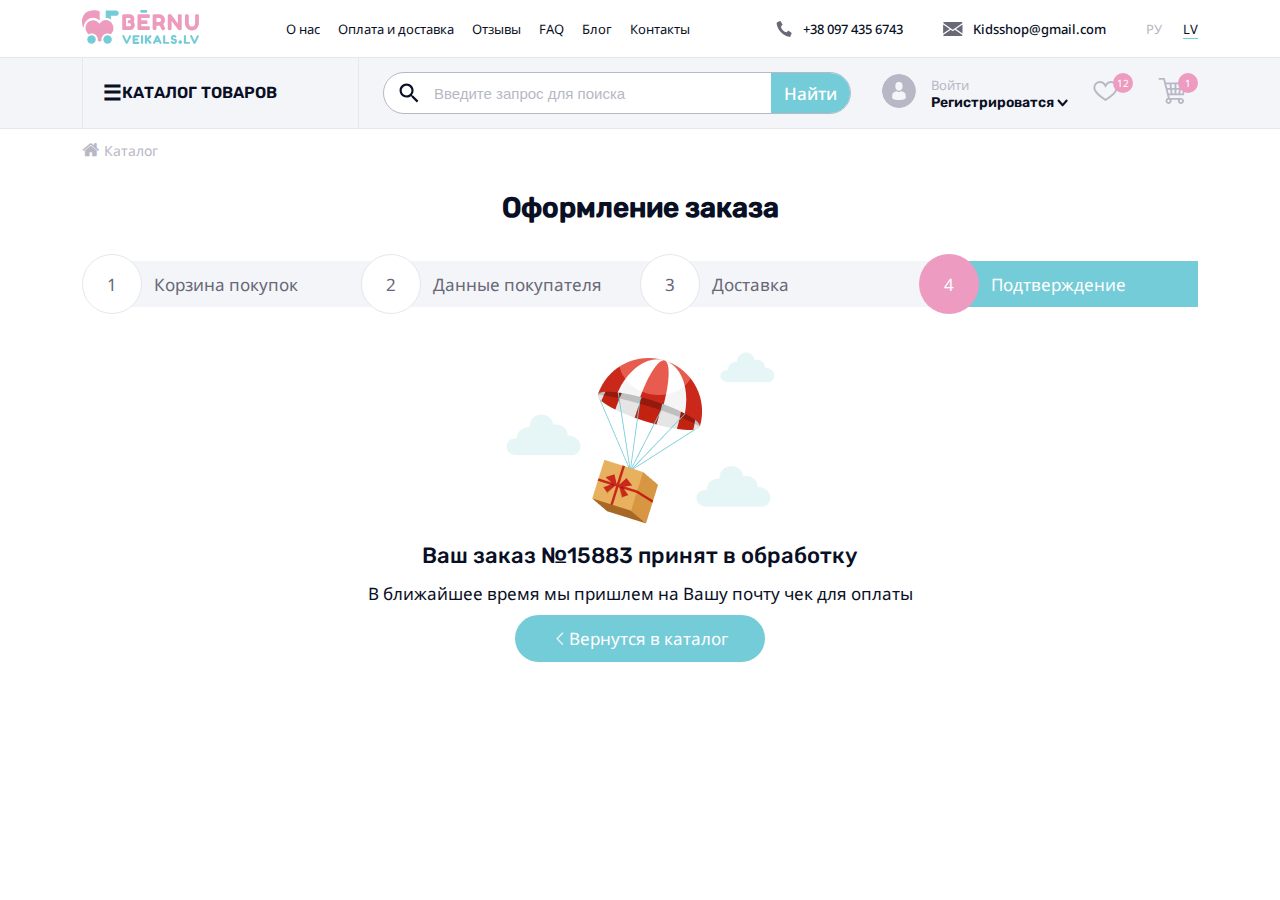
==== commit ea79bc80: "Making an order" ====
--- a/order.html
+++ b/order.html
@@ -240,7 +240,7 @@
                             </p>
                         </div>
                     </button>
-                    <button class="order-page__tab-item tablinks" onclick="tabOrder(event, 'buyer')" id="defaultOpen">
+                    <button class="order-page__tab-item tablinks" onclick="tabOrder(event, 'buyer')">
                         <div class="order-page__tab-item-number">
                             <span>
                                 2
@@ -264,7 +264,7 @@
                             </p>
                         </div>
                     </button>
-                    <button class="order-page__tab-item tablinks" onclick="tabOrder(event, 'confirmation')">
+                    <button class="order-page__tab-item tablinks" onclick="tabOrder(event, 'confirmation')" id="defaultOpen">
                         <div class="order-page__tab-item-number">
                             <span>
                                 4
@@ -348,7 +348,7 @@
                   <div class="order-buyer__list">
                     <div class="order-buyer__item">
                       <sub>* обязательные поля</sub>
-                      <h3>Вы уже зарегестрированны?</h3>
+                      <h2>Вы уже зарегестрированны?</h2>
                       <p>Авторизуйтесь, чтобы автоматически заполнять данные и покупать в 3 раза быстрее</p>
                       <label for="email">
                         <input type="text" name="email" id="email" placeholder="Электронная почта*">
@@ -356,30 +356,125 @@
                       <label for="pass">
                         <input type="password" name="pass" id="pass" placeholder="Пароль*">
                       </label>
-                      <a href="#">
+                      <a href="#" class="order-buyer__item-login">
                         <p> 
                           <span class="icon-user"></span> Авторизоватся
                         </p>
                       </a>
-                      <h3>У Вас еще нет аккаунта?</h3>
+                      <h2>У Вас еще нет аккаунта?</h2>
                       <p>Зарегистрированным пользователям возвращается 0,5% от стоимости покупки</p>
-                      <a href="#">
+                      <a href="#" class="order-buyer__item-reg">
                         <p>Зарегестрироватся</p>
                       </a>
                     </div>
                     <div class="order-buyer__item">
                       <sub>* обязательные поля</sub>
-                      <h3>Купить без регистрации</h3>
+                      <h2>Купить без регистрации</h2>
                       <div class="order-buyer__item-radio">
-                        <label for=""></label>
+                        <label for="order-buyer__item-private">
+                            <input type="radio" name="nonreg" id="order-buyer__item-private" checked>
+                            Частное лицо
+                        </label>
+                        <label for="order-buyer__item-legal">
+                            <input type="radio" name="nonreg" id="order-buyer__item-legal">
+                            Юридическое лицо
+                        </label>
                       </div>
+                      <label for="email">
+                        <input type="text" name="nonreg" id="nonreg-email" placeholder="Электронная почта*">
+                      </label>
+                      <label for="tel">
+                        <input type="tel" name="nonreg" id="nonreg-tel" placeholder="Номер телефона*">
+                      </label>
+                      <label for="name">
+                        <input type="text" name="nonreg" id="nonreg-name" placeholder="Ваше имя*">
+                      </label>
+                      <label for="surname">
+                        <input type="text" name="nonreg" id="nonreg-surname" placeholder="Фамилия*">
+                      </label>
+                      <a href="#" class="but-nonreg">
+                        Продолжить<span class="icon-arr-s-r"></span>
+                      </a>
                     </div>
                   </div>
                 </div>
                 <div class="order-delivery tabcontent" id="delivery">
-                    .ore
+                    <h2>Введите данные для доставки</h2>
+                    <div class="order-delivery__form">
+                        <sub>* обязательные поля</sub>
+                        <h3>Адрес для получения доставки</h3>
+                        <label for="deliv-comm">
+                          <input type="text" name="deliv" id="deliv-city" placeholder="Город / Село / Пагаст / Район*">
+                        </label>
+                        <label for="deliv-comm">
+                          <input type="text" name="deliv" id="deliv-street" placeholder="Улица / Дом / Квартира*">
+                        </label>
+                        <label for="deliv-comm">
+                          <input type="text" name="deliv" id="deliv-index" placeholder="Почтовый индекс*">
+                        </label>
+                        
+                        <h3>Информация для курьера</h3>
+                        <label for="deliv-comm">
+                          <input type="textarea" name="deliv" id="deliv-comm" placeholder="Текст">
+                        </label>
+                        
+                        <h3>Информация о заказе</h3>
+                        <ul>
+                            <hr>
+                            <li>
+                                <p>Товары</p>
+                                <ol>
+                                    <li>100€</li>
+                                    <li>1500€</li>
+                                </ol>
+                            </li>
+                            <hr>
+                            <li>
+                                <p>Доставка</p>
+                                <p>1.99 €</p>
+                            </li>
+                            <hr>
+                            <li>
+                                <p>Сумма скидки</p>
+                                <p>-70 €</p>
+                            </li>
+                            <hr>
+                            <li>
+                                <h3>Общая сумма:</h3>
+                                <span class="order-delivery__form-sum">1 703.99 €</span>
+                            </li>
+                        </ul>
+
+                    </div>
+                    <div class="order-delivery__rules">
+                        <input type="checkbox" name="rules" id="rules">
+                        <label for="rules">Я ознакомился (-лась) и согласен (-на) с правилами покупки и возврата, а также с правилами обработки данных.</label>
+                    </div>
+                    <div class="order-delivery__confirm">
+                        <a href="#">
+                            <span class="icon-arr-l-l"></span>Добавить еще товары
+                        </a>
+                        <a href="#">
+                            <span class="icon-check"></span>Подтвердить заказ
+                        </a>
+                    </div>
+                    <hr>
+                    <div class="order-delivery__alert">
+                        <span>
+                            <p>i</p>
+                        </span>
+                        <p>Документ подтверждающий покупку, который является также гарантийной квитанцией, будет отправлен в электронном виде.</p>
+                    </div>
                 </div>
                 <div class="order-confirmation tabcontent" id="confirmation">
+                    <div class="order-confirmation__wrap">
+                        <img src="img/Parachute.png" alt="Parachute">
+                        <h2>Ваш заказ №15883 принят в обработку</h2>
+                        <p>В ближайшее время мы пришлем на Вашу почту чек для оплаты</p>
+                        <a href="#">
+                            <span class="icon-arr-s-l"></span> Вернутся в каталог
+                        </a>
+                    </div>
                 </div>
             </div>
         </article>
--- a/css/style.css
+++ b/css/style.css
@@ -45,6 +45,7 @@
   font-weight: 400;
   font-style: normal;
   color: #090f24;
+  font-size: 17px;
 }
 header,
 nav,
@@ -61,6 +62,13 @@
     width: 100%;
     height: 100%;
 } */
+h3{
+  font-family: 'NotoSans';
+  font-style: normal;
+  font-weight: 500;
+  font-size: 18px;
+  color: #090F24;
+}
 .wrapper {
   width: 1116px;
   margin: 0 auto;
@@ -511,11 +519,10 @@
 h2{
   font-family: 'Rubik';
   font-style: normal;
-  font-weight: 600;
-  font-size: 28px;
-  text-align: center;
+  font-weight: 500;
+  font-size: 22px;
   color: #090F24;
-  margin-bottom: 30px;
+  line-height: 139.02%;
 }
 .product-card{
   padding: 8px;
@@ -674,8 +681,6 @@
 .product-page__actions {
   flex: 1;
 }
-.product-page__actions-info {
-}
 .product-page__actions-info, .product-page__info-buy {
   border: 1px solid #E4E7EE;
   border-radius: 13px;
@@ -690,14 +695,6 @@
 .product-page__info-del {
   display: flex;
   gap: 10px;
-}
-.product-page__info-id {
-}
-.product-page__actions-avail {
-}
-.icon-check {
-}
-.product-page__info-buy {
 }
 .product-page__info-buy-size{
   display: flex;
@@ -962,8 +959,6 @@
   text-align: left;
   margin: 0;
 }
-.buy-price-delete {
-}
 .order-cart__item .buy-price{
   margin-bottom: 0;
   flex: 1;
@@ -1004,4 +999,208 @@
 
 /* ... */
 
-/* ну, эт, передумал */+/* ну, эт, передумал */
+
+.order-buyer__list{
+  display: flex;
+  gap: 20px;
+}
+.order-buyer__item{
+  flex: 1 1 0;
+  height: max-content;
+  background-color: #F4F5F9;
+  border-radius: 15px;
+  padding: 40px;
+  position: relative;
+  display: flex;
+  flex-direction: column;
+  gap: 15px;
+}
+.order-buyer__item sub{
+  position: absolute;
+  top: 15px;
+  right: 15px;
+  font-style: normal;
+  font-weight: 400;
+  font-size: 12px;
+  text-align: right;
+  color: #B7B8C5;
+}
+.order-buyer__item label{
+}
+.order-buyer__item > label >  input{
+  width: 100%;
+  height: 100%;
+  border-radius: 50px;
+  padding: 10px 20px;
+  border: 1px solid #B7B8C5;
+  font-size: 15px;
+}
+.order-buyer__item a{
+  width: 100%;
+  border-radius: 20px;
+  display: flex;
+  align-items: center;
+  justify-content: center;
+}
+.order-buyer__item-login{
+  background: #74CCD8;
+  border-radius: 51px;
+  font-family: 'NotoSans';
+  font-style: normal;
+  font-weight: 500;
+  font-size: 16px;
+  color: #FFFFFF; 
+  padding: 10px 0;
+}
+.order-buyer__item-reg{
+  padding: 10px 0;
+  border: 1px solid #B7B8C5;
+  border-radius: 47px;
+  color: #686877;
+}
+.order-buyer__item-radio{
+  display: flex;
+}
+.order-buyer__item-radio label{
+  display: flex;
+  gap: 10px;
+  font-family: 'NotoSans';
+  font-style: normal;
+  font-weight: 500;
+  font-size: 16px;
+  color: #686877;
+  align-items: center;
+  margin-right: 20px;
+}
+/* стилизация радио кнопок */
+input[type="radio"]{
+  appearance: none;
+  width: 30px;
+  height: 30px;
+  border: 5px solid #fff;
+  outline: 1px solid #B7B8C5;
+  background-color: #fff;
+  border-radius: 50%;
+}
+input[type="radio"]:checked{
+  background: #74CCD8;
+}
+.but-nonreg{
+  display: flex;
+  justify-content: center;
+  align-items: center;
+  padding: 12px;
+  background: #74CCD8;
+  box-shadow: 0px 2px 4px rgba(51, 196, 223, 0.2);
+  border-radius: 25px;
+  color: white;
+}
+.order-delivery__form{
+  background: #F4F5F9;
+  border-radius: 20px;
+  padding: 40px;
+  position: relative;
+  display: flex;
+  flex-direction: column;
+  gap: 10px;
+  margin: 20px 0;
+}
+.order-delivery__form sub{
+  position: absolute;
+  top: 20px;
+  right: 20px;
+  font-weight: 400;
+  font-size: 12px;
+  color: #828282;
+}
+.order-delivery__form > label input{
+  width: 100%;
+  height: 100%;
+  border-radius: 50px;
+  padding: 10px 20px;
+  border: 1px solid #B7B8C5;
+  font-size: 15px;
+}
+hr{
+  border-top: 1px solid #B7B8C5;
+}
+.order-delivery__form ul li p:first-child{
+  color: #B7B8C5;
+}
+.order-delivery__form ul li p:last-child,.order-delivery__form ul li ol li{
+  font-family: 'NotoSans';
+  font-style: normal;
+  font-weight: 500;
+  font-size: 20px;
+  text-align: right;
+  color: #090F24;
+}
+.order-delivery__form ul li{
+  display: flex;
+  justify-content: space-between;
+  margin: 5px 0; 
+}
+.order-delivery__form > ul > ol > li{
+  text-align: right;
+}
+.order-delivery__form-sum{
+  font-weight: 600;
+  font-size: 30px;  
+  color: #090F24;
+}
+.order-delivery__rules, .order-delivery__confirm{
+  margin-bottom: 30px;
+}
+.order-delivery__confirm{
+  display: flex;
+  align-items: center;
+  gap: 20px;
+}
+.order-delivery__confirm a:last-child{
+  display: flex;
+  justify-content: center;
+  align-items: center;
+  padding: 12px 37px;
+  gap: 10px;
+  background: #74CCD8;
+  border-radius: 25px;
+  color: white;
+}
+.order-delivery__alert{
+  display: flex;
+  gap: 20px;
+  margin-top: 20px;
+}
+.order-delivery__alert span{
+  border-radius: 50%;
+  border: 1px solid #ED9BC1;
+  width: 25px;
+  height: 25px;
+  display: flex;
+  align-items: center;
+  justify-content: center;
+  color: #ED9BC1;
+  padding: 0;
+}
+.order-delivery__alert span p{
+  margin: 0; 
+  padding: 0;
+  line-height: 1em;
+}
+.order-confirmation__wrap{
+  display: flex;
+  flex-direction: column;
+  gap: 10px;
+  align-items: center;
+  justify-content: center;
+}
+.order-confirmation__wrap a{
+  display: flex;
+  justify-content: center;
+  align-items: center;
+  padding: 12px 37px;
+  background: #74CCD8;
+  border-radius: 25px;
+  color: white;
+}